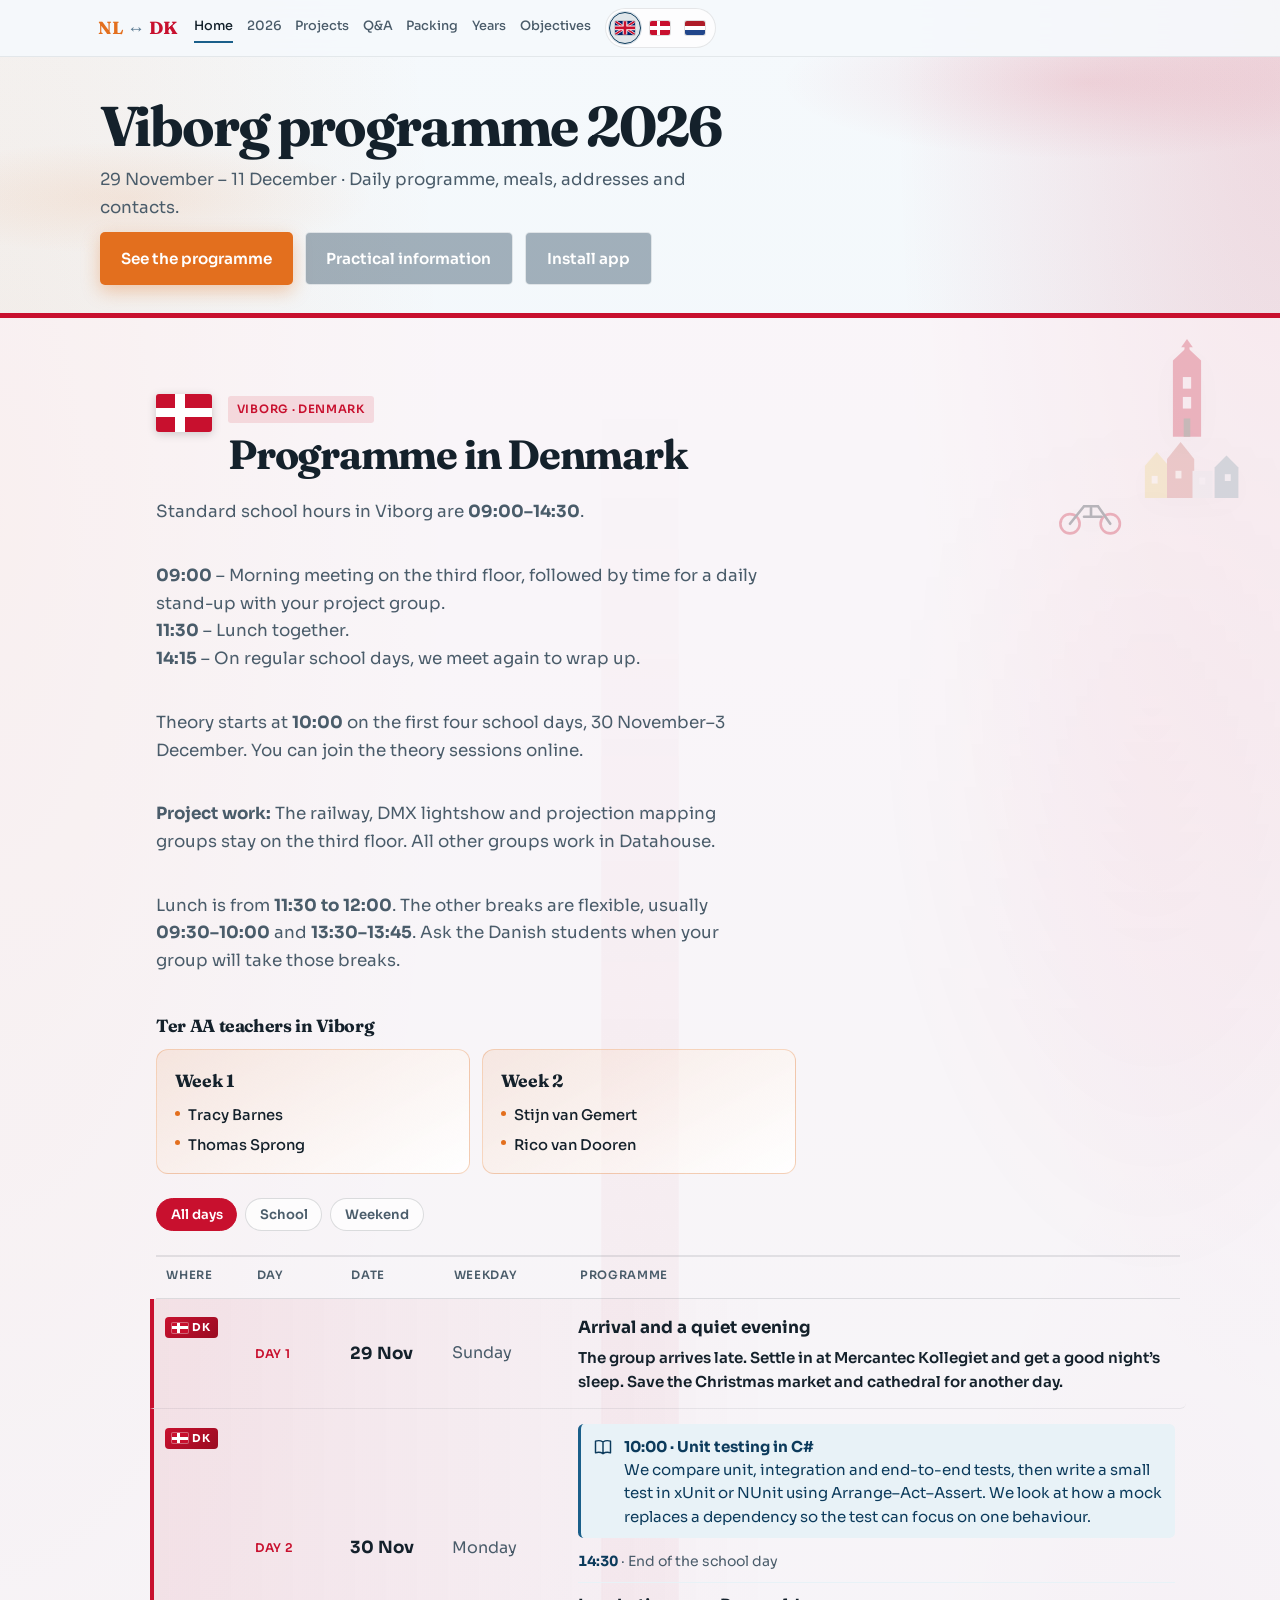
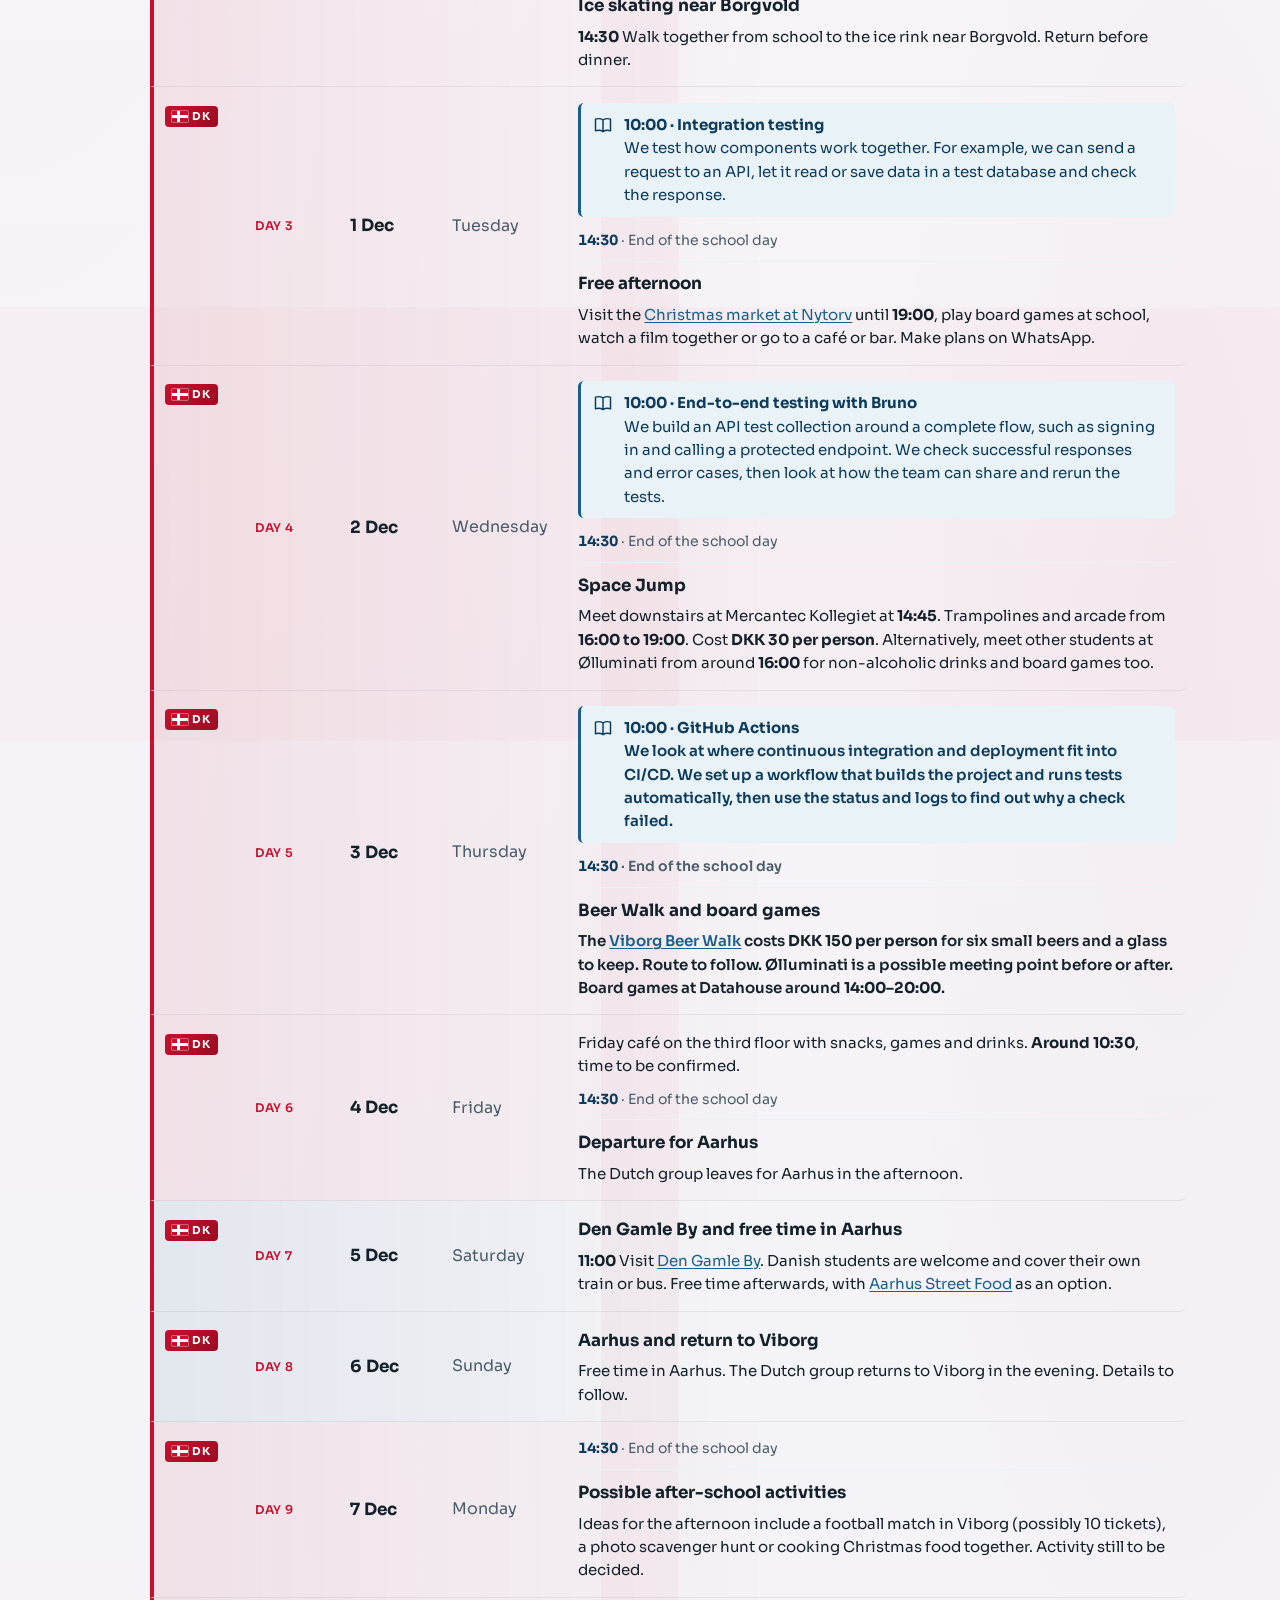
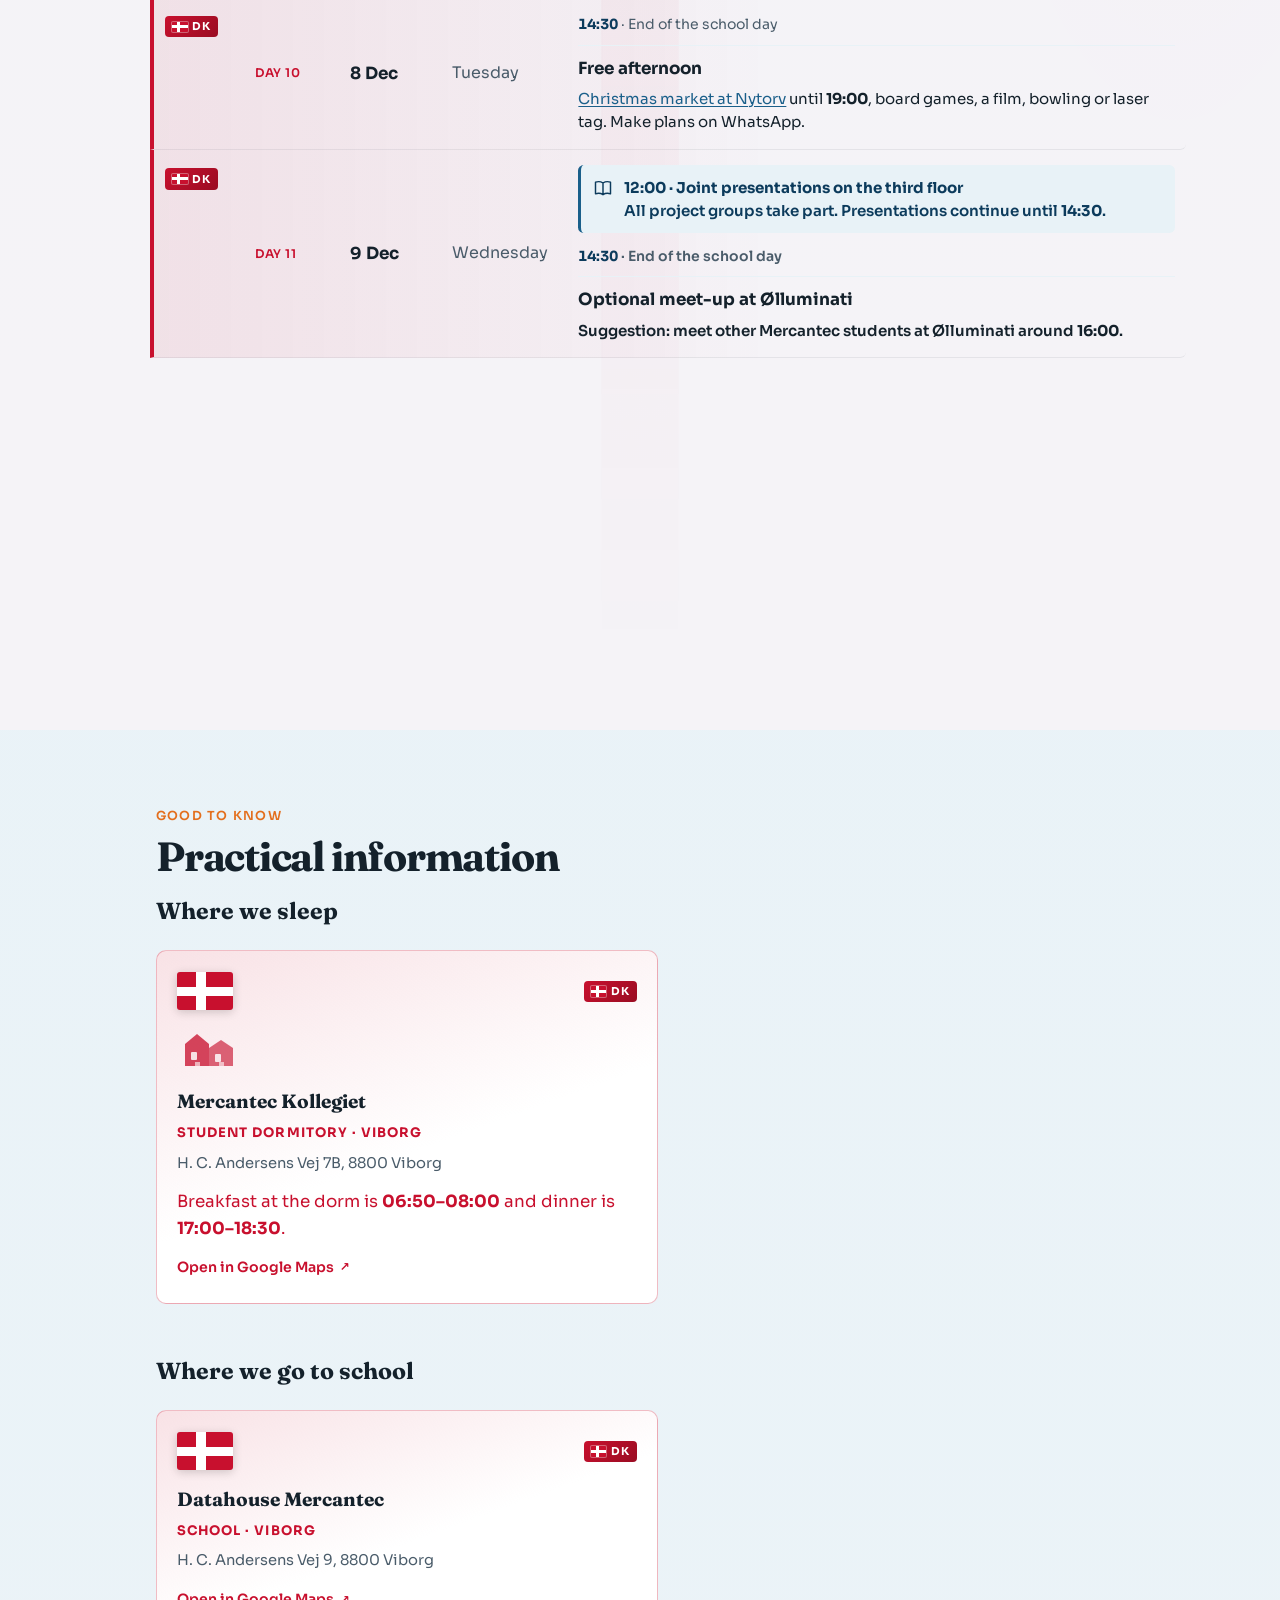
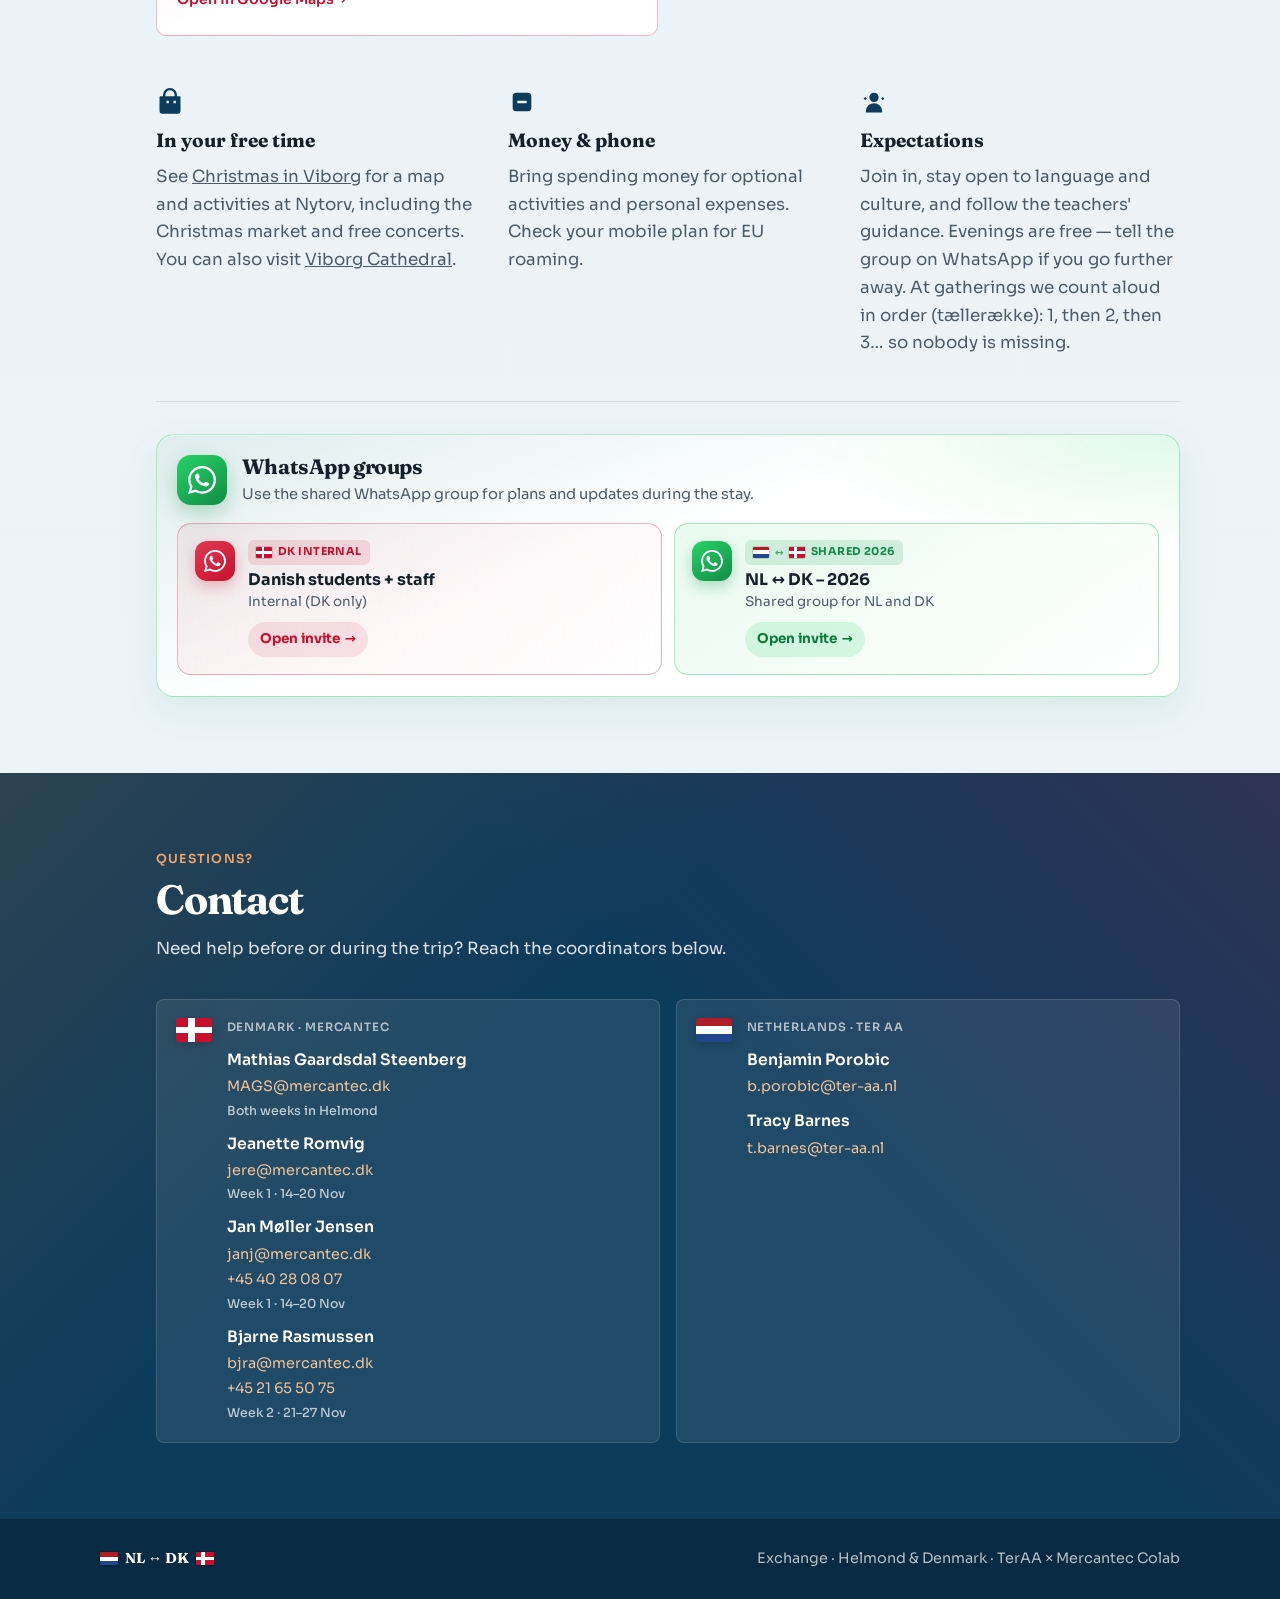
==== index.html @ 576842d3 "Fremhæv undervisningen og flyt fælles fremlæggelser til uge 2" ====
<!DOCTYPE html>
<html lang="en">
<head>
  <meta charset="UTF-8" />
  <meta name="viewport" content="width=device-width, initial-scale=1" />
  <title data-i18n="viborg.title">Viborg programme 2026</title>
  <meta name="description" data-i18n-attr="content:viborg.lead" content="29 November – 11 December · Daily programme, meals, addresses and contacts." />
  <link rel="icon" href="favicon.png" type="image/png" />
  <link rel="icon" href="favicon-32.png" type="image/png" sizes="32x32" />
  <link rel="apple-touch-icon" href="apple-touch-icon.png" />
  <link rel="manifest" href="/manifest.webmanifest" />
  <meta name="theme-color" content="#0c3b5c" />
  <link rel="preconnect" href="https://fonts.googleapis.com" />
  <link rel="preconnect" href="https://fonts.gstatic.com" crossorigin />
  <link href="https://fonts.googleapis.com/css2?family=Fraunces:opsz,wght@9..144,500;9..144,700&family=Sora:wght@400;500;600;700&display=swap" rel="stylesheet" />
  <link rel="stylesheet" href="styles.css?v=20261128c" />
</head>
<body>
  <a class="skip-link" href="#content" data-i18n="shared.skipLink">Skip to content</a>

  <svg width="0" height="0" hidden aria-hidden="true">
    <symbol id="viborg-icon-lesson" viewBox="0 0 24 24">
      <path d="M12 6C9 4 6 4 3 5v14c3-1 6-1 9 1 3-2 6-2 9-1V5c-3-1-6-1-9 1Zm0 0v14" fill="none" stroke="currentColor" stroke-width="1.75" stroke-linecap="round" stroke-linejoin="round"/>
    </symbol>
  </svg>

  <header class="site-header">
    <div class="header-inner">
      <a class="logo" href="#top" data-i18n-attr="aria-label:shared.logo.ariaHome" aria-label="NL DK exchange — home">
        <span class="flag-mark flag-mark-nl" aria-hidden="true"><span></span><span></span><span></span></span>
        <span class="logo-nl">NL</span>
        <span class="logo-arrow" aria-hidden="true">↔</span>
        <span class="logo-dk">DK</span>
        <span class="flag-mark flag-mark-dk" aria-hidden="true"><i></i><i></i></span>
      </a>
      <div class="lang-switch" role="group" aria-label="Language">
        <button type="button" data-set-lang="en" lang="en" title="English" aria-label="English">
          <span class="flag-mark flag-mark-gb" aria-hidden="true"><svg viewBox="0 0 60 40" xmlns="http://www.w3.org/2000/svg"><rect width="60" height="40" fill="#012169"/><path d="M0 0 L60 40 M60 0 L0 40" stroke="#fff" stroke-width="8"/><path d="M0 0 L60 40 M60 0 L0 40" stroke="#C8102E" stroke-width="5"/><path d="M30 0 V40 M0 20 H60" stroke="#fff" stroke-width="14"/><path d="M30 0 V40 M0 20 H60" stroke="#C8102E" stroke-width="8"/></svg></span>
        </button>
        <button type="button" data-set-lang="da" lang="da" title="Dansk" aria-label="Dansk">
          <span class="flag-mark flag-mark-dk" aria-hidden="true"><i></i><i></i></span>
        </button>
        <button type="button" data-set-lang="nl" lang="nl" title="Nederlands" aria-label="Nederlands">
          <span class="flag-mark flag-mark-nl" aria-hidden="true"><span></span><span></span><span></span></span>
        </button>
      </div>
      <nav class="nav" id="main-nav" data-i18n-attr="aria-label:shared.nav.ariaMain" aria-label="Main">
        <a href="index.html" class="is-active" aria-current="page" data-i18n="shared.nav.home">Home</a>
        <a href="2026.html" data-i18n="shared.nav.2026">2026</a>
        <a href="projekter-2026.html" data-i18n="shared.nav.projects">Projects</a>
        <a href="qa.html" data-i18n="shared.nav.qa">Q&amp;A</a>
        <a href="pakkeliste.html" data-i18n="shared.nav.packing">Packing</a>
        <a href="previous-years.html" data-i18n="shared.nav.years">Years</a>
        <a href="learning-objectives.html" data-i18n="shared.nav.objectives">Objectives</a>
      </nav>
      <button class="menu-toggle" type="button" aria-expanded="false" aria-controls="main-nav" data-menu-toggle>
        <span class="menu-bars" aria-hidden="true"></span>
        <span class="visually-hidden" data-i18n="shared.nav.menu">Menu</span>
      </button>
    </div>
  </header>

  <nav class="side-nav" data-i18n-attr="aria-label:shared.sideNav.onThisPage" aria-label="On this page" data-side-nav>
    <a href="#program-dk" class="side-nav-link" data-side-link>
      <span class="side-nav-icon side-nav-flag" aria-hidden="true">
        <span class="flag-mark flag-mark-dk"><i></i><i></i></span>
      </span>
      <span class="side-nav-label" data-i18n="index.sideNav.denmark">Denmark</span>
    </a>
    <a href="#practical" class="side-nav-link" data-side-link>
      <span class="side-nav-icon" aria-hidden="true">
        <svg viewBox="0 0 24 24" fill="none" stroke="currentColor" stroke-width="2" stroke-linecap="round" stroke-linejoin="round"><path d="M12 3l8 4v6c0 5-3.5 8-8 9-4.5-1-8-4-8-9V7l8-4z"/><path d="M9 12l2 2 4-4"/></svg>
      </span>
      <span class="side-nav-label" data-i18n="index.sideNav.practical">Practical</span>
    </a>
    <a href="#contact" class="side-nav-link" data-side-link>
      <span class="side-nav-icon" aria-hidden="true">
        <svg viewBox="0 0 24 24" fill="none" stroke="currentColor" stroke-width="2" stroke-linecap="round" stroke-linejoin="round"><rect x="3" y="5" width="18" height="14" rx="2"/><path d="M3 7l9 7 9-7"/></svg>
      </span>
      <span class="side-nav-label" data-i18n="index.sideNav.contact">Contact</span>
    </a>
  </nav>

  <main id="top">
    <div id="content">
      <header class="y26-hero viborg-hero" aria-labelledby="hero-title">
        <div class="y26-hero-bg" aria-hidden="true"></div>
        <div class="section-inner y26-hero-inner">
          <h1 id="hero-title" data-i18n="viborg.title">Viborg programme 2026</h1>
          <p class="section-lead" data-i18n="viborg.lead">29 November – 11 December · Daily programme, meals, addresses and contacts.</p>
          <div class="hero-cta">
            <a class="btn btn-primary" href="#program-dk" data-i18n="index.hero.cta.programme">See the programme</a>
            <a class="btn btn-ghost" href="#practical" data-i18n="viborg.cta.practical">Practical information</a>
            <button class="btn btn-ghost" type="button" data-pwa-install data-i18n="pwa.install" aria-expanded="false" aria-controls="pwa-instructions" hidden>Install app</button>
          </div>
          <p class="pwa-note" id="pwa-instructions" data-pwa-instructions data-i18n="pwa.instructions" hidden>On iPhone, open the Share menu and choose Add to Home Screen, then Open as Web App. In Chrome or Edge, use Install app in the browser menu.</p>
          <p class="pwa-note" role="status" data-pwa-ready data-i18n="viborg.offline" hidden>The programme is ready offline.</p>
        </div>
      </header>

      <section class="section program-section program-dk" id="program-dk" aria-labelledby="dk-title">
        <div class="section-pattern pattern-dk" aria-hidden="true"></div>
        <div class="program-landmarks program-landmarks-dk" aria-hidden="true">
          <svg class="landmark landmark-tower" viewBox="0 0 70 120" width="58" height="100">
            <path fill="#c8102e" d="M18 120V28l17-16 17 16v92H18z"/>
            <rect x="32" y="8" width="6" height="14" fill="#c8102e"/>
            <polygon points="35,2 28,12 42,12" fill="#c8102e"/>
            <rect x="30" y="48" width="10" height="14" fill="#f7e8ea"/>
            <rect x="30" y="72" width="10" height="14" fill="#f7e8ea"/>
            <rect x="31" y="98" width="8" height="22" fill="#3d2818"/>
          </svg>
          <svg class="landmark landmark-houses-dk" viewBox="0 0 140 80" width="120" height="68">
            <path fill="#e8c84a" d="M4 80V42l14-16 14 16v38H4z"/>
            <path fill="#b83a2e" d="M30 80V34l16-20 16 20v46H30z"/>
            <path fill="#d8e0e6" d="M60 80V48h24v32H60z"/>
            <path fill="#4a7a8a" d="M86 80V44l14-14 14 14v36H86z"/>
            <rect x="12" y="54" width="7" height="9" fill="#fff8e0"/>
            <rect x="40" y="48" width="7" height="9" fill="#f5e6d3"/>
            <rect x="68" y="56" width="7" height="8" fill="#eef4f8"/>
            <rect x="98" y="52" width="7" height="8" fill="#e0eef2"/>
          </svg>
          <svg class="landmark landmark-bike" viewBox="0 0 80 48" width="70" height="42">
            <circle cx="16" cy="34" r="11" fill="none" stroke="#c8102e" stroke-width="3"/>
            <circle cx="62" cy="34" r="11" fill="none" stroke="#c8102e" stroke-width="3"/>
            <path d="M16 34 L32 14 H48 L62 34 M40 14 V26 M32 26 H52" fill="none" stroke="#14212b" stroke-width="3" stroke-linecap="round"/>
          </svg>
        </div>
        <div class="section-inner">
          <div class="program-header">
            <div class="program-title-row">
              <div class="flag flag-dk flag-md" aria-hidden="true"><span class="dk-cross-h"></span><span class="dk-cross-v"></span></div>
              <div>
                <span class="country-tag tag-dk" data-i18n="index.program.dk.countryTag">Viborg · Denmark</span>
                <h2 id="dk-title" data-i18n="index.program.dk.title">Programme in Denmark</h2>
              </div>
            </div>
            <p class="section-lead" data-i18n-html="viborg.school">Standard school hours in Viborg are <strong>09:00–14:30</strong>.</p>
            <p class="section-lead" data-i18n-html="projects.room.routine"><strong>09:00</strong> – Morning meeting on the third floor, followed by time for a daily stand-up with your project group.<br><strong>11:30</strong> – Lunch together.<br><strong>14:15</strong> – On regular school days, we meet again to wrap up.</p>
            <p class="section-lead" data-i18n-html="viborg.theory.online">Theory starts at <strong>10:00</strong> on the first four school days, 30 November–3 December. You can join the theory sessions online.</p>
            <p class="section-lead" data-i18n-html="shared.dk.projectRooms"><strong>Project work:</strong> The railway, DMX lightshow and projection mapping groups stay on the third floor. All other groups work in Datahouse.</p>
            <p class="section-lead" data-i18n-html="shared.dk.schoolBreaks">Lunch is from <strong>11:30 to 12:00</strong>. The other breaks are flexible, usually <strong>09:30–10:00</strong> and <strong>13:30–13:45</strong>. Ask the Danish students when your group will take those breaks.</p>
          </div>

          <h3 class="staff-week-title" id="dk-teachers-title" data-i18n="index.program.dk.staff.title">Ter AA teachers in Viborg</h3>
          <div class="staff-weeks" role="group" aria-labelledby="dk-teachers-title">
            <div class="staff-week">
              <h4 class="staff-week-title" data-i18n="index.program.dk.staff.week1">Week 1</h4>
              <ul class="staff-week-list">
                <li>Tracy Barnes</li>
                <li>Thomas Sprong</li>
              </ul>
            </div>
            <div class="staff-week">
              <h4 class="staff-week-title" data-i18n="index.program.dk.staff.week2">Week 2</h4>
              <ul class="staff-week-list">
                <li>Stijn van Gemert</li>
                <li>Rico van Dooren</li>
              </ul>
            </div>
          </div>

          <div class="filter-chips" role="group" data-i18n-attr="aria-label:shared.schedule.filter.aria" aria-label="Highlight days" data-filter-group="dk">
            <button type="button" class="chip is-active" data-filter="all" data-i18n="shared.schedule.chip.all">All days</button>
            <button type="button" class="chip" data-filter="school" data-i18n="shared.schedule.chip.school">School</button>
            <button type="button" class="chip" data-filter="weekend" data-i18n="shared.schedule.chip.weekend">Weekend</button>
          </div>

          <div class="schedule" role="table" data-i18n-attr="aria-label:index.program.dk.schedule.aria" aria-label="Denmark programme" data-schedule="dk">
            <div class="schedule-head" role="row">
              <span role="columnheader" data-i18n="shared.schedule.col.where">Where</span>
              <span role="columnheader" data-i18n="shared.schedule.col.day">Day</span>
              <span role="columnheader" data-i18n="shared.schedule.col.date">Date</span>
              <span role="columnheader" data-i18n="shared.schedule.col.weekday">Weekday</span>
              <span role="columnheader" data-i18n="shared.schedule.col.programme">Programme</span>
            </div>

            <div class="schedule-row is-dk is-arrive" role="row" data-type="weekend">
              <span class="sch-place" role="cell"><span class="place-badge place-dk"><span class="flag-mark flag-mark-dk" aria-hidden="true"><i></i><i></i></span>DK</span></span>
              <span class="sch-day" role="cell" data-i18n="shared.schedule.day.n" data-i18n-n="1">Day 1</span>
              <span class="sch-date" role="cell"><time datetime="2026-11-29">29 Nov</time></span>
              <span class="sch-weekday" role="cell" data-i18n="shared.weekday.sunday">Sunday</span>
              <div class="sch-what" role="cell">
                <strong data-i18n="viborg.day1.title">Arrival and a quiet evening</strong>
                <p class="viborg-day-detail" data-i18n-html="viborg.day1.body">The group arrives late. Settle in at Mercantec Kollegiet and get a good night’s sleep. Save the Christmas market and cathedral for another day.</p>
              </div>
            </div>
            <div class="schedule-row is-dk" role="row" data-type="school">
              <span class="sch-place" role="cell"><span class="place-badge place-dk"><span class="flag-mark flag-mark-dk" aria-hidden="true"><i></i><i></i></span>DK</span></span>
              <span class="sch-day" role="cell" data-i18n="shared.schedule.day.n" data-i18n-n="2">Day 2</span>
              <span class="sch-date" role="cell"><time datetime="2026-11-30">30 Nov</time></span>
              <span class="sch-weekday" role="cell" data-i18n="shared.weekday.monday">Monday</span>
              <div class="sch-what" role="cell">
                <div class="viborg-lesson">
                  <svg class="viborg-lesson-icon" width="20" height="20" aria-hidden="true"><use href="#viborg-icon-lesson"/></svg>
                  <p data-i18n-html="viborg.day2.theory"><strong>10:00 · Unit testing in C#</strong><br>We compare unit, integration and end-to-end tests, then write a small test in xUnit or NUnit using Arrange–Act–Assert. We look at how a mock replaces a dependency so the test can focus on one behaviour.</p>
                </div>
                <p class="viborg-school-end" data-i18n-html="viborg.school.end"><strong>14:30</strong> · End of the school day</p>
                <strong data-i18n="viborg.day2.title">Ice skating near Borgvold</strong>
                <p class="viborg-day-detail" data-i18n-html="viborg.day2.body"><strong>14:30</strong> Walk together from school to the ice rink near Borgvold. Return before dinner.</p>
              </div>
            </div>
            <div class="schedule-row is-dk" role="row" data-type="school">
              <span class="sch-place" role="cell"><span class="place-badge place-dk"><span class="flag-mark flag-mark-dk" aria-hidden="true"><i></i><i></i></span>DK</span></span>
              <span class="sch-day" role="cell" data-i18n="shared.schedule.day.n" data-i18n-n="3">Day 3</span>
              <span class="sch-date" role="cell"><time datetime="2026-12-01">1 Dec</time></span>
              <span class="sch-weekday" role="cell" data-i18n="shared.weekday.tuesday">Tuesday</span>
              <div class="sch-what" role="cell">
                <div class="viborg-lesson">
                  <svg class="viborg-lesson-icon" width="20" height="20" aria-hidden="true"><use href="#viborg-icon-lesson"/></svg>
                  <p data-i18n-html="viborg.day3.theory"><strong>10:00 · Integration testing</strong><br>We test how components work together. For example, we can send a request to an API, let it read or save data in a test database and check the response.</p>
                </div>
                <p class="viborg-school-end" data-i18n-html="viborg.school.end"><strong>14:30</strong> · End of the school day</p>
                <strong data-i18n="viborg.day3.title">Free afternoon</strong>
                <p class="viborg-day-detail" data-i18n-html="viborg.day3.body">Visit the <a href="https://vierviborg.dk/da/jul-i-viborg">Christmas market at Nytorv</a> until <strong>19:00</strong>, play board games at school, watch a film together or go to a café or bar. Make plans on WhatsApp.</p>
              </div>
            </div>
            <div class="schedule-row is-dk" role="row" data-type="school">
              <span class="sch-place" role="cell"><span class="place-badge place-dk"><span class="flag-mark flag-mark-dk" aria-hidden="true"><i></i><i></i></span>DK</span></span>
              <span class="sch-day" role="cell" data-i18n="shared.schedule.day.n" data-i18n-n="4">Day 4</span>
              <span class="sch-date" role="cell"><time datetime="2026-12-02">2 Dec</time></span>
              <span class="sch-weekday" role="cell" data-i18n="shared.weekday.wednesday">Wednesday</span>
              <div class="sch-what" role="cell">
                <div class="viborg-lesson">
                  <svg class="viborg-lesson-icon" width="20" height="20" aria-hidden="true"><use href="#viborg-icon-lesson"/></svg>
                  <p data-i18n-html="viborg.day4.theory"><strong>10:00 · End-to-end testing with Bruno</strong><br>We build an API test collection around a complete flow, such as signing in and calling a protected endpoint. We check successful responses and error cases, then look at how the team can share and rerun the tests.</p>
                </div>
                <p class="viborg-school-end" data-i18n-html="viborg.school.end"><strong>14:30</strong> · End of the school day</p>
                <strong data-i18n="viborg.day4.title">Space Jump</strong>
                <p class="viborg-day-detail" data-i18n-html="viborg.day4.body">Meet downstairs at Mercantec Kollegiet at <strong>14:45</strong>. Trampolines and arcade from <strong>16:00 to 19:00</strong>. Cost <strong>DKK 30 per person</strong>. Alternatively, meet other students at Ølluminati from around <strong>16:00</strong> for non-alcoholic drinks and board games too.</p>
              </div>
            </div>
            <div class="schedule-row is-dk is-highlight" role="row" data-type="school">
              <span class="sch-place" role="cell"><span class="place-badge place-dk"><span class="flag-mark flag-mark-dk" aria-hidden="true"><i></i><i></i></span>DK</span></span>
              <span class="sch-day" role="cell" data-i18n="shared.schedule.day.n" data-i18n-n="5">Day 5</span>
              <span class="sch-date" role="cell"><time datetime="2026-12-03">3 Dec</time></span>
              <span class="sch-weekday" role="cell" data-i18n="shared.weekday.thursday">Thursday</span>
              <div class="sch-what" role="cell">
                <div class="viborg-lesson">
                  <svg class="viborg-lesson-icon" width="20" height="20" aria-hidden="true"><use href="#viborg-icon-lesson"/></svg>
                  <p data-i18n-html="viborg.day5.theory"><strong>10:00 · GitHub Actions</strong><br>We look at where continuous integration and deployment fit into CI/CD. We set up a workflow that builds the project and runs tests automatically, then use the status and logs to find out why a check failed.</p>
                </div>
                <p class="viborg-school-end" data-i18n-html="viborg.school.end"><strong>14:30</strong> · End of the school day</p>
                <strong data-i18n="viborg.day5.title">Beer Walk and board games</strong>
                <p class="viborg-day-detail" data-i18n-html="viborg.day5.body">The <a href="https://vierviborg.dk/en/attractions/viborg-beer-walk">Viborg Beer Walk</a> costs <strong>DKK 150 per person</strong> for six small beers and a glass to keep. Route to follow. Ølluminati is a possible meeting point before or after. Board games at Datahouse around <strong>14:00–20:00</strong>.</p>
              </div>
            </div>
            <div class="schedule-row is-dk" role="row" data-type="school">
              <span class="sch-place" role="cell"><span class="place-badge place-dk"><span class="flag-mark flag-mark-dk" aria-hidden="true"><i></i><i></i></span>DK</span></span>
              <span class="sch-day" role="cell" data-i18n="shared.schedule.day.n" data-i18n-n="6">Day 6</span>
              <span class="sch-date" role="cell"><time datetime="2026-12-04">4 Dec</time></span>
              <span class="sch-weekday" role="cell" data-i18n="shared.weekday.friday">Friday</span>
              <div class="sch-what" role="cell">
                <p class="viborg-day-detail viborg-daytime-note" data-i18n-html="viborg.day6.cafe">Friday café on the third floor with snacks, games and drinks. <strong>Around 10:30</strong>, time to be confirmed.</p>
                <p class="viborg-school-end" data-i18n-html="viborg.school.end"><strong>14:30</strong> · End of the school day</p>
                <strong data-i18n="viborg.day6.title">Departure for Aarhus</strong>
                <p class="viborg-day-detail" data-i18n-html="viborg.day6.body">The Dutch group leaves for Aarhus in the afternoon.</p>
              </div>
            </div>
            <div class="schedule-row is-dk is-weekend" role="row" data-type="weekend">
              <span class="sch-place" role="cell"><span class="place-badge place-dk"><span class="flag-mark flag-mark-dk" aria-hidden="true"><i></i><i></i></span>DK</span></span>
              <span class="sch-day" role="cell" data-i18n="shared.schedule.day.n" data-i18n-n="7">Day 7</span>
              <span class="sch-date" role="cell"><time datetime="2026-12-05">5 Dec</time></span>
              <span class="sch-weekday" role="cell" data-i18n="shared.weekday.saturday">Saturday</span>
              <div class="sch-what" role="cell">
                <strong data-i18n="viborg.day7.title">Den Gamle By and free time in Aarhus</strong>
                <p class="viborg-day-detail" data-i18n-html="viborg.day7.body"><strong>11:00</strong> Visit <a href="https://www.visitaarhus.com/areas-and-cities/aarhus/culture/the-historical-town-aarhus">Den Gamle By</a>. Danish students are welcome and cover their own train or bus. Free time afterwards, with <a href="https://www.aarhusstreetfood.com/">Aarhus Street Food</a> as an option.</p>
              </div>
            </div>
            <div class="schedule-row is-dk is-weekend" role="row" data-type="weekend">
              <span class="sch-place" role="cell"><span class="place-badge place-dk"><span class="flag-mark flag-mark-dk" aria-hidden="true"><i></i><i></i></span>DK</span></span>
              <span class="sch-day" role="cell" data-i18n="shared.schedule.day.n" data-i18n-n="8">Day 8</span>
              <span class="sch-date" role="cell"><time datetime="2026-12-06">6 Dec</time></span>
              <span class="sch-weekday" role="cell" data-i18n="shared.weekday.sunday">Sunday</span>
              <div class="sch-what" role="cell">
                <strong data-i18n="viborg.day8.title">Aarhus and return to Viborg</strong>
                <p class="viborg-day-detail" data-i18n-html="viborg.day8.body">Free time in Aarhus. The Dutch group returns to Viborg in the evening. Details to follow.</p>
              </div>
            </div>
            <div class="schedule-row is-dk" role="row" data-type="school">
              <span class="sch-place" role="cell"><span class="place-badge place-dk"><span class="flag-mark flag-mark-dk" aria-hidden="true"><i></i><i></i></span>DK</span></span>
              <span class="sch-day" role="cell" data-i18n="shared.schedule.day.n" data-i18n-n="9">Day 9</span>
              <span class="sch-date" role="cell"><time datetime="2026-12-07">7 Dec</time></span>
              <span class="sch-weekday" role="cell" data-i18n="shared.weekday.monday">Monday</span>
              <div class="sch-what" role="cell">
                <p class="viborg-school-end" data-i18n-html="viborg.school.end"><strong>14:30</strong> · End of the school day</p>
                <strong data-i18n="viborg.day9.title">Possible after-school activities</strong>
                <p class="viborg-day-detail" data-i18n-html="viborg.day9.body">Ideas for the afternoon include a football match in Viborg (possibly 10 tickets), a photo scavenger hunt or cooking Christmas food together. Activity still to be decided.</p>
              </div>
            </div>
            <div class="schedule-row is-dk" role="row" data-type="school">
              <span class="sch-place" role="cell"><span class="place-badge place-dk"><span class="flag-mark flag-mark-dk" aria-hidden="true"><i></i><i></i></span>DK</span></span>
              <span class="sch-day" role="cell" data-i18n="shared.schedule.day.n" data-i18n-n="10">Day 10</span>
              <span class="sch-date" role="cell"><time datetime="2026-12-08">8 Dec</time></span>
              <span class="sch-weekday" role="cell" data-i18n="shared.weekday.tuesday">Tuesday</span>
              <div class="sch-what" role="cell">
                <p class="viborg-school-end" data-i18n-html="viborg.school.end"><strong>14:30</strong> · End of the school day</p>
                <strong data-i18n="viborg.day10.title">Free afternoon</strong>
                <p class="viborg-day-detail" data-i18n-html="viborg.day10.body"><a href="https://vierviborg.dk/da/jul-i-viborg">Christmas market at Nytorv</a> until <strong>19:00</strong>, board games, a film, bowling or laser tag. Make plans on WhatsApp.</p>
              </div>
            </div>
            <div class="schedule-row is-dk is-highlight" role="row" data-type="school">
              <span class="sch-place" role="cell"><span class="place-badge place-dk"><span class="flag-mark flag-mark-dk" aria-hidden="true"><i></i><i></i></span>DK</span></span>
              <span class="sch-day" role="cell" data-i18n="shared.schedule.day.n" data-i18n-n="11">Day 11</span>
              <span class="sch-date" role="cell"><time datetime="2026-12-09">9 Dec</time></span>
              <span class="sch-weekday" role="cell" data-i18n="shared.weekday.wednesday">Wednesday</span>
              <div class="sch-what" role="cell">
                <div class="viborg-lesson">
                  <svg class="viborg-lesson-icon" width="20" height="20" aria-hidden="true"><use href="#viborg-icon-lesson"/></svg>
                  <p data-i18n-html="viborg.day11.presentations"><strong>12:00 · Joint presentations on the third floor</strong><br>All project groups take part. Presentations continue until <strong>14:30</strong>.</p>
                </div>
                <p class="viborg-school-end" data-i18n-html="viborg.school.end"><strong>14:30</strong> · End of the school day</p>
                <strong data-i18n="viborg.day11.title">Optional meet-up at Ølluminati</strong>
                <p class="viborg-day-detail" data-i18n-html="viborg.day11.body">Suggestion: meet other Mercantec students at Ølluminati around <strong>16:00</strong>.</p>
              </div>
            </div>
            <div class="schedule-row is-dk is-highlight" role="row" data-type="school">
              <span class="sch-place" role="cell"><span class="place-badge place-dk"><span class="flag-mark flag-mark-dk" aria-hidden="true"><i></i><i></i></span>DK</span></span>
              <span class="sch-day" role="cell" data-i18n="shared.schedule.day.n" data-i18n-n="12">Day 12</span>
              <span class="sch-date" role="cell"><time datetime="2026-12-10">10 Dec</time></span>
              <span class="sch-weekday" role="cell" data-i18n="shared.weekday.thursday">Thursday</span>
              <div class="sch-what" role="cell">
                <div class="viborg-lesson">
                  <svg class="viborg-lesson-icon" width="20" height="20" aria-hidden="true"><use href="#viborg-icon-lesson"/></svg>
                  <p data-i18n-html="viborg.day12.school"><strong>Project presentations during the school day</strong><br>See the <a href="projekter-2026.html">project groups</a>.</p>
                </div>
                <p class="viborg-school-end" data-i18n-html="viborg.school.end"><strong>14:30</strong> · End of the school day</p>
                <strong data-i18n="viborg.day12.title">Jam Night</strong>
                <p class="viborg-day-detail" data-i18n-html="viborg.day12.body"><a href="https://paletten.dk/event/jam-night-26-vol-6/">Jam Night at Paletten</a> starts at <strong>19:00</strong>.</p>
              </div>
            </div>
            <div class="schedule-row is-dk" role="row" data-type="departure">
              <span class="sch-place" role="cell"><span class="place-badge place-dk"><span class="flag-mark flag-mark-dk" aria-hidden="true"><i></i><i></i></span>DK</span></span>
              <span class="sch-day" role="cell" data-i18n="shared.schedule.day.n" data-i18n-n="13">Day 13</span>
              <span class="sch-date" role="cell"><time datetime="2026-12-11">11 Dec</time></span>
              <span class="sch-weekday" role="cell" data-i18n="shared.weekday.friday">Friday</span>
              <div class="sch-what" role="cell">
                <strong data-i18n="viborg.day13.title">Farewell in Viborg</strong>
                <p class="viborg-day-detail" data-i18n-html="viborg.day13.body">The Dutch group heads home. See the <a href="2026.html#transport">travel overview</a> for journey details.</p>
              </div>
            </div>
          </div>
        </div>
      </section>

      <section class="section practical-section" id="practical" aria-labelledby="practical-title">
        <div class="section-inner">
          <p class="eyebrow" data-i18n="index.practical.eyebrow">Good to know</p>
          <h2 id="practical-title" data-i18n="index.practical.title">Practical information</h2>

          <div class="stay-block" aria-labelledby="stay-title">
            <div class="stay-intro">
              <h3 id="stay-title" data-i18n="index.practical.sleep.title">Where we sleep</h3>
            </div>
            <div class="stay-grid">
              <article class="stay-card stay-dk">
                <div class="stay-flag">
                  <div class="flag flag-dk flag-md" aria-hidden="true"><span class="dk-cross-h"></span><span class="dk-cross-v"></span></div>
                  <span class="place-badge place-dk">
                    <span class="flag-mark flag-mark-dk" aria-hidden="true"><i></i><i></i></span>
                    DK
                  </span>
                </div>
                <div class="stay-icon" aria-hidden="true">
                  <svg viewBox="0 0 64 48" width="64" height="48">
                    <path d="M8 40V18l12-10 12 10v22H8z" fill="currentColor" opacity="0.9"/>
                    <path d="M32 40V22l12-8 12 8v18H32z" fill="currentColor" opacity="0.75"/>
                    <rect x="14" y="26" width="6" height="8" rx="1" fill="#fff" opacity="0.85"/>
                    <rect x="38" y="28" width="6" height="8" rx="1" fill="#fff" opacity="0.85"/>
                    <rect x="18" y="36" width="5" height="4" fill="#fff" opacity="0.6"/>
                    <rect x="42" y="36" width="5" height="4" fill="#fff" opacity="0.6"/>
                  </svg>
                </div>
                <h4>Mercantec Kollegiet</h4>
                <p class="stay-type" data-i18n="shared.stayType.dorm">Student dormitory · Viborg</p>
                <p class="stay-address">H. C. Andersens Vej 7B, 8800 Viborg</p>
                <p class="stay-meals" data-i18n-html="viborg.meals">Breakfast at the dorm is <strong>06:50–08:00</strong> and dinner is <strong>17:00–18:30</strong>.</p>
                <a class="map-link" href="https://maps.app.goo.gl/rQypDLh8qF4tXtZXA" target="_blank" rel="noopener noreferrer" data-i18n="shared.map.openGoogleMaps">Open in Google Maps</a>
              </article>
            </div>
          </div>

          <div class="stay-block schools-block" aria-labelledby="schools-title">
            <div class="stay-intro">
              <h3 id="schools-title" data-i18n="index.practical.schools.title">Where we go to school</h3>
            </div>
            <div class="stay-grid">
              <article class="stay-card stay-dk stay-school">
                <div class="stay-flag">
                  <div class="flag flag-dk flag-md" aria-hidden="true"><span class="dk-cross-h"></span><span class="dk-cross-v"></span></div>
                  <span class="place-badge place-dk">
                    <span class="flag-mark flag-mark-dk" aria-hidden="true"><i></i><i></i></span>
                    DK
                  </span>
                </div>
                <h4>Datahouse Mercantec</h4>
                <p class="stay-type" data-i18n="shared.stayType.schoolDk">School · Viborg</p>
                <p class="stay-address">H. C. Andersens Vej 9, 8800 Viborg</p>
                <a class="map-link" href="https://maps.app.goo.gl/RLo7yGLakAiXaxRr7" target="_blank" rel="noopener noreferrer" data-i18n="shared.map.openGoogleMaps">Open in Google Maps</a>
              </article>
            </div>
          </div>

          <div class="practical-grid">
            <div class="practical-item">
              <span class="practical-icon" aria-hidden="true">
                <svg viewBox="0 0 24 24" width="28" height="28"><path fill="currentColor" d="M6 7V6a6 6 0 0112 0v1h2a1 1 0 011 1v12a2 2 0 01-2 2H5a2 2 0 01-2-2V8a1 1 0 011-1h2zm2 0h8V6a4 4 0 00-8 0v1zm1 4v2h2v-2H9zm6 0v2h2v-2h-2z"/></svg>
              </span>
              <h3 data-i18n="viborg.spare.title">In your free time</h3>
              <p data-i18n-html="viborg.spare.body">See <a href="https://vierviborg.dk/da/jul-i-viborg">Christmas in Viborg</a> for a map and activities at Nytorv, including the Christmas market and free concerts. You can also visit <a href="https://www.viborgdomkirke.dk/">Viborg Cathedral</a>.</p>
            </div>
            <div class="practical-item">
              <span class="practical-icon" aria-hidden="true">
                <svg viewBox="0 0 24 24" width="28" height="28"><path fill="currentColor" d="M17 4H7a3 3 0 00-3 3v10a3 3 0 003 3h10a3 3 0 003-3V7a3 3 0 00-3-3zm-1 9H8v-2h8v2z"/></svg>
              </span>
              <h3 data-i18n="index.practical.money.title">Money &amp; phone</h3>
              <p data-i18n="viborg.money">Bring spending money for optional activities and personal expenses. Check your mobile plan for EU roaming.</p>
            </div>
            <div class="practical-item">
              <span class="practical-icon" aria-hidden="true">
                <svg viewBox="0 0 24 24" width="28" height="28"><path fill="currentColor" d="M12 12a4 4 0 100-8 4 4 0 000 8zm-7 8a7 7 0 0114 0v1H5v-1zm14.5-9.5l1.4-1.4-1.4-1.4-1.4 1.4 1.4 1.4zm-15 0L5.9 9.1 4.5 7.7 3.1 9.1l1.4 1.4z"/></svg>
              </span>
              <h3 data-i18n="index.practical.expectations.title">Expectations</h3>
              <p data-i18n="index.practical.expectations.body">Join in, stay open to language and culture, and follow the teachers' guidance. Evenings are free — tell the group on WhatsApp if you go further away. At gatherings we count aloud in order (tællerække): 1, then 2, then 3… so nobody is missing.</p>
            </div>
          </div>

          <div class="wa-block" aria-labelledby="wa-title">
            <div class="wa-panel">
              <div class="wa-panel-head">
                <span class="wa-panel-icon" aria-hidden="true">
                  <svg viewBox="0 0 24 24" width="28" height="28" fill="currentColor"><path d="M17.472 14.382c-.297-.149-1.758-.867-2.03-.967-.273-.099-.471-.148-.67.15-.197.297-.767.966-.94 1.164-.173.199-.347.223-.644.075-.297-.15-1.255-.463-2.39-1.475-.883-.788-1.48-1.761-1.653-2.059-.173-.297-.018-.458.13-.606.134-.133.298-.347.446-.52.149-.174.198-.298.298-.497.099-.198.05-.371-.025-.52-.075-.149-.669-1.612-.916-2.207-.242-.579-.487-.5-.669-.51-.173-.008-.371-.01-.57-.01-.198 0-.52.074-.792.372-.272.297-1.04 1.016-1.04 2.479 0 1.462 1.065 2.875 1.213 3.074.149.198 2.096 3.2 5.077 4.487.709.306 1.262.489 1.694.625.712.227 1.36.195 1.871.118.571-.085 1.758-.719 2.006-1.413.248-.694.248-1.289.173-1.413-.074-.124-.272-.198-.57-.347m-5.421 7.403h-.004a9.87 9.87 0 01-5.031-1.378l-.361-.214-3.741.982.998-3.648-.235-.374a9.86 9.86 0 01-1.51-5.26c.001-5.45 4.436-9.884 9.888-9.884 2.64 0 5.122 1.03 6.988 2.898a9.825 9.825 0 012.893 6.994c-.003 5.45-4.435 9.884-9.885 9.884m8.413-18.297A11.815 11.815 0 0012.05 0C5.495 0 .16 5.335.157 11.892c0 2.096.547 4.142 1.588 5.945L.057 24l6.305-1.654a11.882 11.882 0 005.683 1.448h.005c6.554 0 11.89-5.335 11.893-11.893a11.821 11.821 0 00-3.48-8.413z"/></svg>
                </span>
                <div>

                  <h3 class="wa-panel-title" id="wa-title" data-i18n="shared.wa.title">WhatsApp groups</h3>
                  <p class="wa-panel-lead" data-i18n="viborg.group">Use the shared WhatsApp group for plans and updates during the stay.</p>
                </div>
              </div>
              <div class="wa-groups">
                <a class="wa-card wa-dk" href="https://chat.whatsapp.com/GAnPFL2f2xc3s7g0xnEQ4P" target="_blank" rel="noopener noreferrer">
                  <span class="wa-icon" aria-hidden="true">
                    <svg viewBox="0 0 24 24" width="22" height="22" fill="currentColor"><path d="M17.472 14.382c-.297-.149-1.758-.867-2.03-.967-.273-.099-.471-.148-.67.15-.197.297-.767.966-.94 1.164-.173.199-.347.223-.644.075-.297-.15-1.255-.463-2.39-1.475-.883-.788-1.48-1.761-1.653-2.059-.173-.297-.018-.458.13-.606.134-.133.298-.347.446-.52.149-.174.198-.298.298-.497.099-.198.05-.371-.025-.52-.075-.149-.669-1.612-.916-2.207-.242-.579-.487-.5-.669-.51-.173-.008-.371-.01-.57-.01-.198 0-.52.074-.792.372-.272.297-1.04 1.016-1.04 2.479 0 1.462 1.065 2.875 1.213 3.074.149.198 2.096 3.2 5.077 4.487.709.306 1.262.489 1.694.625.712.227 1.36.195 1.871.118.571-.085 1.758-.719 2.006-1.413.248-.694.248-1.289.173-1.413-.074-.124-.272-.198-.57-.347m-5.421 7.403h-.004a9.87 9.87 0 01-5.031-1.378l-.361-.214-3.741.982.998-3.648-.235-.374a9.86 9.86 0 01-1.51-5.26c.001-5.45 4.436-9.884 9.888-9.884 2.64 0 5.122 1.03 6.988 2.898a9.825 9.825 0 012.893 6.994c-.003 5.45-4.435 9.884-9.885 9.884m8.413-18.297A11.815 11.815 0 0012.05 0C5.495 0 .16 5.335.157 11.892c0 2.096.547 4.142 1.588 5.945L.057 24l6.305-1.654a11.882 11.882 0 005.683 1.448h.005c6.554 0 11.89-5.335 11.893-11.893a11.821 11.821 0 00-3.48-8.413z"/></svg>
                  </span>
                  <span class="wa-body">
                    <span class="wa-badge">
                      <span class="flag-mark flag-mark-dk" aria-hidden="true"><i></i><i></i></span>
                      <span data-i18n="shared.wa.badge.dkInternal">DK internal</span>
                    </span>
                    <strong data-i18n="shared.wa.card.dkTitle">Danish students + staff</strong>
                    <span class="wa-desc" data-i18n="shared.wa.card.dkDesc">Internal (DK only)</span>
                  </span>
                  <span class="wa-join"><span data-i18n="shared.wa.join.openInvite">Open invite</span> <span aria-hidden="true">→</span></span>
                </a>
                <a class="wa-card wa-all" href="https://chat.whatsapp.com/BrpeAFXah7117wUYEoHNgH" target="_blank" rel="noopener noreferrer">
                  <span class="wa-icon" aria-hidden="true">
                    <svg viewBox="0 0 24 24" width="22" height="22" fill="currentColor"><path d="M17.472 14.382c-.297-.149-1.758-.867-2.03-.967-.273-.099-.471-.148-.67.15-.197.297-.767.966-.94 1.164-.173.199-.347.223-.644.075-.297-.15-1.255-.463-2.39-1.475-.883-.788-1.48-1.761-1.653-2.059-.173-.297-.018-.458.13-.606.134-.133.298-.347.446-.52.149-.174.198-.298.298-.497.099-.198.05-.371-.025-.52-.075-.149-.669-1.612-.916-2.207-.242-.579-.487-.5-.669-.51-.173-.008-.371-.01-.57-.01-.198 0-.52.074-.792.372-.272.297-1.04 1.016-1.04 2.479 0 1.462 1.065 2.875 1.213 3.074.149.198 2.096 3.2 5.077 4.487.709.306 1.262.489 1.694.625.712.227 1.36.195 1.871.118.571-.085 1.758-.719 2.006-1.413.248-.694.248-1.289.173-1.413-.074-.124-.272-.198-.57-.347m-5.421 7.403h-.004a9.87 9.87 0 01-5.031-1.378l-.361-.214-3.741.982.998-3.648-.235-.374a9.86 9.86 0 01-1.51-5.26c.001-5.45 4.436-9.884 9.888-9.884 2.64 0 5.122 1.03 6.988 2.898a9.825 9.825 0 012.893 6.994c-.003 5.45-4.435 9.884-9.885 9.884m8.413-18.297A11.815 11.815 0 0012.05 0C5.495 0 .16 5.335.157 11.892c0 2.096.547 4.142 1.588 5.945L.057 24l6.305-1.654a11.882 11.882 0 005.683 1.448h.005c6.554 0 11.89-5.335 11.893-11.893a11.821 11.821 0 00-3.48-8.413z"/></svg>
                  </span>
                  <span class="wa-body">
                    <span class="wa-badge">
                      <span class="flag-mark flag-mark-nl" aria-hidden="true"><span></span><span></span><span></span></span>
                      <span class="wa-badge-swap" aria-hidden="true">↔</span>
                      <span class="flag-mark flag-mark-dk" aria-hidden="true"><i></i><i></i></span>
                      <span data-i18n="shared.wa.badge.shared2026">Shared 2026</span>
                    </span>
                    <strong data-i18n="shared.wa.card.allTitle">NL ↔️ DK – 2026</strong>
                    <span class="wa-desc" data-i18n="shared.wa.card.allDesc">Shared group for NL and DK</span>
                  </span>
                  <span class="wa-join"><span data-i18n="shared.wa.join.openInvite">Open invite</span> <span aria-hidden="true">→</span></span>
                </a>
              </div>
            </div>
          </div>
        </div>
      </section>

      <section class="section contact-section" id="contact" aria-labelledby="contact-title">
        <div class="section-inner contact-inner">
          <p class="eyebrow" data-i18n="index.contact.eyebrow">Questions?</p>
          <h2 id="contact-title" data-i18n="index.contact.title">Contact</h2>
          <p class="section-lead" data-i18n="index.contact.lead">Need help before or during the trip? Reach the coordinators below.</p>
          <div class="contact-rows">
            <div class="contact-card">
              <div class="flag flag-dk flag-sm" aria-hidden="true"><span class="dk-cross-h"></span><span class="dk-cross-v"></span></div>
              <div class="contact-people">
                <span class="contact-label" data-i18n="shared.contact.label.dk">Denmark · Mercantec</span>
                <ul class="contact-list">
                  <li>
                    <strong>Mathias Gaardsdal Steenberg</strong>
                    <a href="mailto:MAGS@mercantec.dk">MAGS@mercantec.dk</a>
                    <span class="contact-meta" data-i18n="shared.contact.weekBothHelmond">Both weeks in Helmond</span>
                  </li>
                  <li>
                    <strong>Jeanette Romvig</strong>
                    <a href="mailto:jere@mercantec.dk">jere@mercantec.dk</a>
                    <span class="contact-meta" data-i18n="shared.contact.week1">Week 1 · 14–20 Nov</span>
                  </li>
                  <li>
                    <strong>Jan Møller Jensen</strong>
                    <a href="mailto:janj@mercantec.dk">janj@mercantec.dk</a>
                    <a href="tel:+4540280807">+45 40 28 08 07</a>
                    <span class="contact-meta" data-i18n="shared.contact.week1">Week 1 · 14–20 Nov</span>
                  </li>
                  <li>
                    <strong>Bjarne Rasmussen</strong>
                    <a href="mailto:bjra@mercantec.dk">bjra@mercantec.dk</a>
                    <a href="tel:+4521655075">+45 21 65 50 75</a>
                    <span class="contact-meta" data-i18n="shared.contact.week2">Week 2 · 21–27 Nov</span>
                  </li>
                </ul>
              </div>
            </div>
            <div class="contact-card">
              <div class="flag flag-nl flag-sm" aria-hidden="true"><span></span><span></span><span></span></div>
              <div class="contact-people">
                <span class="contact-label" data-i18n="shared.contact.label.nl">Netherlands · Ter AA</span>
                <ul class="contact-list">
                  <li>
                    <strong>Benjamin Porobic</strong>
                    <a href="mailto:b.porobic@ter-aa.nl">b.porobic@ter-aa.nl</a>
                  </li>
                  <li>
                    <strong>Tracy Barnes</strong>
                    <a href="mailto:t.barnes@ter-aa.nl">t.barnes@ter-aa.nl</a>
                  </li>
                </ul>
              </div>
            </div>
          </div>
        </div>
      </section>
    </div>
  </main>

  <footer class="site-footer">
    <div class="footer-inner">
      <p class="footer-brand">
        <span class="flag-mark flag-mark-nl" aria-hidden="true"><span></span><span></span><span></span></span>
        NL ↔ DK
        <span class="flag-mark flag-mark-dk" aria-hidden="true"><i></i><i></i></span>
      </p>
      <p data-i18n="shared.footer.line">Exchange · Helmond &amp; Denmark · TerAA × Mercantec Colab</p>
    </div>
  </footer>

  <script src="i18n.js?v=20261128c"></script>
  <script src="/pwa.js?v=20261114b" defer></script>
  <script src="script.js?v=20261128a"></script>
</body>
</html>
---- styles.css ----
:root {
  --dk-red: #c8102e;
  --nl-orange: #e36f1e;
  --nl-red: #ae1c28;
  --nl-blue: #21468b;
  --sea: #0c3b5c;
  --sea-mid: #1a5f8a;
  --foam: #e8f2f7;
  --ink: #14212b;
  --muted: #4a5c6a;
  --white: #ffffff;
  --bus: #2c3d4f;
  --header-h: 3.5rem;
  --font-display: "Fraunces", Georgia, serif;
  --font-body: "Sora", system-ui, sans-serif;
  --ease: cubic-bezier(0.22, 1, 0.36, 1);
  --max: 1120px;
}

/* Protected travel documents */
.travel-tickets-link {
  margin: 0 0 2rem;
}

.travel-tickets-link p {
  margin: 0.6rem 0 0;
  color: var(--muted);
  font-size: 0.9rem;
}

.tickets-hero {
  padding: 4rem 0 2rem;
}

.tickets-hero h1 {
  margin: 0.4rem 0 1rem;
  font-family: var(--font-display);
  font-size: clamp(2.25rem, 6vw, 4rem);
  line-height: 1.12;
}

.page-tickets [hidden],
.return-seats [hidden] {
  display: none !important;
}

.tickets-access {
  max-width: 38rem;
  margin: 0 auto;
  padding: clamp(1.25rem, 4vw, 2rem);
  background: var(--white);
  border: 1px solid rgba(20, 33, 43, 0.12);
  border-radius: 1rem;
  box-shadow: 0 14px 35px rgba(20, 33, 43, 0.06);
}

.tickets-access h2 {
  margin-top: 0;
  font-family: var(--font-display);
}

.tickets-form {
  display: grid;
  gap: 0.85rem;
  margin-top: 1.3rem;
}

.tickets-field {
  display: grid;
  gap: 0.4rem;
  font-weight: 600;
}

.tickets-field input {
  width: 100%;
  min-height: 3.25rem;
  padding: 0.75rem 0.9rem;
  color: var(--ink);
  background: var(--white);
  border: 1px solid #8799a6;
  border-radius: 0.5rem;
  font: inherit;
}

.tickets-field input:focus-visible,
.page-tickets button:focus-visible,
.page-tickets a:focus-visible {
  outline: 3px solid var(--sea-mid);
  outline-offset: 3px;
}

.tickets-form .btn {
  justify-self: start;
}

.tickets-form button:disabled {
  opacity: 0.65;
  cursor: wait;
}

.tickets-status {
  max-width: 48rem;
  margin: 1rem auto;
  padding: 0.8rem 1rem;
  color: var(--ink);
  background: var(--white);
  border-left: 4px solid var(--nl-orange);
  border-radius: 0.35rem;
}

.tickets-status:empty {
  display: none;
}

.tickets-toolbar {
  display: flex;
  align-items: center;
  justify-content: space-between;
  flex-wrap: wrap;
  gap: 1rem;
  margin-bottom: 1.5rem;
}

.tickets-toolbar h2,
.tickets-section h2 {
  font-family: var(--font-display);
}

.tickets-section + .tickets-section {
  margin-top: 2.5rem;
}

.tickets-grid {
  display: grid;
  gap: 1rem;
}

.ticket-card {
  display: flex;
  flex-direction: column;
  gap: 0.85rem;
  padding: 1.4rem;
  background: var(--white);
  border: 1px solid rgba(20, 33, 43, 0.12);
  border-radius: 0.9rem;
  box-shadow: 0 7px 22px rgba(20, 33, 43, 0.04);
}

.ticket-meta {
  display: flex;
  align-items: center;
  flex-wrap: wrap;
  gap: 0.6rem;
  color: var(--muted);
  font-size: 0.8rem;
}

.ticket-kind {
  padding: 0.2rem 0.55rem;
  border-radius: 1rem;
  background: var(--foam);
  color: var(--sea);
  font-weight: 600;
}

.ticket-title {
  margin: 0;
  font-size: 1.1rem;
  line-height: 1.45;
}

.ticket-description {
  margin: 0;
  color: var(--muted);
  font-size: 0.9rem;
}

.tickets-download {
  align-self: start;
  flex-shrink: 0;
}

.ticket-total {
  color: var(--ink);
  font-size: 1.05rem;
}

.ticket-documents {
  display: grid;
  gap: 0;
  padding: 0;
  margin: 0.25rem 0 0;
  list-style: none;
}

.ticket-document {
  display: flex;
  align-items: start;
  gap: 1.25rem;
  padding: 1.1rem 0;
  border-top: 1px solid rgba(20, 33, 43, 0.12);
}

.ticket-document-copy {
  flex: 1;
  min-width: 0;
}

.ticket-document-title {
  margin: 0 0 0.3rem;
  font-size: 0.95rem;
  line-height: 1.5;
}

.ticket-document-description {
  margin: 0;
  color: var(--muted);
  font-size: 0.85rem;
}

.y26-stat.y26-stat-cyber strong {
  color: #6b37a8;
}

.y26-tag.y26-tag-cyber {
  background: #efe6fc;
  color: #542581;
}

@media (max-width: 560px) {
  .ticket-document {
    flex-direction: column;
    gap: 0.75rem;
  }
}

.tickets-empty {
  color: var(--muted);
}

*,
*::before,
*::after {
  box-sizing: border-box;
}

html {
  scroll-behavior: smooth;
}

body {
  margin: 0;
  font-family: var(--font-body);
  font-size: 1.05rem;
  line-height: 1.65;
  color: var(--ink);
  background:
    radial-gradient(ellipse 55% 40% at 100% 0%, rgba(200, 16, 46, 0.14), transparent 55%),
    radial-gradient(ellipse 45% 35% at 92% 35%, rgba(200, 16, 46, 0.06), transparent 50%),
    radial-gradient(ellipse 70% 45% at 0% 8%, rgba(227, 111, 30, 0.09), transparent 50%),
    linear-gradient(180deg, #f5f9fc 0%, var(--foam) 45%, #edf4f8 100%);
  min-height: 100vh;
}

img,
svg {
  display: block;
  max-width: 100%;
}

a {
  color: inherit;
}

.visually-hidden {
  position: absolute;
  width: 1px;
  height: 1px;
  padding: 0;
  margin: -1px;
  overflow: hidden;
  clip: rect(0, 0, 0, 0);
  border: 0;
}

.skip-link {
  position: absolute;
  left: 1rem;
  top: -100px;
  background: var(--ink);
  color: var(--white);
  padding: 0.6rem 1rem;
  z-index: 100;
  border-radius: 4px;
}

.skip-link:focus {
  top: 1rem;
}

/* —— Flags —— */
.flag {
  position: relative;
  overflow: hidden;
  border-radius: 3px;
  box-shadow: 0 2px 10px rgba(0, 0, 0, 0.18);
  flex-shrink: 0;
}

.flag-nl {
  display: flex;
  flex-direction: column;
}

.flag-nl span {
  flex: 1;
}

.flag-nl span:nth-child(1) {
  background: var(--nl-red);
}

.flag-nl span:nth-child(2) {
  background: #fff;
}

.flag-nl span:nth-child(3) {
  background: var(--nl-blue);
}

.flag-dk {
  background: var(--dk-red);
}

.flag-dk .dk-cross-h {
  position: absolute;
  top: 0;
  bottom: 0;
  left: 34%;
  width: 18%;
  background: #fff;
}

.flag-dk .dk-cross-v {
  position: absolute;
  left: 0;
  right: 0;
  top: 38%;
  height: 24%;
  background: #fff;
}

.flag-sm {
  width: 36px;
  height: 24px;
}

.flag-md {
  width: 56px;
  height: 38px;
}

.flag-lg {
  width: 72px;
  height: 48px;
}

.flag-mark {
  display: inline-flex;
  width: 1.15rem;
  height: 0.78rem;
  border-radius: 1px;
  overflow: hidden;
  box-shadow: 0 0 0 1px rgba(0, 0, 0, 0.12);
  flex-shrink: 0;
  vertical-align: middle;
}

.flag-mark-nl {
  flex-direction: column;
}

.flag-mark-nl span {
  flex: 1;
}

.flag-mark-nl span:nth-child(1) {
  background: var(--nl-red);
}

.flag-mark-nl span:nth-child(2) {
  background: #fff;
}

.flag-mark-nl span:nth-child(3) {
  background: var(--nl-blue);
}

.flag-mark-dk {
  position: relative;
  background: var(--dk-red);
}

.flag-mark-dk i:first-child {
  position: absolute;
  top: 0;
  bottom: 0;
  left: 32%;
  width: 18%;
  background: #fff;
}

.flag-mark-dk i:last-child {
  position: absolute;
  left: 0;
  right: 0;
  top: 36%;
  height: 28%;
  background: #fff;
}

.flag-mark-gb {
  background: #012169;
  position: relative;
}

.flag-mark-gb svg {
  width: 100%;
  height: 100%;
  display: block;
}

/* —— Header —— */
.site-header {
  position: sticky;
  top: 0;
  z-index: 50;
  min-height: var(--header-h);
  background: rgba(245, 249, 252, 0.9);
  backdrop-filter: blur(14px);
  border-bottom: 1px solid rgba(20, 33, 43, 0.08);
}

.header-inner {
  max-width: var(--max);
  margin: 0 auto;
  padding: 0.45rem 1.15rem;
  min-height: var(--header-h);
  display: flex;
  align-items: center;
  justify-content: flex-start;
  gap: 0.55rem;
  flex-wrap: wrap;
}

.logo {
  display: inline-flex;
  align-items: center;
  gap: 0.28rem;
  text-decoration: none;
  font-family: var(--font-display);
  font-weight: 700;
  font-size: 1.1rem;
  letter-spacing: -0.02em;
  flex-shrink: 0;
}

.logo .flag-mark {
  display: none;
}

.logo-nl {
  color: var(--nl-orange);
}

.logo-dk {
  color: var(--dk-red);
}

.logo-arrow {
  color: var(--sea);
  opacity: 0.65;
  font-weight: 500;
}

.nav {
  display: none;
  align-items: center;
  flex-wrap: wrap;
  justify-content: flex-end;
  gap: 0.15rem 0.85rem;
}

.nav a {
  display: inline-flex;
  align-items: center;
  text-decoration: none;
  font-size: 0.8rem;
  font-weight: 500;
  color: var(--muted);
  padding: 0.2rem 0;
  border-bottom: 2px solid transparent;
  transition: color 0.2s var(--ease), border-color 0.2s;
  white-space: nowrap;
}

.nav a:hover,
.nav a:focus-visible,
.nav a.is-active {
  color: var(--ink);
  border-bottom-color: var(--sea-mid);
}

.nav-flag {
  display: none;
}

.lang-switch {
  display: inline-flex;
  align-items: center;
  gap: 0.2rem;
  flex-shrink: 0;
  margin-left: auto;
  padding: 0.2rem;
  background: rgba(255, 255, 255, 0.75);
  border: 1.5px solid rgba(20, 33, 43, 0.1);
  border-radius: 999px;
}

.header-inner .lang-switch {
  order: 2;
}

.header-inner .menu-toggle {
  order: 3;
}

@media (min-width: 860px) {
  .header-inner .nav {
    order: 1;
    margin-left: 0.5rem;
  }

  .header-inner .lang-switch {
    order: 2;
    margin-left: 0.35rem;
  }
}

.lang-switch button {
  appearance: none;
  border: 1.5px solid transparent;
  background: transparent;
  cursor: pointer;
  display: inline-flex;
  align-items: center;
  justify-content: center;
  width: 2rem;
  height: 2rem;
  padding: 0;
  border-radius: 999px;
  line-height: 1;
  transition: background 0.2s var(--ease), border-color 0.2s var(--ease), transform 0.15s var(--ease);
}

.lang-switch button .flag-mark {
  width: 1.25rem;
  height: 0.85rem;
  border-radius: 2px;
}

.lang-switch button:hover,
.lang-switch button:focus-visible {
  background: rgba(12, 59, 92, 0.08);
  transform: translateY(-1px);
}

.lang-switch button.is-active {
  background: rgba(12, 59, 92, 0.12);
  border-color: var(--sea);
  box-shadow: 0 0 0 1px rgba(12, 59, 92, 0.15);
}

.menu-toggle {
  display: flex;
  align-items: center;
  justify-content: center;
  width: 2.5rem;
  height: 2.5rem;
  border: 1.5px solid rgba(20, 33, 43, 0.18);
  background: var(--white);
  border-radius: 6px;
  cursor: pointer;
}

.menu-bars,
.menu-bars::before,
.menu-bars::after {
  display: block;
  width: 1.1rem;
  height: 2px;
  background: var(--ink);
  position: relative;
  transition: transform 0.25s var(--ease);
}

.menu-bars::before,
.menu-bars::after {
  content: "";
  position: absolute;
  left: 0;
}

.menu-bars::before {
  top: -5px;
}

.menu-bars::after {
  top: 5px;
}

body.nav-open .menu-bars {
  background: transparent;
}

body.nav-open .menu-bars::before {
  top: 0;
  transform: rotate(45deg);
}

body.nav-open .menu-bars::after {
  top: 0;
  transform: rotate(-45deg);
}

@media (max-width: 859px) {
  body.nav-open .nav {
    display: flex;
    flex-direction: column;
    align-items: stretch;
    position: absolute;
    top: 100%;
    left: 0;
    right: 0;
    background: rgba(245, 249, 252, 0.98);
    backdrop-filter: blur(12px);
    padding: 0.75rem 1.25rem 1.25rem;
    border-bottom: 1px solid rgba(20, 33, 43, 0.1);
    gap: 0.25rem;
    box-shadow: 0 12px 30px rgba(20, 33, 43, 0.08);
  }

  body.nav-open .nav a {
    padding: 0.75rem 0.25rem;
    border-bottom: 1px solid rgba(20, 33, 43, 0.06);
  }
}

@media (min-width: 860px) {
  .menu-toggle {
    display: none;
  }

  .nav {
    display: flex;
  }
}

[id="overview"],
[id="program-nl"],
[id="program-dk"],
[id="practical"],
[id="contact"],
[id="staff"],
[id="students"],
[id="year-2024"],
[id="year-2023"],
[id="lo-purpose"],
[id="lo-activities"],
[id="lo-outcomes"],
[id^="cat-"] {
  scroll-margin-top: calc(var(--header-h) + 0.75rem);
}

@media (max-width: 859px) {
  body:has(.side-nav) {
    padding-bottom: 4.5rem;
  }
}

/* —— Floating side nav (page sections) —— */
.side-nav {
  position: fixed;
  z-index: 40;
  display: flex;
  flex-direction: column;
  gap: 0.35rem;
  padding: 0.45rem;
  background: rgba(245, 249, 252, 0.92);
  backdrop-filter: blur(14px);
  border: 1.5px solid rgba(20, 33, 43, 0.1);
  border-radius: 18px;
  box-shadow: 0 10px 36px rgba(12, 59, 92, 0.12);
  transition: opacity 0.28s var(--ease), visibility 0.28s var(--ease), transform 0.28s var(--ease);
}

.side-nav.is-hero-hidden {
  opacity: 0;
  visibility: hidden;
  pointer-events: none;
}

@media (max-width: 859px) {
  .side-nav {
    left: 50%;
    bottom: max(0.85rem, env(safe-area-inset-bottom));
    transform: translateX(-50%);
    flex-direction: row;
    max-width: calc(100vw - 1.5rem);
    overflow-x: auto;
    -webkit-overflow-scrolling: touch;
    scrollbar-width: none;
  }

  .side-nav.is-hero-hidden {
    transform: translateX(-50%) translateY(0.75rem);
  }

  .side-nav::-webkit-scrollbar {
    display: none;
  }

  .side-nav-label {
    position: absolute;
    width: 1px;
    height: 1px;
    padding: 0;
    margin: -1px;
    overflow: hidden;
    clip: rect(0, 0, 0, 0);
    border: 0;
  }
}

@media (min-width: 860px) {
  .side-nav {
    top: 50%;
    left: 0.2rem;
    right: auto;
    transform: translateY(-50%);
    /* Icon rail by default — labels expand only when there is outer margin */
    width: 3rem;
    overflow: hidden;
  }

  .side-nav.is-hero-hidden {
    transform: translateY(-50%) translateX(-0.35rem);
  }

  /* Keep schedule/content clear of the left rail */
  body:has(.side-nav) .section > .section-inner,
  body:has(.side-nav) .y26-section > .section-inner,
  body:has(.side-nav) .years-section > .section-inner,
  body:has(.side-nav) .lo-section > .section-inner,
  body:has(.side-nav) .pack-section > .section-inner,
  body:has(.side-nav) .qa-section > .section-inner {
    padding-left: max(1.25rem, 4.75rem);
  }
}

@media (min-width: 1400px) {
  .side-nav {
    left: max(0.35rem, calc((100vw - var(--max)) / 2 - 11rem));
    width: auto;
    overflow: visible;
  }

  body:has(.side-nav) .section > .section-inner,
  body:has(.side-nav) .y26-section > .section-inner,
  body:has(.side-nav) .years-section > .section-inner,
  body:has(.side-nav) .lo-section > .section-inner,
  body:has(.side-nav) .pack-section > .section-inner,
  body:has(.side-nav) .qa-section > .section-inner {
    padding-left: 1.25rem;
  }
}

.side-nav-link {
  position: relative;
  display: flex;
  align-items: center;
  gap: 0.55rem;
  padding: 0.45rem 0.55rem;
  border-radius: 12px;
  text-decoration: none;
  color: var(--muted);
  transition: background 0.2s var(--ease), color 0.2s var(--ease), transform 0.2s var(--ease);
}

.side-nav-link:hover,
.side-nav-link:focus-visible {
  color: var(--sea);
  background: rgba(12, 59, 92, 0.07);
}

.side-nav-link.is-active {
  color: var(--sea);
  background: rgba(12, 59, 92, 0.12);
}

.side-nav-link.is-active .side-nav-label {
  color: var(--sea);
  font-weight: 700;
}

.side-nav-link[href="#program-nl"]:hover,
.side-nav-link[href="#program-nl"]:focus-visible,
.side-nav-link[href="#program-nl"].is-active {
  color: var(--nl-orange);
  background: rgba(227, 111, 30, 0.12);
}

.side-nav-link[href="#program-nl"].is-active .side-nav-label {
  color: var(--nl-orange);
}

.side-nav-link[href="#program-dk"]:hover,
.side-nav-link[href="#program-dk"]:focus-visible,
.side-nav-link[href="#program-dk"].is-active {
  color: var(--dk-red);
  background: rgba(200, 16, 46, 0.1);
}

.side-nav-link[href="#program-dk"].is-active .side-nav-label {
  color: var(--dk-red);
}

.side-nav-icon {
  display: inline-flex;
  align-items: center;
  justify-content: center;
  width: 1.7rem;
  height: 1.7rem;
  flex-shrink: 0;
  border-radius: 9px;
  background: rgba(255, 255, 255, 0.9);
  border: 1px solid rgba(20, 33, 43, 0.08);
  color: var(--sea);
}

.side-nav-link.is-active .side-nav-icon {
  background: var(--sea);
  border-color: transparent;
  color: var(--white);
}

.side-nav-link[href="#program-nl"].is-active .side-nav-icon:not(.side-nav-flag) {
  background: var(--nl-orange);
}

.side-nav-link[href="#program-dk"].is-active .side-nav-icon:not(.side-nav-flag) {
  background: var(--dk-red);
}

.side-nav-icon svg {
  width: 1rem;
  height: 1rem;
}

.side-nav-flag {
  background: transparent;
  border: none;
}

.side-nav-flag .flag-mark {
  width: 1.15rem;
  height: 0.78rem;
  border-radius: 2px;
  overflow: hidden;
  box-shadow: 0 0 0 1px rgba(20, 33, 43, 0.12);
}

.side-nav-link.is-active .side-nav-flag {
  background: transparent;
}

.side-nav-label {
  font-size: 0.78rem;
  font-weight: 600;
  letter-spacing: 0.01em;
  white-space: nowrap;
  max-width: 0;
  opacity: 0;
  overflow: hidden;
  transition: max-width 0.25s var(--ease), opacity 0.2s var(--ease), margin 0.2s;
  margin-right: 0;
}

@media (min-width: 1400px) {
  .side-nav:hover .side-nav-label,
  .side-nav:focus-within .side-nav-label,
  .side-nav-link.is-active .side-nav-label {
    max-width: 8rem;
    opacity: 1;
    margin-right: 0.15rem;
  }
}

/* —— Hero —— */
.hero {
  position: relative;
  min-height: calc(100svh - var(--header-h));
  display: grid;
  grid-template-rows: 1fr auto;
  overflow: hidden;
}

.hero-visual {
  position: absolute;
  inset: 0;
  z-index: 0;
}

.hero-sky {
  position: absolute;
  inset: 0 0 28% 0;
  background:
    linear-gradient(180deg, #6eb0dc 0%, #a8d0ea 35%, #d6ebf6 70%, #c5e0ef 100%);
}

.hero-sky::before {
  content: "";
  position: absolute;
  inset: 0;
  background:
    linear-gradient(90deg, rgba(227, 111, 30, 0.1) 0%, transparent 36%),
    linear-gradient(270deg, rgba(200, 16, 46, 0.22) 0%, rgba(200, 16, 46, 0.08) 28%, transparent 52%),
    linear-gradient(180deg, transparent 60%, rgba(200, 16, 46, 0.06) 100%);
}

.hero-clouds {
  position: absolute;
  inset: 0 0 35% 0;
  background:
    radial-gradient(ellipse 120px 40px at 18% 22%, rgba(255, 255, 255, 0.7), transparent),
    radial-gradient(ellipse 160px 48px at 55% 16%, rgba(255, 255, 255, 0.55), transparent),
    radial-gradient(ellipse 100px 36px at 82% 28%, rgba(255, 255, 255, 0.6), transparent);
  animation: drift 20s ease-in-out infinite alternate;
  pointer-events: none;
}

.shore-land {
  position: absolute;
  bottom: 26%;
  height: 14%;
  z-index: 1;
}

.shore-land-nl {
  left: 0;
  width: 46%;
  background: linear-gradient(180deg, #5a9a4a 0%, #3d7a3a 40%, #2f5f32 100%);
  border-radius: 0 40% 0 0 / 0 60% 0 0;
  box-shadow: inset -20px 0 30px rgba(0, 0, 0, 0.08);
}

.shore-land-dk {
  right: 0;
  width: 50%;
  background: linear-gradient(180deg, #6a9a5a 0%, #4a7a45 45%, #355f38 100%);
  border-radius: 40% 0 0 0 / 60% 0 0 0;
  box-shadow:
    inset 20px 0 30px rgba(0, 0, 0, 0.08),
    inset 0 0 0 1px rgba(200, 16, 46, 0.12);
}

.hero-scene {
  position: absolute;
  bottom: 28%;
  z-index: 2;
  pointer-events: none;
}

.hero-scene-nl {
  left: 2%;
  width: min(48vw, 420px);
  height: min(42vw, 280px);
}

.hero-scene-dk {
  right: 1%;
  width: min(52vw, 460px);
  height: min(44vw, 300px);
}

.flag-pole {
  position: absolute;
  z-index: 5;
}

.flag-pole .pole {
  display: block;
  width: 4px;
  height: 110px;
  background: linear-gradient(90deg, #c8b89a, #8a7a5c);
  margin-left: 2px;
  border-radius: 2px;
}

.flag-hero {
  width: 72px;
  height: 48px;
  margin-bottom: 0;
  animation: flag-wave 3s ease-in-out infinite;
  transform-origin: left center;
  box-shadow: 2px 4px 12px rgba(0, 0, 0, 0.25);
}

.flag-pole-nl {
  left: 8%;
  bottom: 8%;
}

.flag-pole-dk {
  right: 6%;
  bottom: 6%;
}

.flag-pole-dk-small {
  right: 28%;
  bottom: 2%;
  z-index: 4;
}

.flag-pole-dk-small .pole {
  height: 70px;
  width: 3px;
}

.flag-hero-sm {
  width: 44px;
  height: 30px;
  margin-bottom: 0;
  animation: flag-wave 2.6s ease-in-out infinite 0.4s;
  transform-origin: left center;
  box-shadow: 2px 3px 10px rgba(0, 0, 0, 0.22);
}

.tulip-bed {
  position: absolute;
  left: 4%;
  bottom: 2%;
  display: flex;
  align-items: flex-end;
  gap: 0.45rem;
  z-index: 4;
}

.tulip {
  width: 14px;
  height: 36px;
  border-radius: 50% 50% 40% 40%;
  background: var(--nl-orange);
  position: relative;
  animation: tulip-sway 3.2s ease-in-out infinite;
}

.tulip::after {
  content: "";
  position: absolute;
  left: 50%;
  bottom: -18px;
  width: 3px;
  height: 18px;
  background: #2f6b3c;
  transform: translateX(-50%);
}

.tulip.t2 {
  height: 44px;
  background: var(--nl-red);
  animation-delay: 0.2s;
}

.tulip.t3 {
  height: 32px;
  background: #f0a020;
  animation-delay: 0.45s;
}

.tulip.t4 {
  height: 40px;
  background: var(--nl-orange);
  animation-delay: 0.1s;
}

.tulip.t5 {
  height: 28px;
  background: var(--nl-red);
  animation-delay: 0.6s;
}

.tulip.t6 {
  height: 38px;
  background: #f4b942;
  animation-delay: 0.35s;
}

.windmill {
  position: absolute;
  left: 28%;
  bottom: 0;
  width: clamp(72px, 14vw, 120px);
  height: auto;
  filter: drop-shadow(0 4px 8px rgba(0, 0, 0, 0.2));
  z-index: 3;
}

.mill-blades {
  transform-origin: 60px 58px;
  animation: spin-slow 10s linear infinite;
}

.canal-houses {
  position: absolute;
  left: 48%;
  bottom: 0;
  width: clamp(120px, 22vw, 220px);
  height: auto;
  filter: drop-shadow(0 4px 10px rgba(0, 0, 0, 0.18));
  z-index: 2;
}

.dk-skyline {
  position: absolute;
  right: 2%;
  bottom: 0;
  width: clamp(160px, 32vw, 320px);
  height: auto;
  filter: drop-shadow(0 4px 10px rgba(0, 0, 0, 0.18));
  z-index: 2;
}

.dk-bike {
  position: absolute;
  right: 48%;
  bottom: 4%;
  width: clamp(48px, 9vw, 80px);
  height: auto;
  z-index: 4;
  opacity: 0.95;
}

.dk-bike-2 {
  right: 62%;
  bottom: 2%;
  width: clamp(36px, 7vw, 56px);
  opacity: 0.85;
}

.mermaid {
  position: absolute;
  right: 36%;
  bottom: -8%;
  width: clamp(50px, 10vw, 90px);
  height: auto;
  z-index: 3;
  opacity: 0.92;
  filter: drop-shadow(0 2px 6px rgba(0, 0, 0, 0.2));
}

.hero-sea {
  position: absolute;
  left: 0;
  right: 0;
  bottom: 0;
  height: 34%;
  background: linear-gradient(180deg, #3a8bb8 0%, var(--sea-mid) 35%, var(--sea) 70%, #082a42 100%);
  z-index: 3;
  overflow: hidden;
}

.waves {
  position: absolute;
  left: 0;
  right: 0;
  top: -48px;
  height: 90px;
  pointer-events: none;
}

.wave-layer {
  position: absolute;
  left: 0;
  bottom: 0;
  width: 200%;
  height: 100%;
  will-change: transform;
}

.wave-back {
  color: #7eb8d6;
  opacity: 0.55;
  height: 100%;
  animation: wave-drift 22s linear infinite;
}

.wave-mid {
  color: #4a9ec4;
  opacity: 0.75;
  height: 88%;
  bottom: -4px;
  animation: wave-drift 16s linear infinite reverse;
}

.wave-front {
  color: #2a7aad;
  opacity: 0.95;
  height: 72%;
  bottom: -8px;
  animation: wave-drift 11s linear infinite;
}

.hero-bus-track {
  position: absolute;
  left: 8%;
  right: 8%;
  top: 28%;
  height: 3px;
  background: linear-gradient(90deg, transparent, rgba(255, 255, 255, 0.35), transparent);
  z-index: 4;
}

.hero-bus {
  position: absolute;
  top: -22px;
  left: 0;
  animation: bus-cross 18s linear infinite;
  filter: drop-shadow(0 6px 10px rgba(0, 0, 0, 0.35));
}

.hero-copy {
  position: relative;
  z-index: 5;
  align-self: end;
  max-width: var(--max);
  width: 100%;
  margin: 0 auto;
  padding: 2rem 1.25rem 2.75rem;
  color: var(--white);
  animation: rise 0.9s var(--ease) both;
}

.brand {
  margin: 0 0 0.45rem;
  font-family: var(--font-display);
  font-size: clamp(1.75rem, 5vw, 2.75rem);
  font-weight: 700;
  letter-spacing: -0.03em;
  line-height: 1.1;
  text-shadow: 0 2px 20px rgba(0, 0, 0, 0.35);
}

.hero h1 {
  margin: 0 0 0.7rem;
  font-family: var(--font-display);
  font-size: clamp(1.25rem, 3vw, 1.75rem);
  font-weight: 500;
  letter-spacing: -0.02em;
  opacity: 0.95;
  text-shadow: 0 2px 12px rgba(0, 0, 0, 0.3);
}

.hero-lead {
  margin: 0 0 1.4rem;
  max-width: 34rem;
  font-size: 1rem;
  line-height: 1.55;
  opacity: 0.92;
  text-shadow: 0 1px 8px rgba(0, 0, 0, 0.25);
}

.hero-cta {
  display: flex;
  flex-wrap: wrap;
  gap: 0.75rem;
}

[data-pwa-install][hidden] {
  display: none;
}

.pwa-note {
  max-width: 34rem;
  margin: 0.75rem 0 0;
  font-size: 0.9rem;
}

.btn {
  display: inline-flex;
  align-items: center;
  justify-content: center;
  padding: 0.8rem 1.3rem;
  font-family: var(--font-body);
  font-size: 0.95rem;
  font-weight: 600;
  text-decoration: none;
  border-radius: 5px;
  transition: transform 0.2s var(--ease), background 0.2s, color 0.2s, box-shadow 0.2s;
}

.btn:hover {
  transform: translateY(-2px);
}

.btn-primary {
  background: var(--nl-orange);
  color: var(--white);
  box-shadow: 0 6px 18px rgba(227, 111, 30, 0.35);
}

.btn-primary:hover {
  background: #d46312;
}

.btn-ghost {
  background: rgba(8, 42, 66, 0.35);
  color: var(--white);
  border: 1.5px solid rgba(255, 255, 255, 0.65);
}

.btn-ghost:hover {
  background: rgba(255, 255, 255, 0.14);
  border-color: var(--white);
}

@media (max-width: 700px) {
  .hero-scene-nl,
  .hero-scene-dk {
    opacity: 0.95;
  }

  .canal-houses,
  .dk-skyline {
    width: clamp(100px, 34vw, 160px);
  }

  .windmill {
    width: clamp(56px, 16vw, 80px);
  }

  .flag-hero {
    width: 48px;
    height: 32px;
  }

  .flag-hero-sm {
    width: 32px;
    height: 22px;
  }

  .flag-pole .pole {
    height: 72px;
  }

  .flag-pole-dk-small .pole {
    height: 48px;
  }

  .mermaid {
    width: clamp(40px, 12vw, 60px);
  }

  .shore-land-nl {
    width: 42%;
  }

  .shore-land-dk {
    width: 48%;
  }
}

/* —— Sections —— */
.section {
  padding: 4.75rem 0;
  position: relative;
}

.section-inner {
  max-width: var(--max);
  margin: 0 auto;
  padding: 0 1.25rem;
  position: relative;
  z-index: 1;
}

.eyebrow {
  margin: 0 0 0.4rem;
  font-size: 0.78rem;
  font-weight: 600;
  letter-spacing: 0.1em;
  text-transform: uppercase;
  color: var(--nl-orange);
}

.program-dk .eyebrow {
  color: var(--dk-red);
}

.section h2 {
  margin: 0 0 0.75rem;
  font-family: var(--font-display);
  font-size: clamp(1.85rem, 4vw, 2.55rem);
  font-weight: 700;
  letter-spacing: -0.03em;
  line-height: 1.15;
  color: var(--ink);
}

.section-lead {
  margin: 0 0 2.25rem;
  max-width: 38rem;
  color: var(--muted);
  font-size: 1.05rem;
}

/* —— Journey overview —— */
.journey {
  display: grid;
  gap: 1rem;
}

@media (min-width: 900px) {
  .journey {
    grid-template-columns: 1fr auto 1fr;
    align-items: stretch;
    gap: 0.75rem;
  }
}

.journey-leg {
  display: grid;
  grid-template-columns: auto 1fr;
  gap: 1rem;
  padding: 1.35rem 1.25rem;
  text-decoration: none;
  border-radius: 8px;
  position: relative;
  overflow: hidden;
  transition: transform 0.25s var(--ease), box-shadow 0.25s;
}

.journey-leg:hover {
  transform: translateY(-3px);
  box-shadow: 0 14px 36px rgba(20, 33, 43, 0.1);
}

.journey-nl {
  background: linear-gradient(145deg, rgba(227, 111, 30, 0.12), rgba(255, 255, 255, 0.7));
  border: 1.5px solid rgba(227, 111, 30, 0.28);
}

.journey-dk {
  background: linear-gradient(145deg, rgba(200, 16, 46, 0.1), rgba(255, 255, 255, 0.7));
  border: 1.5px solid rgba(200, 16, 46, 0.25);
}

.journey-meta {
  display: block;
  font-size: 0.75rem;
  font-weight: 600;
  letter-spacing: 0.06em;
  text-transform: uppercase;
  color: var(--muted);
  margin-bottom: 0.35rem;
}

.journey-body strong {
  display: block;
  font-family: var(--font-display);
  font-size: 1.35rem;
  font-weight: 700;
  margin-bottom: 0.4rem;
}

.journey-body p {
  margin: 0 0 0.85rem;
  color: var(--muted);
  font-size: 0.95rem;
}

.journey-cta {
  font-size: 0.88rem;
  font-weight: 600;
  color: var(--sea);
}

.journey-nl .journey-cta {
  color: #b45812;
}

.journey-dk .journey-cta {
  color: var(--dk-red);
}

.journey-deco {
  position: absolute;
  right: 0.75rem;
  bottom: 0.5rem;
  display: flex;
  align-items: flex-end;
  gap: 0.35rem;
  opacity: 0.38;
  color: var(--ink);
  pointer-events: none;
}

.journey-connector {
  display: flex;
  align-items: center;
  justify-content: center;
  min-height: 2rem;
}

.connector-bus {
  display: inline-flex;
  align-items: center;
  justify-content: center;
  gap: 0.25rem;
  width: auto;
  min-width: 3.4rem;
  height: 2.75rem;
  padding: 0 0.55rem;
  border-radius: 999px;
  background: var(--bus);
  color: var(--white);
  animation: bus-nudge 2.2s ease-in-out infinite;
}

@media (min-width: 900px) {
  .connector-bus {
    transform: rotate(0deg);
  }

  .journey-connector {
    flex-direction: column;
  }
}

.legend {
  display: flex;
  flex-wrap: wrap;
  gap: 1rem 1.75rem;
  margin-top: 2.25rem;
  padding-top: 1.5rem;
  border-top: 1px solid rgba(20, 33, 43, 0.1);
}

.legend-item {
  display: inline-flex;
  align-items: center;
  gap: 0.55rem;
  font-size: 0.9rem;
  color: var(--muted);
}

.place-badge {
  display: inline-flex;
  align-items: center;
  justify-content: center;
  gap: 0.3rem;
  min-width: 3.1rem;
  padding: 0.32rem 0.48rem;
  font-size: 0.68rem;
  font-weight: 700;
  letter-spacing: 0.05em;
  line-height: 1;
  border-radius: 4px;
  color: var(--white);
}

.place-badge .flag-mark {
  width: 0.95rem;
  height: 0.65rem;
  box-shadow: 0 0 0 1px rgba(255, 255, 255, 0.35);
}

.place-bus {
  background: var(--bus);
  animation: bus-nudge 2.4s ease-in-out infinite;
}

.place-nl {
  background: linear-gradient(135deg, #e36f1e 0%, #c44f0a 100%);
}

.place-dk {
  background: linear-gradient(135deg, #c8102e 0%, #9a0c22 100%);
}

/* —— Programme sections —— */
.program-section {
  position: relative;
  overflow: hidden;
}

.program-nl {
  background: rgba(255, 248, 240, 0.65);
  border-top: 5px solid var(--nl-orange);
}

.program-dk {
  background: rgba(255, 245, 247, 0.55);
  border-top: 5px solid var(--dk-red);
}

.section-pattern {
  position: absolute;
  inset: 0;
  pointer-events: none;
  opacity: 0.45;
}

.pattern-nl {
  background:
    radial-gradient(circle at 8% 20%, rgba(227, 111, 30, 0.12) 0 2.5%, transparent 3%),
    radial-gradient(circle at 12% 28%, rgba(174, 28, 40, 0.1) 0 1.8%, transparent 2.2%),
    radial-gradient(circle at 92% 70%, rgba(33, 70, 139, 0.08) 0 3%, transparent 3.5%);
}

.pattern-dk {
  background:
    linear-gradient(90deg, transparent 47%, rgba(200, 16, 46, 0.07) 47%, rgba(200, 16, 46, 0.07) 53%, transparent 53%),
    linear-gradient(0deg, transparent 44%, rgba(200, 16, 46, 0.055) 44%, rgba(200, 16, 46, 0.055) 56%, transparent 56%),
    radial-gradient(ellipse 40% 30% at 90% 10%, rgba(200, 16, 46, 0.1), transparent 60%);
  mask-image: linear-gradient(180deg, transparent, #000 20%, #000 80%, transparent);
}

.program-title-row {
  display: flex;
  align-items: flex-start;
  gap: 1rem;
  margin-bottom: 0.5rem;
}

.country-tag {
  display: inline-block;
  font-size: 0.72rem;
  font-weight: 600;
  letter-spacing: 0.06em;
  text-transform: uppercase;
  padding: 0.25rem 0.55rem;
  margin-bottom: 0.55rem;
  border-radius: 3px;
}

.tag-nl {
  background: rgba(227, 111, 30, 0.16);
  color: #b45812;
}

.tag-dk {
  background: rgba(200, 16, 46, 0.12);
  color: var(--dk-red);
}

/* Filter chips */
.filter-chips {
  display: flex;
  flex-wrap: wrap;
  gap: 0.5rem;
  margin-bottom: 1.5rem;
}

.chip {
  border: 1.5px solid rgba(20, 33, 43, 0.15);
  background: rgba(255, 255, 255, 0.7);
  color: var(--muted);
  font-family: var(--font-body);
  font-size: 0.82rem;
  font-weight: 600;
  padding: 0.45rem 0.85rem;
  border-radius: 999px;
  cursor: pointer;
  transition: background 0.2s, color 0.2s, border-color 0.2s, transform 0.15s;
}

.chip:hover {
  border-color: var(--sea);
  color: var(--ink);
}

.chip.is-active {
  background: var(--ink);
  border-color: var(--ink);
  color: var(--white);
}

.program-nl .chip.is-active {
  background: var(--nl-orange);
  border-color: var(--nl-orange);
}

.program-dk .chip.is-active {
  background: var(--dk-red);
  border-color: var(--dk-red);
}

.chip:active {
  transform: scale(0.97);
}

/* Schedule */
.schedule {
  display: flex;
  flex-direction: column;
  border-top: 2px solid rgba(20, 33, 43, 0.1);
}

.schedule-head {
  display: none;
}

.schedule-row {
  display: grid;
  grid-template-columns: 4rem 4rem 1fr;
  gap: 0.2rem 0.55rem;
  padding: 0.95rem 0.65rem;
  margin: 0 -0.35rem;
  border-bottom: 1px solid rgba(20, 33, 43, 0.07);
  border-left: 4px solid transparent;
  border-radius: 0 6px 6px 0;
  opacity: 0;
  transform: translateY(10px);
  transition:
    opacity 0.45s var(--ease),
    transform 0.45s var(--ease),
    background 0.2s,
    filter 0.25s,
    opacity 0.25s;
}

.schedule-row.is-visible {
  opacity: 1;
  transform: none;
}

.schedule-row.is-dimmed {
  opacity: 0.22;
  filter: grayscale(0.4);
}

.schedule-row.is-visible.is-dimmed {
  opacity: 0.22;
}

.sch-place {
  grid-row: 1 / 3;
  align-self: start;
  padding-top: 0.05rem;
}

.sch-day {
  font-size: 0.75rem;
  font-weight: 600;
  letter-spacing: 0.04em;
  text-transform: uppercase;
  color: var(--muted);
  padding-top: 0.2rem;
}

.sch-date {
  font-weight: 700;
  color: var(--ink);
}

.sch-weekday {
  grid-column: 3;
  font-size: 0.9rem;
  color: var(--muted);
}

.sch-what {
  grid-column: 2 / 4;
  color: var(--ink);
  margin-top: 0.2rem;
  display: flex;
  flex-wrap: wrap;
  align-items: center;
  gap: 0.4rem 0.55rem;
}

.type-pill {
  display: inline-flex;
  align-items: center;
  font-size: 0.68rem;
  font-weight: 700;
  letter-spacing: 0.04em;
  text-transform: uppercase;
  padding: 0.22rem 0.45rem;
  border-radius: 3px;
  background: rgba(20, 33, 43, 0.08);
  color: var(--muted);
}

.type-bus {
  background: rgba(44, 61, 79, 0.15);
  color: var(--bus);
}

.type-school {
  background: rgba(26, 95, 138, 0.12);
  color: var(--sea);
}

.type-weekend {
  background: rgba(61, 122, 74, 0.14);
  color: #2f6b3c;
}

.type-arrive {
  background: rgba(227, 111, 30, 0.15);
  color: #b45812;
}

.program-dk .type-arrive {
  background: rgba(200, 16, 46, 0.12);
  color: var(--dk-red);
}

.schedule-row.is-nl {
  border-left-color: var(--nl-orange);
  background: linear-gradient(90deg, rgba(227, 111, 30, 0.08), transparent 60%);
}

.schedule-row.is-nl .sch-day {
  color: #b45812;
}

.schedule-row.is-dk {
  border-left-color: var(--dk-red);
  background: linear-gradient(90deg, rgba(200, 16, 46, 0.08), transparent 60%);
}

.schedule-row.is-dk .sch-day {
  color: var(--dk-red);
}

.schedule-row.is-bus {
  border-left-color: var(--bus);
  background:
    repeating-linear-gradient(
      -45deg,
      rgba(44, 61, 79, 0.05),
      rgba(44, 61, 79, 0.05) 6px,
      rgba(44, 61, 79, 0.1) 6px,
      rgba(44, 61, 79, 0.1) 12px
    );
}

.schedule-row.is-bus .sch-day {
  color: var(--bus);
}

.schedule-row.is-bus .sch-what {
  font-weight: 600;
}

.schedule-row.is-travel-day {
  position: relative;
  padding-top: 0.85rem;
  padding-bottom: 0.85rem;
  border-left-width: 5px;
  box-shadow: inset 0 0 0 1px rgba(44, 61, 79, 0.08);
}

.schedule-row.is-travel-day::after {
  content: "";
  position: absolute;
  right: 0.75rem;
  top: 0.55rem;
  width: 3.5rem;
  height: 3.5rem;
  border-radius: 50%;
  pointer-events: none;
  opacity: 0.12;
  background:
    radial-gradient(circle at 30% 30%, #fff 0 18%, transparent 19%),
    radial-gradient(circle at 70% 45%, #fff 0 12%, transparent 13%),
    radial-gradient(circle at 45% 70%, #fff 0 10%, transparent 11%),
    linear-gradient(160deg, #1a2a3a, #2c3d4f);
}

.schedule-row.is-travel-out {
  background:
    linear-gradient(90deg, rgba(227, 111, 30, 0.12), transparent 42%),
    repeating-linear-gradient(
      -45deg,
      rgba(44, 61, 79, 0.04),
      rgba(44, 61, 79, 0.04) 6px,
      rgba(44, 61, 79, 0.09) 6px,
      rgba(44, 61, 79, 0.09) 12px
    );
  border-left-color: #e36f1e;
}

.schedule-row.is-travel-home {
  background:
    linear-gradient(90deg, rgba(200, 16, 46, 0.1), transparent 42%),
    repeating-linear-gradient(
      -45deg,
      rgba(44, 61, 79, 0.04),
      rgba(44, 61, 79, 0.04) 6px,
      rgba(44, 61, 79, 0.09) 6px,
      rgba(44, 61, 79, 0.09) 12px
    );
  border-left-color: var(--dk-red);
}

.schedule-row.is-travel-day .sch-what {
  flex-direction: column;
  align-items: flex-start;
  gap: 0.45rem;
}

.travel-day-rail {
  display: inline-flex;
  align-items: center;
  gap: 0.2rem;
  padding: 0.28rem 0.45rem;
  border-radius: 999px;
  background: rgba(255, 255, 255, 0.72);
  border: 1px solid rgba(20, 33, 43, 0.1);
  box-shadow: 0 4px 12px rgba(20, 33, 43, 0.06);
}

.travel-day-mode {
  display: inline-flex;
  align-items: center;
  justify-content: center;
  width: 1.55rem;
  height: 1.55rem;
  border-radius: 50%;
  color: var(--bus);
  background: rgba(44, 61, 79, 0.1);
}

.travel-day-mode.is-pin {
  color: var(--nl-orange);
  background: rgba(227, 111, 30, 0.14);
}

.travel-day-mode.is-train {
  color: var(--sea-mid);
  background: rgba(26, 95, 138, 0.12);
}

.travel-day-mode.is-bus {
  color: var(--bus);
  background: rgba(44, 61, 79, 0.12);
  animation: bus-nudge 2.4s ease-in-out infinite;
}

.travel-day-mode.is-home {
  background: rgba(255, 255, 255, 0.9);
}

.travel-day-mode .flag-mark {
  width: 0.95rem;
  height: 0.65rem;
}

.travel-day-track {
  width: 1.1rem;
  height: 2px;
  background: repeating-linear-gradient(
    90deg,
    rgba(44, 61, 79, 0.45) 0 3px,
    transparent 3px 6px
  );
}

.sch-what-text {
  display: flex;
  flex-wrap: wrap;
  align-items: center;
  gap: 0.4rem 0.55rem;
}

.schedule-row.is-nl.is-weekend,
.schedule-row.is-dk.is-weekend {
  background: linear-gradient(90deg, rgba(26, 95, 138, 0.08), transparent 55%);
}

.schedule-row.is-highlight .sch-what,
.schedule-row.is-arrive .sch-what {
  font-weight: 600;
}

.schedule-row:hover:not(.is-dimmed) {
  filter: brightness(0.985);
}

.schedule-note {
  margin: 1.25rem 0 0;
  font-size: 0.9rem;
  color: var(--muted);
  font-style: italic;
}

@media (min-width: 860px) {
  .schedule-head {
    display: grid;
    grid-template-columns: 4.75rem 5rem 5.5rem 7rem 1fr;
    gap: 0.75rem 0.9rem;
    padding: 0.55rem 0.65rem 0.8rem;
    font-size: 0.72rem;
    font-weight: 600;
    letter-spacing: 0.06em;
    text-transform: uppercase;
    color: var(--muted);
    border-bottom: 1px solid rgba(20, 33, 43, 0.12);
  }

  .schedule-row {
    grid-template-columns: 4.75rem 5rem 5.5rem 7rem 1fr;
    gap: 0.75rem 0.9rem;
    align-items: center;
  }

  .sch-place,
  .sch-day {
    grid-row: auto;
    padding-top: 0;
  }

  .sch-weekday {
    grid-column: auto;
    font-size: 1rem;
  }

  .sch-what {
    grid-column: auto;
    margin-top: 0;
  }
}

.program-nl .section-lead {
  margin-bottom: 1.25rem;
}

.program-landmarks {
  position: absolute;
  inset: 0;
  pointer-events: none;
  overflow: hidden;
  z-index: 0;
}

.program-section > .section-inner {
  position: relative;
  z-index: 1;
}

.landmark {
  position: absolute;
  opacity: 0.22;
  filter: drop-shadow(0 8px 16px rgba(20, 33, 43, 0.08));
}

.program-landmarks-nl .landmark-mill {
  right: 6%;
  top: 1.5rem;
  opacity: 0.28;
}

.program-landmarks-nl .landmark-blades {
  transform-origin: 40px 40px;
  animation: mill-spin 14s linear infinite;
}

.program-landmarks-nl .landmark-canal {
  right: 2%;
  top: 7.5rem;
  opacity: 0.2;
}

.landmark-tulips {
  position: absolute;
  right: 14%;
  top: 9.5rem;
  display: flex;
  gap: 0.55rem;
  align-items: flex-end;
  height: 2.4rem;
}

.lm-tulip {
  width: 0.7rem;
  height: 1.6rem;
  border-radius: 999px 999px 2px 2px;
  background: #e36f1e;
  position: relative;
  animation: tulip-sway 3.2s ease-in-out infinite;
}

.lm-tulip::after {
  content: "";
  position: absolute;
  left: 50%;
  bottom: -0.7rem;
  width: 2px;
  height: 0.75rem;
  background: #3d7a4a;
  transform: translateX(-50%);
}

.lm-t2 {
  height: 2rem;
  background: #ae1c28;
  animation-delay: 0.4s;
}

.lm-t3 {
  height: 1.45rem;
  background: #21468b;
  animation-delay: 0.8s;
}

.program-landmarks-dk .landmark-tower {
  right: 5%;
  top: 1.2rem;
  opacity: 0.26;
}

.program-landmarks-dk .landmark-houses-dk {
  right: 1.5%;
  top: 7rem;
  opacity: 0.2;
}

.program-landmarks-dk .landmark-bike {
  right: 12%;
  top: 11rem;
  opacity: 0.28;
  animation: bike-roll 5.5s ease-in-out infinite;
}

@media (max-width: 899px) {
  .program-landmarks {
    opacity: 0.7;
  }

  .program-landmarks-nl .landmark-canal,
  .program-landmarks-dk .landmark-houses-dk {
    display: none;
  }
}

/* —— Travel itinerary cards (outbound / return) —— */
.travel-routes {
  display: grid;
  gap: 1.15rem;
  margin: 0 0 1.85rem;
}

.travel-route {
  position: relative;
  display: flex;
  flex-direction: column;
  border-radius: 16px;
  overflow: hidden;
  background:
    linear-gradient(165deg, rgba(255, 255, 255, 0.96), rgba(248, 251, 253, 0.9));
  border: 1px solid rgba(20, 33, 43, 0.1);
  box-shadow:
    0 18px 40px rgba(20, 33, 43, 0.08),
    0 2px 0 rgba(255, 255, 255, 0.7) inset;
}

.travel-route-out {
  background:
    radial-gradient(ellipse 70% 45% at 100% 0%, rgba(227, 111, 30, 0.16), transparent 55%),
    linear-gradient(165deg, rgba(255, 255, 255, 0.97), rgba(255, 248, 240, 0.92));
}

.travel-route-home {
  background:
    radial-gradient(ellipse 70% 45% at 100% 0%, rgba(200, 16, 46, 0.14), transparent 55%),
    linear-gradient(165deg, rgba(255, 255, 255, 0.97), rgba(255, 246, 248, 0.92));
}

.return-seats {
  width: 100%;
  min-width: 0;
  margin-top: 0.4rem;
  padding-top: 0.85rem;
  border-top: 1px solid rgba(20, 33, 43, 0.12);
  scroll-margin-top: calc(var(--header-h) + 1rem);
}

.return-seats h4 {
  margin: 0;
  font: 700 1.2rem/1.25 var(--font-display);
}

@media (max-width: 540px) {
  .schedule-row:has(.return-seats):has(details[open]) .sch-what {
    grid-column: 1 / -1;
  }
}

.return-seats-content {
  display: grid;
  grid-template-columns: repeat(auto-fit, minmax(min(100%, 12rem), 1fr));
  gap: 1rem;
  align-items: start;
  margin-top: 1rem;
}

.return-seats-content.has-multiple-tickets {
  grid-template-columns: minmax(0, 1fr);
}

.return-ticket-codes {
  display: grid;
  grid-template-columns: repeat(auto-fit, minmax(min(100%, 13rem), 1fr));
  gap: 1rem;
}

.return-ticket-codes figure {
  margin: 0;
  min-width: 0;
}

.return-ticket-codes figcaption {
  margin-bottom: 0.4rem;
  color: var(--muted);
  font-size: 0.85rem;
}

.return-ticket-codes figcaption strong {
  display: block;
  color: var(--ink);
  font-size: 0.95rem;
}

.return-seats-content img {
  display: block;
  width: min(100%, 16rem);
  height: auto;
  padding: 0.5rem;
  background: var(--white);
  border: 1px solid rgba(20, 33, 43, 0.12);
  border-radius: 0.5rem;
  image-rendering: pixelated;
}

.return-seats table {
  width: 100%;
  border-collapse: collapse;
  font-size: 0.9rem;
  text-align: left;
}

.return-seats caption {
  padding-bottom: 0.45rem;
  text-align: left;
  font-weight: 700;
}

.return-seats th, .return-seats td {
  padding: 0.45rem 0.4rem;
  border-bottom: 1px solid rgba(20, 33, 43, 0.12);
  overflow-wrap: anywhere;
}

.return-seats th { color: var(--muted); }
.return-seats tr > :first-child { width: 1%; padding-inline-end: 1.5rem; white-space: nowrap; }
.return-seats td:first-child { font-weight: 700; font-variant-numeric: tabular-nums; }
.return-seats-status { color: var(--ink); font-size: 0.9rem; }
.return-seats-status:empty { margin: 0; }

.travel-route-head {
  display: flex;
  align-items: center;
  gap: 0.75rem;
  padding: 1rem 1.1rem;
  border-bottom: 1px solid rgba(20, 33, 43, 0.08);
}

.travel-route-out .travel-route-head {
  background: linear-gradient(90deg, rgba(227, 111, 30, 0.12), transparent 70%);
}

.travel-route-home .travel-route-head {
  background: linear-gradient(90deg, rgba(200, 16, 46, 0.1), transparent 70%);
}

.travel-route-flags {
  display: inline-flex;
  align-items: center;
  gap: 0.35rem;
  padding: 0.4rem 0.55rem;
  border-radius: 999px;
  background: rgba(255, 255, 255, 0.85);
  border: 1px solid rgba(20, 33, 43, 0.08);
  box-shadow: 0 4px 12px rgba(20, 33, 43, 0.06);
  flex-shrink: 0;
}

.travel-route-flags .flag-mark {
  width: 1.15rem;
  height: 0.78rem;
  box-shadow: 0 0 0 1px rgba(20, 33, 43, 0.12);
}

.travel-route-arrow {
  font-size: 0.85rem;
  font-weight: 700;
  color: var(--muted);
  line-height: 1;
}

.travel-route-head-text {
  flex: 1;
  min-width: 0;
}

.travel-route-badge {
  display: inline-flex;
  align-items: center;
  justify-content: center;
  gap: 0.3rem;
  min-width: 3rem;
  height: 2.35rem;
  padding: 0 0.55rem;
  border-radius: 999px;
  color: var(--white);
  flex-shrink: 0;
  box-shadow: 0 6px 16px rgba(20, 33, 43, 0.18);
}

.travel-route-out .travel-route-badge {
  background: linear-gradient(135deg, #e36f1e, #2c3d4f);
}

.travel-route-home .travel-route-badge {
  background: linear-gradient(135deg, #2c3d4f, #c8102e);
}

.travel-route-kicker {
  margin: 0;
  font-size: 0.68rem;
  font-weight: 700;
  letter-spacing: 0.1em;
  text-transform: uppercase;
  color: var(--muted);
}

.travel-route-out .travel-route-kicker {
  color: #b45812;
}

.travel-route-home .travel-route-kicker {
  color: var(--dk-red);
}

.travel-route-title {
  margin: 0.12rem 0 0;
  font-family: var(--font-display);
  font-size: clamp(1.2rem, 2.4vw, 1.45rem);
  font-weight: 700;
  line-height: 1.15;
  letter-spacing: -0.02em;
  color: var(--ink);
}

.itinerary {
  list-style: none;
  margin: 0;
  padding: 1rem 1.05rem 1.15rem;
  display: flex;
  flex-direction: column;
}

.itinerary-stop {
  display: grid;
  grid-template-columns: 2rem 1fr;
  gap: 0.7rem;
  align-items: start;
}

.itinerary-dot {
  display: inline-flex;
  align-items: center;
  justify-content: center;
  width: 2rem;
  height: 2rem;
  border-radius: 50%;
  background: rgba(44, 61, 79, 0.1);
  color: var(--bus);
  box-shadow: 0 0 0 4px rgba(255, 255, 255, 0.75);
  z-index: 1;
}

.itinerary-dot-pin {
  color: var(--nl-orange);
  background: rgba(227, 111, 30, 0.16);
}

.itinerary-dot-train {
  color: var(--sea-mid);
  background: rgba(26, 95, 138, 0.14);
}

.itinerary-dot-bus {
  color: var(--bus);
  background: rgba(44, 61, 79, 0.14);
}

.itinerary-dot-nl,
.itinerary-dot-dk {
  background: rgba(255, 255, 255, 0.95);
  border: 1px solid rgba(20, 33, 43, 0.1);
}

.itinerary-dot .flag-mark {
  width: 1rem;
  height: 0.68rem;
}

.itinerary-body {
  min-width: 0;
  padding: 0.15rem 0 0.15rem;
}

.itinerary-row {
  display: flex;
  flex-wrap: wrap;
  align-items: flex-start;
  justify-content: space-between;
  gap: 0.45rem 0.85rem;
}

.itinerary-place {
  font-family: var(--font-display);
  font-size: 1.05rem;
  font-weight: 700;
  letter-spacing: -0.015em;
  line-height: 1.25;
  color: var(--ink);
  text-decoration: none;
  padding-top: 0.15rem;
}

a.itinerary-place:hover {
  color: var(--nl-orange);
  text-decoration: underline;
}

.itinerary-clock {
  display: inline-flex;
  flex-wrap: wrap;
  justify-content: flex-end;
  gap: 0.4rem;
}

.itinerary-clock-item {
  display: inline-flex;
  flex-direction: column;
  align-items: flex-end;
  gap: 0.08rem;
  min-width: 3.6rem;
  padding: 0.28rem 0.5rem;
  border-radius: 8px;
  background: rgba(20, 33, 43, 0.05);
  border: 1px solid rgba(20, 33, 43, 0.06);
}

.itinerary-clock-label {
  font-size: 0.62rem;
  font-weight: 700;
  letter-spacing: 0.08em;
  text-transform: uppercase;
  color: var(--muted);
  line-height: 1;
}

.itinerary-clock-item time {
  font-family: var(--font-body);
  font-size: 1rem;
  font-weight: 700;
  font-variant-numeric: tabular-nums;
  letter-spacing: 0.01em;
  color: var(--ink);
  line-height: 1.15;
}

.itinerary-clock-item.is-arrive {
  background: rgba(26, 95, 138, 0.08);
  border-color: rgba(26, 95, 138, 0.12);
}

.itinerary-clock-item.is-arrive .itinerary-clock-label {
  color: var(--sea-mid);
}

.itinerary-clock-item.is-depart {
  background: rgba(227, 111, 30, 0.12);
  border-color: rgba(227, 111, 30, 0.2);
  box-shadow: 0 0 0 1px rgba(227, 111, 30, 0.08);
}

.itinerary-clock-item.is-depart .itinerary-clock-label {
  color: #b45812;
}

.itinerary-clock-item.is-depart time {
  color: #9a4a0f;
  font-size: 1.08rem;
}

.travel-route-home .itinerary-clock-item.is-depart {
  background: rgba(200, 16, 46, 0.1);
  border-color: rgba(200, 16, 46, 0.18);
  box-shadow: none;
}

.travel-route-home .itinerary-clock-item.is-depart .itinerary-clock-label,
.travel-route-home .itinerary-clock-item.is-depart time {
  color: var(--dk-red);
}

.travel-route-home .itinerary-clock-item.is-arrive {
  background: rgba(200, 16, 46, 0.07);
  border-color: rgba(200, 16, 46, 0.12);
}

.travel-route-home .itinerary-clock-item.is-arrive .itinerary-clock-label {
  color: var(--dk-red);
}

.itinerary-tba {
  display: inline-flex;
  align-items: center;
  padding: 0.18rem 0.5rem;
  border-radius: 999px;
  border: 1.5px dashed rgba(200, 16, 46, 0.35);
  background: rgba(200, 16, 46, 0.06);
  font-size: 0.72rem;
  font-weight: 700;
  letter-spacing: 0.04em;
  text-transform: uppercase;
  color: var(--dk-red);
}

.itinerary-meta {
  margin: 0.2rem 0 0;
  font-size: 0.78rem;
  line-height: 1.4;
  color: var(--muted);
}

.itinerary-leg {
  display: grid;
  grid-template-columns: 2rem 1fr;
  gap: 0.7rem;
  min-height: 2.1rem;
  align-items: center;
  margin: 0.1rem 0;
}

.itinerary-leg-line {
  justify-self: center;
  width: 3px;
  height: 100%;
  min-height: 1.6rem;
  border-radius: 999px;
  background: repeating-linear-gradient(
    180deg,
    rgba(44, 61, 79, 0.35) 0 5px,
    transparent 5px 9px
  );
}

.itinerary-leg-train .itinerary-leg-line {
  background: repeating-linear-gradient(
    180deg,
    rgba(26, 95, 138, 0.4) 0 5px,
    transparent 5px 9px
  );
}

.itinerary-leg-walk .itinerary-leg-line {
  background: repeating-linear-gradient(
    180deg,
    rgba(61, 122, 74, 0.4) 0 4px,
    transparent 4px 8px
  );
}

.itinerary-leg-walk .itinerary-leg-chip {
  color: #2f6b3c;
  background: rgba(61, 122, 74, 0.12);
  border-color: rgba(61, 122, 74, 0.18);
}

.itinerary-leg-bus .itinerary-leg-line {
  background: repeating-linear-gradient(
    180deg,
    rgba(44, 61, 79, 0.45) 0 5px,
    transparent 5px 9px
  );
}

.itinerary-leg-night .itinerary-leg-line {
  background: linear-gradient(
    180deg,
    rgba(44, 61, 79, 0.25),
    rgba(26, 42, 58, 0.55),
    rgba(44, 61, 79, 0.25)
  );
}

.itinerary-leg-chip {
  display: inline-flex;
  align-items: center;
  gap: 0.35rem;
  width: fit-content;
  padding: 0.28rem 0.65rem;
  border-radius: 999px;
  font-size: 0.7rem;
  font-weight: 700;
  letter-spacing: 0.04em;
  text-transform: uppercase;
  color: var(--sea-mid);
  background: rgba(26, 95, 138, 0.1);
  border: 1px solid rgba(26, 95, 138, 0.14);
}

.itinerary-leg-bus .itinerary-leg-chip {
  color: #f4f7fa;
  background: linear-gradient(135deg, #2c3d4f, #1a2a3a);
  border-color: transparent;
  box-shadow: 0 6px 14px rgba(20, 33, 43, 0.18);
}

.itinerary-leg-night .itinerary-leg-chip {
  position: relative;
}

.itinerary-leg-night .itinerary-leg-chip::after {
  content: "";
  width: 0.45rem;
  height: 0.45rem;
  border-radius: 50%;
  margin-left: 0.15rem;
  background: radial-gradient(circle at 30% 30%, #fff8d6, #f0c14a 55%, transparent 70%);
  box-shadow: 0 0 6px rgba(240, 193, 74, 0.55);
}

.itinerary-stop-end .itinerary-body {
  padding: 0.55rem 0.7rem;
  border-radius: 12px;
  background: rgba(227, 111, 30, 0.1);
  border: 1px solid rgba(227, 111, 30, 0.16);
}

.travel-route-home .itinerary-stop-end .itinerary-body {
  background: rgba(200, 16, 46, 0.08);
  border-color: rgba(200, 16, 46, 0.14);
}

.itinerary-stop-tba .itinerary-body {
  background:
    repeating-linear-gradient(
      -45deg,
      rgba(200, 16, 46, 0.03),
      rgba(200, 16, 46, 0.03) 6px,
      rgba(200, 16, 46, 0.07) 6px,
      rgba(200, 16, 46, 0.07) 12px
    );
  border-style: dashed;
}

.place-travel {
  gap: 0.2rem;
  min-width: 2.6rem;
  padding-inline: 0.35rem;
}

.place-travel svg {
  flex-shrink: 0;
}

@media (min-width: 900px) {
  .travel-routes {
    grid-template-columns: 1fr 1fr;
    gap: 1.25rem;
    align-items: stretch;
  }
}

.staff-weeks {
  display: grid;
  gap: 0.75rem;
  margin: 0 0 1.5rem;
  max-width: 40rem;
}

@media (min-width: 640px) {
  .staff-weeks {
    grid-template-columns: 1fr 1fr;
  }
}

.staff-week {
  padding: 1rem 1.1rem;
  border-radius: 12px;
  border: 1.5px solid rgba(227, 111, 30, 0.28);
  background: linear-gradient(150deg, rgba(227, 111, 30, 0.1), rgba(255, 255, 255, 0.92));
}

.staff-week-kicker {
  margin: 0 0 0.2rem;
  font-size: 0.7rem;
  font-weight: 700;
  letter-spacing: 0.07em;
  text-transform: uppercase;
  color: #b45812;
}

.staff-week-title {
  margin: 0 0 0.55rem;
  font-family: var(--font-display);
  font-size: 1.1rem;
  font-weight: 700;
  letter-spacing: -0.02em;
  color: var(--ink);
}

.staff-week-list {
  list-style: none;
  margin: 0;
  padding: 0;
  display: grid;
  gap: 0.3rem;
}

.staff-week-list li {
  font-size: 0.92rem;
  font-weight: 500;
  color: var(--ink);
  padding-left: 0.85rem;
  position: relative;
}

.staff-week-list li::before {
  content: "";
  position: absolute;
  left: 0;
  top: 0.5em;
  width: 0.35rem;
  height: 0.35rem;
  border-radius: 50%;
  background: var(--nl-orange);
}

/* —— Practical —— */
.stay-block {
  margin-bottom: 3rem;
}

.stay-intro {
  margin-bottom: 1.25rem;
}

.stay-intro h3 {
  margin: 0 0 0.35rem;
  font-family: var(--font-display);
  font-size: 1.45rem;
  font-weight: 700;
}

.stay-intro p {
  margin: 0;
  color: var(--muted);
  max-width: 36rem;
}

.stay-grid {
  display: grid;
  gap: 1rem;
}

@media (min-width: 700px) {
  .stay-grid {
    grid-template-columns: 1fr 1fr;
    gap: 1.25rem;
  }
}

.stay-card {
  position: relative;
  padding: 1.35rem 1.25rem 1.4rem;
  border-radius: 10px;
  overflow: hidden;
  border: 1.5px solid transparent;
}

.stay-nl {
  background:
    linear-gradient(160deg, rgba(227, 111, 30, 0.14), rgba(255, 255, 255, 0.85) 55%),
    #fff;
  border-color: rgba(227, 111, 30, 0.3);
  color: var(--nl-orange);
}

.stay-dk {
  background:
    linear-gradient(160deg, rgba(200, 16, 46, 0.12), rgba(255, 255, 255, 0.85) 55%),
    #fff;
  border-color: rgba(200, 16, 46, 0.28);
  color: var(--dk-red);
}

.stay-flag {
  display: flex;
  align-items: center;
  justify-content: space-between;
  gap: 0.75rem;
  margin-bottom: 1rem;
}

.stay-icon {
  margin-bottom: 0.75rem;
  opacity: 0.85;
}

.stay-card h4 {
  margin: 0 0 0.25rem;
  font-family: var(--font-display);
  font-size: 1.2rem;
  font-weight: 700;
  color: var(--ink);
}

.stay-type {
  margin: 0 0 0.55rem;
  font-size: 0.82rem;
  font-weight: 700;
  letter-spacing: 0.08em;
  text-transform: uppercase;
}

.stay-nl .stay-type {
  color: #b45812;
}

.stay-dk .stay-type {
  color: var(--dk-red);
}

.stay-card > p:last-child {
  margin: 0;
  color: var(--muted);
  font-size: 0.95rem;
  line-height: 1.55;
}

.stay-address {
  margin: 0 0 0.85rem !important;
  color: var(--muted);
  font-size: 0.92rem;
  line-height: 1.45;
}

.map-link {
  display: inline-flex;
  align-items: center;
  gap: 0.35rem;
  font-size: 0.88rem;
  font-weight: 600;
  text-decoration: none;
  color: var(--sea);
  border-bottom: 1.5px solid transparent;
  transition: border-color 0.2s, color 0.2s;
}

.map-link::after {
  content: "↗";
  font-size: 0.85em;
}

.stay-nl .map-link {
  color: #b45812;
}

.stay-dk .map-link {
  color: var(--dk-red);
}

.map-link:hover,
.map-link:focus-visible {
  border-bottom-color: currentColor;
}

.schools-block {
  margin-top: 2.5rem;
}

.stay-school .stay-flag {
  margin-bottom: 0.85rem;
}

.practical-grid {
  display: grid;
  gap: 1.75rem 2rem;
}

@media (min-width: 640px) {
  .practical-grid {
    grid-template-columns: 1fr 1fr 1fr;
  }
}

.practical-item {
  padding-top: 0.25rem;
}

.practical-icon {
  display: inline-flex;
  color: var(--sea);
  margin-bottom: 0.5rem;
}

.practical-item h3 {
  margin: 0 0 0.4rem;
  font-family: var(--font-display);
  font-size: 1.2rem;
  font-weight: 700;
}

.practical-item p {
  margin: 0;
  color: var(--muted);
}

/* —— Q&A page —— */
.page-qa {
  background:
    radial-gradient(ellipse 55% 35% at 100% 0%, rgba(200, 16, 46, 0.12), transparent 55%),
    radial-gradient(ellipse 45% 30% at 0% 15%, rgba(227, 111, 30, 0.08), transparent 50%),
    linear-gradient(180deg, #f7fafc 0%, #eef4f8 100%);
}

.qa-hero {
  position: relative;
  padding: 3.25rem 0 2rem;
  overflow: hidden;
}

.qa-hero-bg {
  position: absolute;
  inset: 0;
  pointer-events: none;
}

.qa-hero-blob {
  position: absolute;
  border-radius: 50%;
  filter: blur(40px);
  opacity: 0.55;
}

.qa-blob-dk {
  width: min(420px, 55vw);
  height: min(420px, 55vw);
  right: -8%;
  top: -20%;
  background: rgba(200, 16, 46, 0.22);
}

.qa-blob-nl {
  width: min(320px, 45vw);
  height: min(320px, 45vw);
  left: -6%;
  bottom: -30%;
  background: rgba(227, 111, 30, 0.18);
}

.qa-hero-cross {
  position: absolute;
  right: 12%;
  top: 18%;
  width: 120px;
  height: 120px;
  opacity: 0.08;
  background:
    linear-gradient(var(--dk-red), var(--dk-red)) center / 18% 100% no-repeat,
    linear-gradient(var(--dk-red), var(--dk-red)) center / 100% 18% no-repeat;
}

.qa-hero-inner {
  position: relative;
  z-index: 1;
}

.qa-hero-top {
  display: flex;
  flex-wrap: wrap;
  align-items: center;
  justify-content: space-between;
  gap: 1rem;
  margin-bottom: 1.25rem;
}

.qa-hero-flags {
  display: flex;
  align-items: center;
  gap: 0.75rem;
}

.qa-hero-swap {
  font-family: var(--font-display);
  font-size: 1.4rem;
  color: var(--sea);
  opacity: 0.7;
}

.qa-count {
  margin: 0;
  font-size: 0.82rem;
  font-weight: 600;
  letter-spacing: 0.04em;
  text-transform: uppercase;
  color: var(--muted);
  padding: 0.4rem 0.75rem;
  background: rgba(255, 255, 255, 0.7);
  border: 1px solid rgba(20, 33, 43, 0.1);
  border-radius: 999px;
}

.qa-hero h1 {
  margin: 0 0 0.75rem;
  font-family: var(--font-display);
  font-size: clamp(2.2rem, 5.5vw, 3.25rem);
  font-weight: 700;
  letter-spacing: -0.03em;
  animation: rise 0.7s var(--ease) both;
}

.qa-lead {
  margin-bottom: 1.5rem;
  max-width: 36rem;
  animation: rise 0.7s var(--ease) 0.08s both;
}

.qa-search {
  display: flex;
  align-items: center;
  gap: 0.65rem;
  max-width: 28rem;
  padding: 0.75rem 1rem;
  background: rgba(255, 255, 255, 0.9);
  border: 1.5px solid rgba(20, 33, 43, 0.12);
  border-radius: 10px;
  box-shadow: 0 8px 28px rgba(20, 33, 43, 0.06);
  transition: border-color 0.2s, box-shadow 0.2s;
  animation: rise 0.7s var(--ease) 0.14s both;
}

.qa-search:focus-within {
  border-color: var(--dk-red);
  box-shadow: 0 8px 28px rgba(200, 16, 46, 0.12);
}

.qa-search-icon {
  color: var(--muted);
  flex-shrink: 0;
}

.qa-search input {
  flex: 1;
  border: 0;
  outline: 0;
  background: transparent;
  font-family: var(--font-body);
  font-size: 1rem;
  color: var(--ink);
  min-width: 0;
}

.qa-search input::placeholder {
  color: #8a9aa8;
}

.qa-section {
  padding-top: 0.5rem;
  padding-bottom: 4rem;
}

.qa-filters {
  display: flex;
  flex-wrap: wrap;
  gap: 0.5rem;
  margin-bottom: 1.5rem;
  position: sticky;
  top: calc(var(--header-h) + 0.5rem);
  z-index: 20;
  padding: 0.5rem 0;
  background: linear-gradient(180deg, rgba(247, 250, 252, 0.95) 60%, transparent);
}

.qa-chip {
  display: inline-flex;
  align-items: center;
  gap: 0.4rem;
  border: 1.5px solid rgba(20, 33, 43, 0.14);
  background: rgba(255, 255, 255, 0.85);
  color: var(--muted);
  font-family: var(--font-body);
  font-size: 0.84rem;
  font-weight: 600;
  padding: 0.5rem 0.9rem;
  border-radius: 999px;
  cursor: pointer;
  transition: background 0.2s, color 0.2s, border-color 0.2s, transform 0.15s;
}

.qa-chip:hover {
  border-color: var(--dk-red);
  color: var(--ink);
}

.qa-chip.is-active {
  background: var(--dk-red);
  border-color: var(--dk-red);
  color: var(--white);
}

.qa-chip-dot {
  width: 0.45rem;
  height: 0.45rem;
  border-radius: 50%;
}

.chip-bus { background: var(--bus); }
.chip-stay { background: var(--nl-orange); }
.chip-school { background: var(--sea); }
.chip-money { background: #2f6b3c; }
.chip-pack { background: var(--dk-red); }

.qa-chip.is-active .qa-chip-dot {
  background: rgba(255, 255, 255, 0.9);
}

.qa-list {
  display: flex;
  flex-direction: column;
  gap: 0.75rem;
  max-width: 48rem;
}

.qa-item {
  border: 1.5px solid rgba(20, 33, 43, 0.1);
  border-radius: 12px;
  background: rgba(255, 255, 255, 0.82);
  overflow: hidden;
  transition: border-color 0.25s, box-shadow 0.25s, transform 0.25s, opacity 0.25s;
}

.qa-item:hover {
  border-color: rgba(20, 33, 43, 0.2);
}

.qa-item[open] {
  border-color: rgba(200, 16, 46, 0.35);
  box-shadow: 0 12px 36px rgba(20, 33, 43, 0.08);
}

.qa-item.is-hidden {
  display: none;
}

.qa-item-money[open] {
  border-color: rgba(47, 107, 60, 0.4);
  background: linear-gradient(160deg, rgba(47, 107, 60, 0.06), rgba(255, 255, 255, 0.95));
}

.qa-item summary {
  cursor: pointer;
  list-style: none;
  padding: 1.05rem 1.15rem;
  display: grid;
  grid-template-columns: auto 1fr auto;
  align-items: center;
  gap: 0.75rem 0.9rem;
  color: var(--ink);
  position: relative;
  padding-right: 3.25rem;
}

.qa-item summary::-webkit-details-marker {
  display: none;
}

.qa-num {
  font-size: 0.75rem;
  font-weight: 700;
  letter-spacing: 0.06em;
  color: var(--dk-red);
  opacity: 0.7;
}

.qa-q {
  font-weight: 600;
  font-size: 1.02rem;
  line-height: 1.35;
}

.qa-tag {
  justify-self: end;
  font-size: 0.68rem;
  font-weight: 700;
  letter-spacing: 0.05em;
  text-transform: uppercase;
  padding: 0.25rem 0.5rem;
  border-radius: 4px;
}

.tag-rejse { background: rgba(44, 61, 79, 0.12); color: var(--bus); }
.tag-bolig { background: rgba(227, 111, 30, 0.14); color: #b45812; }
.tag-skole { background: rgba(26, 95, 138, 0.12); color: var(--sea); }
.tag-okonomi { background: rgba(47, 107, 60, 0.14); color: #2f6b3c; }
.tag-praktisk { background: rgba(200, 16, 46, 0.1); color: var(--dk-red); }

.qa-item summary::after {
  content: "+";
  position: absolute;
  right: 1.1rem;
  top: 50%;
  transform: translateY(-50%);
  width: 1.75rem;
  height: 1.75rem;
  display: grid;
  place-items: center;
  border-radius: 50%;
  background: rgba(200, 16, 46, 0.1);
  color: var(--dk-red);
  font-size: 1.15rem;
  font-weight: 700;
  line-height: 1;
  transition: transform 0.25s var(--ease), background 0.2s, color 0.2s;
}

.qa-item[open] summary::after {
  content: "–";
  background: var(--dk-red);
  color: var(--white);
  transform: translateY(-50%) rotate(180deg);
}

.qa-answer {
  padding: 0 1.15rem 1.25rem 1.15rem;
  color: var(--muted);
  border-top: 1px solid rgba(20, 33, 43, 0.06);
  padding-top: 1rem;
  margin-left: 0;
  animation: rise 0.35s var(--ease) both;
}

.qa-answer p {
  margin: 0 0 0.65rem;
  line-height: 1.6;
}

.qa-answer p:last-child {
  margin-bottom: 0;
}

.qa-answer ul {
  margin: 0.35rem 0 0.75rem;
  padding-left: 1.15rem;
}

.qa-answer a {
  color: var(--dk-red);
  font-weight: 600;
  text-decoration: none;
}

.qa-answer a:hover,
.qa-answer a:focus-visible {
  text-decoration: underline;
}

.qa-place,
.qa-contact {
  display: flex;
  gap: 0.85rem;
  align-items: flex-start;
}

.qa-place p,
.qa-contact p {
  margin: 0.2rem 0 0.55rem;
}

.qa-place .map-link {
  color: inherit;
}

.qa-place .place-nl ~ div .map-link,
.qa-place:has(.place-nl) .map-link {
  color: #b45812;
}

.qa-money {
  display: grid;
  gap: 1rem;
}

@media (min-width: 640px) {
  .qa-money {
    grid-template-columns: 1fr 1fr;
    gap: 1.25rem;
  }
}

.qa-money-col {
  padding: 1rem 1.1rem;
  border-radius: 8px;
}

.qa-money-col h3 {
  margin: 0 0 0.65rem;
  font-family: var(--font-display);
  font-size: 1.05rem;
  font-weight: 700;
}

.qa-money-col ul {
  margin: 0;
  padding-left: 1.1rem;
}

.qa-money-col li {
  margin-bottom: 0.35rem;
}

.qa-money-col.covered {
  background: rgba(47, 107, 60, 0.1);
  border: 1px solid rgba(47, 107, 60, 0.2);
  color: #1f4a28;
}

.qa-money-col.own {
  background: rgba(200, 16, 46, 0.07);
  border: 1px solid rgba(200, 16, 46, 0.18);
  color: #7a1020;
}

.qa-contacts {
  display: grid;
  gap: 1.25rem;
}

.qa-contacts ul {
  margin: 0.4rem 0 0;
  padding-left: 0;
  list-style: none;
}

.qa-contacts li {
  margin-bottom: 0.35rem;
  font-size: 0.95rem;
}

.buddy-chain {
  display: flex;
  flex-wrap: wrap;
  align-items: center;
  gap: 0.45rem 0.35rem;
  margin: 1.1rem 0 1.25rem;
  padding: 1rem 0.9rem;
  background: linear-gradient(135deg, rgba(200, 16, 46, 0.06), rgba(227, 111, 30, 0.07));
  border: 1.5px solid rgba(200, 16, 46, 0.18);
  border-radius: 12px;
}

.buddy-node {
  display: flex;
  flex-direction: column;
  align-items: center;
  gap: 0.3rem;
  min-width: 3.4rem;
}

.buddy-num {
  display: grid;
  place-items: center;
  width: 2.5rem;
  height: 2.5rem;
  border-radius: 50%;
  background: var(--ink);
  color: var(--white);
  font-weight: 700;
  font-size: 1rem;
  box-shadow: 0 4px 12px rgba(20, 33, 43, 0.18);
}

.buddy-node.is-speak .buddy-num {
  background: var(--dk-red);
  box-shadow: 0 4px 14px rgba(200, 16, 46, 0.3);
}

.buddy-node.is-speak:nth-child(1) .buddy-num {
  animation: buddy-say 2.8s ease-in-out infinite;
}

.buddy-node.is-speak:nth-child(3) .buddy-num {
  animation: buddy-say 2.8s ease-in-out 0.35s infinite;
}

.buddy-node.is-speak:nth-child(5) .buddy-num {
  animation: buddy-say 2.8s ease-in-out 0.7s infinite;
}

.buddy-node.is-speak:nth-child(7) .buddy-num {
  animation: buddy-say 2.8s ease-in-out 1.05s infinite;
}

.buddy-node.buddy-end .buddy-num {
  background: var(--nl-orange);
}

.buddy-label {
  font-size: 0.68rem;
  font-weight: 600;
  letter-spacing: 0.04em;
  text-transform: uppercase;
  color: var(--muted);
  text-align: center;
}

.buddy-arrow {
  color: var(--dk-red);
  font-weight: 700;
  font-size: 1.15rem;
  opacity: 0.75;
  margin: 0 0.1rem 1.1rem;
}

.buddy-rules {
  margin: 0 0 0.85rem;
  padding-left: 1.15rem;
  color: var(--ink);
}

.buddy-rules li {
  margin-bottom: 0.4rem;
  line-height: 1.45;
}

@keyframes buddy-say {
  0%,
  100% {
    transform: scale(1);
  }
  40% {
    transform: scale(1.08);
  }
  55% {
    transform: scale(1);
  }
}

@media (prefers-reduced-motion: reduce) {
  .buddy-node.is-speak .buddy-num {
    animation: none;
  }
}

.qa-empty {
  margin: 2rem 0;
  padding: 1.25rem;
  background: rgba(255, 255, 255, 0.7);
  border-radius: 8px;
  color: var(--muted);
  max-width: 28rem;
}

.qa-footer-nav {
  display: flex;
  flex-wrap: wrap;
  gap: 0.75rem;
  margin-top: 2.75rem;
  padding-top: 1.75rem;
  border-top: 1px solid rgba(20, 33, 43, 0.1);
}

.btn-ghost-dark {
  background: transparent;
  color: var(--ink);
  border: 1.5px solid rgba(20, 33, 43, 0.2);
}

.btn-ghost-dark:hover {
  background: rgba(20, 33, 43, 0.05);
  border-color: var(--ink);
}

.qa-back {
  margin: 2.5rem 0 0;
}

.qa-back a {
  font-weight: 600;
  color: var(--sea);
  text-decoration: none;
}

.qa-back a:hover {
  text-decoration: underline;
}

/* —— Packing checklist —— */
.page-pack {
  background:
    radial-gradient(ellipse 55% 40% at 0% 0%, rgba(227, 111, 30, 0.12), transparent 55%),
    radial-gradient(ellipse 45% 32% at 100% 5%, rgba(200, 16, 46, 0.11), transparent 52%),
    linear-gradient(180deg, #f6fafc 0%, #eef4f8 55%, #e8f0f5 100%);
}

.pack-hero {
  position: relative;
  padding: 2.75rem 0 2.25rem;
  overflow: hidden;
}

.pack-hero-bg {
  position: absolute;
  inset: 0;
  pointer-events: none;
  overflow: hidden;
}

.pack-blob {
  position: absolute;
  border-radius: 50%;
  filter: blur(48px);
  opacity: 0.55;
  animation: pack-float 12s var(--ease) infinite alternate;
}

.pack-blob-a {
  width: min(42vw, 380px);
  height: min(42vw, 380px);
  top: -12%;
  right: -4%;
  background: rgba(200, 16, 46, 0.28);
}

.pack-blob-b {
  width: min(36vw, 300px);
  height: min(36vw, 300px);
  bottom: -18%;
  left: -6%;
  background: rgba(227, 111, 30, 0.32);
  animation-delay: -4s;
}

@keyframes pack-float {
  from { transform: translate(0, 0) scale(1); }
  to { transform: translate(-3%, 4%) scale(1.08); }
}

.pack-hero-grid {
  position: relative;
  z-index: 1;
  display: grid;
  gap: 1.5rem;
  align-items: center;
  max-width: 40rem;
}

.pack-hero-copy .eyebrow {
  margin-bottom: 0.65rem;
}

.pack-hero h1 {
  margin: 0 0 0.7rem;
  font-family: var(--font-display);
  font-size: clamp(2.35rem, 5.8vw, 3.5rem);
  font-weight: 700;
  letter-spacing: -0.035em;
  line-height: 1.08;
  animation: pack-rise 0.7s var(--ease) both;
}

.pack-hero-copy .section-lead {
  max-width: 34rem;
  margin-bottom: 1.35rem;
  animation: pack-rise 0.7s var(--ease) 0.08s both;
}

.pack-hero-actions {
  display: flex;
  flex-wrap: wrap;
  gap: 0.65rem;
  animation: pack-rise 0.7s var(--ease) 0.14s both;
}

@keyframes pack-rise {
  from {
    opacity: 0;
    transform: translateY(12px);
  }
  to {
    opacity: 1;
    transform: translateY(0);
  }
}

.pack-sticky-bar {
  position: sticky;
  top: calc(var(--header-h) + 0.35rem);
  z-index: 30;
  display: flex;
  flex-wrap: nowrap;
  align-items: center;
  gap: 0.65rem;
  margin-bottom: 1.15rem;
  max-width: 44rem;
  padding: 0.4rem 0.45rem 0.4rem 0.5rem;
  background: rgba(255, 255, 255, 0.94);
  border: 1.5px solid rgba(20, 33, 43, 0.08);
  border-radius: 999px;
  box-shadow:
    0 1px 0 rgba(255, 255, 255, 0.85) inset,
    0 10px 24px rgba(12, 59, 92, 0.09);
  backdrop-filter: blur(14px);
  -webkit-backdrop-filter: blur(14px);
}

.pack-bar-status {
  display: flex;
  align-items: center;
  gap: 0.55rem;
  flex: 0 1 auto;
  min-width: 0;
  max-width: 13.5rem;
}

.pack-ring {
  --pct: 0;
  position: relative;
  width: 2.55rem;
  height: 2.55rem;
  flex-shrink: 0;
}

.pack-ring svg {
  width: 100%;
  height: 100%;
  transform: rotate(-90deg);
}

.pack-ring-track {
  fill: none;
  stroke: rgba(20, 33, 43, 0.1);
  stroke-width: 12;
}

.pack-ring-value {
  fill: none;
  stroke: url(#pack-ring-grad);
  stroke-width: 12;
  stroke-linecap: round;
  stroke-dasharray: 327;
  stroke-dashoffset: calc(327 - (327 * var(--pct) / 100));
  transition: stroke-dashoffset 0.55s var(--ease), stroke 0.35s;
}

.pack-ring.is-complete .pack-ring-value {
  stroke: #1a9a4a;
}

.pack-ring-label {
  position: absolute;
  inset: 0;
  display: grid;
  place-content: center;
  text-align: center;
  line-height: 1;
}

.pack-ring-label strong {
  font-family: var(--font-display);
  font-size: 0.72rem;
  font-weight: 700;
  letter-spacing: -0.03em;
  color: var(--ink);
}

.pack-status-meta {
  flex: 1;
  min-width: 0;
}

.pack-status-count {
  margin: 0;
  font-family: var(--font-display);
  font-size: 0.98rem;
  font-weight: 700;
  letter-spacing: -0.02em;
  line-height: 1.1;
}

.pack-status-hint {
  margin: 0.05rem 0 0;
  font-size: 0.68rem;
  color: var(--muted);
  line-height: 1.2;
  white-space: nowrap;
  overflow: hidden;
  text-overflow: ellipsis;
}

.pack-section {
  padding-top: 0.25rem;
  padding-bottom: 3.5rem;
}

.pack-jump {
  display: flex;
  flex-wrap: nowrap;
  align-items: center;
  gap: 0.15rem;
  padding: 0.15rem;
  background: rgba(20, 33, 43, 0.045);
  border-radius: 999px;
  margin-left: auto;
  min-width: 0;
  overflow-x: auto;
  -webkit-overflow-scrolling: touch;
  scrollbar-width: none;
}

.pack-jump::-webkit-scrollbar {
  display: none;
}

.pack-jump a {
  display: inline-flex;
  align-items: center;
  flex-shrink: 0;
  padding: 0.35rem 0.6rem;
  font-size: 0.72rem;
  font-weight: 600;
  text-decoration: none;
  color: var(--muted);
  border-radius: 999px;
  transition: background 0.2s, color 0.2s;
  white-space: nowrap;
}

.pack-jump a:hover,
.pack-jump a:focus-visible {
  background: rgba(255, 255, 255, 0.95);
  color: var(--ink);
  box-shadow: 0 1px 4px rgba(12, 59, 92, 0.08);
}

.pack-note {
  display: flex;
  gap: 1.1rem;
  align-items: flex-start;
  padding: 1.25rem 1.35rem;
  margin-bottom: 1.5rem;
  max-width: 44rem;
  background:
    linear-gradient(135deg, rgba(227, 111, 30, 0.12), rgba(255, 255, 255, 0.92) 55%);
  border: 1.5px solid rgba(227, 111, 30, 0.28);
  border-radius: 16px;
  box-shadow: 0 10px 28px rgba(227, 111, 30, 0.06);
}

.pack-note-icon {
  flex-shrink: 0;
  width: 3rem;
  height: 3rem;
  color: var(--nl-orange);
}

.pack-note-kicker {
  margin: 0 0 0.2rem;
  font-size: 0.72rem;
  font-weight: 700;
  letter-spacing: 0.08em;
  text-transform: uppercase;
  color: #b45812;
}

.pack-note h2 {
  margin: 0 0 0.35rem;
  font-family: var(--font-display);
  font-size: 1.25rem;
  font-weight: 700;
  letter-spacing: -0.02em;
}

.pack-note p {
  margin: 0;
  color: var(--muted);
  line-height: 1.55;
  font-size: 0.95rem;
}

.pack-done-banner {
  display: flex;
  flex-wrap: wrap;
  align-items: baseline;
  gap: 0.5rem 1rem;
  padding: 1rem 1.25rem;
  margin-bottom: 1.35rem;
  max-width: 44rem;
  background: linear-gradient(135deg, rgba(26, 154, 74, 0.12), rgba(255, 255, 255, 0.9));
  border: 1.5px solid rgba(26, 154, 74, 0.35);
  border-radius: 14px;
  animation: pack-rise 0.45s var(--ease) both;
}

.pack-done-banner[hidden] {
  display: none;
}

.pack-done-banner strong {
  font-family: var(--font-display);
  font-size: 1.15rem;
  color: #147a3a;
}

.pack-done-banner span {
  color: var(--muted);
  font-size: 0.95rem;
}

.pack-form {
  display: grid;
  gap: 1.15rem;
  max-width: 44rem;
}

.pack-group {
  margin: 0;
  padding: 0;
  border: 1.5px solid rgba(20, 33, 43, 0.08);
  border-radius: 18px;
  background: rgba(255, 255, 255, 0.88);
  box-shadow: 0 8px 24px rgba(12, 59, 92, 0.04);
  overflow: hidden;
  scroll-margin-top: calc(var(--header-h) + 4.25rem);
  transition: border-color 0.25s, box-shadow 0.25s;
}

.pack-group:focus-within {
  border-color: rgba(227, 111, 30, 0.35);
  box-shadow: 0 10px 28px rgba(227, 111, 30, 0.08);
}

.pack-group legend {
  display: flex;
  align-items: center;
  gap: 0.85rem;
  width: 100%;
  max-width: 100%;
  float: left;
  padding: 1.1rem 1.25rem 0.85rem;
  font-family: var(--font-display);
  font-size: 1.2rem;
  font-weight: 700;
  color: var(--ink);
  letter-spacing: -0.02em;
}

.pack-group-icon {
  flex-shrink: 0;
  width: 2.4rem;
  height: 2.4rem;
  border-radius: 10px;
  background: rgba(20, 33, 43, 0.05);
  position: relative;
}

.pack-group-icon::before,
.pack-group-icon::after {
  content: "";
  position: absolute;
  inset: 0;
  margin: auto;
}

.pack-ico-docs {
  background: rgba(200, 16, 46, 0.1);
}
.pack-ico-docs::before {
  width: 0.95rem;
  height: 1.2rem;
  border: 2px solid var(--dk-red);
  border-radius: 2px;
  box-shadow: inset 0 0.35rem 0 -0.2rem var(--dk-red);
}

.pack-ico-clothes {
  background: rgba(227, 111, 30, 0.12);
}
.pack-ico-clothes::before {
  width: 1.15rem;
  height: 0.85rem;
  border: 2px solid var(--nl-orange);
  border-radius: 2px 2px 6px 6px;
  top: 0.15rem;
}
.pack-ico-clothes::after {
  width: 0.55rem;
  height: 0.35rem;
  border: 2px solid var(--nl-orange);
  border-bottom: none;
  border-radius: 4px 4px 0 0;
  top: -0.55rem;
}

.pack-ico-toilet {
  background: rgba(33, 70, 139, 0.1);
}
.pack-ico-toilet::before {
  width: 0.55rem;
  height: 1.15rem;
  border-radius: 999px;
  background: var(--nl-blue);
  opacity: 0.85;
}

.pack-ico-hotel {
  background: rgba(227, 111, 30, 0.1);
}
.pack-ico-hotel::before {
  width: 1.2rem;
  height: 0.85rem;
  border: 2px solid #b45812;
  border-radius: 2px 2px 0 0;
  top: 0.2rem;
}
.pack-ico-hotel::after {
  width: 0.35rem;
  height: 0.35rem;
  background: #b45812;
  border-radius: 1px;
  top: 0.15rem;
}

.pack-ico-extra {
  background: rgba(26, 154, 74, 0.1);
}
.pack-ico-extra::before {
  width: 0.95rem;
  height: 0.95rem;
  border: 2px solid #1a9a4a;
  border-radius: 50%;
}
.pack-ico-extra::after {
  width: 0.35rem;
  height: 0.55rem;
  border-right: 2px solid #1a9a4a;
  border-bottom: 2px solid #1a9a4a;
  transform: rotate(45deg);
  top: -0.05rem;
  left: 0.05rem;
}

.pack-group-text {
  display: flex;
  flex-direction: column;
  gap: 0.15rem;
  min-width: 0;
}

.pack-group-title {
  display: block;
  line-height: 1.2;
}

.pack-group-count {
  font-family: var(--font-body);
  font-size: 0.78rem;
  font-weight: 600;
  letter-spacing: 0.02em;
  color: var(--muted);
}

.pack-group.is-group-done .pack-group-count {
  color: #1a9a4a;
}

.pack-group.is-group-done .pack-group-icon {
  box-shadow: 0 0 0 2px rgba(26, 154, 74, 0.25);
}

.pack-items {
  clear: both;
  display: grid;
  gap: 0.35rem;
  padding: 0 0.85rem 1rem;
}

.pack-item {
  display: flex;
  align-items: flex-start;
  gap: 0.85rem;
  padding: 0.85rem 0.9rem;
  border-radius: 12px;
  cursor: pointer;
  border: 1.5px solid transparent;
  background: transparent;
  transition: background 0.2s, border-color 0.2s, transform 0.2s;
}

.pack-item:hover {
  background: rgba(20, 33, 43, 0.035);
}

.pack-item:focus-within {
  border-color: rgba(227, 111, 30, 0.4);
  background: rgba(227, 111, 30, 0.04);
}

.pack-item input {
  position: absolute;
  opacity: 0;
  width: 1px;
  height: 1px;
  pointer-events: none;
}

.pack-check {
  flex-shrink: 0;
  width: 1.35rem;
  height: 1.35rem;
  margin-top: 0.1rem;
  border: 2px solid rgba(20, 33, 43, 0.22);
  border-radius: 7px;
  background: #fff;
  position: relative;
  transition: border-color 0.2s, background 0.2s, transform 0.2s;
}

.pack-check::after {
  content: "";
  position: absolute;
  left: 0.28rem;
  top: 0.08rem;
  width: 0.35rem;
  height: 0.65rem;
  border: solid #fff;
  border-width: 0 2.5px 2.5px 0;
  transform: rotate(45deg) scale(0);
  transition: transform 0.2s var(--ease);
}

.pack-item.is-checked .pack-check {
  background: var(--dk-red);
  border-color: var(--dk-red);
  transform: scale(1.05);
}

.pack-item.is-checked .pack-check::after {
  transform: rotate(45deg) scale(1);
}

.pack-label {
  display: flex;
  flex-direction: column;
  gap: 0.15rem;
  min-width: 0;
  font-size: 1rem;
  line-height: 1.35;
  color: var(--ink);
  transition: color 0.2s;
}

.pack-label strong {
  font-weight: 600;
  font-size: 0.98rem;
}

.pack-label small {
  font-size: 0.82rem;
  font-weight: 500;
  color: var(--muted);
  line-height: 1.35;
}

.pack-item.is-checked .pack-label strong {
  color: var(--muted);
  text-decoration: line-through;
  text-decoration-thickness: 1.5px;
}

.pack-item.is-checked .pack-label small {
  opacity: 0.75;
}

.pack-group-skip {
  background:
    linear-gradient(160deg, rgba(227, 111, 30, 0.07), rgba(255, 255, 255, 0.9));
  border-style: dashed;
  border-color: rgba(227, 111, 30, 0.35);
}

.pack-group-skip:focus-within {
  border-color: rgba(227, 111, 30, 0.45);
  box-shadow: none;
}

.pack-item-skip {
  cursor: default;
  background: rgba(255, 255, 255, 0.55);
  border-color: rgba(227, 111, 30, 0.12);
}

.pack-item-skip:hover {
  background: rgba(255, 255, 255, 0.55);
  transform: none;
}

.pack-skip-x {
  flex-shrink: 0;
  width: 1.35rem;
  height: 1.35rem;
  margin-top: 0.1rem;
  display: grid;
  place-content: center;
  border-radius: 7px;
  background: rgba(180, 88, 18, 0.12);
  color: #b45812;
  font-size: 1.1rem;
  font-weight: 700;
  line-height: 1;
}

.pack-item-skip .pack-label strong {
  color: var(--muted);
}

.pack-actions {
  display: flex;
  flex-wrap: wrap;
  gap: 0.75rem;
  margin-top: 0.65rem;
  padding-top: 0.25rem;
}

/* WhatsApp groups */
.wa-block {
  margin-top: 2.75rem;
  padding-top: 2rem;
  border-top: 1px solid rgba(20, 33, 43, 0.1);
}

.wa-intro {
  margin: 0 0 1.15rem;
  color: var(--muted);
}

.wa-panel {
  padding: 1.25rem 1.25rem 1.35rem;
  border-radius: 18px;
  border: 1.5px solid rgba(37, 211, 102, 0.35);
  background:
    radial-gradient(ellipse 70% 80% at 100% 0%, rgba(37, 211, 102, 0.14), transparent 55%),
    linear-gradient(160deg, rgba(18, 140, 70, 0.06), rgba(255, 255, 255, 0.96) 45%);
  box-shadow:
    0 1px 0 rgba(255, 255, 255, 0.7) inset,
    0 14px 36px rgba(18, 140, 70, 0.08);
}

.pack-wa {
  clear: both;
  margin: 0.85rem 0.85rem 1.15rem;
  padding: 1.15rem 1.1rem 1.2rem;
}

.wa-panel-head {
  display: flex;
  align-items: flex-start;
  gap: 0.95rem;
  margin-bottom: 1.1rem;
}

.wa-panel-icon {
  flex-shrink: 0;
  width: 3.1rem;
  height: 3.1rem;
  display: grid;
  place-content: center;
  border-radius: 14px;
  color: #fff;
  background: linear-gradient(145deg, #25d366, #128c46);
  box-shadow: 0 8px 20px rgba(18, 140, 70, 0.28);
}

.wa-panel-kicker {
  margin: 0 0 0.15rem;
  font-size: 0.72rem;
  font-weight: 700;
  letter-spacing: 0.08em;
  text-transform: uppercase;
  color: #128c46;
}

.wa-panel-title {
  margin: 0 0 0.25rem;
  font-family: var(--font-display);
  font-size: 1.3rem;
  font-weight: 700;
  letter-spacing: -0.02em;
  color: var(--ink);
  line-height: 1.2;
}

.wa-panel-lead {
  margin: 0;
  font-size: 0.92rem;
  color: var(--muted);
  line-height: 1.45;
}

.wa-groups {
  display: grid;
  gap: 0.75rem;
}

@media (min-width: 560px) {
  .wa-groups {
    grid-template-columns: 1fr 1fr;
  }
}

.wa-card {
  display: grid;
  grid-template-columns: auto 1fr;
  grid-template-rows: auto auto;
  gap: 0.35rem 0.85rem;
  align-items: start;
  padding: 1rem 1.05rem 1.05rem;
  text-decoration: none;
  color: inherit;
  border-radius: 14px;
  border: 1.5px solid rgba(20, 33, 43, 0.1);
  background: rgba(255, 255, 255, 0.95);
  transition: transform 0.22s var(--ease), box-shadow 0.22s, border-color 0.22s;
}

.wa-card:hover {
  transform: translateY(-3px);
  box-shadow: 0 14px 32px rgba(20, 33, 43, 0.1);
}

.wa-card:focus-visible {
  outline: 2px solid #25d366;
  outline-offset: 2px;
}

.wa-icon {
  grid-row: 1 / span 2;
  width: 2.5rem;
  height: 2.5rem;
  display: grid;
  place-content: center;
  border-radius: 12px;
  margin-top: 0.1rem;
}

.wa-card.wa-dk {
  border-color: rgba(200, 16, 46, 0.3);
  background: linear-gradient(145deg, rgba(200, 16, 46, 0.07), rgba(255, 255, 255, 0.98));
}

.wa-card.wa-dk:hover {
  border-color: rgba(200, 16, 46, 0.5);
  box-shadow: 0 14px 32px rgba(200, 16, 46, 0.12);
}

.wa-dk .wa-icon {
  color: #fff;
  background: linear-gradient(145deg, #e03a52, var(--dk-red));
  box-shadow: 0 6px 14px rgba(200, 16, 46, 0.25);
}

.wa-card.wa-all {
  border-color: rgba(37, 211, 102, 0.4);
  background: linear-gradient(145deg, rgba(37, 211, 102, 0.1), rgba(255, 255, 255, 0.98));
}

.wa-card.wa-all:hover {
  border-color: rgba(18, 140, 70, 0.55);
  box-shadow: 0 14px 32px rgba(18, 140, 70, 0.14);
}

.wa-all .wa-icon {
  color: #fff;
  background: linear-gradient(145deg, #25d366, #128c46);
  box-shadow: 0 6px 14px rgba(18, 140, 70, 0.28);
}

.wa-body {
  display: grid;
  gap: 0.2rem;
  min-width: 0;
}

.wa-badge {
  display: inline-flex;
  align-items: center;
  align-self: start;
  gap: 0.35rem;
  width: fit-content;
  max-width: 100%;
  font-size: 0.68rem;
  font-weight: 700;
  letter-spacing: 0.04em;
  text-transform: uppercase;
  padding: 0.22rem 0.5rem;
  border-radius: 6px;
  margin-bottom: 0.1rem;
}

.wa-badge .flag-mark {
  width: 1rem;
  height: 0.7rem;
  border-radius: 1px;
  flex-shrink: 0;
}

.wa-badge-swap {
  font-size: 0.65rem;
  opacity: 0.7;
  letter-spacing: 0;
}

.wa-dk .wa-badge {
  background: rgba(200, 16, 46, 0.12);
  color: var(--dk-red);
}

.wa-all .wa-badge {
  background: rgba(18, 140, 70, 0.14);
  color: #128c46;
}

.wa-card strong {
  font-size: 1rem;
  font-weight: 700;
  color: var(--ink);
  line-height: 1.25;
}

.wa-desc {
  font-size: 0.84rem;
  color: var(--muted);
  line-height: 1.35;
}

.wa-join {
  grid-column: 2;
  display: inline-flex;
  align-items: center;
  gap: 0.25rem;
  margin-top: 0.35rem;
  padding: 0.4rem 0.75rem;
  width: fit-content;
  font-size: 0.84rem;
  font-weight: 700;
  border-radius: 999px;
  transition: background 0.2s, color 0.2s, transform 0.2s;
}

.wa-dk .wa-join {
  color: var(--dk-red);
  background: rgba(200, 16, 46, 0.1);
}

.wa-all .wa-join {
  color: #0f7a3c;
  background: rgba(37, 211, 102, 0.16);
}

.wa-card:hover .wa-join {
  transform: translateX(2px);
}

.wa-dk:hover .wa-join {
  background: rgba(200, 16, 46, 0.16);
}

.wa-all:hover .wa-join {
  background: rgba(37, 211, 102, 0.28);
}

@media (max-width: 640px) {
  .pack-sticky-bar {
    border-radius: 14px;
    padding: 0.45rem 0.5rem;
    flex-wrap: wrap;
    gap: 0.4rem;
  }

  .pack-bar-status {
    max-width: none;
    flex: 1 1 auto;
  }

  .pack-status-hint {
    max-width: 11rem;
  }

  .pack-jump {
    margin-left: 0;
    width: 100%;
    order: 2;
  }

  .wa-card {
    grid-template-columns: auto 1fr;
  }

  .qa-item summary {
    grid-template-columns: auto 1fr;
  }

  .qa-tag {
    grid-column: 2;
    justify-self: start;
  }

  .qa-q {
    font-size: 0.98rem;
  }
}

/* —— Previous years / gallery —— */
.page-years {
  background:
    radial-gradient(ellipse 50% 35% at 100% 0%, rgba(200, 16, 46, 0.1), transparent 55%),
    radial-gradient(ellipse 45% 30% at 0% 8%, rgba(227, 111, 30, 0.1), transparent 50%),
    linear-gradient(180deg, #f6fafc 0%, #eef4f8 100%);
}

.years-hero {
  position: relative;
  padding: 2rem 0 1.25rem;
  overflow: hidden;
}

.years-hero-bg {
  position: absolute;
  inset: 0;
  pointer-events: none;
  background:
    radial-gradient(ellipse 40% 50% at 85% 10%, rgba(200, 16, 46, 0.12), transparent 60%),
    radial-gradient(ellipse 35% 40% at 10% 60%, rgba(227, 111, 30, 0.1), transparent 55%);
}

.years-hero-inner {
  position: relative;
  z-index: 1;
  max-width: 40rem;
}

.years-hero h1 {
  margin: 0 0 0.7rem;
  font-family: var(--font-display);
  font-size: clamp(2.35rem, 5.8vw, 3.4rem);
  font-weight: 700;
  letter-spacing: -0.035em;
  line-height: 1.08;
}

.years-hero .section-lead {
  margin-bottom: 1.25rem;
}

.years-jump {
  display: flex;
  flex-wrap: wrap;
  gap: 0.45rem;
}

.years-jump a {
  display: inline-flex;
  align-items: center;
  padding: 0.5rem 1.1rem;
  font-size: 0.9rem;
  font-weight: 700;
  text-decoration: none;
  color: var(--ink);
  background: rgba(255, 255, 255, 0.85);
  border: 1.5px solid rgba(20, 33, 43, 0.1);
  border-radius: 999px;
  transition: transform 0.2s var(--ease), border-color 0.2s, box-shadow 0.2s;
}

.years-jump a:hover,
.years-jump a:focus-visible {
  transform: translateY(-1px);
  border-color: rgba(227, 111, 30, 0.45);
  box-shadow: 0 8px 20px rgba(12, 59, 92, 0.08);
}

.years-section {
  padding-top: 1rem;
  padding-bottom: 1.75rem;
}

.years-section-alt {
  background:
    linear-gradient(180deg, rgba(200, 16, 46, 0.03), transparent 40%);
}

.years-year-head {
  margin-bottom: 1rem;
  max-width: 36rem;
  scroll-margin-top: calc(var(--header-h) + 1rem);
}

.years-year-label {
  margin: 0 0 0.15rem;
  font-size: 0.72rem;
  font-weight: 700;
  letter-spacing: 0.1em;
  text-transform: uppercase;
  color: var(--nl-orange);
}

.years-section-alt .years-year-label {
  color: var(--dk-red);
}

.years-year-head h2 {
  margin: 0 0 0.3rem;
  font-family: var(--font-display);
  font-size: clamp(2rem, 4vw, 2.75rem);
  font-weight: 700;
  letter-spacing: -0.03em;
  line-height: 1.1;
}

.years-year-lead {
  margin: 0;
  color: var(--muted);
  font-size: 0.98rem;
}

.years-gallery {
  columns: 1;
  column-gap: 0.65rem;
}

@media (min-width: 640px) {
  .years-gallery {
    columns: 2;
  }
}

@media (min-width: 960px) {
  .years-gallery {
    columns: 3;
  }
}

.years-item {
  margin: 0 0 0.65rem;
  display: flex;
  flex-direction: column;
  gap: 0.35rem;
  min-width: 0;
  width: 100%;
  break-inside: avoid;
  page-break-inside: avoid;
  animation: pack-rise 0.45s var(--ease) both;
}

.years-item:nth-child(2) { animation-delay: 0.03s; }
.years-item:nth-child(3) { animation-delay: 0.06s; }
.years-item:nth-child(4) { animation-delay: 0.09s; }
.years-item:nth-child(5) { animation-delay: 0.12s; }
.years-item:nth-child(6) { animation-delay: 0.15s; }

.years-item figcaption {
  font-size: 0.78rem;
  color: var(--muted);
  line-height: 1.3;
  padding: 0 0.1rem;
}

.years-item figcaption code {
  font-size: 0.78em;
  padding: 0.05rem 0.3rem;
  border-radius: 4px;
  background: rgba(20, 33, 43, 0.06);
}

.years-media {
  display: block;
  width: 100%;
  padding: 0;
  border: none;
  border-radius: 10px;
  overflow: hidden;
  cursor: zoom-in;
  background: rgba(20, 33, 43, 0.08);
  aspect-ratio: 4 / 3;
  position: relative;
  transition: transform 0.25s var(--ease), box-shadow 0.25s;
}

.years-media:hover,
.years-media:focus-visible {
  transform: translateY(-2px);
  box-shadow: 0 12px 28px rgba(12, 59, 92, 0.14);
}

.years-media img {
  display: block;
  width: 100%;
  height: 100%;
  object-fit: cover;
}

.years-item-featured .years-media,
.years-item-wide .years-media {
  aspect-ratio: 4 / 3;
}

.years-item-tall .years-media {
  aspect-ratio: 3 / 4;
}

.years-item-video {
  position: relative;
}

.years-video-frame {
  --ar: 16 / 9;
  position: relative;
  width: 100%;
  aspect-ratio: var(--ar);
  border-radius: 10px;
  overflow: hidden;
  background: #0a1a24;
}

.years-video-frame video {
  position: absolute;
  inset: 0;
  display: block;
  width: 100%;
  height: 100%;
  margin: 0;
  border: none;
  border-radius: 0;
  object-fit: contain;
  object-position: center;
  background: #0a1a24;
}

.years-item-video-native {
  max-width: none;
}

.years-video-frame::after {
  content: "Video";
  position: absolute;
  top: 0.5rem;
  left: 0.5rem;
  z-index: 2;
  pointer-events: none;
  font-size: 0.62rem;
  font-weight: 700;
  letter-spacing: 0.06em;
  text-transform: uppercase;
  padding: 0.2rem 0.45rem;
  border-radius: 5px;
  color: #fff;
  background: rgba(18, 140, 70, 0.88);
}

.years-placeholder .years-placeholder-inner {
  display: grid;
  place-content: center;
  gap: 0.65rem;
  text-align: center;
  min-height: 11rem;
  padding: 1.5rem 1rem;
  border-radius: 14px;
  border: 1.5px dashed rgba(20, 33, 43, 0.18);
  background:
    linear-gradient(145deg, rgba(255, 255, 255, 0.7), rgba(232, 242, 247, 0.9));
}

.years-item-wide.years-placeholder .years-placeholder-inner {
  min-height: 13rem;
}

.years-placeholder-icon {
  width: 2.5rem;
  height: 2.5rem;
  margin: 0 auto;
  border-radius: 10px;
  background: rgba(227, 111, 30, 0.12);
  position: relative;
}

.years-placeholder-icon::before {
  content: "";
  position: absolute;
  inset: 0;
  margin: auto;
  width: 1.15rem;
  height: 0.9rem;
  border: 2px solid var(--nl-orange);
  border-radius: 3px;
  box-shadow: 0.35rem -0.3rem 0 -0.15rem rgba(227, 111, 30, 0.45);
}

.years-placeholder-video {
  background: rgba(200, 16, 46, 0.1);
}

.years-placeholder-video::before {
  width: 0;
  height: 0;
  border: none;
  box-shadow: none;
  border-style: solid;
  border-width: 0.4rem 0 0.4rem 0.7rem;
  border-color: transparent transparent transparent var(--dk-red);
  border-radius: 0;
  left: 0.15rem;
}

.years-placeholder figcaption {
  margin: 0;
  padding: 0;
  font-size: 0.8rem;
}

.years-note-section {
  padding-top: 0.25rem;
  padding-bottom: 2rem;
}

.years-upload-note {
  max-width: 40rem;
  padding: 1.25rem 1.35rem;
  margin-bottom: 1.5rem;
  border-radius: 16px;
  border: 1.5px solid rgba(227, 111, 30, 0.28);
  background: linear-gradient(135deg, rgba(227, 111, 30, 0.1), rgba(255, 255, 255, 0.92));
}

.years-upload-note h2 {
  margin: 0 0 0.4rem;
  font-family: var(--font-display);
  font-size: 1.25rem;
  font-weight: 700;
}

.years-upload-note p {
  margin: 0 0 0.55rem;
  color: var(--muted);
  font-size: 0.95rem;
  line-height: 1.55;
}

.years-upload-note p:last-child {
  margin-bottom: 0;
}

.years-upload-note code {
  font-size: 0.88em;
  padding: 0.1rem 0.35rem;
  border-radius: 4px;
  background: rgba(20, 33, 43, 0.06);
  color: var(--ink);
}

.years-upload-tip {
  font-size: 0.88rem !important;
}

.years-lightbox {
  border: none;
  padding: 0;
  max-width: min(96vw, 1100px);
  max-height: 92vh;
  background: transparent;
}

.years-lightbox::backdrop {
  background: rgba(8, 20, 30, 0.78);
  backdrop-filter: blur(4px);
}

.years-lightbox img {
  display: block;
  max-width: 96vw;
  max-height: 88vh;
  width: auto;
  height: auto;
  margin: 0 auto;
  border-radius: 10px;
  box-shadow: 0 20px 50px rgba(0, 0, 0, 0.35);
}

.years-lightbox-close {
  position: fixed;
  top: 1rem;
  right: 1rem;
  z-index: 2;
  width: 2.5rem;
  height: 2.5rem;
  border: none;
  border-radius: 999px;
  background: rgba(255, 255, 255, 0.92);
  color: var(--ink);
  font-size: 1.5rem;
  line-height: 1;
  cursor: pointer;
  box-shadow: 0 6px 16px rgba(0, 0, 0, 0.2);
}

.years-lightbox-close:hover {
  background: #fff;
}

/* —— Learning objectives —— */
.page-lo {
  background:
    radial-gradient(ellipse 50% 35% at 0% 0%, rgba(227, 111, 30, 0.1), transparent 55%),
    radial-gradient(ellipse 45% 30% at 100% 5%, rgba(200, 16, 46, 0.09), transparent 50%),
    linear-gradient(180deg, #f6fafc 0%, #eef4f8 100%);
}

.lo-hero {
  position: relative;
  padding: 2.5rem 0 1.75rem;
  overflow: hidden;
}

.lo-hero-bg {
  position: absolute;
  inset: 0;
  pointer-events: none;
  background:
    radial-gradient(ellipse 40% 50% at 90% 0%, rgba(200, 16, 46, 0.1), transparent 60%),
    radial-gradient(ellipse 35% 40% at 8% 50%, rgba(227, 111, 30, 0.09), transparent 55%);
}

.lo-hero-inner {
  position: relative;
  z-index: 1;
  max-width: 40rem;
}

.lo-hero-top {
  display: flex;
  flex-wrap: wrap;
  align-items: center;
  justify-content: space-between;
  gap: 0.85rem;
  margin-bottom: 1rem;
}

.lo-hero h1 {
  margin: 0 0 0.65rem;
  font-family: var(--font-display);
  font-size: clamp(2.2rem, 5.5vw, 3.25rem);
  font-weight: 700;
  letter-spacing: -0.03em;
  line-height: 1.08;
}

.lo-section {
  padding-top: 0.75rem;
  padding-bottom: 2rem;
}

.lo-section-alt {
  background: linear-gradient(180deg, rgba(227, 111, 30, 0.04), transparent 55%);
}

.lo-block-head {
  margin-bottom: 1.15rem;
  max-width: 36rem;
}

.lo-kicker {
  margin: 0 0 0.2rem;
  font-size: 0.72rem;
  font-weight: 700;
  letter-spacing: 0.1em;
  text-transform: uppercase;
  color: var(--nl-orange);
}

.lo-section-alt .lo-kicker {
  color: var(--dk-red);
}

.lo-block-head h2 {
  margin: 0;
  font-family: var(--font-display);
  font-size: clamp(1.45rem, 3vw, 1.85rem);
  font-weight: 700;
  letter-spacing: -0.02em;
  line-height: 1.2;
}

.lo-list {
  list-style: none;
  margin: 0;
  padding: 0;
  display: grid;
  gap: 0.75rem;
  max-width: 44rem;
}

.lo-list li {
  position: relative;
  padding: 1rem 1.15rem 1rem 2.75rem;
  border-radius: 14px;
  background: rgba(255, 255, 255, 0.88);
  border: 1.5px solid rgba(20, 33, 43, 0.08);
  font-size: 1.02rem;
  line-height: 1.55;
  color: var(--ink);
  box-shadow: 0 6px 18px rgba(12, 59, 92, 0.04);
}

.lo-list li::before {
  content: "";
  position: absolute;
  left: 1rem;
  top: 1.15rem;
  width: 0.85rem;
  height: 0.85rem;
  border-radius: 4px;
  background: linear-gradient(145deg, var(--nl-orange), var(--dk-red));
}

.lo-note {
  margin: 1.75rem 0 0;
  max-width: 44rem;
  padding: 1.15rem 1.25rem;
  border-radius: 14px;
  border: 1.5px solid rgba(227, 111, 30, 0.28);
  background: linear-gradient(135deg, rgba(227, 111, 30, 0.1), rgba(255, 255, 255, 0.92));
}

.lo-note p {
  margin: 0;
  color: var(--muted);
  line-height: 1.55;
  font-size: 0.98rem;
}

.lo-note strong {
  color: var(--ink);
}

/* —— Year 2026 page —— */
.page-y26 {
  background:
    radial-gradient(ellipse 50% 35% at 100% 0%, rgba(200, 16, 46, 0.1), transparent 55%),
    radial-gradient(ellipse 45% 30% at 0% 8%, rgba(227, 111, 30, 0.1), transparent 50%),
    linear-gradient(180deg, #f6fafc 0%, #eef4f8 100%);
}

.y26-hero {
  position: relative;
  padding: 2.5rem 0 1.75rem;
  overflow: hidden;
}

.y26-hero-bg {
  position: absolute;
  inset: 0;
  pointer-events: none;
  background:
    radial-gradient(ellipse 40% 50% at 85% 10%, rgba(200, 16, 46, 0.11), transparent 60%),
    radial-gradient(ellipse 35% 40% at 10% 55%, rgba(227, 111, 30, 0.1), transparent 55%);
}

.y26-hero-inner {
  position: relative;
  z-index: 1;
  max-width: 40rem;
}

.y26-hero h1 {
  margin: 0 0 0.65rem;
  font-family: var(--font-display);
  font-size: clamp(2.4rem, 6vw, 3.5rem);
  font-weight: 700;
  letter-spacing: -0.035em;
  line-height: 1.05;
}

.y26-hero .section-lead {
  margin-bottom: 0.65rem;
}

.y26-plan-note {
  margin: 0;
  font-size: 0.88rem;
  font-weight: 600;
  color: #b45812;
}

.y26-section {
  padding-top: 0.5rem;
  padding-bottom: 3rem;
}

.y26-block-head {
  margin-bottom: 1.35rem;
  max-width: 36rem;
}

.y26-kicker {
  margin: 0 0 0.2rem;
  font-size: 0.72rem;
  font-weight: 700;
  letter-spacing: 0.1em;
  text-transform: uppercase;
  color: var(--dk-red);
}

.y26-block-head h2 {
  margin: 0 0 0.35rem;
  font-family: var(--font-display);
  font-size: clamp(1.6rem, 3.5vw, 2.1rem);
  font-weight: 700;
  letter-spacing: -0.02em;
}

.y26-lead {
  margin: 0 0 0.5rem;
  color: var(--muted);
}

.y26-count {
  margin: 0;
  font-size: 0.82rem;
  font-weight: 700;
  letter-spacing: 0.04em;
  text-transform: uppercase;
  color: var(--muted);
}

.y26-student-count {
  display: flex;
  flex-wrap: wrap;
  align-items: baseline;
  gap: 0.35rem 0.45rem;
  margin: 0 0 0.85rem;
  font-size: 0.9rem;
  color: var(--muted);
  line-height: 1.4;
}

.y26-student-count strong {
  font-weight: 700;
  color: var(--ink);
}

.y26-stat-sep {
  color: rgba(20, 33, 43, 0.28);
}

.y26-stat-biz strong {
  color: #8a1028;
}

.y26-stat-infra strong {
  color: #8a4500;
}

.y26-stat-prog strong {
  color: #0c3b5c;
}

.y26-table-wrap {
  overflow-x: auto;
  margin: 0.35rem 0 0;
  border-radius: 12px;
  border: 1.5px solid rgba(20, 33, 43, 0.08);
  background: rgba(255, 255, 255, 0.88);
  box-shadow: 0 4px 14px rgba(12, 59, 92, 0.04);
}

.y26-table {
  width: 100%;
  min-width: 36rem;
  border-collapse: collapse;
  margin: 0;
}

.y26-table th,
.y26-table td {
  padding: 0.75rem 1rem;
  text-align: left;
  border-bottom: 1px solid rgba(20, 33, 43, 0.07);
  vertical-align: top;
}

.y26-table th {
  font-family: var(--font-body);
  font-size: 0.75rem;
  font-weight: 600;
  letter-spacing: 0.06em;
  text-transform: uppercase;
  color: var(--muted);
  background: rgba(12, 59, 92, 0.04);
  white-space: nowrap;
}

.y26-table td {
  font-family: var(--font-body);
  font-size: 0.95rem;
  font-weight: 500;
  color: var(--ink);
}

.y26-table td:nth-child(2) {
  font-family: var(--font-display);
  font-size: 1.05rem;
  font-weight: 700;
  letter-spacing: -0.02em;
}

.y26-count-note {
  margin: 0 0 1.25rem;
  padding: 0.75rem 1rem;
  font-size: 0.9rem;
  color: var(--muted);
  line-height: 1.45;
  background: rgba(12, 59, 92, 0.05);
  border-left: 3px solid var(--sea-mid);
  border-radius: 0 10px 10px 0;
}

.y26-count-note strong {
  color: var(--ink);
}

.y26-num {
  display: inline-flex;
  align-items: center;
  justify-content: center;
  min-width: 1.65rem;
  height: 1.65rem;
  padding: 0 0.3rem;
  font-family: var(--font-display);
  font-size: 0.95rem;
  font-weight: 700;
  letter-spacing: -0.02em;
  color: var(--white);
  background: var(--sea);
  border-radius: 8px;
  line-height: 1;
}

.y26-members .y26-num {
  flex-shrink: 0;
}

.y26-handover {
  display: block;
  margin-top: 0.2rem;
  font-family: var(--font-body);
  font-size: 0.82rem;
  font-weight: 600;
  color: var(--nl-orange);
}

.y26-handover-mail {
  display: block;
  margin-top: 0.25rem;
  font-size: 0.82rem;
  font-weight: 500;
  color: var(--muted);
}

.y26-handover-mail a {
  font-weight: 600;
}

.y26-table a {
  color: var(--nl-orange);
  text-decoration: none;
  font-weight: 600;
  word-break: break-all;
}

.y26-table a:hover,
.y26-table a:focus-visible {
  text-decoration: underline;
}

.y26-table tbody tr:last-child td {
  border-bottom: none;
}

.y26-tracks {
  display: grid;
  grid-template-columns: minmax(0, 1fr);
  gap: 1.75rem;
  margin-bottom: 2rem;
}

.y26-track h3 {
  margin: 0 0 0.55rem;
  font-family: var(--font-display);
  font-size: 1.25rem;
  font-weight: 700;
  letter-spacing: -0.02em;
}

.y26-members {
  list-style: none;
  margin: 0;
  padding: 0;
  display: grid;
  gap: 0.5rem;
  grid-template-columns: repeat(2, 1fr);
}

@media (min-width: 560px) {
  .y26-members {
    grid-template-columns: repeat(3, 1fr);
  }
}

@media (min-width: 860px) {
  .y26-members {
    grid-template-columns: repeat(4, 1fr);
  }
}

.y26-members li {
  margin: 0;
  padding: 0.75rem 0.9rem;
  display: flex;
  flex-wrap: wrap;
  align-items: baseline;
  gap: 0.35rem 0.5rem;
  background: rgba(255, 255, 255, 0.88);
  border: 1.5px solid rgba(20, 33, 43, 0.08);
  border-radius: 12px;
  box-shadow: 0 4px 14px rgba(12, 59, 92, 0.04);
}

.y26-name {
  font-family: var(--font-display);
  font-size: 1.1rem;
  font-weight: 700;
  letter-spacing: -0.02em;
  color: var(--ink);
}

.y26-tag {
  font-family: var(--font-body);
  font-size: 0.68rem;
  font-weight: 600;
  letter-spacing: 0.04em;
  text-transform: uppercase;
  padding: 0.2rem 0.45rem;
  border-radius: 6px;
  line-height: 1.2;
}

.y26-tag-prog {
  color: #0c3b5c;
  background: rgba(12, 59, 92, 0.1);
}

.y26-tag-infra {
  color: #8a4500;
  background: rgba(227, 111, 30, 0.14);
}

.y26-tag-biz {
  color: #8a1028;
  background: rgba(200, 16, 46, 0.12);
}

.y26-tag-note {
  flex-basis: 100%;
  font-size: 0.78rem;
  color: var(--muted);
  line-height: 1.3;
  font-weight: 500;
}

/* —— Contact —— */
.contact-section {
  background:
    linear-gradient(135deg, rgba(227, 111, 30, 0.15), transparent 40%),
    linear-gradient(225deg, rgba(200, 16, 46, 0.18), transparent 42%),
    var(--sea);
  color: var(--white);
}

.contact-section .eyebrow {
  color: #f0a56a;
}

.contact-section h2,
.contact-section .section-lead {
  color: var(--white);
}

.contact-section .section-lead {
  opacity: 0.85;
}

.contact-rows {
  display: grid;
  gap: 1rem;
}

@media (min-width: 640px) {
  .contact-rows {
    grid-template-columns: 1fr 1fr;
  }
}

.contact-card {
  display: flex;
  align-items: flex-start;
  gap: 0.9rem;
  padding: 1.15rem 1.2rem;
  background: rgba(255, 255, 255, 0.08);
  border: 1px solid rgba(255, 255, 255, 0.14);
  border-radius: 8px;
}

.contact-label {
  display: block;
  font-size: 0.72rem;
  font-weight: 600;
  letter-spacing: 0.08em;
  text-transform: uppercase;
  opacity: 0.65;
  margin-bottom: 0.65rem;
}

.contact-list {
  list-style: none;
  margin: 0;
  padding: 0;
  display: grid;
  gap: 0.65rem;
}

.contact-list li {
  display: flex;
  flex-direction: column;
  gap: 0.1rem;
  font-size: 0.98rem;
}

.contact-meta {
  font-size: 0.78rem;
  opacity: 0.7;
  font-weight: 500;
}

.contact-list strong {
  font-weight: 600;
}

.contact-list a {
  color: #f0c49a;
  text-decoration: none;
  font-size: 0.9rem;
  word-break: break-all;
}

.contact-list a:hover,
.contact-list a:focus-visible {
  text-decoration: underline;
  color: #fff;
}

/* —— Footer —— */
.site-footer {
  background: #082a42;
  color: rgba(255, 255, 255, 0.7);
  padding: 1.75rem 0;
}

.footer-inner {
  max-width: var(--max);
  margin: 0 auto;
  padding: 0 1.25rem;
  display: flex;
  flex-wrap: wrap;
  align-items: center;
  justify-content: space-between;
  gap: 0.5rem;
}

.footer-brand {
  margin: 0;
  font-family: var(--font-display);
  font-weight: 700;
  color: var(--white);
  display: inline-flex;
  align-items: center;
  gap: 0.4rem;
}

.site-footer p {
  margin: 0;
  font-size: 0.9rem;
}

/* —— Motion —— */
@keyframes wave-drift {
  from {
    transform: translate3d(0, 0, 0);
  }
  to {
    transform: translate3d(-50%, 0, 0);
  }
}

@keyframes spin-slow {
  from {
    transform: rotate(0deg);
  }
  to {
    transform: rotate(360deg);
  }
}

@keyframes drift {
  from {
    transform: translateX(0);
  }
  to {
    transform: translateX(2%);
  }
}

@keyframes rise {
  from {
    opacity: 0;
    transform: translateY(24px);
  }
  to {
    opacity: 1;
    transform: none;
  }
}

@keyframes bus-nudge {
  0%,
  100% {
    transform: translateX(0);
  }
  50% {
    transform: translateX(3px);
  }
}

@keyframes bus-cross {
  0% {
    left: 0;
    transform: scaleX(1);
  }
  45% {
    left: calc(100% - 48px);
    transform: scaleX(1);
  }
  50% {
    left: calc(100% - 48px);
    transform: scaleX(-1);
  }
  95% {
    left: 0;
    transform: scaleX(-1);
  }
  100% {
    left: 0;
    transform: scaleX(1);
  }
}

@keyframes tulip-sway {
  0%,
  100% {
    transform: rotate(-4deg);
  }
  50% {
    transform: rotate(5deg);
  }
}

@keyframes mill-spin {
  from {
    transform: rotate(0deg);
  }
  to {
    transform: rotate(360deg);
  }
}

@keyframes bike-roll {
  0%,
  100% {
    transform: translateX(0) rotate(0deg);
  }
  50% {
    transform: translateX(10px) rotate(-4deg);
  }
}

@keyframes flag-wave {
  0%,
  100% {
    transform: skewY(0deg) scaleX(1);
  }
  50% {
    transform: skewY(-3deg) scaleX(0.97);
  }
}

@media (prefers-reduced-motion: reduce) {
  html {
    scroll-behavior: auto;
  }

  .wave-back,
  .wave-mid,
  .wave-front,
  .mill-blades,
  .landmark-blades,
  .hero-clouds,
  .hero-copy,
  .place-bus,
  .connector-bus,
  .hero-bus,
  .tulip,
  .lm-tulip,
  .flag-hero,
  .travel-day-mode.is-bus,
  .program-landmarks-dk .landmark-bike {
    animation: none;
  }

  .mermaid,
  .dk-bike-2 {
    animation: none;
  }

  .schedule-row {
    opacity: 1;
    transform: none;
  }
}

/* Expandable days in the Helmond schedule */
.helmond-week,
.helmond-day,
.helmond-activity {
  scroll-margin-top: calc(var(--header-h) + 1rem);
}

.helmond-week {
  margin-block: 2rem 1.25rem;
}

.helmond-week h3 {
  margin: 0 0 0.65rem;
  color: var(--ink);
  font-family: var(--font-display);
  font-size: clamp(1.35rem, 3vw, 1.7rem);
  line-height: 1.2;
}

.helmond-week-link,
.helmond-status a,
.helmond-map {
  color: var(--sea);
  font-weight: 600;
  text-decoration: underline;
  text-underline-offset: 0.17em;
}

.helmond-week-link {
  display: inline-block;
  margin-block: 0.5rem;
}

.helmond-status {
  display: grid;
  grid-template-columns: repeat(2, minmax(0, 1fr));
  gap: 0.55rem;
}

.helmond-status > * {
  min-width: 0;
  padding: 0.7rem 0.8rem;
  border-inline-start: 4px solid var(--nl-orange);
  border-radius: 0 6px 6px 0;
  background: linear-gradient(90deg, rgba(227, 111, 30, 0.08), transparent 75%);
  font-size: 0.9rem;
}

.helmond-status h4 {
  margin: 0;
  color: var(--ink);
  font-size: 0.95rem;
}

.helmond-status p,
.helmond-status a {
  margin: 0.25rem 0 0;
}

.helmond-status a {
  display: block;
}

.helmond-toggle.chip {
  display: inline-flex;
  min-height: 2rem;
  flex: 0 0 auto;
  align-items: center;
  gap: 0.5rem;
  padding: 0.3rem 0.65rem;
  color: var(--ink);
}

.schedule-disclosure {
  width: 100%;
  min-width: 0;
}

.schedule-disclosure > summary {
  width: fit-content;
  max-width: 100%;
  padding: 0.35rem 0;
  cursor: pointer;
  color: var(--ink);
  font-weight: 600;
}

.schedule-disclosure > summary::marker {
  color: var(--sea-mid);
}

.schedule-disclosure > summary:focus-visible {
  outline: 2px solid var(--sea);
  outline-offset: 3px;
}

.schedule-disclosure-body {
  display: grid;
  justify-items: start;
  gap: 0.55rem;
  margin-top: 0.4rem;
  padding: 0.7rem 0.9rem;
  border-inline-start: 2px solid var(--sea-mid);
  background: var(--white);
  font-weight: 400;
  overflow-wrap: anywhere;
}

.schedule-day-plan {
  margin: 0;
  padding-inline-start: 1.25rem;
}

.schedule-day-plan li + li {
  margin-block-start: 0.4rem;
}

.helmond-toggle.chip[aria-expanded="true"] {
  border-color: var(--nl-orange);
  background: rgba(227, 111, 30, 0.13);
}

.helmond-toggle::after {
  width: 0.42rem;
  height: 0.42rem;
  margin-top: -0.22rem;
  border: solid currentColor;
  border-width: 0 2px 2px 0;
  content: "";
  transform: rotate(45deg);
}

.helmond-toggle[aria-expanded="true"]::after {
  margin-top: 0.22rem;
  transform: rotate(-135deg);
}

.helmond-toggle[hidden],
.helmond-day[hidden] {
  display: none;
}

.helmond-breaks {
  margin-top: 0.65rem;
  color: var(--muted);
  font-size: 0.88rem;
}

.helmond-breaks summary {
  width: fit-content;
  max-width: 100%;
  padding: 0.35rem 0;
  color: var(--ink);
  font-weight: 600;
  cursor: pointer;
}

.helmond-breaks ul {
  display: flex;
  flex-wrap: wrap;
  gap: 0.25rem 1.2rem;
  margin: 0.25rem 0 0;
  padding-inline-start: 1.15rem;
}

.helmond-toggle:focus-visible,
.helmond-breaks summary:focus-visible,
.helmond-status a:focus-visible,
.helmond-map:focus-visible,
.helmond-week-link:focus-visible {
  outline: 2px solid var(--sea);
  outline-offset: 3px;
}

.helmond-day {
  margin-inline: -0.35rem;
  border-bottom: 1px solid rgba(20, 33, 43, 0.07);
  border-inline-start: 4px solid var(--nl-orange);
  border-radius: 0 0 6px 0;
  background: rgba(255, 255, 255, 0.65);
}

.helmond-day-content {
  padding: 0.2rem 0.65rem 0.3rem;
}

.helmond-day-note {
  margin: 0;
  padding: 0.6rem 0.75rem;
  color: var(--muted);
  font-size: 0.9rem;
}

.helmond-activities {
  margin: 0;
  padding: 0;
  list-style: none;
}

.helmond-activity {
  display: grid;
  grid-template-columns: 8.5rem minmax(0, 1fr);
  align-items: start;
  gap: 0.25rem 0.9rem;
  padding: 0.65rem 0.75rem;
  border-top: 1px solid rgba(20, 33, 43, 0.07);
  border-inline-start: 3px solid transparent;
}

.helmond-activity.is-next {
  border-inline-start-color: var(--nl-orange);
  background: rgba(227, 111, 30, 0.08);
}

.helmond-activity[aria-current="true"] {
  border-inline-start-color: var(--sea-mid);
  background: var(--foam);
}

.helmond-clock {
  display: grid;
  align-content: start;
  justify-items: start;
  gap: 0.15rem;
  border-inline-end: 1px solid rgba(20, 33, 43, 0.14);
  align-self: stretch;
  padding-inline-end: 0.45rem;
  font-variant-numeric: tabular-nums;
}

.helmond-clock-note {
  color: var(--muted);
  font-size: 0.85rem;
  line-height: 1.35;
  overflow-wrap: anywhere;
}

.helmond-marker:not(:empty) {
  margin-top: 0.25rem;
  font-size: 0.78rem;
  font-weight: 700;
  color: var(--ink);
}

.helmond-time {
  color: var(--sea);
  font-size: 1.25rem;
  line-height: 1.15;
  font-weight: 700;
  font-variant-numeric: tabular-nums;
}

.helmond-info {
  min-width: 0;
  overflow-wrap: anywhere;
}

.helmond-info > strong {
  display: block;
  color: var(--ink);
}

.helmond-tags {
  display: flex;
  flex-wrap: wrap;
  gap: 0.35rem;
  margin-top: 0.35rem;
}

.helmond-tag {
  display: inline-flex;
  padding: 0.18rem 0.4rem;
  border-radius: 3px;
  background: rgba(20, 33, 43, 0.08);
  color: var(--muted);
  font-size: 0.68rem;
  font-weight: 700;
  letter-spacing: 0.04em;
  text-transform: uppercase;
}

.helmond-tag.is-school,
.helmond-tag.is-project {
  background: rgba(26, 95, 138, 0.12);
  color: var(--sea);
}

.helmond-tag.is-travel {
  background: rgba(44, 61, 79, 0.15);
  color: var(--bus);
}

.helmond-tag.is-social,
.helmond-tag.is-unconfirmed {
  background: rgba(227, 111, 30, 0.15);
  color: #78451d;
}

.helmond-tag.is-free,
.helmond-tag.is-optional {
  background: rgba(61, 122, 74, 0.14);
  color: #285d35;
}

.helmond-detail {
  margin: 0.35rem 0 0;
  color: var(--muted);
  font-size: 0.9rem;
}

.helmond-map {
  display: inline-block;
  max-width: 100%;
  margin-top: 0.35rem;
  font-size: 0.85rem;
  overflow-wrap: anywhere;
}

@media (min-width: 860px) {
  .helmond-day-content {
    padding-inline-start: 6.3rem;
  }
}

@media (max-width: 600px) {
  .helmond-status {
    grid-template-columns: minmax(0, 1fr);
  }

  .helmond-activity {
    grid-template-columns: 5.6rem minmax(0, 1fr);
    column-gap: 0.6rem;
  }

  .helmond-activity,
  .helmond-day-note {
    padding-inline: 0.5rem;
  }
}

.projects-main {
  padding-block: clamp(2.5rem, 6vw, 5rem) 3rem;
}

.projects-heading {
  margin-bottom: 1.5rem;
}

.projects-heading h1 {
  margin: 0 0 0.5rem;
  color: var(--sea);
  font: 700 clamp(2.5rem, 6vw, 4rem)/1.08 var(--font-display);
  letter-spacing: -0.035em;
}

.projects-heading .section-lead {
  max-width: 38rem;
  margin: 0;
}

.projects-portrait {
  position: relative;
  margin: 0 0 clamp(1.5rem, 4vw, 3rem);
}

.projects-portrait img {
  display: block;
  width: 100%;
  height: auto;
  border-radius: 1rem;
}

.projects-portrait figcaption {
  display: flex;
  flex-wrap: wrap;
  align-items: baseline;
  justify-content: space-between;
  gap: 0.25rem 1rem;
  padding-top: 0.5rem;
  font-size: 0.86rem;
  color: var(--muted);
}

.projects-portrait a {
  padding-block: 0.3rem;
  color: var(--sea-mid);
  font-weight: 600;
  text-underline-offset: 0.18em;
}

.projects-portrait a::after {
  content: "";
  position: absolute;
  inset: 0;
  cursor: zoom-in;
}

.projects-tools {
  display: grid;
  grid-template-columns: minmax(0, 1fr) minmax(0, 18rem);
  align-items: end;
  gap: 1.25rem 2rem;
  margin-bottom: 1.5rem;
}

.projects-tools .y26-count-note { margin: 0; }

.project-search {
  display: grid;
  gap: 0.4rem;
  width: min(100%, 18rem);
  font-size: 0.86rem;
  font-weight: 600;
}

.project-search input {
  width: 100%;
  min-height: 2.75rem;
  border: 1px solid var(--muted);
  border-radius: 0.45rem;
  padding: 0.5rem 0.7rem;
  font: inherit;
  font-size: 1rem;
  background: var(--white);
  color: var(--ink);
}

.page-projects :is(a, button, input):focus-visible {
  outline: 3px solid var(--sea-mid);
  outline-offset: 3px;
}

.project-register {
  display: grid;
  grid-template-columns: repeat(2, minmax(0, 1fr));
  gap: clamp(1.25rem, 3vw, 2rem);
}

.project-entry {
  display: flex;
  flex-direction: column;
  min-width: 0;
  background: var(--white);
  border: 1px solid color-mix(in srgb, var(--sea) 17%, var(--white));
  border-radius: 1rem;
  box-shadow: 0 5px 18px color-mix(in srgb, var(--sea) 6%, transparent);
  scroll-margin-top: 5rem;
}

.page-projects [hidden] { display: none !important; }

.project-cover {
  width: 100%;
  height: auto;
  aspect-ratio: 16 / 9;
  object-fit: cover;
  border-radius: calc(1rem - 1px) calc(1rem - 1px) 0 0;
  background: var(--foam);
}

.project-body {
  display: flex;
  flex: 1;
  flex-direction: column;
  padding: clamp(1rem, 2.3vw, 1.5rem);
}

.project-room {
  margin: 0.6rem 0 0;
  color: var(--muted);
  font-size: 0.9rem;
}
.project-room strong { color: var(--sea); }
.project-body h2 {
  margin: 0;
  color: var(--ink);
  font: 700 clamp(1.35rem, 2.4vw, 1.75rem)/1.16 var(--font-display);
  overflow-wrap: break-word;
}

.project-team {
  display: flex;
  flex-wrap: wrap;
  gap: 0.45rem 0.95rem;
  margin: 1rem 0 1.2rem;
  padding: 0;
  list-style: none;
}

.project-member { display: inline-flex; align-items: center; gap: 0.4rem; }
.project-links {
  display: flex;
  flex-wrap: wrap;
  align-items: center;
  gap: 0.25rem 0.65rem;
  margin-top: auto;
  padding-top: 0.75rem;
  border-top: 1px solid var(--foam);
  font-size: 0.86rem;
}
.project-pending { color: var(--muted); }
.project-links a {
  padding-block: 0.25rem;
  color: var(--sea-mid);
  font-weight: 600;
  text-underline-offset: 0.18em;
}
.project-github {
  display: inline-flex;
  align-items: center;
  gap: 0.45rem;
  max-width: 100%;
  overflow-wrap: anywhere;
}
.project-github::before {
  content: "";
  flex: none;
  width: 1.2rem;
  aspect-ratio: 98 / 96;
  background: url("github-invertocat.svg") center / contain no-repeat;
}

@media (max-width: 740px) {
  .projects-tools,
  .project-register { grid-template-columns: minmax(0, 1fr); }
  .project-search { width: 100%; }
}

.viborg-hero .y26-hero-inner {
  max-width: var(--max);
}

.viborg-hero .pwa-note {
  color: var(--muted);
}

.program-dk .sch-what {
  display: block;
  min-width: 0;
  overflow-wrap: anywhere;
}

.viborg-day-detail {
  margin: 0.3rem 0 0;
  font-size: 0.94rem;
  line-height: 1.55;
}

.viborg-day-detail a {
  color: var(--sea-mid);
  text-underline-offset: 0.16em;
}

.viborg-daytime-note {
  margin-block: 0 0.65rem;
}

.viborg-lesson {
  display: grid;
  grid-template-columns: auto minmax(0, 1fr);
  align-items: start;
  gap: 0.65rem;
  margin-bottom: 0.75rem;
  padding: 0.65rem 0.75rem;
  border-inline-start: 3px solid var(--sea-mid);
  border-radius: 0.35rem;
  background: var(--foam);
  color: var(--sea);
  font-size: 0.94rem;
  line-height: 1.55;
}

.viborg-lesson p {
  margin: 0;
}

.viborg-lesson-icon {
  margin-top: 0.13rem;
}

.viborg-school-end {
  margin: 0 0 0.55rem;
  padding-bottom: 0.55rem;
  border-bottom: 1px solid var(--foam);
  color: var(--muted);
  font-size: 0.875rem;
}

.viborg-school-end strong {
  color: var(--sea);
  font-variant-numeric: tabular-nums;
}

.stay-meals {
  margin: 0 0 0.6rem;
}
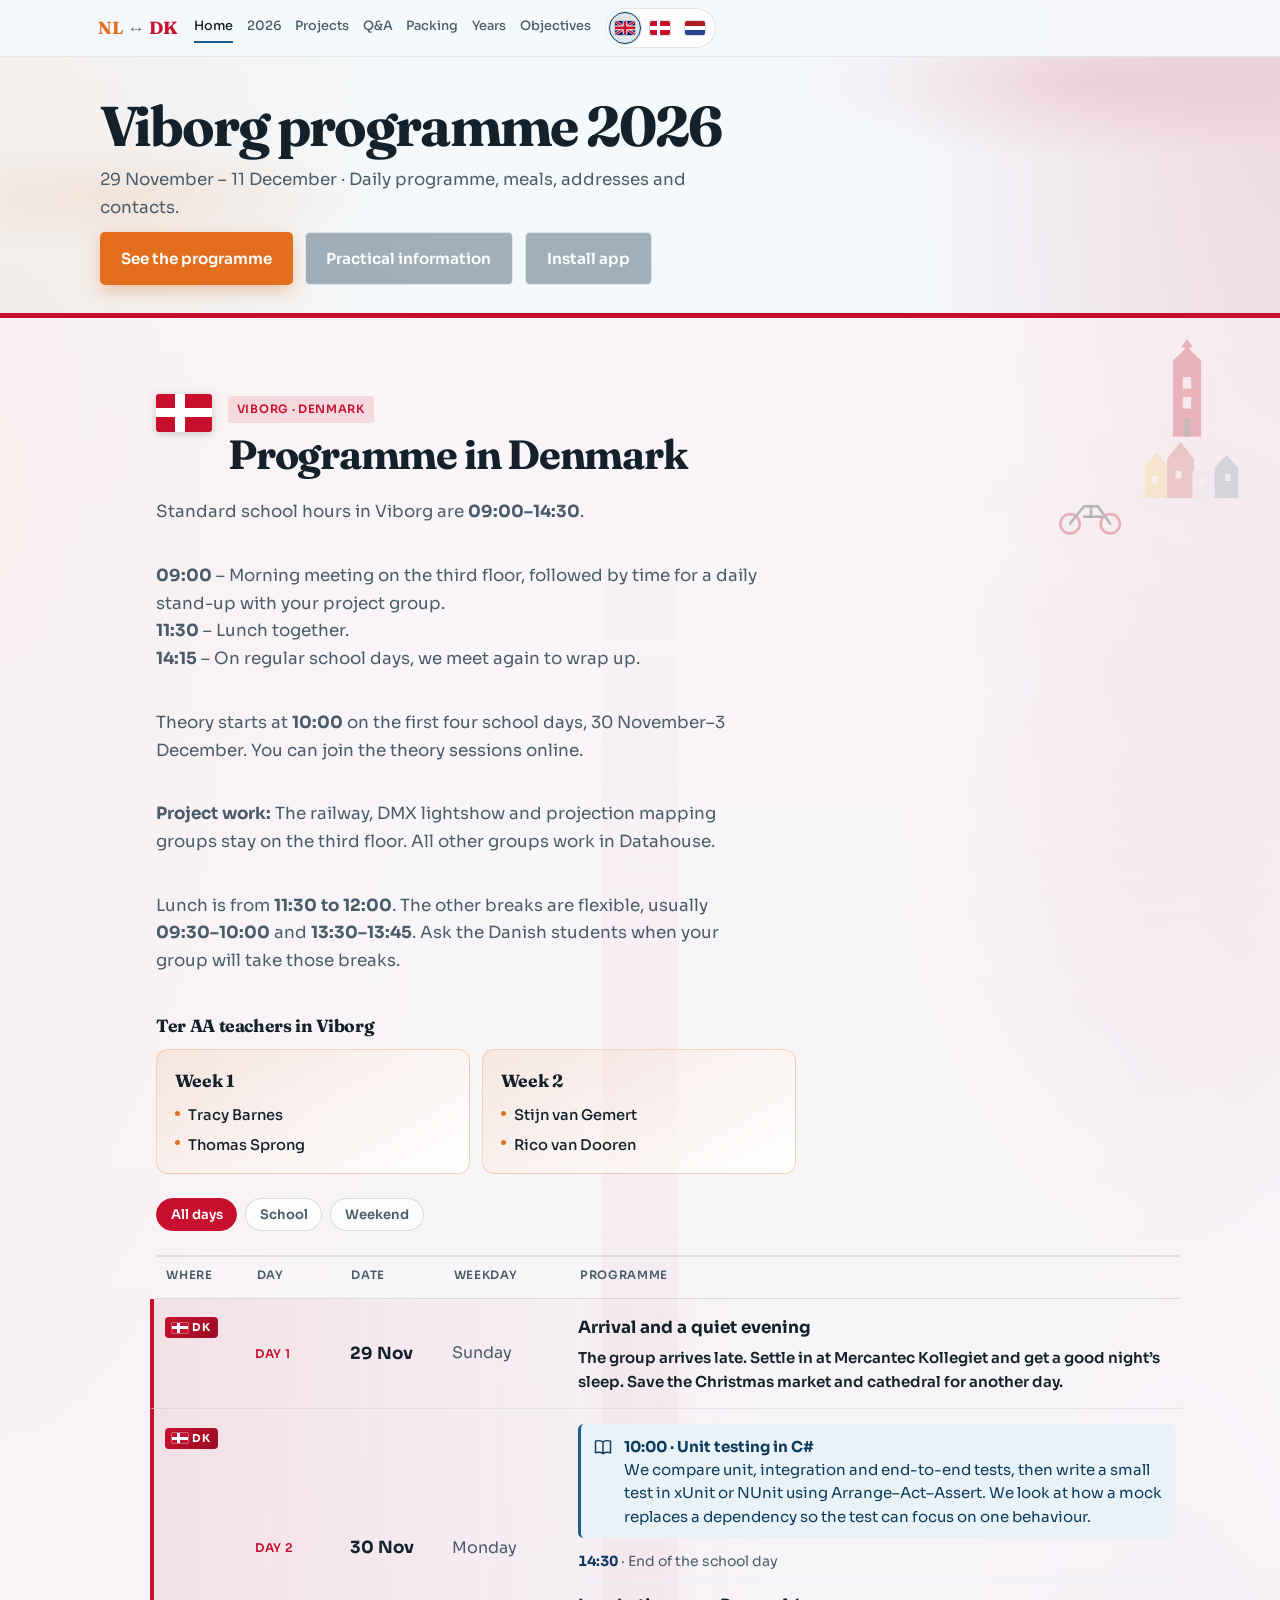
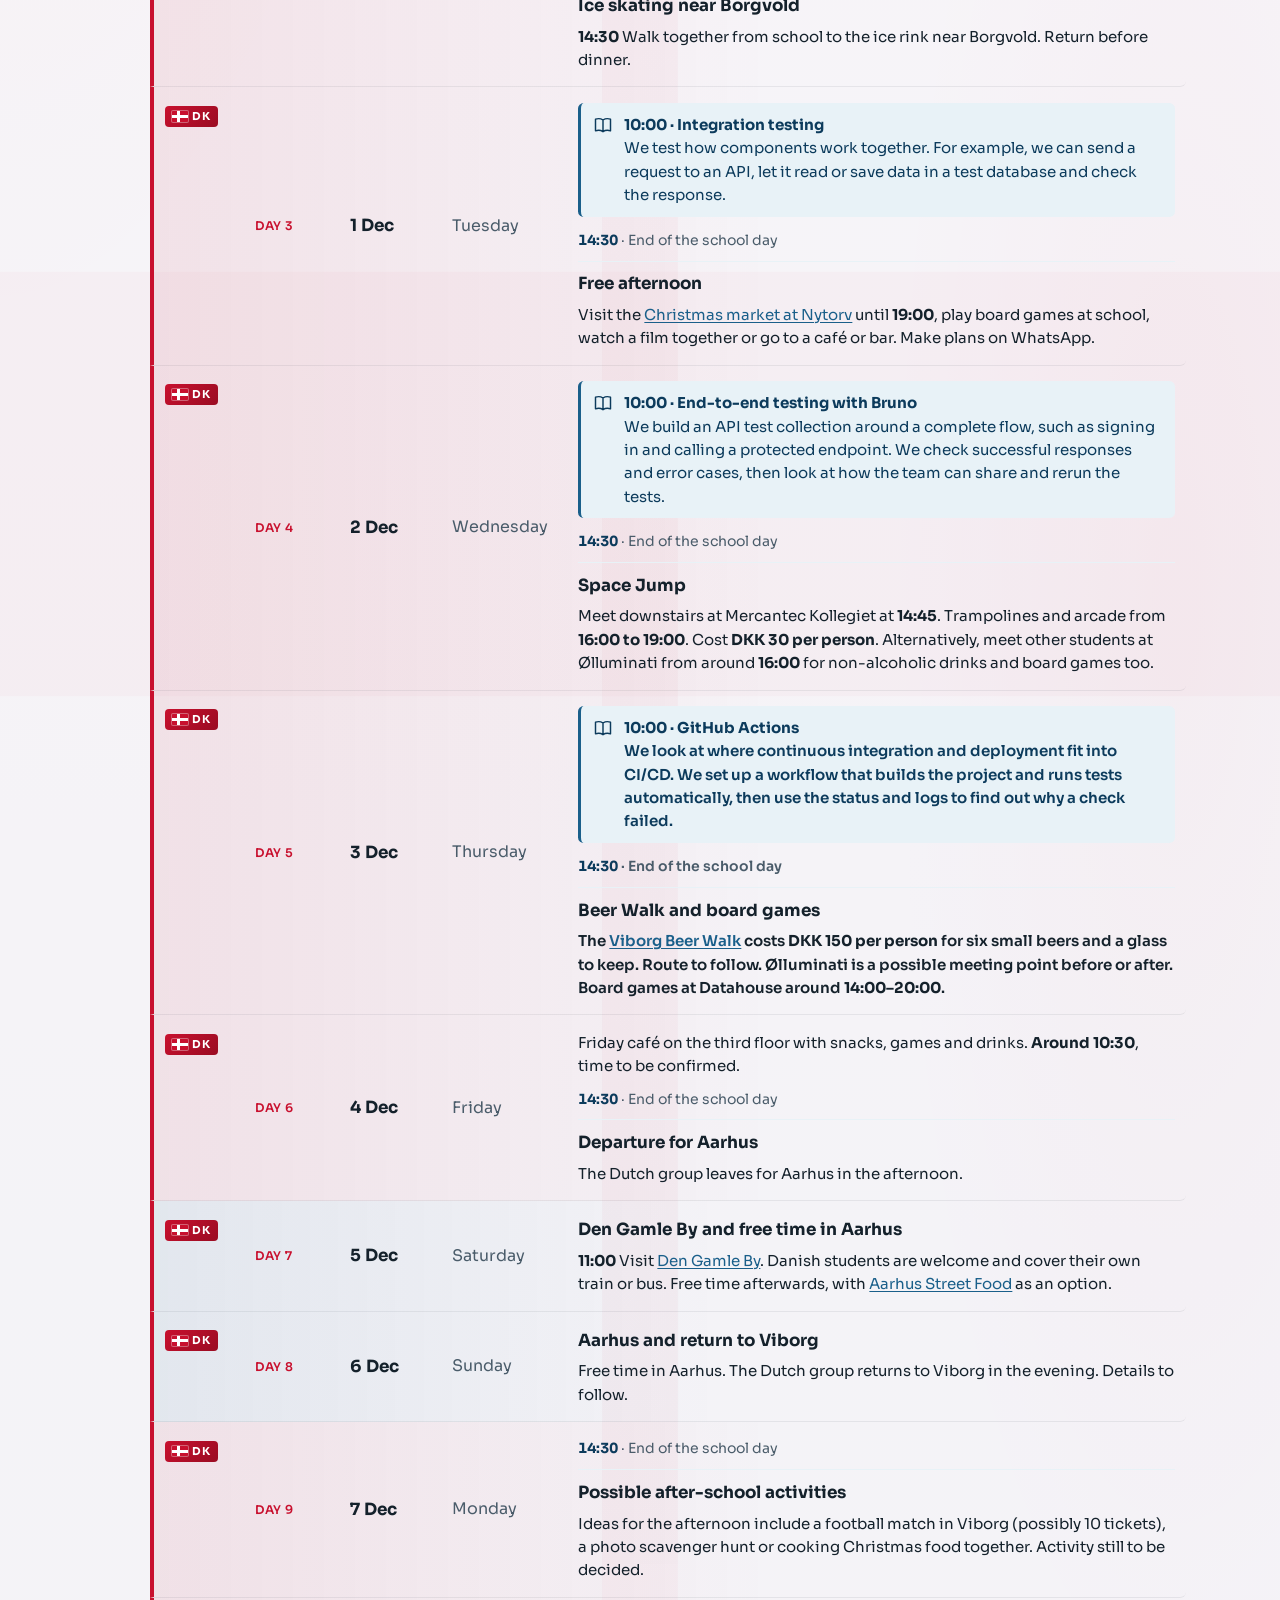
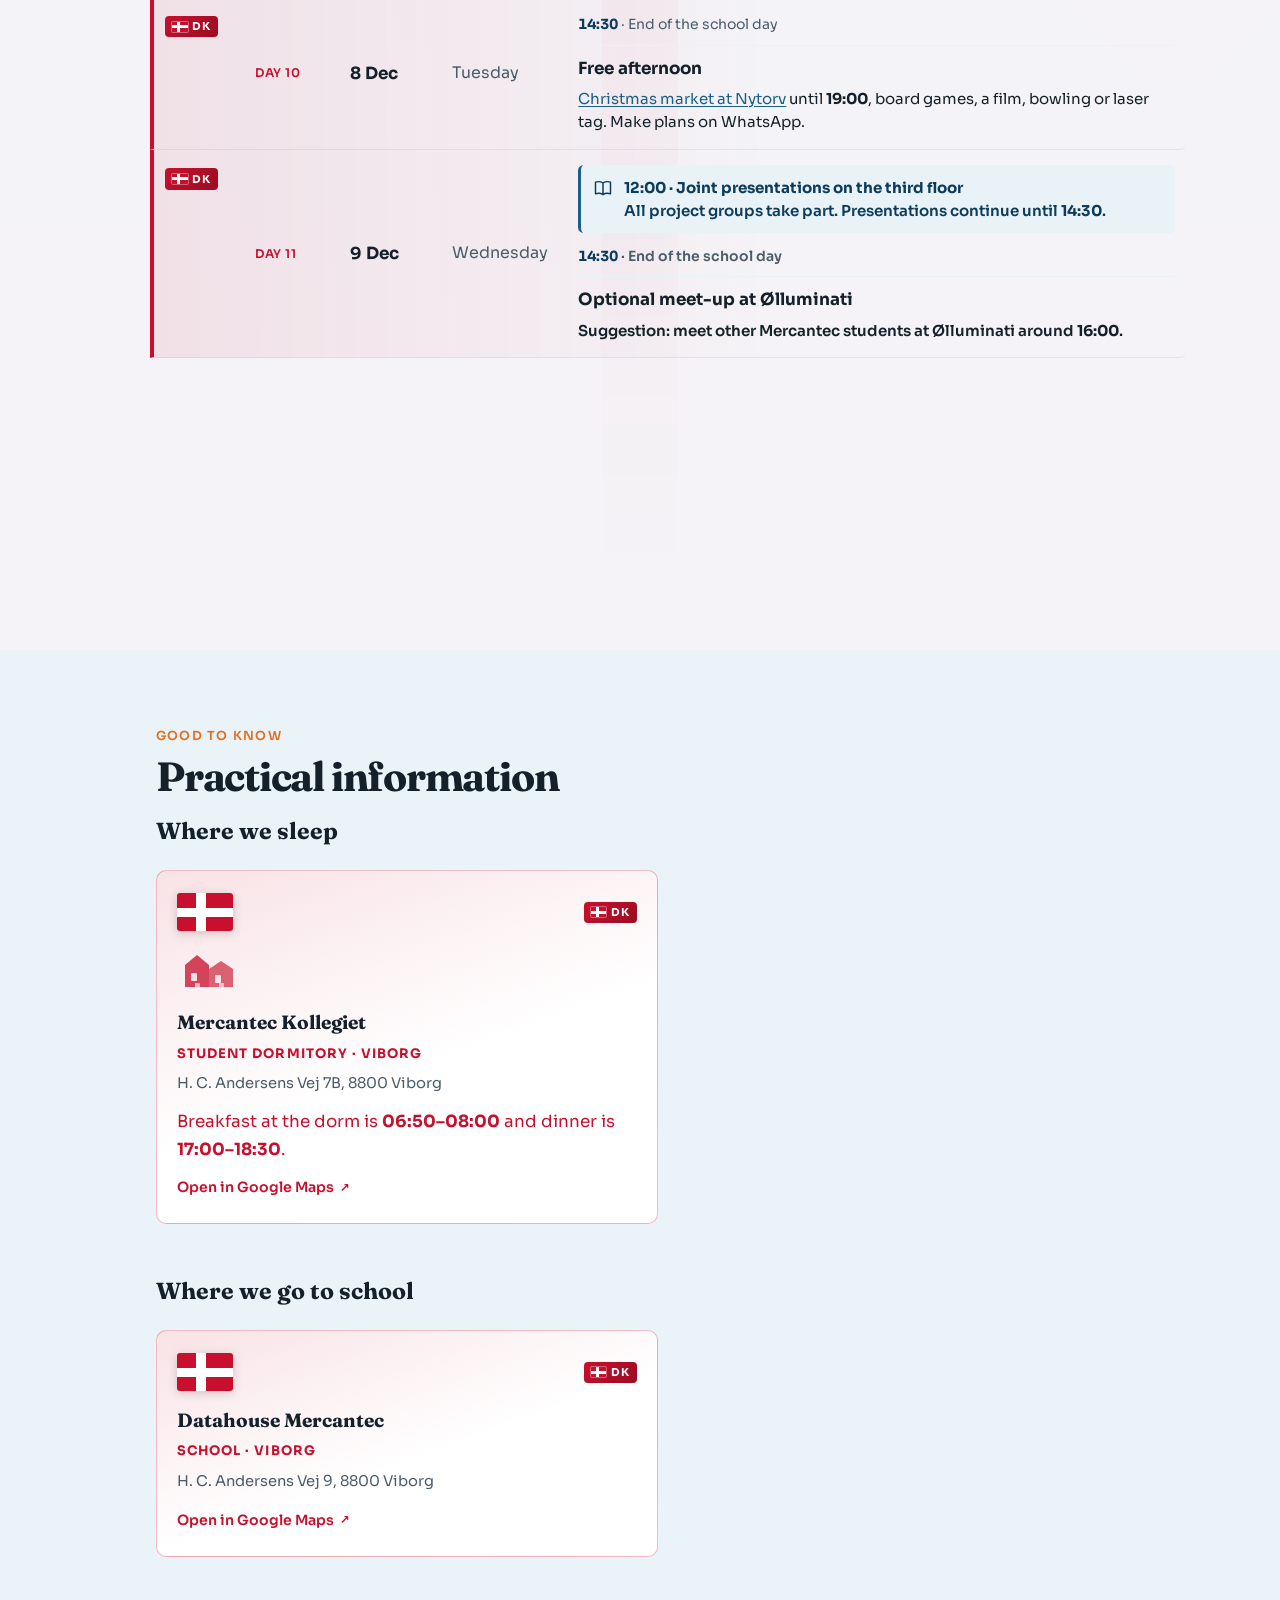
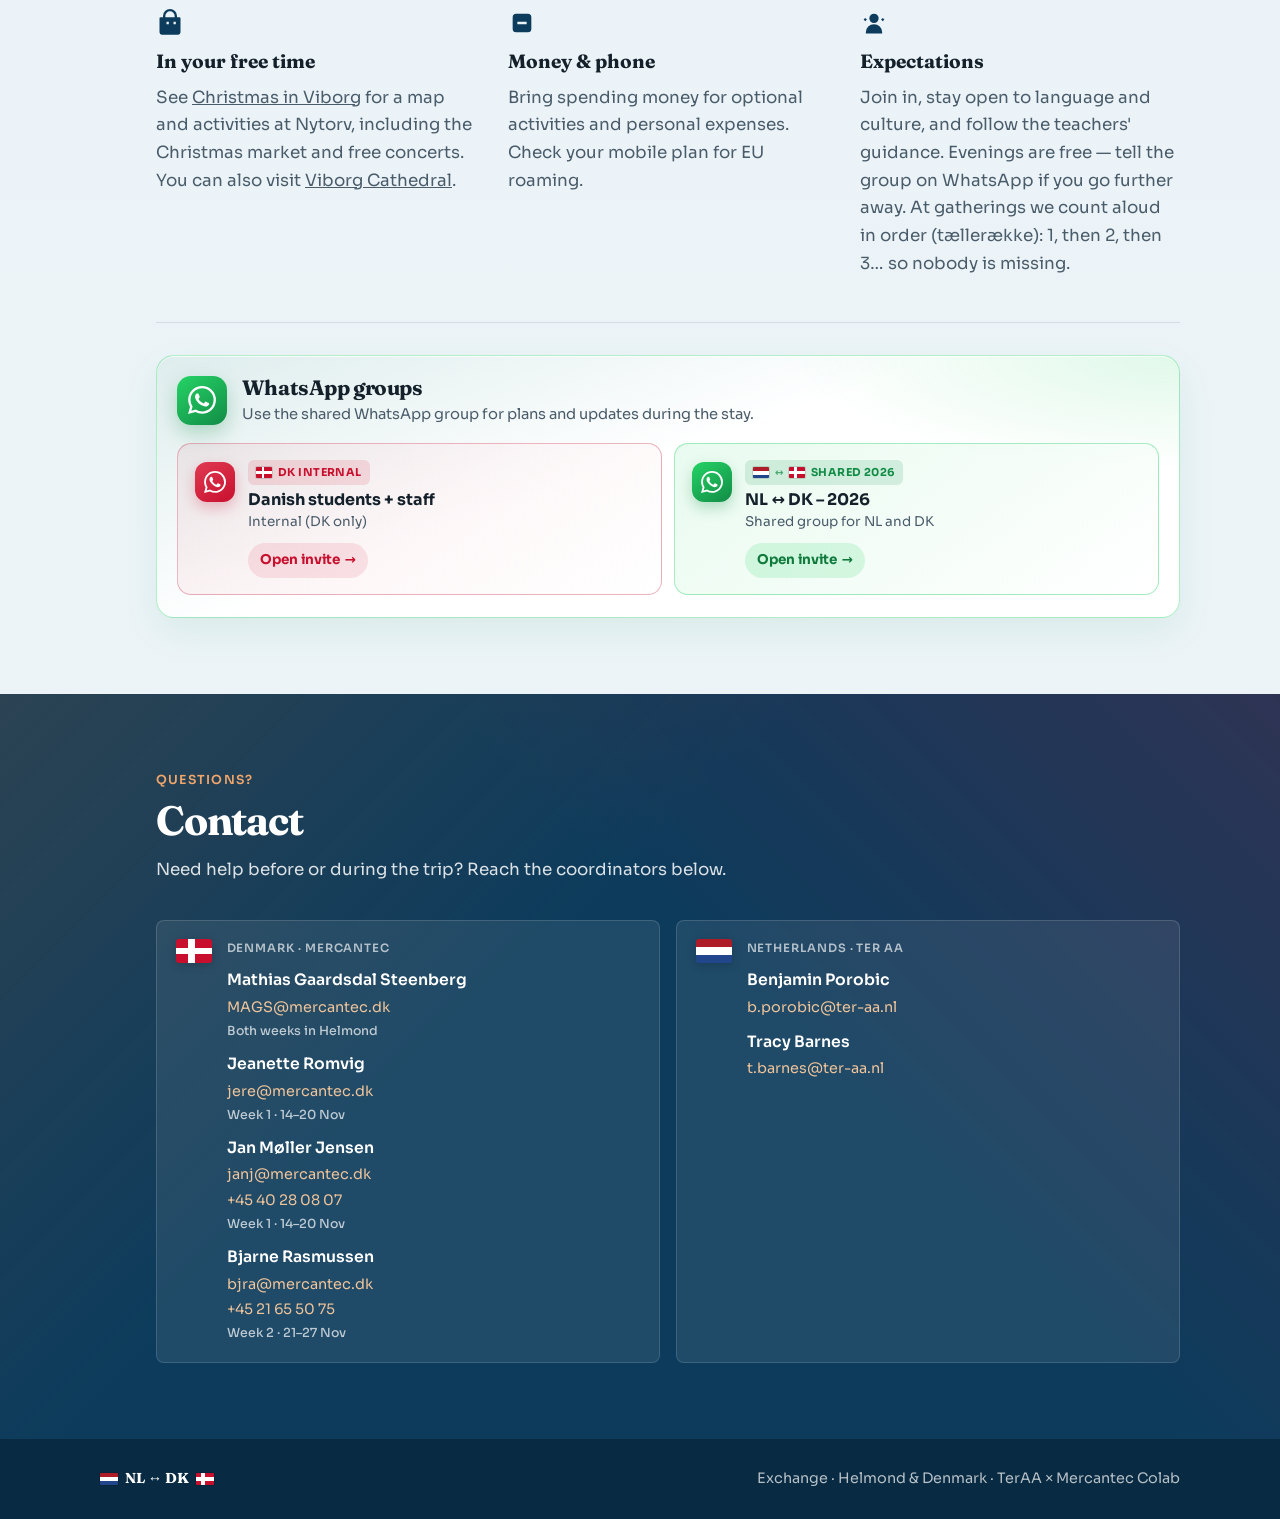
==== commit 87d3585c: "Fjern de flyttede fremlæggelser fra torsdagens program" ====
--- a/index.html
+++ b/index.html
@@ -319,10 +319,6 @@
               <span class="sch-date" role="cell"><time datetime="2026-12-10">10 Dec</time></span>
               <span class="sch-weekday" role="cell" data-i18n="shared.weekday.thursday">Thursday</span>
               <div class="sch-what" role="cell">
-                <div class="viborg-lesson">
-                  <svg class="viborg-lesson-icon" width="20" height="20" aria-hidden="true"><use href="#viborg-icon-lesson"/></svg>
-                  <p data-i18n-html="viborg.day12.school"><strong>Project presentations during the school day</strong><br>See the <a href="projekter-2026.html">project groups</a>.</p>
-                </div>
                 <p class="viborg-school-end" data-i18n-html="viborg.school.end"><strong>14:30</strong> · End of the school day</p>
                 <strong data-i18n="viborg.day12.title">Jam Night</strong>
                 <p class="viborg-day-detail" data-i18n-html="viborg.day12.body"><a href="https://paletten.dk/event/jam-night-26-vol-6/">Jam Night at Paletten</a> starts at <strong>19:00</strong>.</p>
@@ -542,7 +538,7 @@
     </div>
   </footer>
 
-  <script src="i18n.js?v=20261128c"></script>
+  <script src="i18n.js?v=20261128d"></script>
   <script src="/pwa.js?v=20261114b" defer></script>
   <script src="script.js?v=20261128a"></script>
 </body>
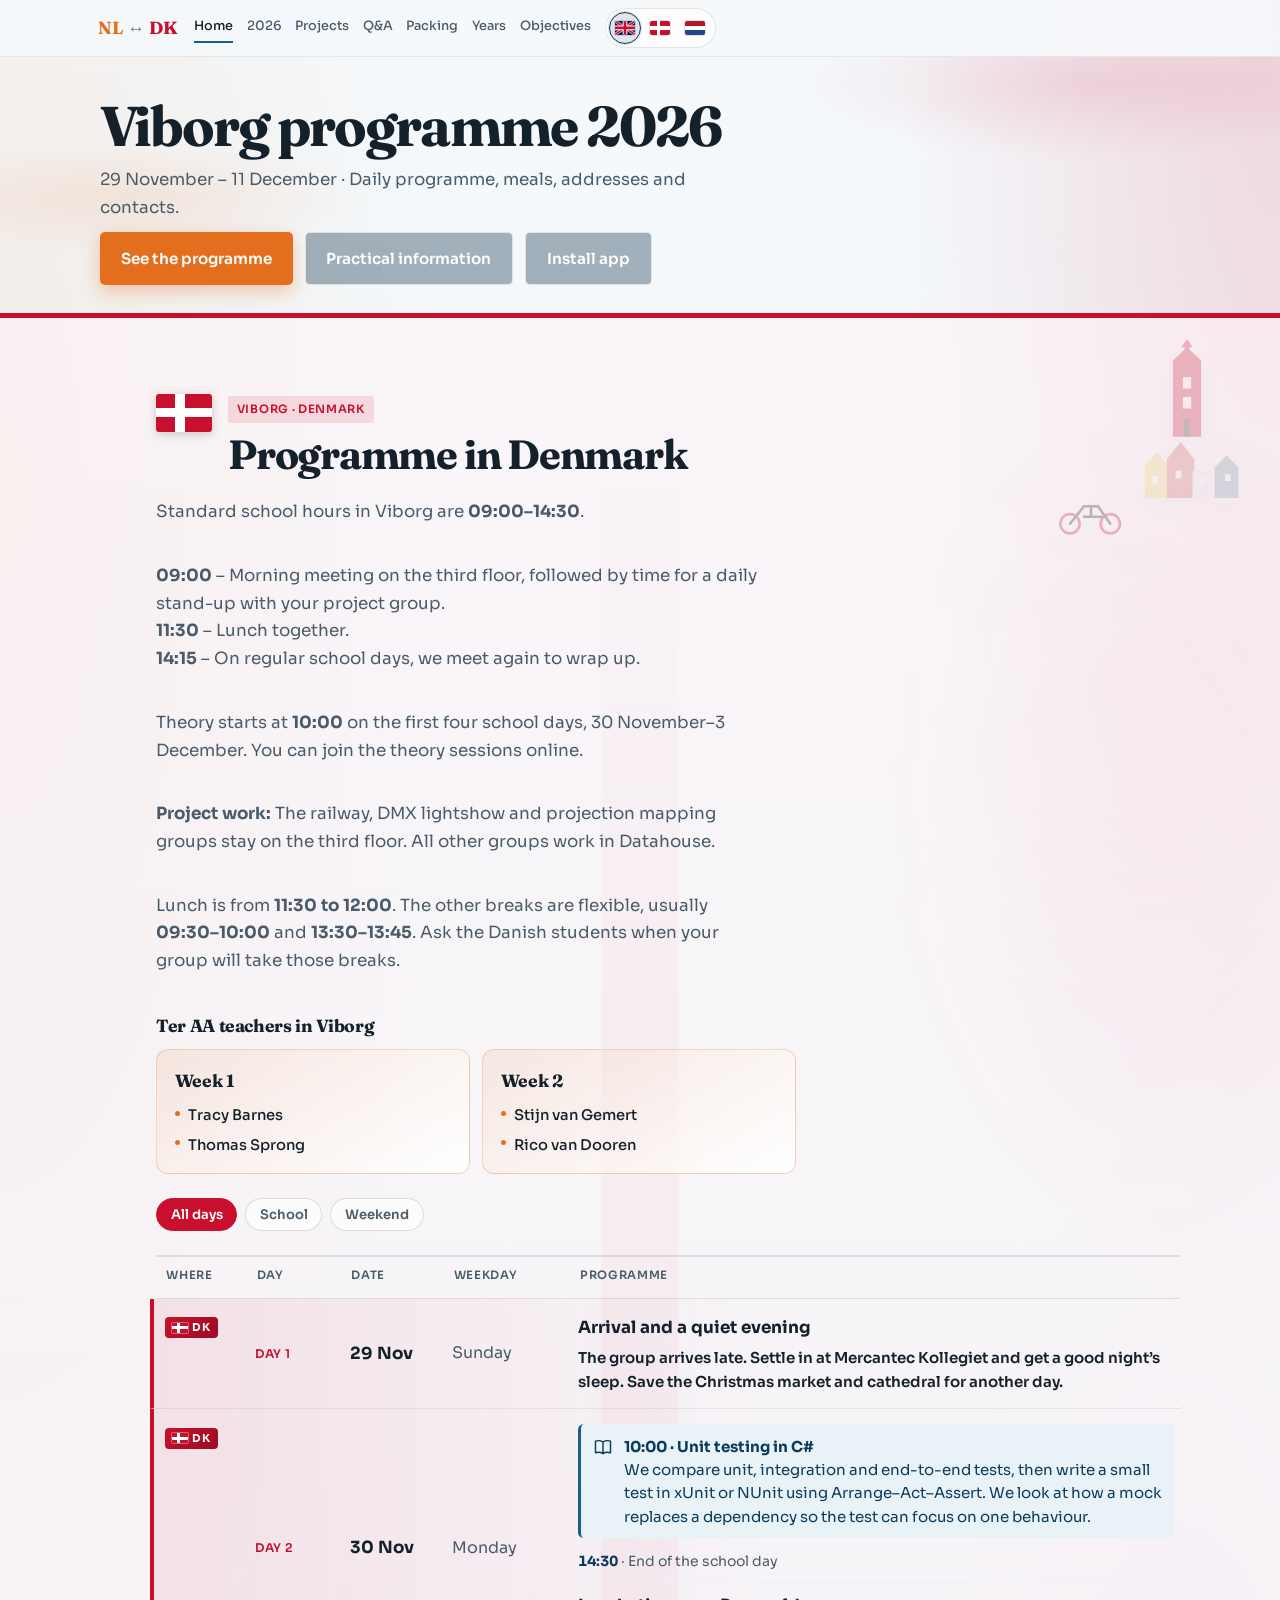
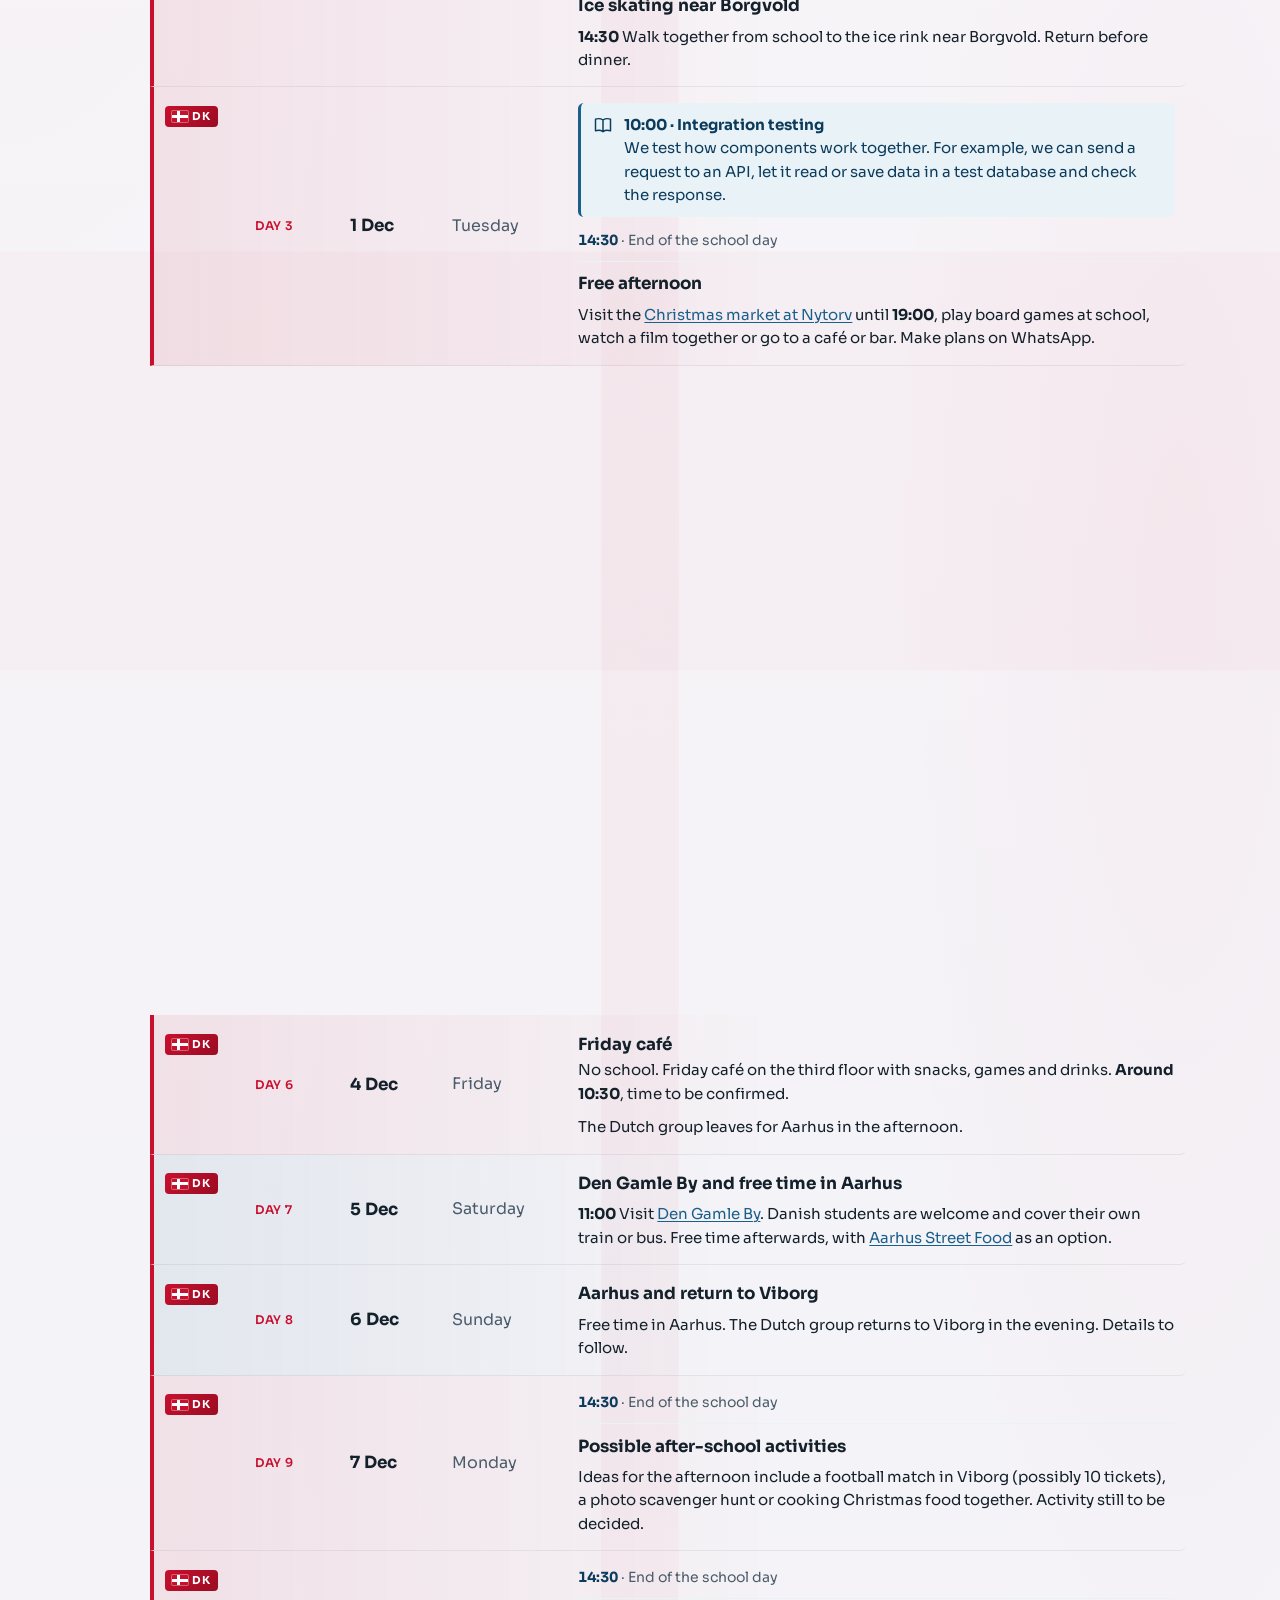
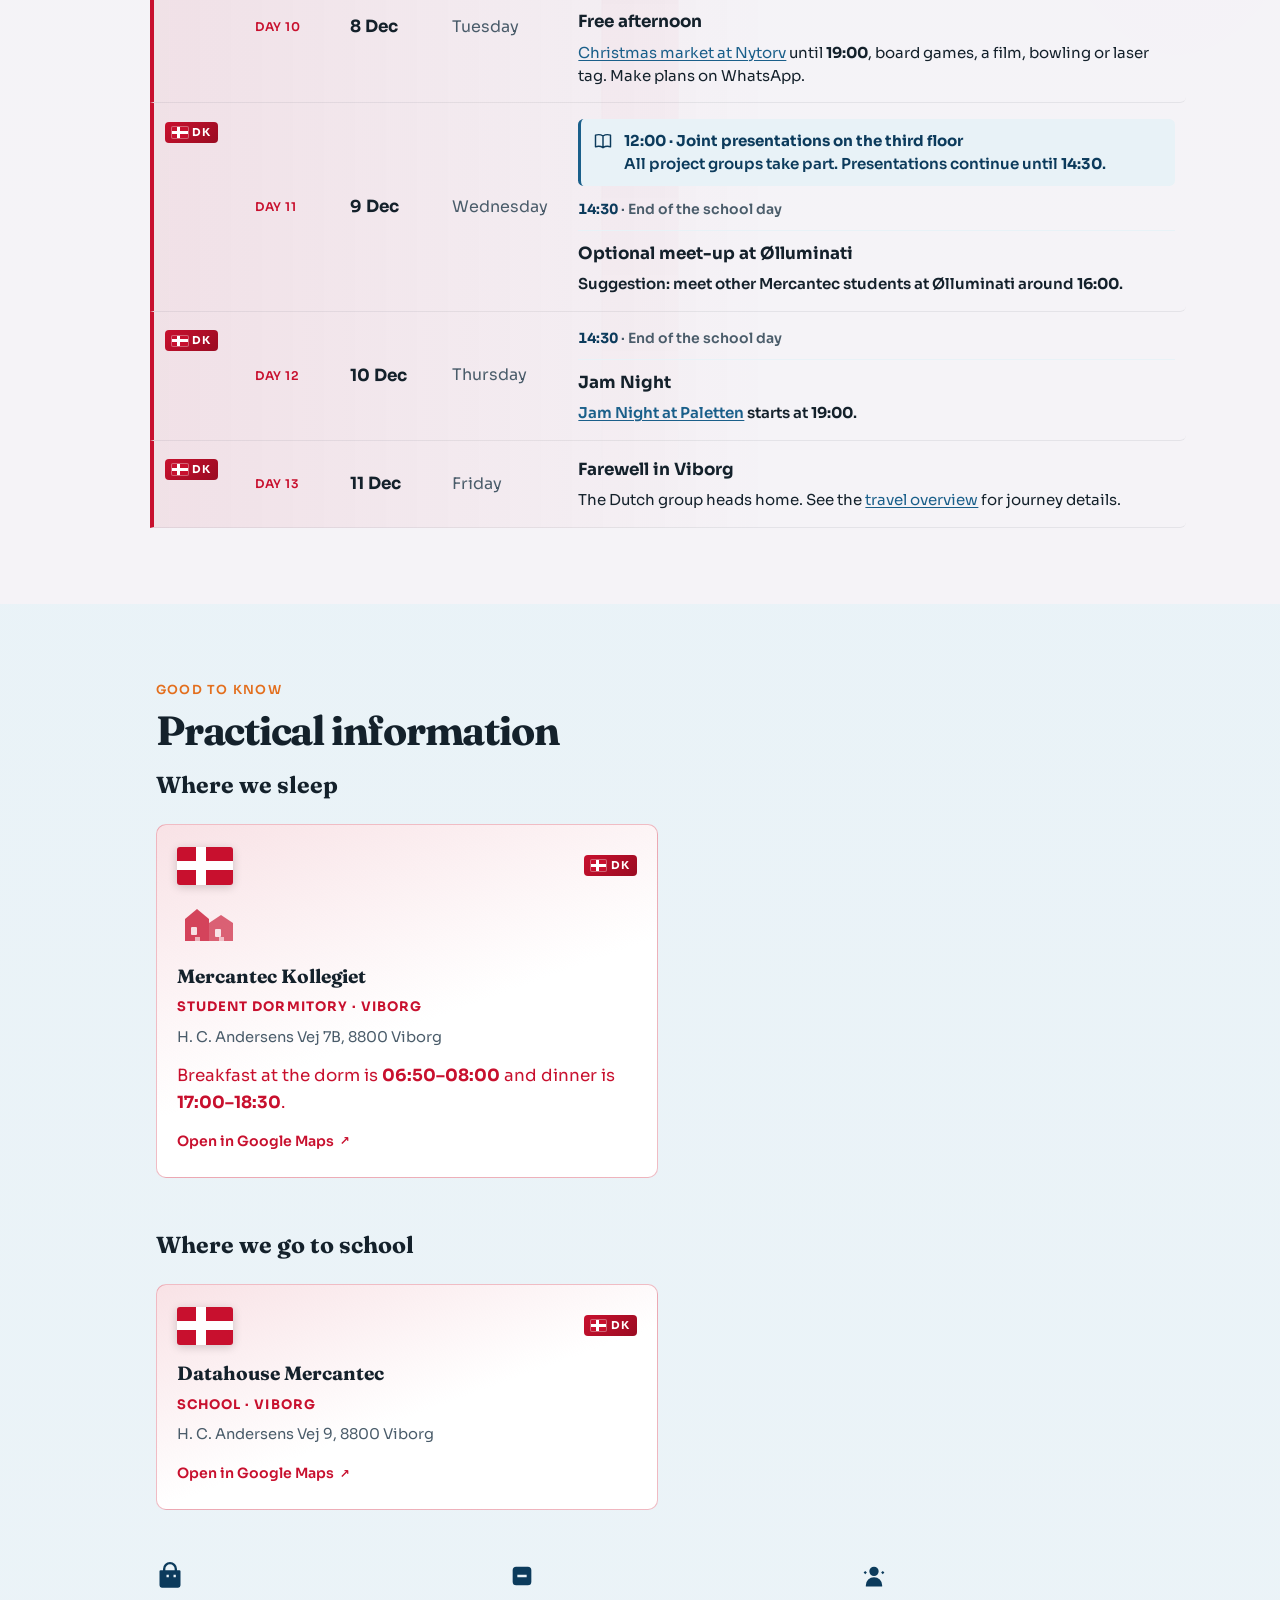
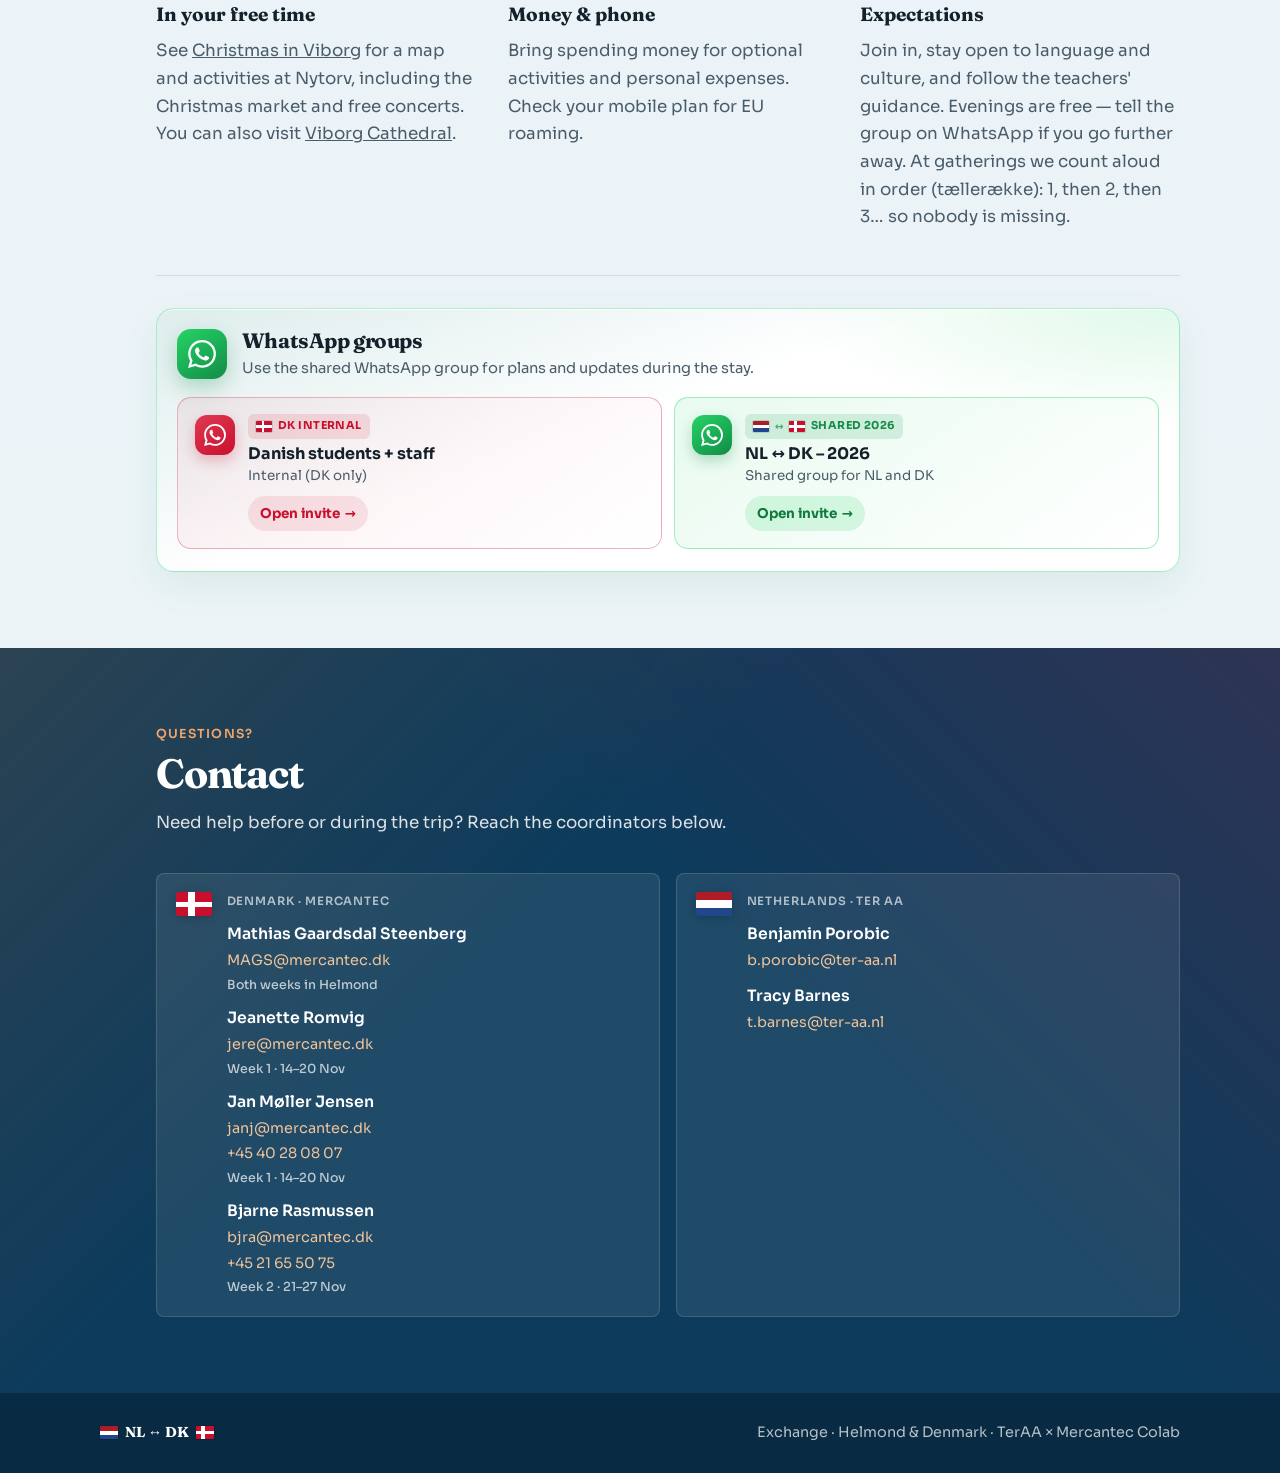
==== commit 8b7a5ec7: "Vis fredag den 4. december som hyggecafé uden skole" ====
--- a/index.html
+++ b/index.html
@@ -244,15 +244,14 @@
                 <p class="viborg-day-detail" data-i18n-html="viborg.day5.body">The <a href="https://vierviborg.dk/en/attractions/viborg-beer-walk">Viborg Beer Walk</a> costs <strong>DKK 150 per person</strong> for six small beers and a glass to keep. Route to follow. Ølluminati is a possible meeting point before or after. Board games at Datahouse around <strong>14:00–20:00</strong>.</p>
               </div>
             </div>
-            <div class="schedule-row is-dk" role="row" data-type="school">
+            <div class="schedule-row is-dk" role="row" data-type="free">
               <span class="sch-place" role="cell"><span class="place-badge place-dk"><span class="flag-mark flag-mark-dk" aria-hidden="true"><i></i><i></i></span>DK</span></span>
               <span class="sch-day" role="cell" data-i18n="shared.schedule.day.n" data-i18n-n="6">Day 6</span>
               <span class="sch-date" role="cell"><time datetime="2026-12-04">4 Dec</time></span>
               <span class="sch-weekday" role="cell" data-i18n="shared.weekday.friday">Friday</span>
               <div class="sch-what" role="cell">
-                <p class="viborg-day-detail viborg-daytime-note" data-i18n-html="viborg.day6.cafe">Friday café on the third floor with snacks, games and drinks. <strong>Around 10:30</strong>, time to be confirmed.</p>
-                <p class="viborg-school-end" data-i18n-html="viborg.school.end"><strong>14:30</strong> · End of the school day</p>
-                <strong data-i18n="viborg.day6.title">Departure for Aarhus</strong>
+                <strong data-i18n="viborg.day6.title">Friday café</strong>
+                <p class="viborg-day-detail viborg-daytime-note" data-i18n-html="viborg.day6.cafe">No school. Friday café on the third floor with snacks, games and drinks. <strong>Around 10:30</strong>, time to be confirmed.</p>
                 <p class="viborg-day-detail" data-i18n-html="viborg.day6.body">The Dutch group leaves for Aarhus in the afternoon.</p>
               </div>
             </div>
@@ -538,7 +537,7 @@
     </div>
   </footer>
 
-  <script src="i18n.js?v=20261128d"></script>
+  <script src="i18n.js?v=20261128e"></script>
   <script src="/pwa.js?v=20261114b" defer></script>
   <script src="script.js?v=20261128a"></script>
 </body>
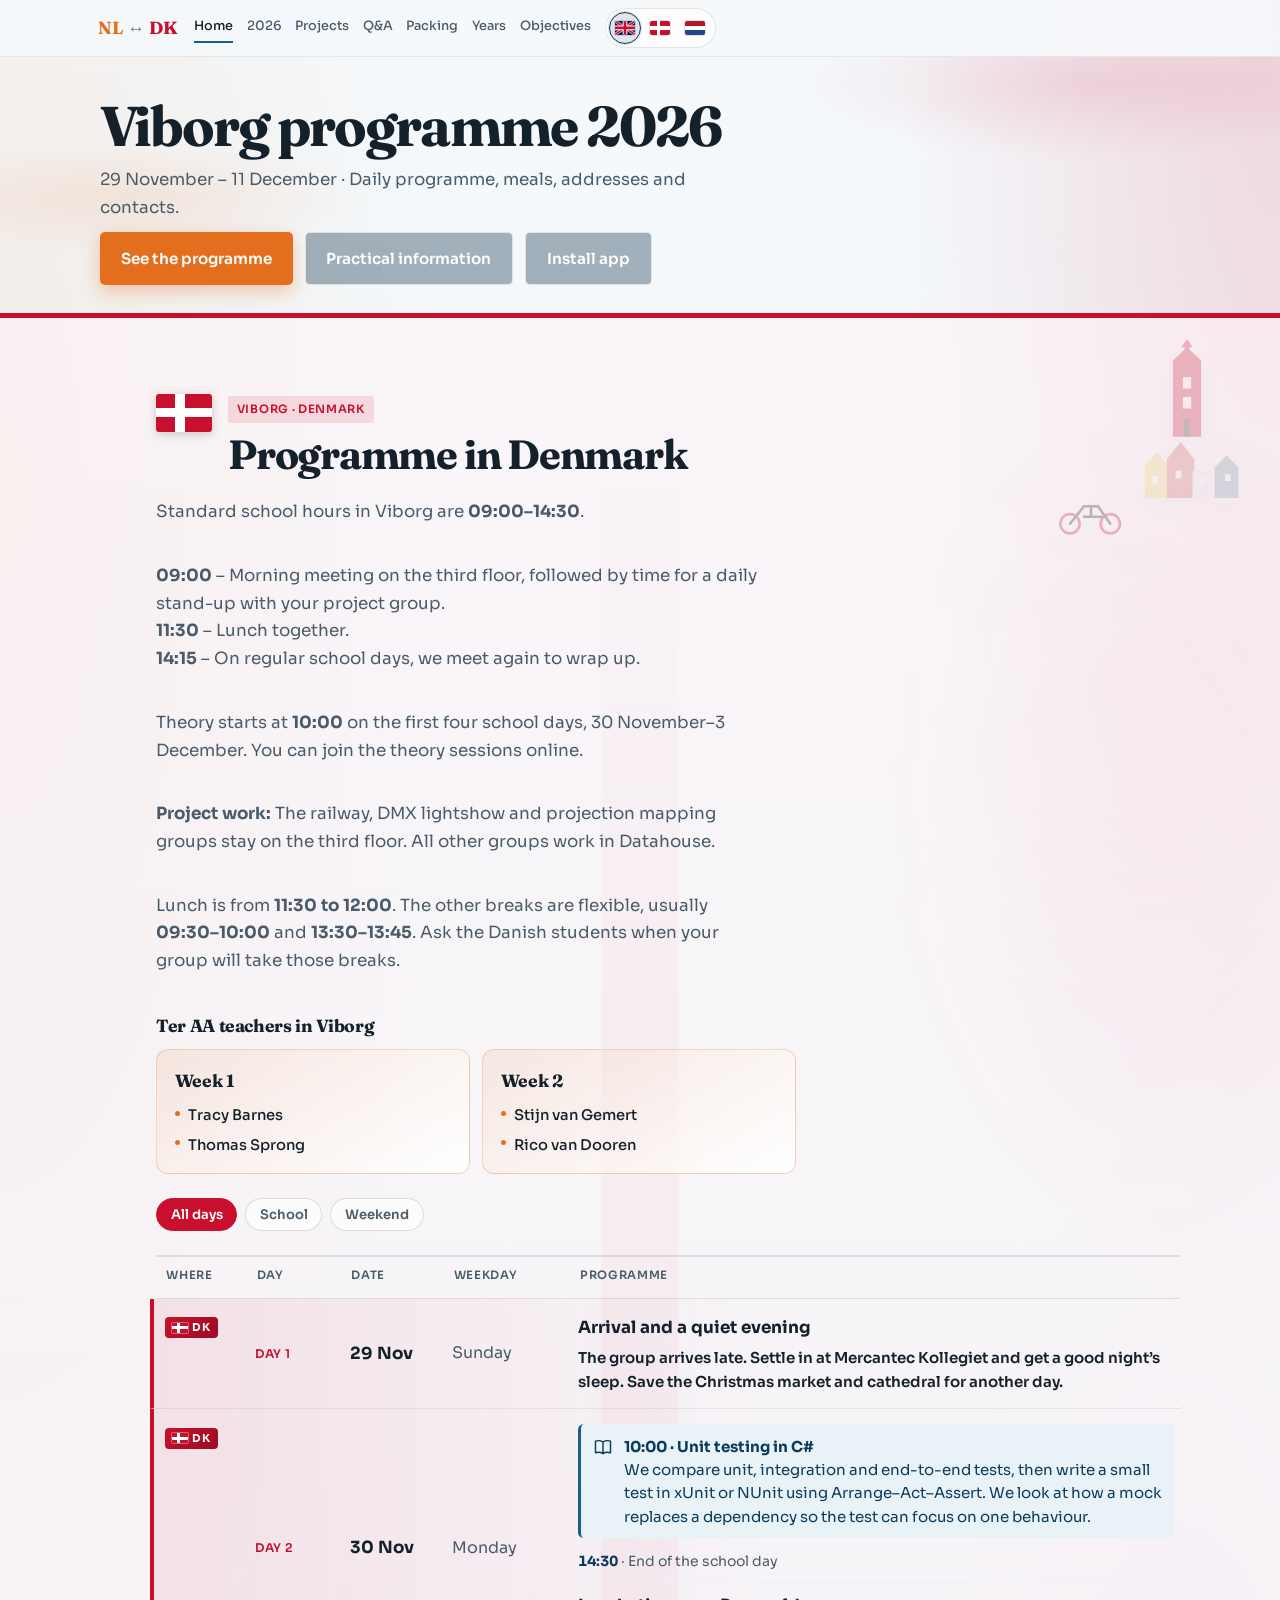
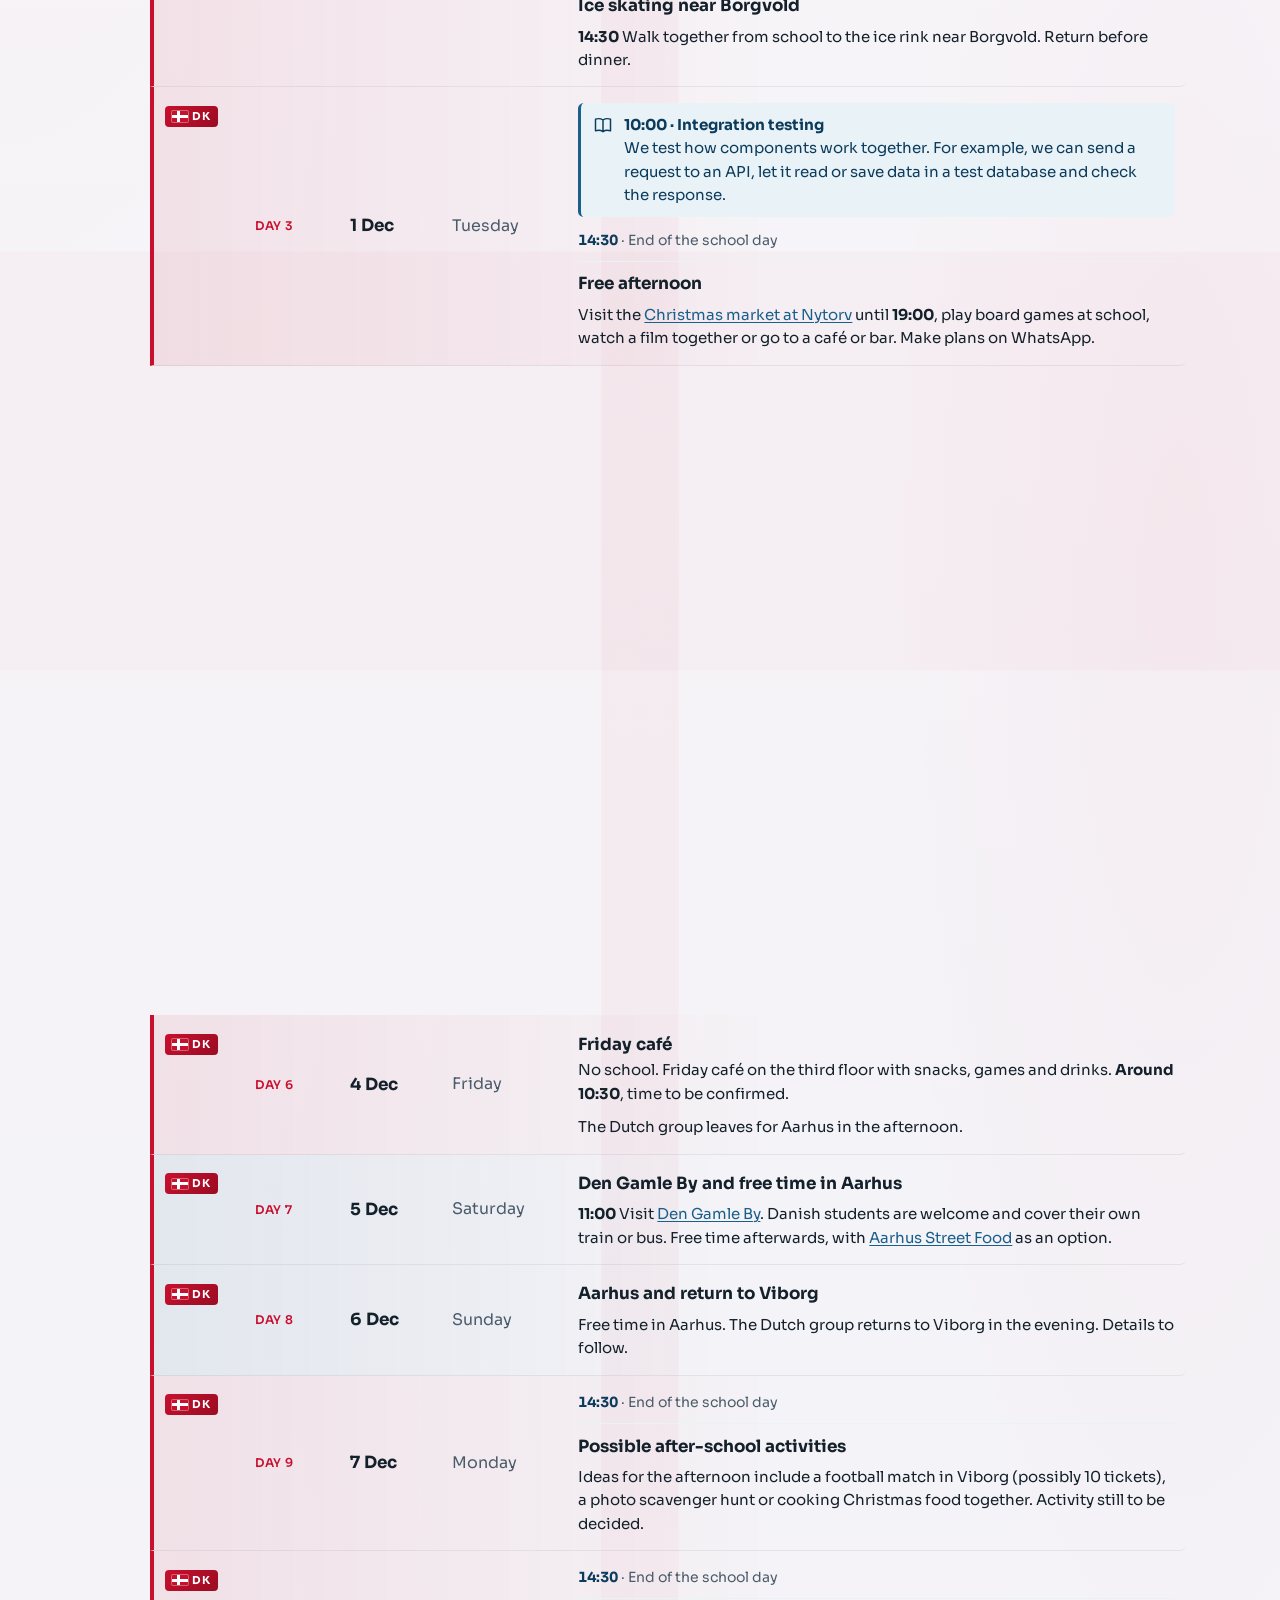
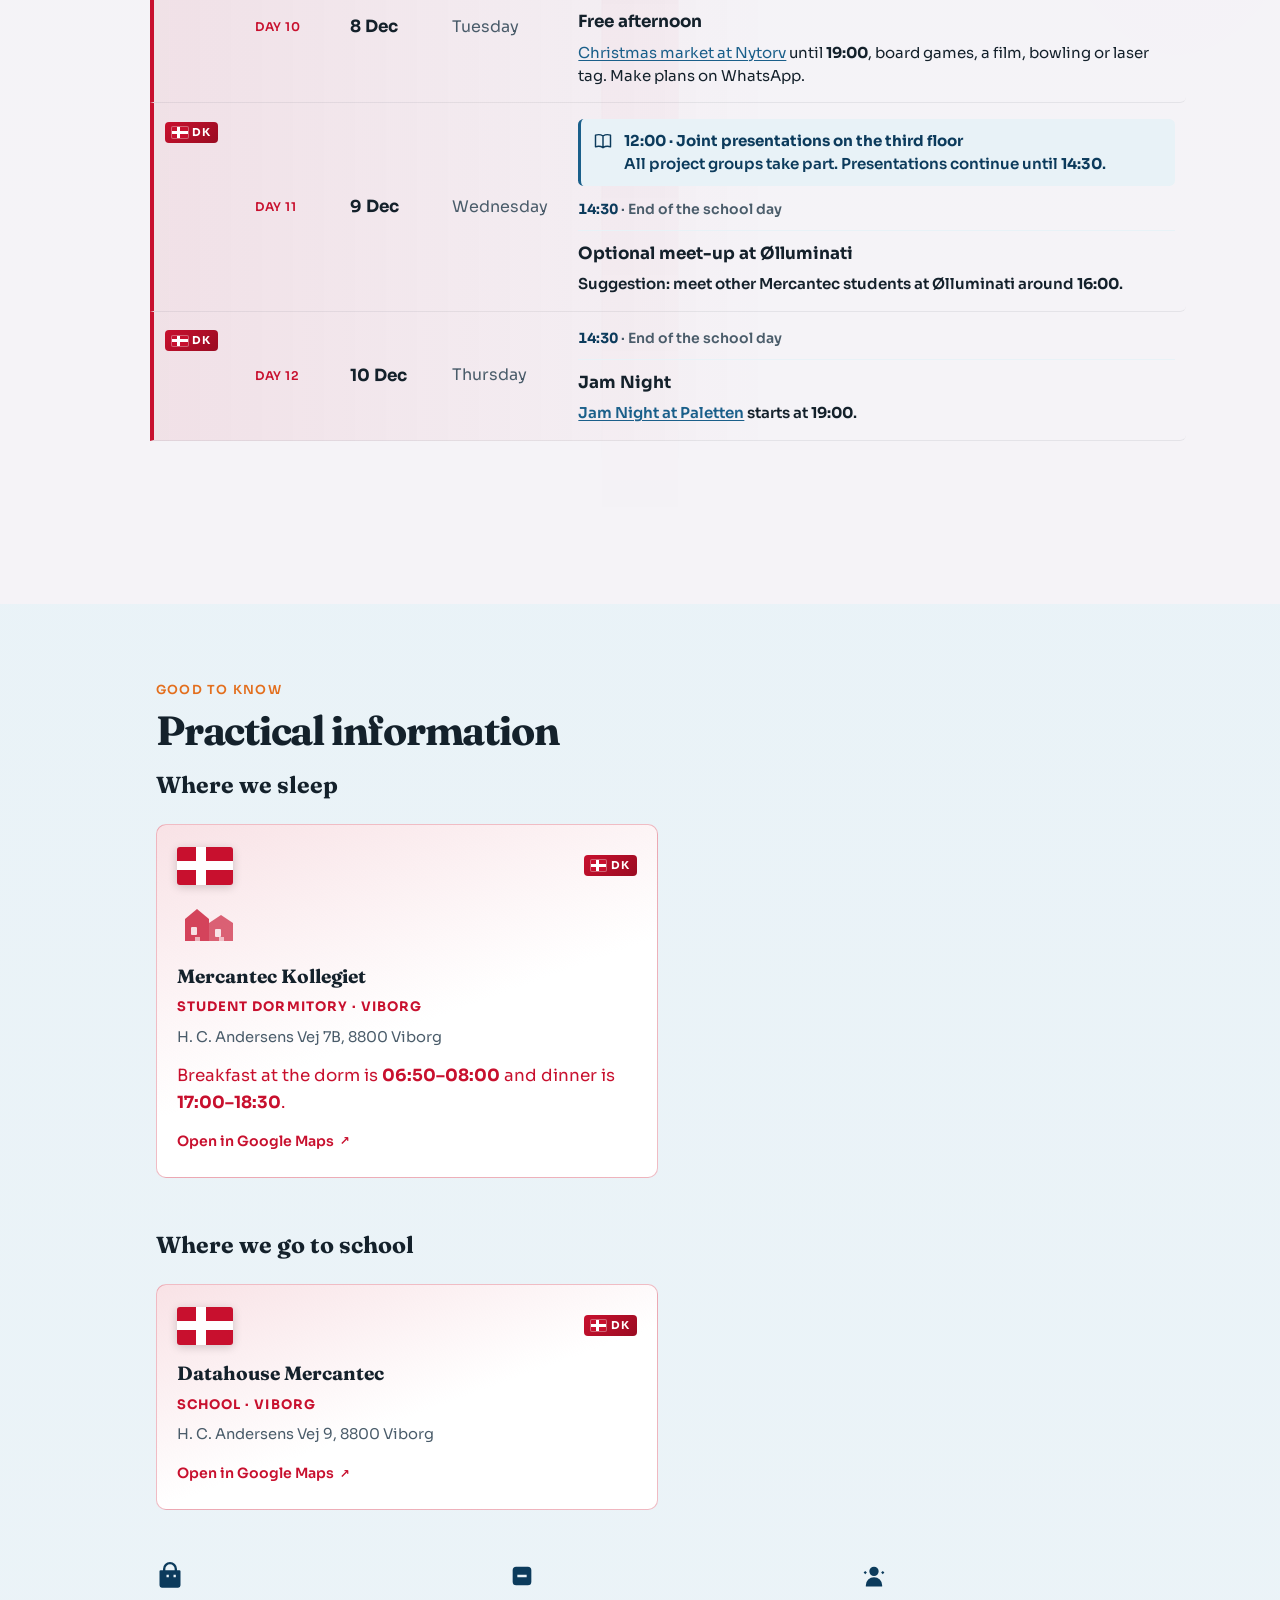
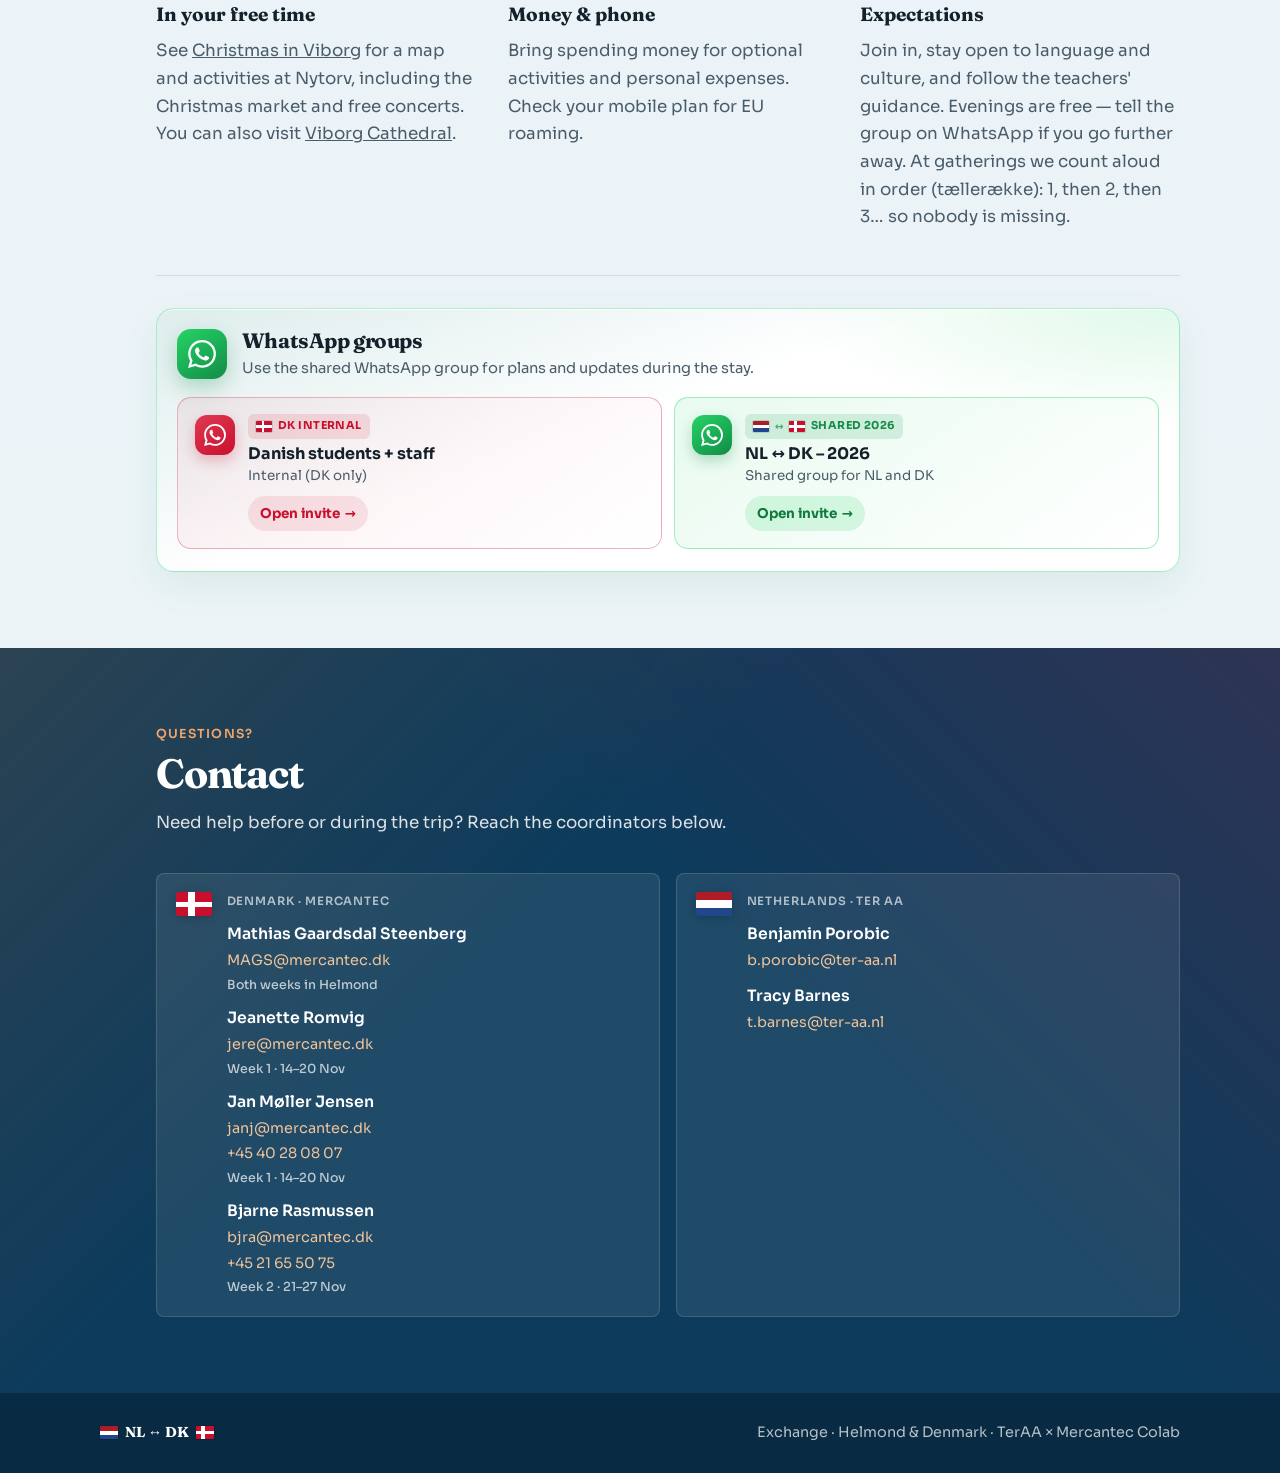
==== commit 05396477: "Brug hollandske konsekvent i de danske tekster" ====
--- a/index.html
+++ b/index.html
@@ -537,7 +537,7 @@
     </div>
   </footer>
 
-  <script src="i18n.js?v=20261128e"></script>
+  <script src="i18n.js?v=20261128f"></script>
   <script src="/pwa.js?v=20261114b" defer></script>
   <script src="script.js?v=20261128a"></script>
 </body>
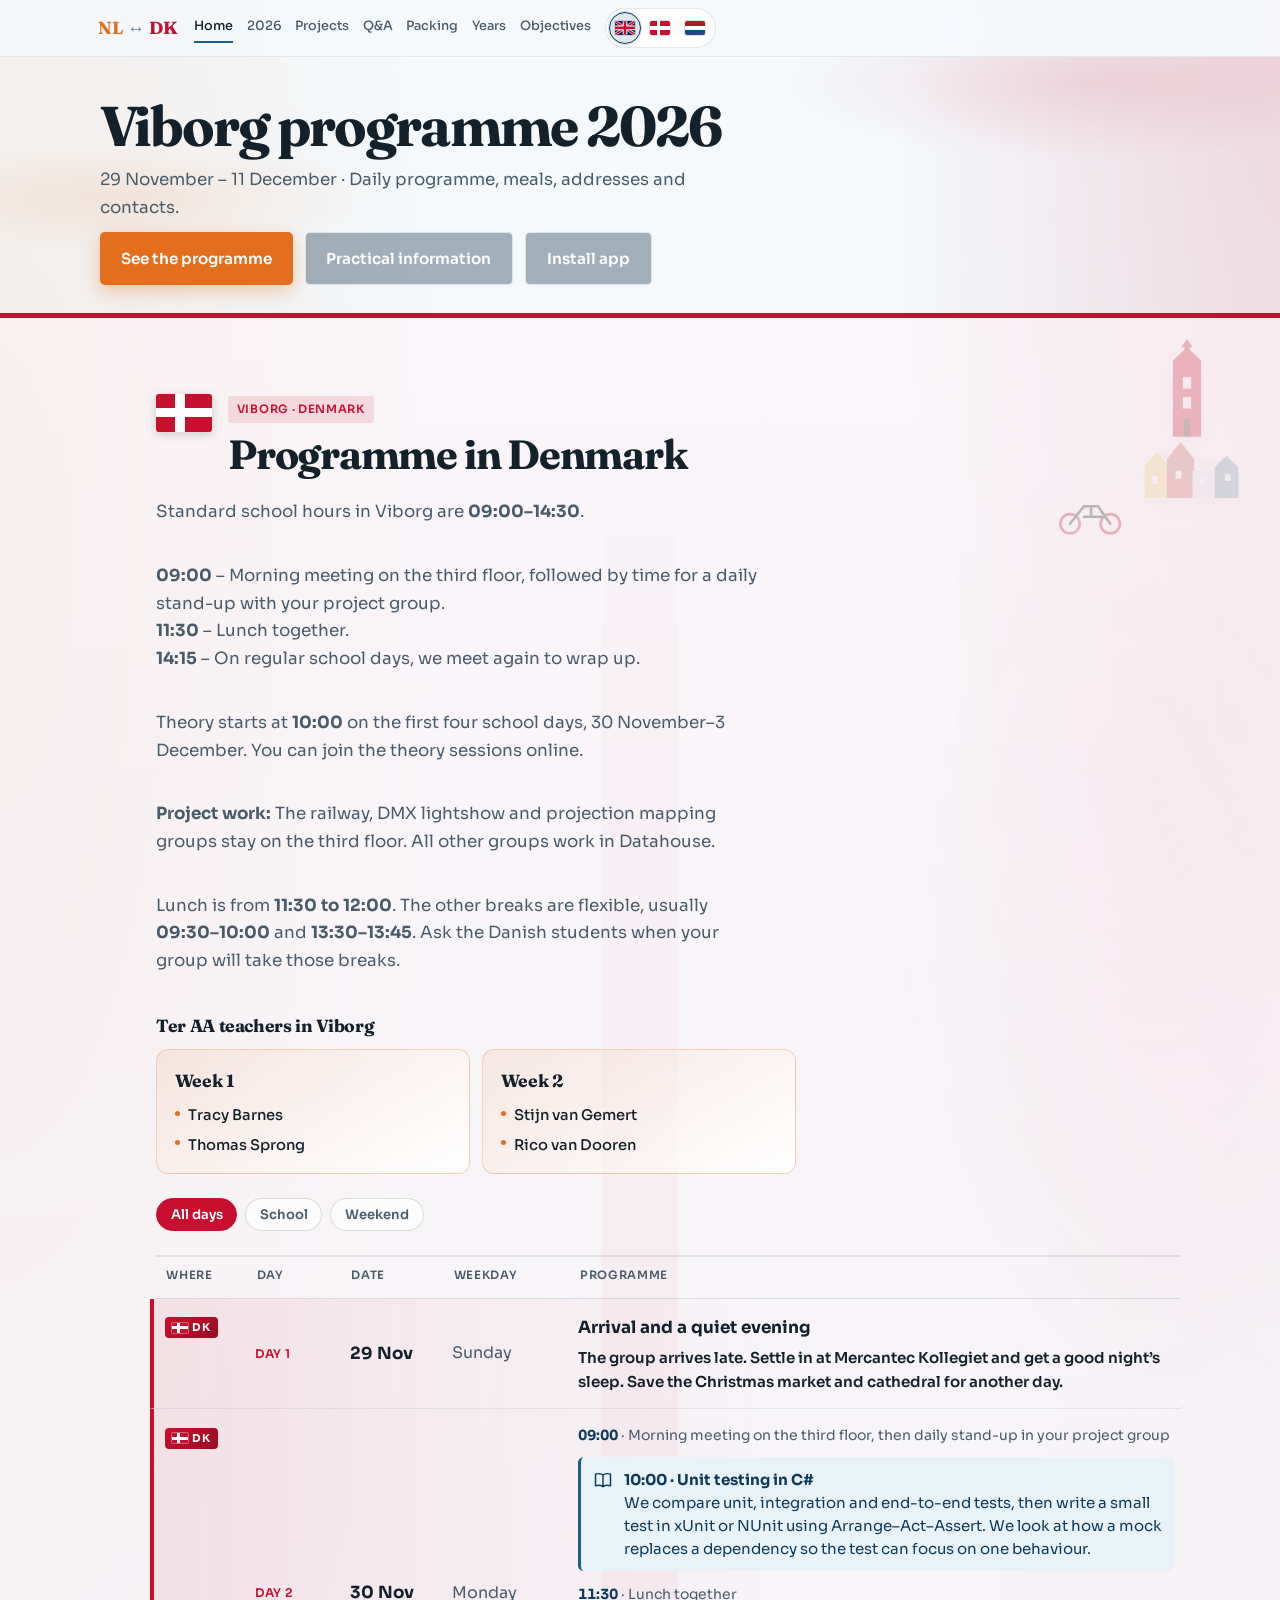
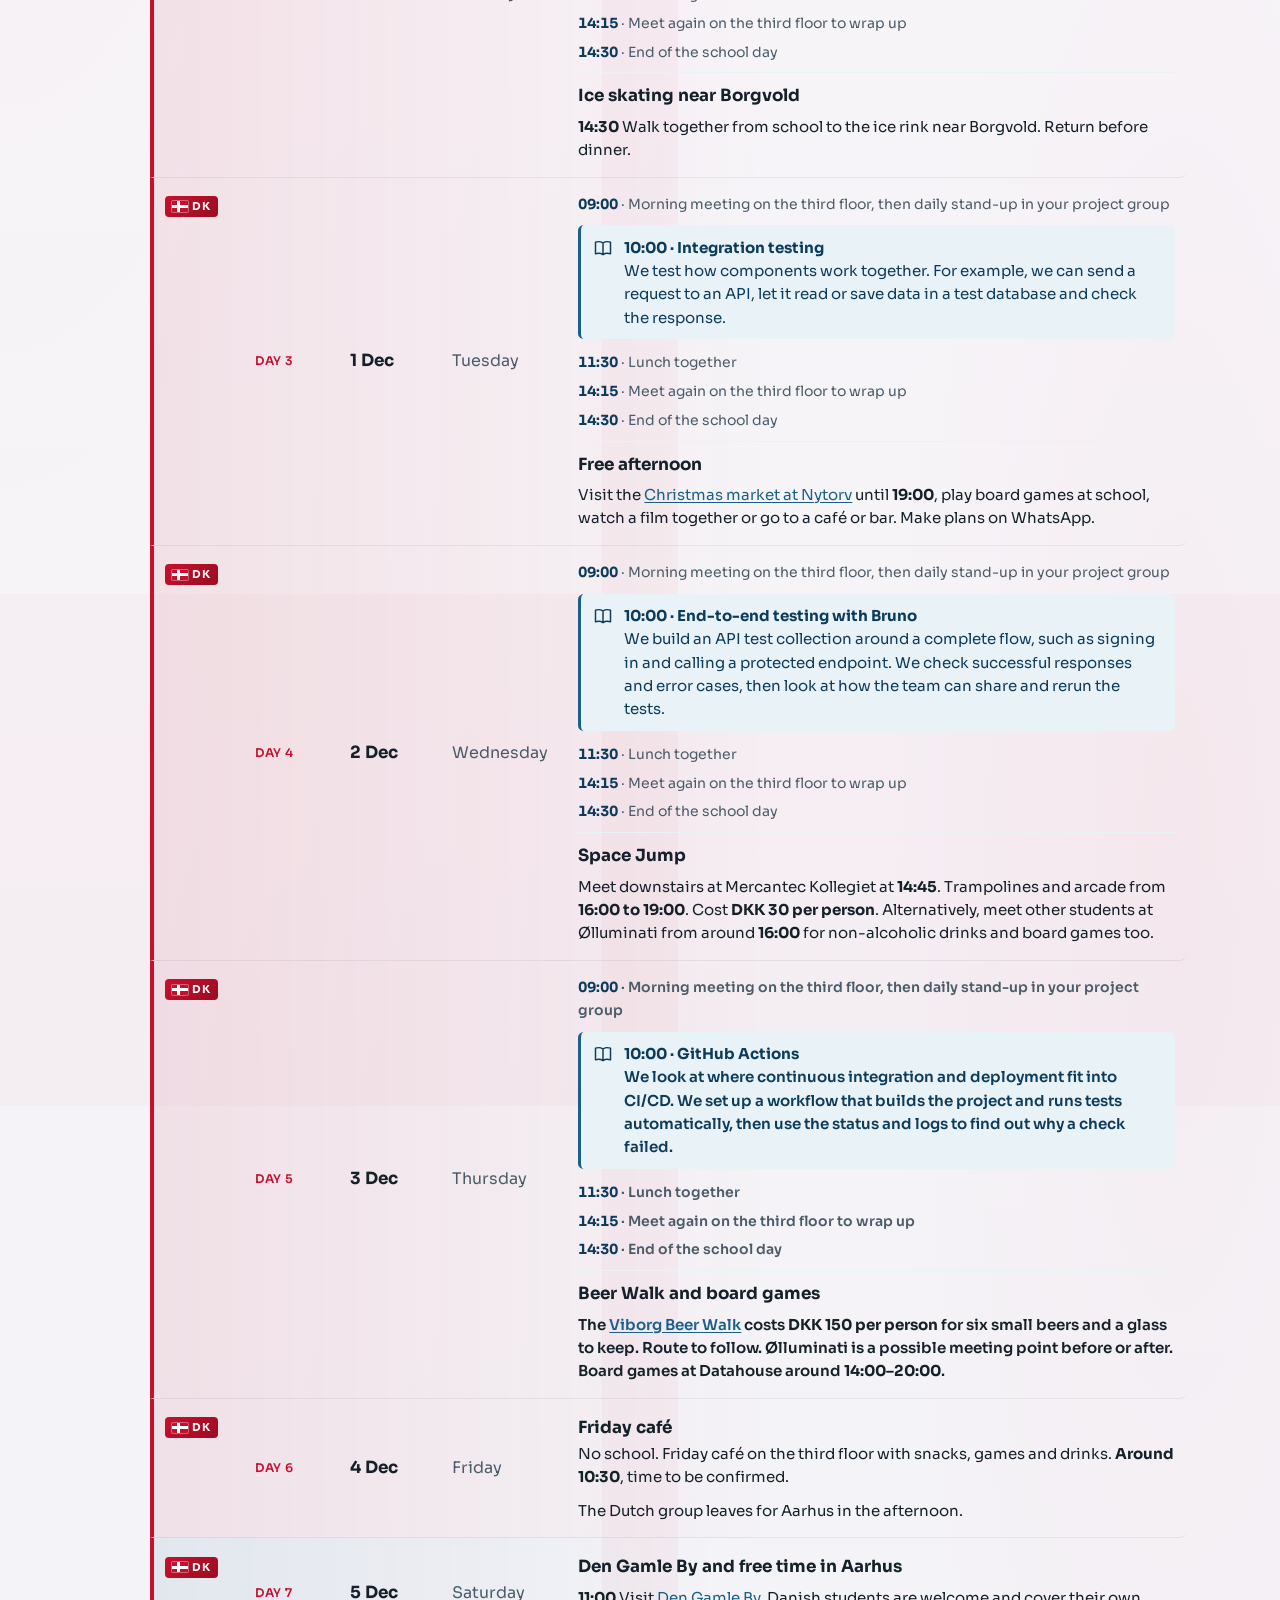
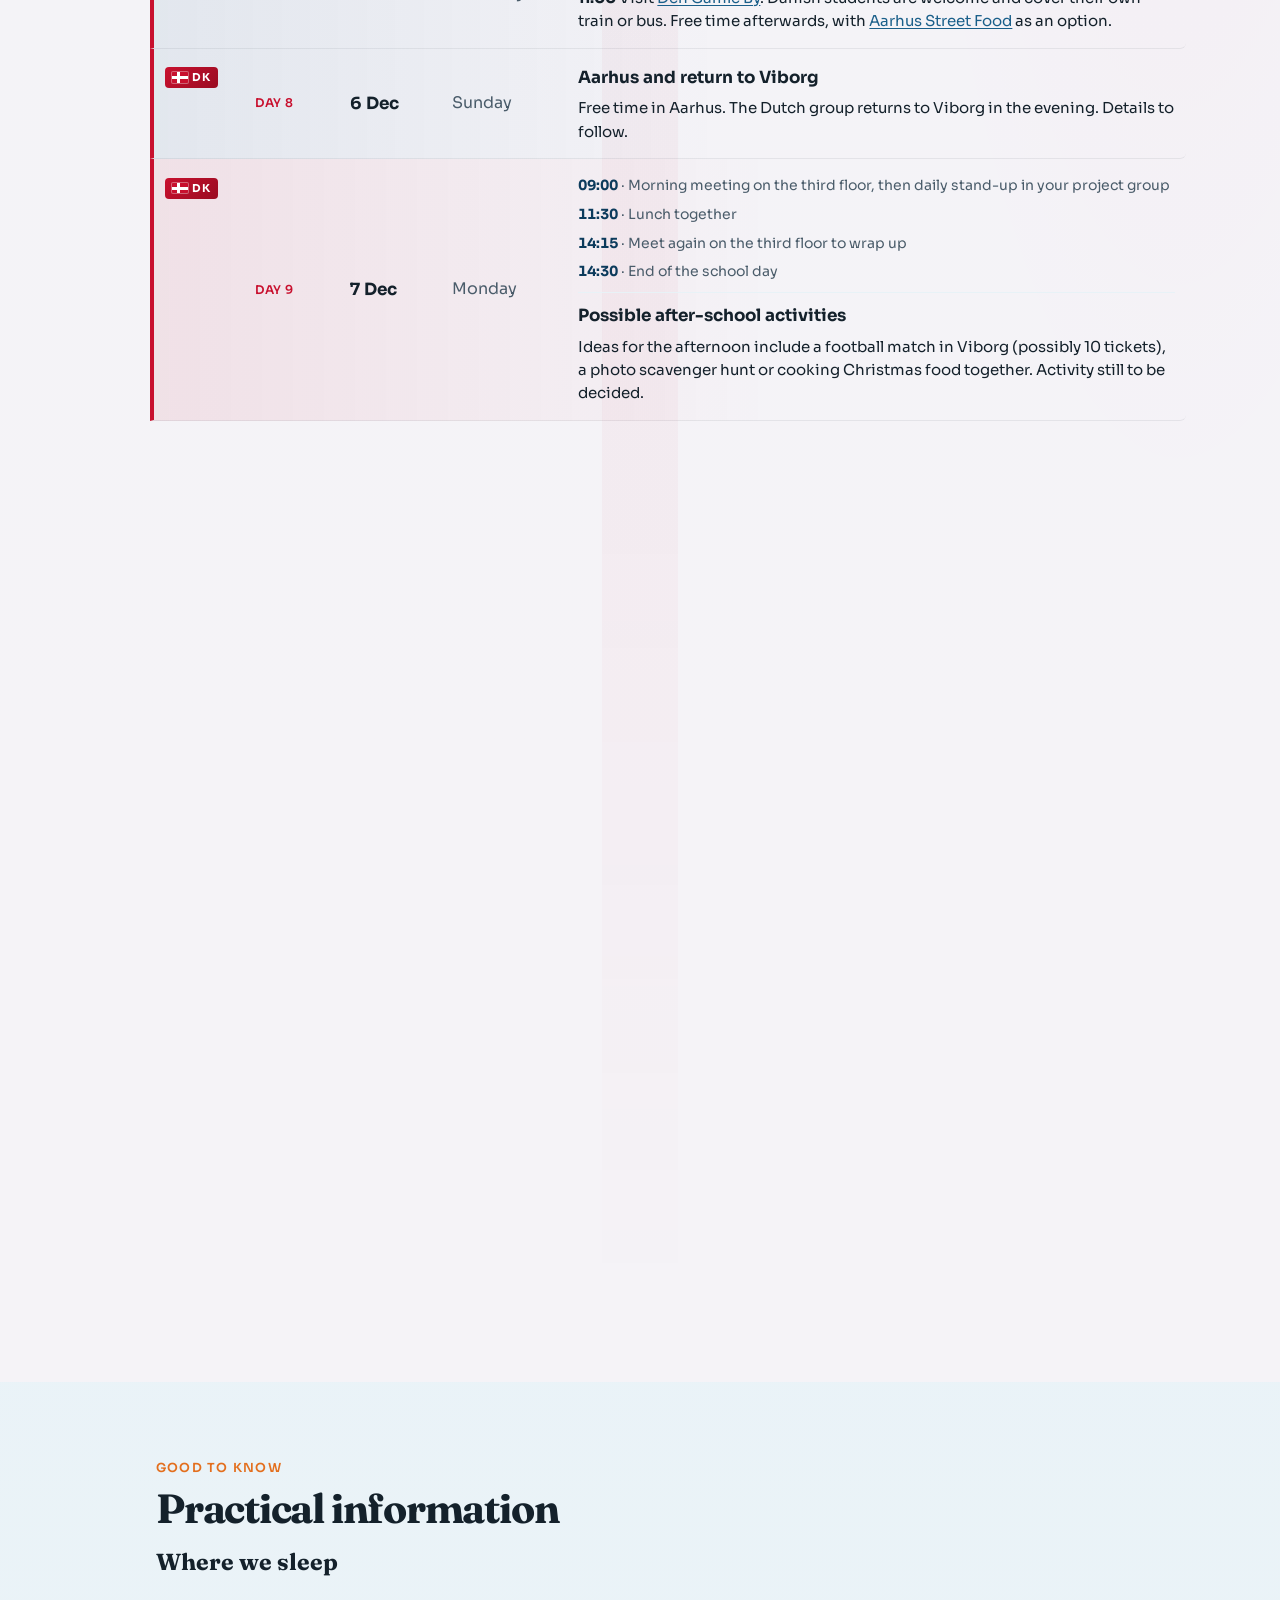
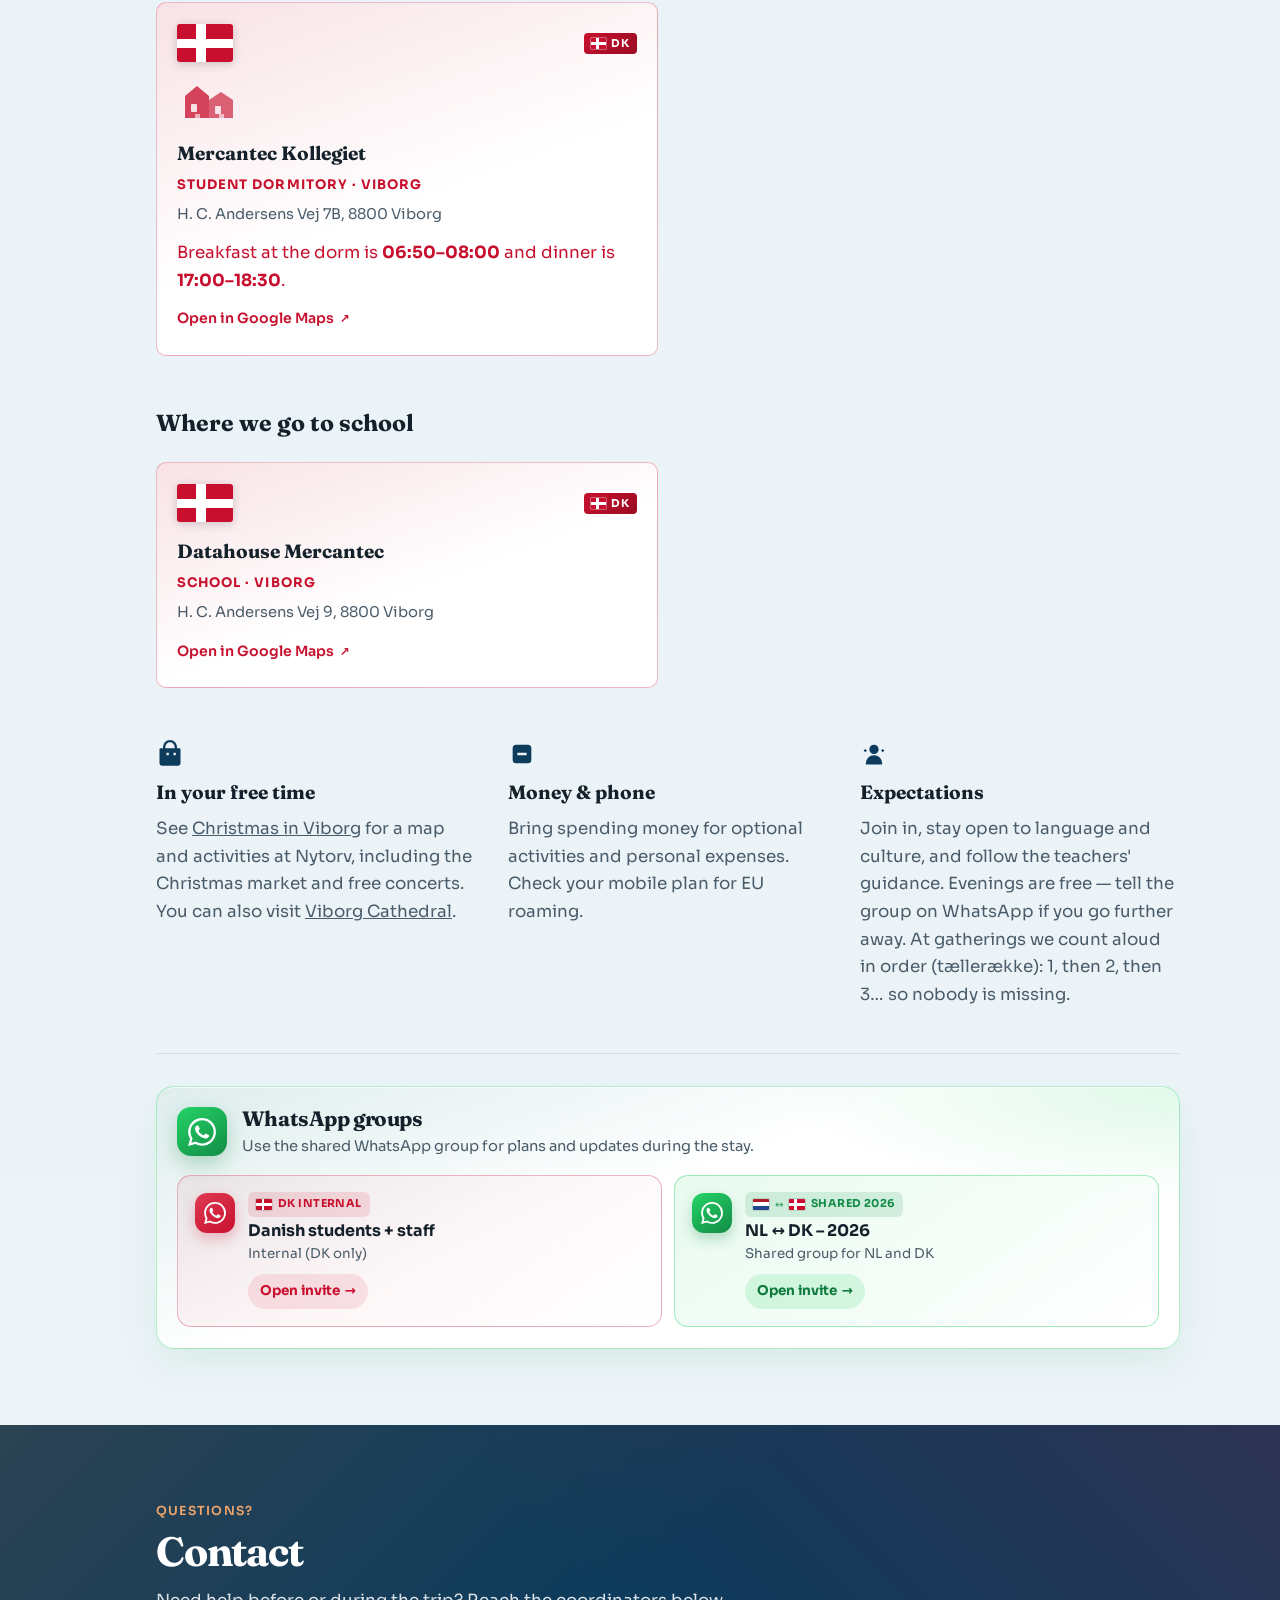
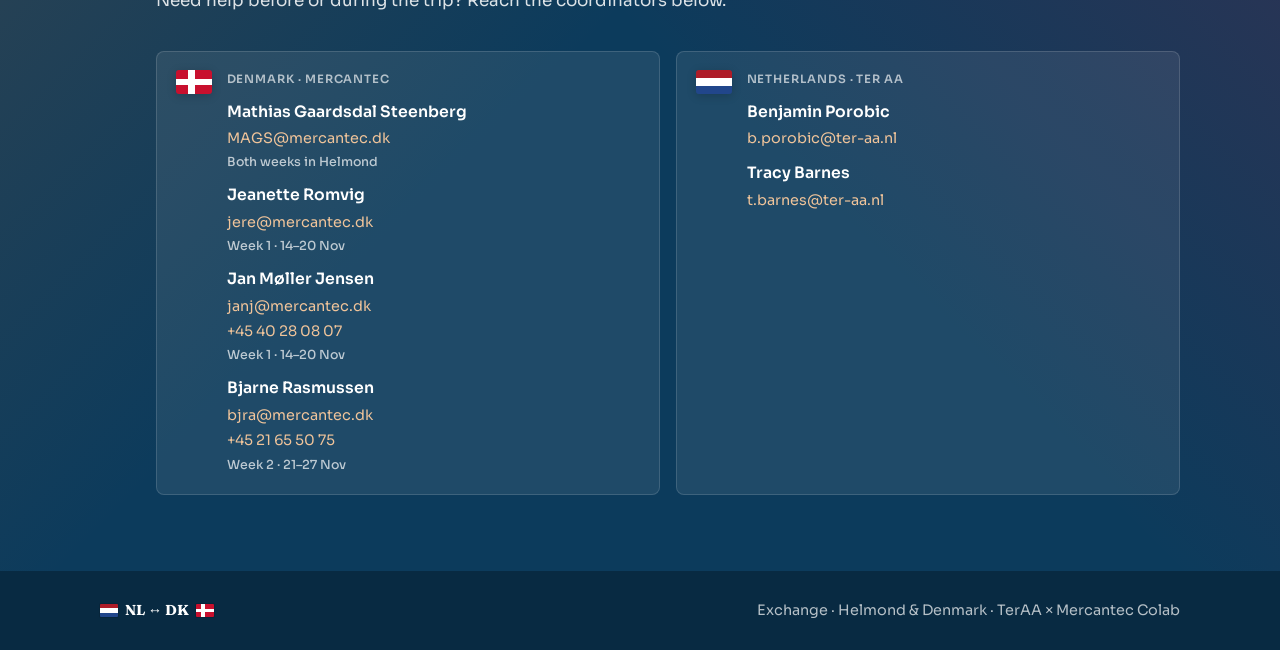
==== commit 80c588f9: "Vis morgenmøde, frokost og afslutning på hver skoledag" ====
--- a/index.html
+++ b/index.html
@@ -13,7 +13,7 @@
   <link rel="preconnect" href="https://fonts.googleapis.com" />
   <link rel="preconnect" href="https://fonts.gstatic.com" crossorigin />
   <link href="https://fonts.googleapis.com/css2?family=Fraunces:opsz,wght@9..144,500;9..144,700&family=Sora:wght@400;500;600;700&display=swap" rel="stylesheet" />
-  <link rel="stylesheet" href="styles.css?v=20261128c" />
+  <link rel="stylesheet" href="styles.css?v=20261128g" />
 </head>
 <body>
   <a class="skip-link" href="#content" data-i18n="shared.skipLink">Skip to content</a>
@@ -190,10 +190,13 @@
               <span class="sch-date" role="cell"><time datetime="2026-11-30">30 Nov</time></span>
               <span class="sch-weekday" role="cell" data-i18n="shared.weekday.monday">Monday</span>
               <div class="sch-what" role="cell">
+                <p class="viborg-school-time" data-i18n-html="viborg.school.morning"><strong>09:00</strong> · Morning meeting on the third floor, then daily stand-up in your project group</p>
                 <div class="viborg-lesson">
                   <svg class="viborg-lesson-icon" width="20" height="20" aria-hidden="true"><use href="#viborg-icon-lesson"/></svg>
                   <p data-i18n-html="viborg.day2.theory"><strong>10:00 · Unit testing in C#</strong><br>We compare unit, integration and end-to-end tests, then write a small test in xUnit or NUnit using Arrange–Act–Assert. We look at how a mock replaces a dependency so the test can focus on one behaviour.</p>
                 </div>
+                <p class="viborg-school-time" data-i18n-html="viborg.school.lunch"><strong>11:30</strong> · Lunch together</p>
+                <p class="viborg-school-time" data-i18n-html="viborg.school.wrap"><strong>14:15</strong> · Meet again on the third floor to wrap up</p>
                 <p class="viborg-school-end" data-i18n-html="viborg.school.end"><strong>14:30</strong> · End of the school day</p>
                 <strong data-i18n="viborg.day2.title">Ice skating near Borgvold</strong>
                 <p class="viborg-day-detail" data-i18n-html="viborg.day2.body"><strong>14:30</strong> Walk together from school to the ice rink near Borgvold. Return before dinner.</p>
@@ -205,10 +208,13 @@
               <span class="sch-date" role="cell"><time datetime="2026-12-01">1 Dec</time></span>
               <span class="sch-weekday" role="cell" data-i18n="shared.weekday.tuesday">Tuesday</span>
               <div class="sch-what" role="cell">
+                <p class="viborg-school-time" data-i18n-html="viborg.school.morning"><strong>09:00</strong> · Morning meeting on the third floor, then daily stand-up in your project group</p>
                 <div class="viborg-lesson">
                   <svg class="viborg-lesson-icon" width="20" height="20" aria-hidden="true"><use href="#viborg-icon-lesson"/></svg>
                   <p data-i18n-html="viborg.day3.theory"><strong>10:00 · Integration testing</strong><br>We test how components work together. For example, we can send a request to an API, let it read or save data in a test database and check the response.</p>
                 </div>
+                <p class="viborg-school-time" data-i18n-html="viborg.school.lunch"><strong>11:30</strong> · Lunch together</p>
+                <p class="viborg-school-time" data-i18n-html="viborg.school.wrap"><strong>14:15</strong> · Meet again on the third floor to wrap up</p>
                 <p class="viborg-school-end" data-i18n-html="viborg.school.end"><strong>14:30</strong> · End of the school day</p>
                 <strong data-i18n="viborg.day3.title">Free afternoon</strong>
                 <p class="viborg-day-detail" data-i18n-html="viborg.day3.body">Visit the <a href="https://vierviborg.dk/da/jul-i-viborg">Christmas market at Nytorv</a> until <strong>19:00</strong>, play board games at school, watch a film together or go to a café or bar. Make plans on WhatsApp.</p>
@@ -220,10 +226,13 @@
               <span class="sch-date" role="cell"><time datetime="2026-12-02">2 Dec</time></span>
               <span class="sch-weekday" role="cell" data-i18n="shared.weekday.wednesday">Wednesday</span>
               <div class="sch-what" role="cell">
+                <p class="viborg-school-time" data-i18n-html="viborg.school.morning"><strong>09:00</strong> · Morning meeting on the third floor, then daily stand-up in your project group</p>
                 <div class="viborg-lesson">
                   <svg class="viborg-lesson-icon" width="20" height="20" aria-hidden="true"><use href="#viborg-icon-lesson"/></svg>
                   <p data-i18n-html="viborg.day4.theory"><strong>10:00 · End-to-end testing with Bruno</strong><br>We build an API test collection around a complete flow, such as signing in and calling a protected endpoint. We check successful responses and error cases, then look at how the team can share and rerun the tests.</p>
                 </div>
+                <p class="viborg-school-time" data-i18n-html="viborg.school.lunch"><strong>11:30</strong> · Lunch together</p>
+                <p class="viborg-school-time" data-i18n-html="viborg.school.wrap"><strong>14:15</strong> · Meet again on the third floor to wrap up</p>
                 <p class="viborg-school-end" data-i18n-html="viborg.school.end"><strong>14:30</strong> · End of the school day</p>
                 <strong data-i18n="viborg.day4.title">Space Jump</strong>
                 <p class="viborg-day-detail" data-i18n-html="viborg.day4.body">Meet downstairs at Mercantec Kollegiet at <strong>14:45</strong>. Trampolines and arcade from <strong>16:00 to 19:00</strong>. Cost <strong>DKK 30 per person</strong>. Alternatively, meet other students at Ølluminati from around <strong>16:00</strong> for non-alcoholic drinks and board games too.</p>
@@ -235,10 +244,13 @@
               <span class="sch-date" role="cell"><time datetime="2026-12-03">3 Dec</time></span>
               <span class="sch-weekday" role="cell" data-i18n="shared.weekday.thursday">Thursday</span>
               <div class="sch-what" role="cell">
+                <p class="viborg-school-time" data-i18n-html="viborg.school.morning"><strong>09:00</strong> · Morning meeting on the third floor, then daily stand-up in your project group</p>
                 <div class="viborg-lesson">
                   <svg class="viborg-lesson-icon" width="20" height="20" aria-hidden="true"><use href="#viborg-icon-lesson"/></svg>
                   <p data-i18n-html="viborg.day5.theory"><strong>10:00 · GitHub Actions</strong><br>We look at where continuous integration and deployment fit into CI/CD. We set up a workflow that builds the project and runs tests automatically, then use the status and logs to find out why a check failed.</p>
                 </div>
+                <p class="viborg-school-time" data-i18n-html="viborg.school.lunch"><strong>11:30</strong> · Lunch together</p>
+                <p class="viborg-school-time" data-i18n-html="viborg.school.wrap"><strong>14:15</strong> · Meet again on the third floor to wrap up</p>
                 <p class="viborg-school-end" data-i18n-html="viborg.school.end"><strong>14:30</strong> · End of the school day</p>
                 <strong data-i18n="viborg.day5.title">Beer Walk and board games</strong>
                 <p class="viborg-day-detail" data-i18n-html="viborg.day5.body">The <a href="https://vierviborg.dk/en/attractions/viborg-beer-walk">Viborg Beer Walk</a> costs <strong>DKK 150 per person</strong> for six small beers and a glass to keep. Route to follow. Ølluminati is a possible meeting point before or after. Board games at Datahouse around <strong>14:00–20:00</strong>.</p>
@@ -281,6 +293,9 @@
               <span class="sch-date" role="cell"><time datetime="2026-12-07">7 Dec</time></span>
               <span class="sch-weekday" role="cell" data-i18n="shared.weekday.monday">Monday</span>
               <div class="sch-what" role="cell">
+                <p class="viborg-school-time" data-i18n-html="viborg.school.morning"><strong>09:00</strong> · Morning meeting on the third floor, then daily stand-up in your project group</p>
+                <p class="viborg-school-time" data-i18n-html="viborg.school.lunch"><strong>11:30</strong> · Lunch together</p>
+                <p class="viborg-school-time" data-i18n-html="viborg.school.wrap"><strong>14:15</strong> · Meet again on the third floor to wrap up</p>
                 <p class="viborg-school-end" data-i18n-html="viborg.school.end"><strong>14:30</strong> · End of the school day</p>
                 <strong data-i18n="viborg.day9.title">Possible after-school activities</strong>
                 <p class="viborg-day-detail" data-i18n-html="viborg.day9.body">Ideas for the afternoon include a football match in Viborg (possibly 10 tickets), a photo scavenger hunt or cooking Christmas food together. Activity still to be decided.</p>
@@ -292,6 +307,9 @@
               <span class="sch-date" role="cell"><time datetime="2026-12-08">8 Dec</time></span>
               <span class="sch-weekday" role="cell" data-i18n="shared.weekday.tuesday">Tuesday</span>
               <div class="sch-what" role="cell">
+                <p class="viborg-school-time" data-i18n-html="viborg.school.morning"><strong>09:00</strong> · Morning meeting on the third floor, then daily stand-up in your project group</p>
+                <p class="viborg-school-time" data-i18n-html="viborg.school.lunch"><strong>11:30</strong> · Lunch together</p>
+                <p class="viborg-school-time" data-i18n-html="viborg.school.wrap"><strong>14:15</strong> · Meet again on the third floor to wrap up</p>
                 <p class="viborg-school-end" data-i18n-html="viborg.school.end"><strong>14:30</strong> · End of the school day</p>
                 <strong data-i18n="viborg.day10.title">Free afternoon</strong>
                 <p class="viborg-day-detail" data-i18n-html="viborg.day10.body"><a href="https://vierviborg.dk/da/jul-i-viborg">Christmas market at Nytorv</a> until <strong>19:00</strong>, board games, a film, bowling or laser tag. Make plans on WhatsApp.</p>
@@ -303,10 +321,13 @@
               <span class="sch-date" role="cell"><time datetime="2026-12-09">9 Dec</time></span>
               <span class="sch-weekday" role="cell" data-i18n="shared.weekday.wednesday">Wednesday</span>
               <div class="sch-what" role="cell">
+                <p class="viborg-school-time" data-i18n-html="viborg.school.morning"><strong>09:00</strong> · Morning meeting on the third floor, then daily stand-up in your project group</p>
+                <p class="viborg-school-time" data-i18n-html="viborg.school.lunch"><strong>11:30</strong> · Lunch together</p>
                 <div class="viborg-lesson">
                   <svg class="viborg-lesson-icon" width="20" height="20" aria-hidden="true"><use href="#viborg-icon-lesson"/></svg>
                   <p data-i18n-html="viborg.day11.presentations"><strong>12:00 · Joint presentations on the third floor</strong><br>All project groups take part. Presentations continue until <strong>14:30</strong>.</p>
                 </div>
+                <p class="viborg-school-time" data-i18n-html="viborg.school.presentationsContinue"><strong>14:15</strong> · Presentations continue on the third floor</p>
                 <p class="viborg-school-end" data-i18n-html="viborg.school.end"><strong>14:30</strong> · End of the school day</p>
                 <strong data-i18n="viborg.day11.title">Optional meet-up at Ølluminati</strong>
                 <p class="viborg-day-detail" data-i18n-html="viborg.day11.body">Suggestion: meet other Mercantec students at Ølluminati around <strong>16:00</strong>.</p>
@@ -318,6 +339,9 @@
               <span class="sch-date" role="cell"><time datetime="2026-12-10">10 Dec</time></span>
               <span class="sch-weekday" role="cell" data-i18n="shared.weekday.thursday">Thursday</span>
               <div class="sch-what" role="cell">
+                <p class="viborg-school-time" data-i18n-html="viborg.school.morning"><strong>09:00</strong> · Morning meeting on the third floor, then daily stand-up in your project group</p>
+                <p class="viborg-school-time" data-i18n-html="viborg.school.lunch"><strong>11:30</strong> · Lunch together</p>
+                <p class="viborg-school-time" data-i18n-html="viborg.school.wrap"><strong>14:15</strong> · Meet again on the third floor to wrap up</p>
                 <p class="viborg-school-end" data-i18n-html="viborg.school.end"><strong>14:30</strong> · End of the school day</p>
                 <strong data-i18n="viborg.day12.title">Jam Night</strong>
                 <p class="viborg-day-detail" data-i18n-html="viborg.day12.body"><a href="https://paletten.dk/event/jam-night-26-vol-6/">Jam Night at Paletten</a> starts at <strong>19:00</strong>.</p>
@@ -537,7 +561,7 @@
     </div>
   </footer>
 
-  <script src="i18n.js?v=20261128f"></script>
+  <script src="i18n.js?v=20261128g"></script>
   <script src="/pwa.js?v=20261114b" defer></script>
   <script src="script.js?v=20261128a"></script>
 </body>
--- a/styles.css
+++ b/styles.css
@@ -6166,14 +6166,27 @@
   margin-top: 0.13rem;
 }
 
+.viborg-school-time,
+.viborg-school-end {
+  color: var(--muted);
+  font-size: 0.875rem;
+}
+
+.viborg-school-time {
+  margin: 0 0 0.35rem;
+}
+
+.viborg-school-time + .viborg-lesson {
+  margin-top: 0.6rem;
+}
+
 .viborg-school-end {
   margin: 0 0 0.55rem;
   padding-bottom: 0.55rem;
   border-bottom: 1px solid var(--foam);
-  color: var(--muted);
-  font-size: 0.875rem;
-}
-
+}
+
+.viborg-school-time strong,
 .viborg-school-end strong {
   color: var(--sea);
   font-variant-numeric: tabular-nums;
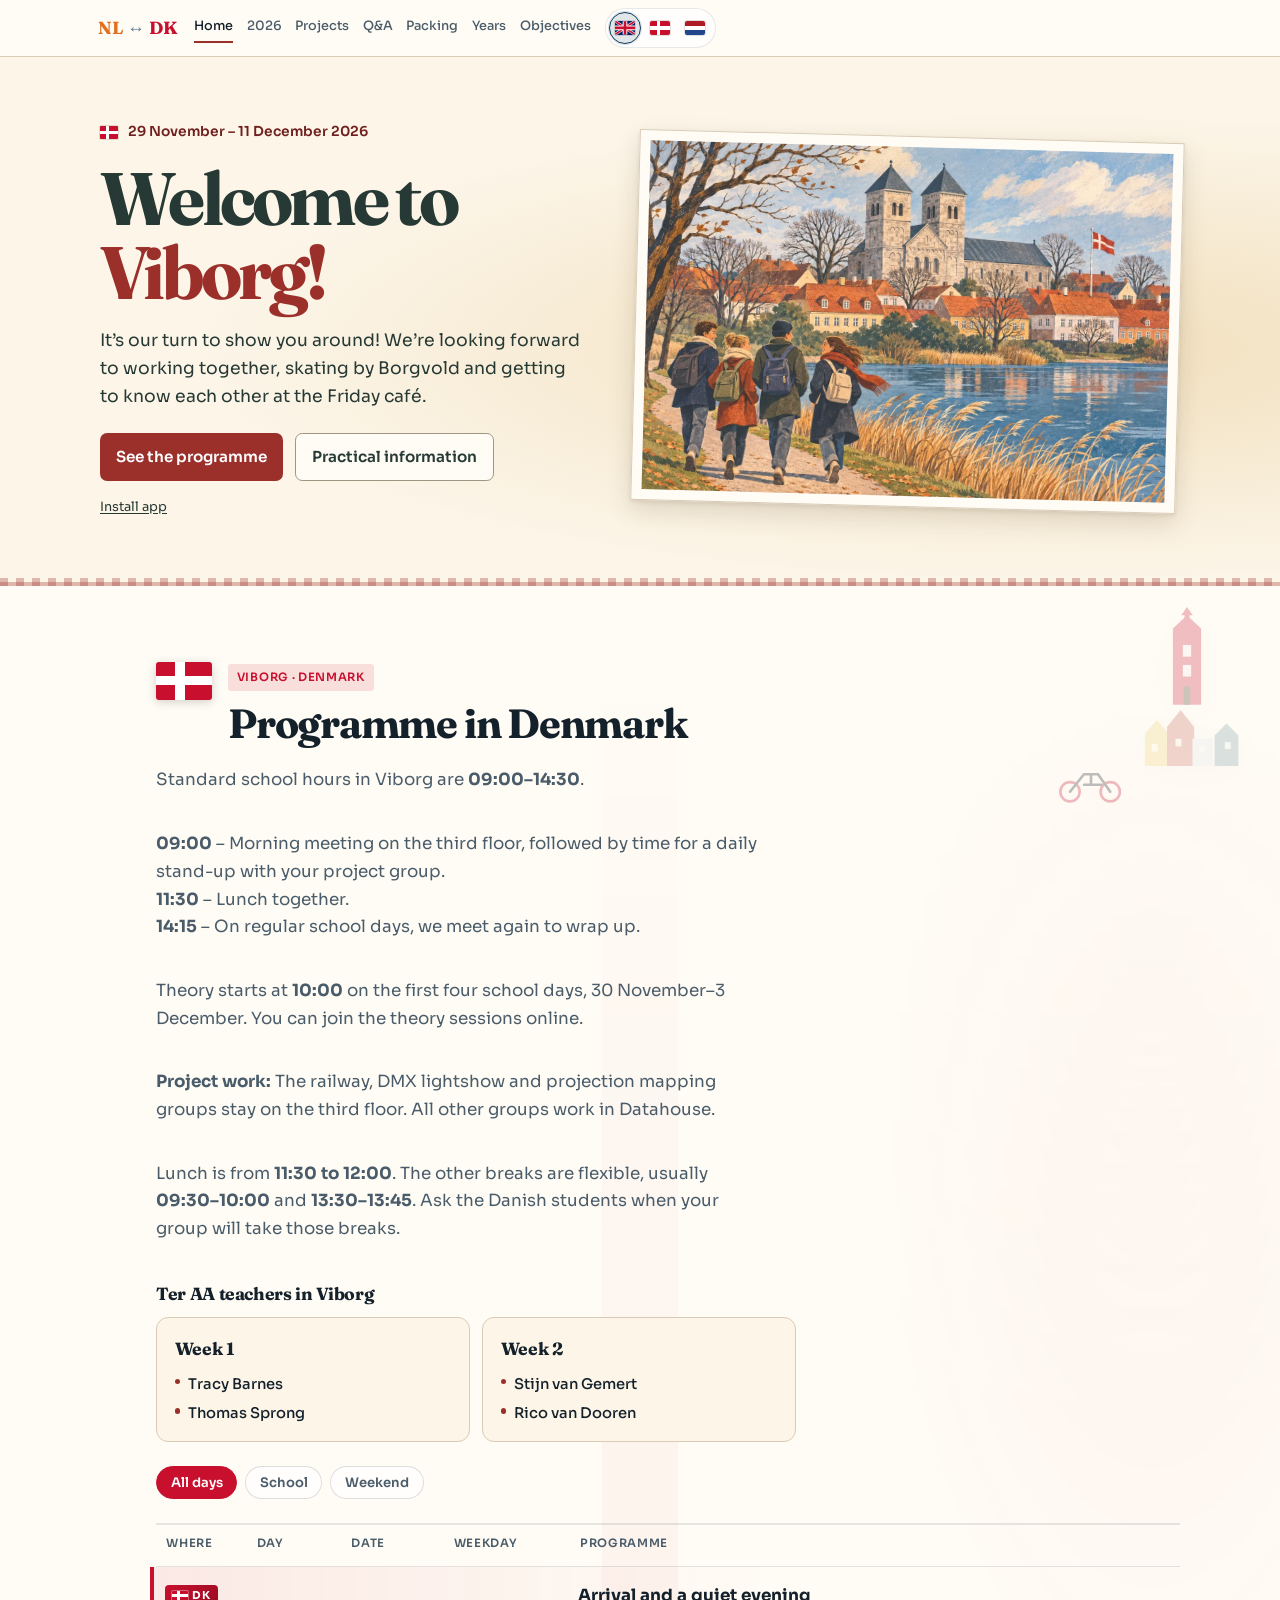
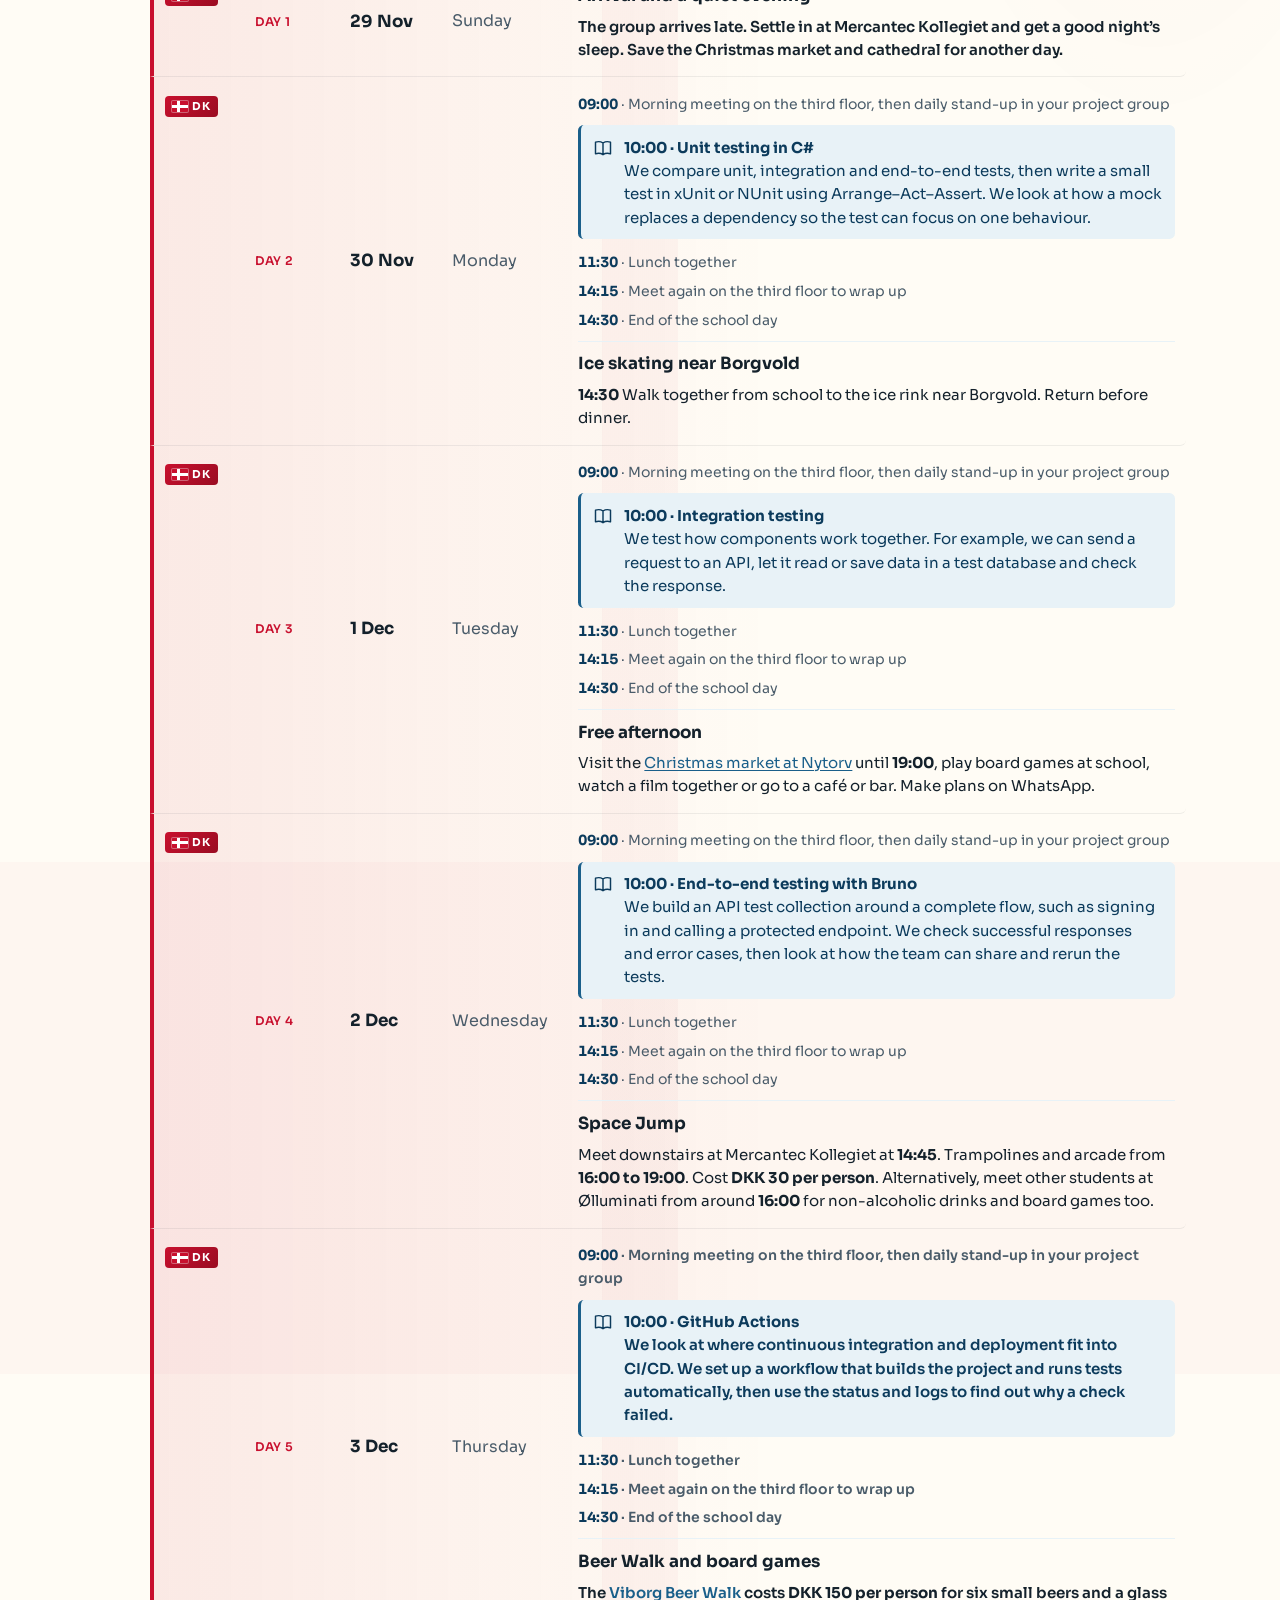
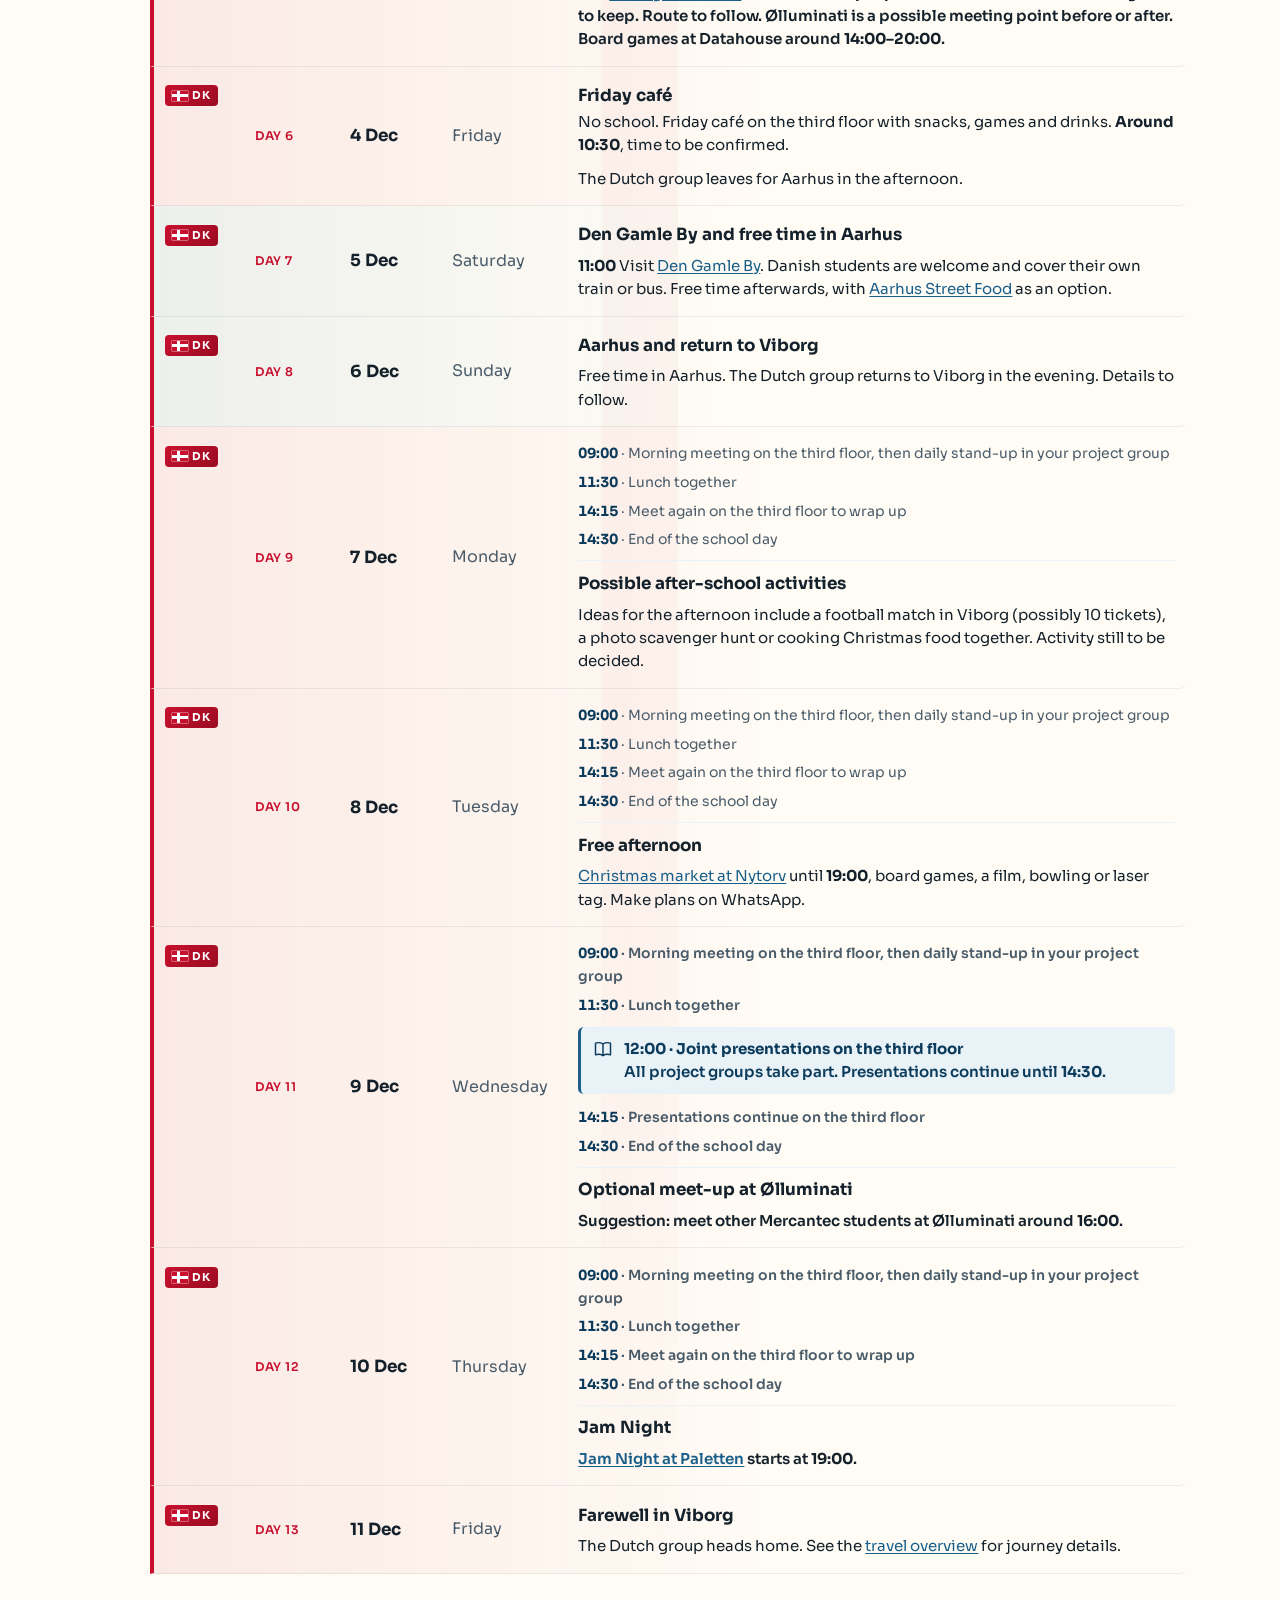
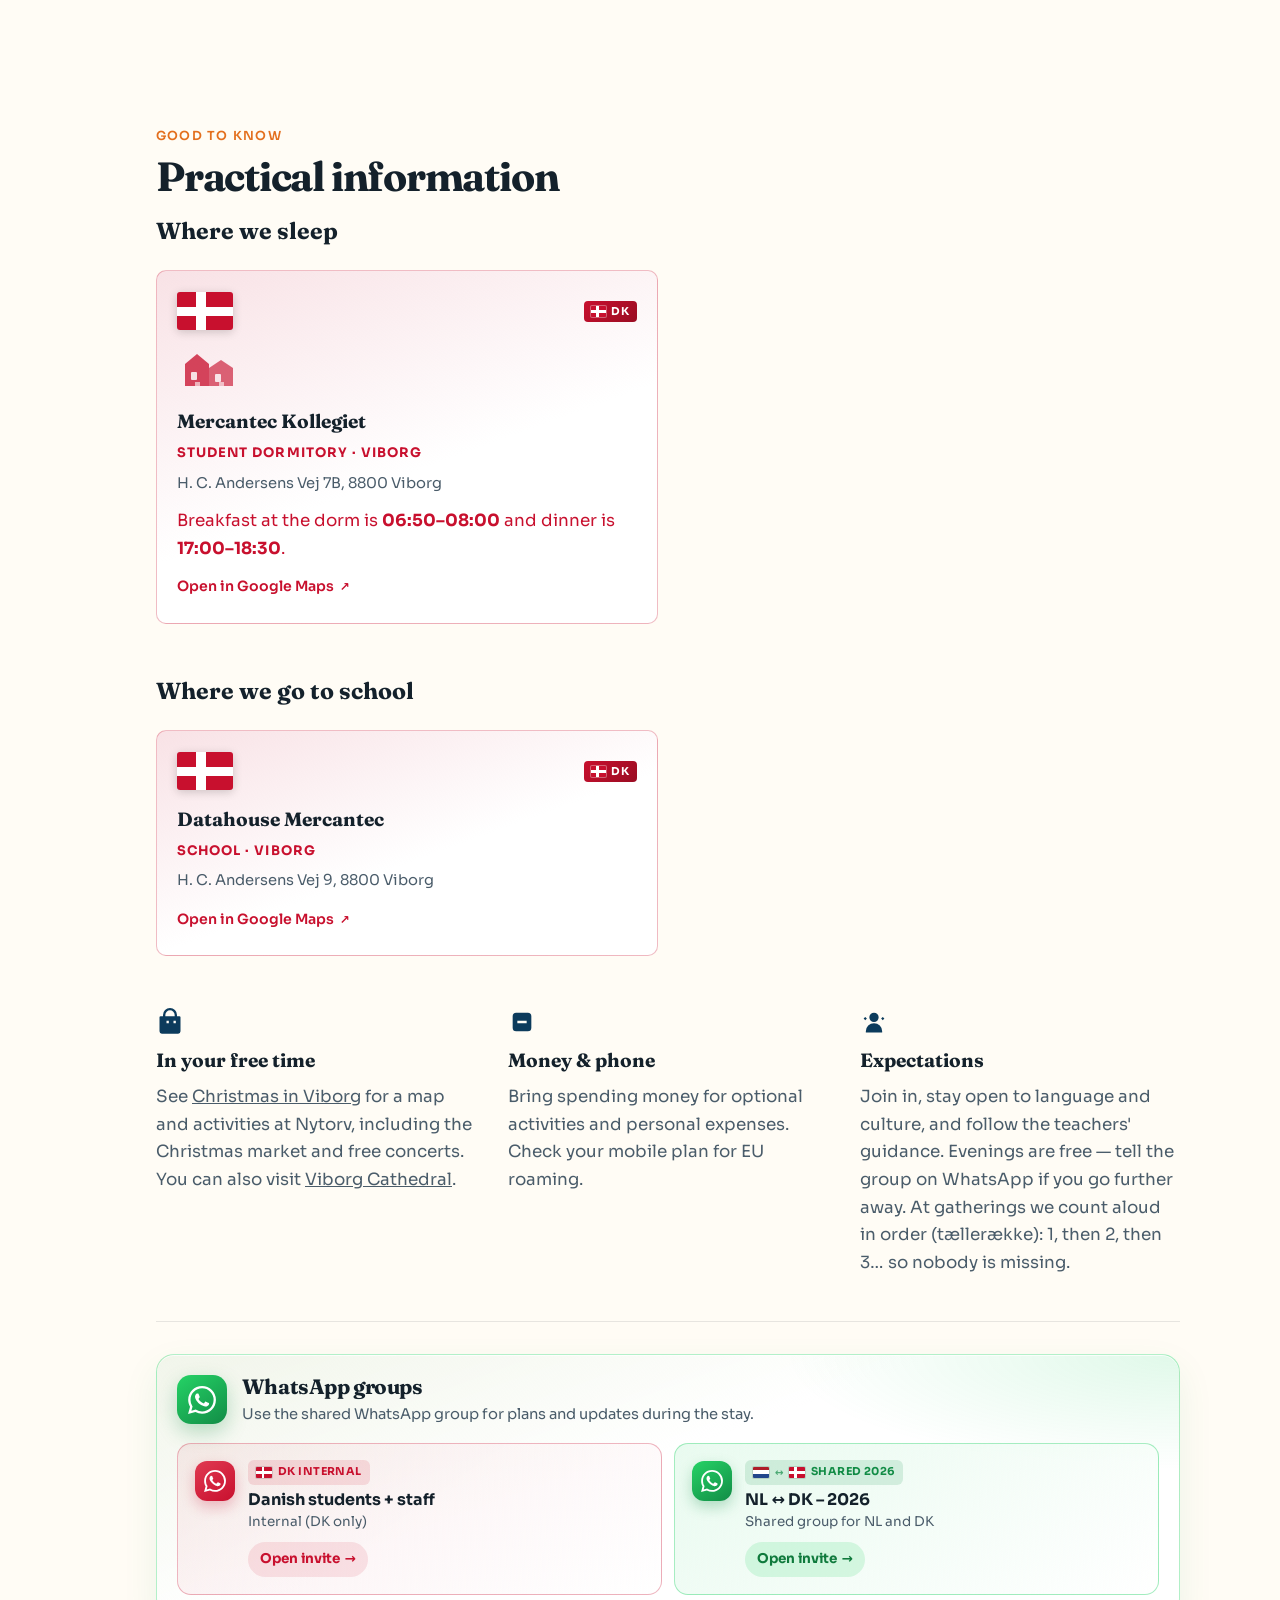
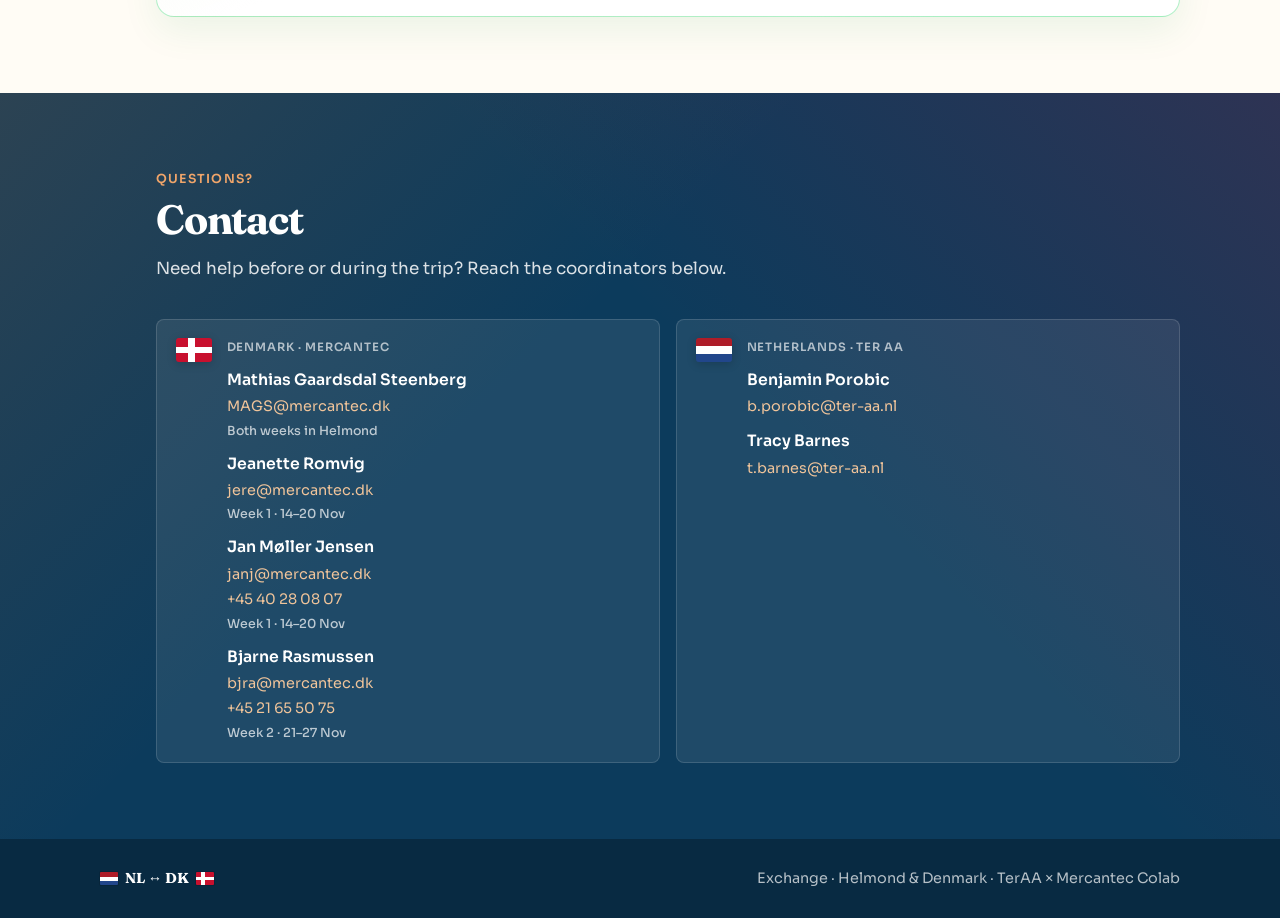
==== commit fdfcd5e2: "Byd eleverne velkommen med et dansk postkort fra Viborg" ====
--- a/index.html
+++ b/index.html
@@ -9,13 +9,13 @@
   <link rel="icon" href="favicon-32.png" type="image/png" sizes="32x32" />
   <link rel="apple-touch-icon" href="apple-touch-icon.png" />
   <link rel="manifest" href="/manifest.webmanifest" />
-  <meta name="theme-color" content="#0c3b5c" />
+  <meta name="theme-color" content="#fcf5e8" />
   <link rel="preconnect" href="https://fonts.googleapis.com" />
   <link rel="preconnect" href="https://fonts.gstatic.com" crossorigin />
   <link href="https://fonts.googleapis.com/css2?family=Fraunces:opsz,wght@9..144,500;9..144,700&family=Sora:wght@400;500;600;700&display=swap" rel="stylesheet" />
-  <link rel="stylesheet" href="styles.css?v=20261128g" />
+  <link rel="stylesheet" href="styles.css?v=20261128h" />
 </head>
-<body>
+<body class="page-viborg">
   <a class="skip-link" href="#content" data-i18n="shared.skipLink">Skip to content</a>
 
   <svg width="0" height="0" hidden aria-hidden="true">
@@ -84,17 +84,28 @@
   <main id="top">
     <div id="content">
       <header class="y26-hero viborg-hero" aria-labelledby="hero-title">
-        <div class="y26-hero-bg" aria-hidden="true"></div>
-        <div class="section-inner y26-hero-inner">
-          <h1 id="hero-title" data-i18n="viborg.title">Viborg programme 2026</h1>
-          <p class="section-lead" data-i18n="viborg.lead">29 November – 11 December · Daily programme, meals, addresses and contacts.</p>
-          <div class="hero-cta">
-            <a class="btn btn-primary" href="#program-dk" data-i18n="index.hero.cta.programme">See the programme</a>
-            <a class="btn btn-ghost" href="#practical" data-i18n="viborg.cta.practical">Practical information</a>
-            <button class="btn btn-ghost" type="button" data-pwa-install data-i18n="pwa.install" aria-expanded="false" aria-controls="pwa-instructions" hidden>Install app</button>
-          </div>
-          <p class="pwa-note" id="pwa-instructions" data-pwa-instructions data-i18n="pwa.instructions" hidden>On iPhone, open the Share menu and choose Add to Home Screen, then Open as Web App. In Chrome or Edge, use Install app in the browser menu.</p>
-          <p class="pwa-note" role="status" data-pwa-ready data-i18n="viborg.offline" hidden>The programme is ready offline.</p>
+        <div class="section-inner viborg-welcome">
+          <div class="viborg-welcome-copy">
+            <p class="viborg-welcome-date">
+              <span class="flag-mark flag-mark-dk" aria-hidden="true"><i></i><i></i></span>
+              <span data-i18n="viborg.welcome.dates">29 November – 11 December 2026</span>
+            </p>
+            <h1 id="hero-title" data-i18n-html="viborg.welcome.title">Welcome to <span>Viborg!</span></h1>
+            <p class="viborg-welcome-message" data-i18n="viborg.welcome.message">It’s our turn to show you around! We’re looking forward to working together, skating by Borgvold and getting to know each other at the Friday café.</p>
+            <div class="hero-cta">
+              <a class="btn btn-primary" href="#program-dk" data-i18n="index.hero.cta.programme">See the programme</a>
+              <a class="btn btn-ghost" href="#practical" data-i18n="viborg.cta.practical">Practical information</a>
+            </div>
+            <div class="viborg-app-tools">
+              <button type="button" data-pwa-install data-i18n="pwa.install" aria-expanded="false" aria-controls="pwa-instructions" hidden>Install app</button>
+              <span class="pwa-note" role="status" data-pwa-ready data-i18n="viborg.offline" hidden>The programme is ready offline.</span>
+            </div>
+            <p class="pwa-note" id="pwa-instructions" data-pwa-instructions data-i18n="pwa.instructions" hidden>On iPhone, open the Share menu and choose Add to Home Screen, then Open as Web App. In Chrome or Edge, use Install app in the browser menu.</p>
+          </div>
+          <div class="viborg-postcard">
+            <img src="media/2026/viborg-velkomst.webp" width="1200" height="800" fetchpriority="high"
+                 alt="Four students walk along the lake with Viborg Cathedral, red rooftops and a Danish flag across the water." data-i18n-attr="alt:viborg.welcome.image" />
+          </div>
         </div>
       </header>
 
@@ -561,7 +572,7 @@
     </div>
   </footer>
 
-  <script src="i18n.js?v=20261128g"></script>
+  <script src="i18n.js?v=20261128h"></script>
   <script src="/pwa.js?v=20261114b" defer></script>
   <script src="script.js?v=20261128a"></script>
 </body>
--- a/styles.css
+++ b/styles.css
@@ -6114,12 +6114,177 @@
   .project-search { width: 100%; }
 }
 
-.viborg-hero .y26-hero-inner {
-  max-width: var(--max);
+.page-viborg {
+  --paper: #fcf5e8;
+  --paper-light: #fffcf5;
+  --paper-edge: #d9cbb6;
+  --postcard-red: #9b302b;
+  --postcard-red-dark: #70201e;
+  --print-ink: #263934;
+  --print-muted: #535b50;
+  background: var(--paper-light);
+}
+
+.page-viborg .site-header {
+  background: var(--paper-light);
+  border-bottom-color: var(--paper-edge);
+}
+
+.page-viborg .nav a.is-active {
+  border-bottom-color: var(--postcard-red);
+}
+
+.viborg-hero {
+  padding: clamp(2.25rem, 5vw, 4.5rem) 0;
+  background: radial-gradient(ellipse at 82% 55%, #f1dfbc, transparent 57%), var(--paper);
+  color: var(--print-ink);
+}
+
+.viborg-hero::after {
+  content: "";
+  position: absolute;
+  inset: auto 0 0;
+  height: 8px;
+  background: repeating-linear-gradient(90deg, #9b302b50 0 8px, transparent 8px 16px),
+              repeating-linear-gradient(0deg, #9b302b50 0 4px, transparent 4px 8px);
+}
+
+.viborg-welcome {
+  display: grid;
+  grid-template-columns: minmax(0, .94fr) minmax(0, 1.06fr);
+  align-items: center;
+  gap: clamp(1.5rem, 4vw, 4rem);
+}
+
+.viborg-welcome-date {
+  display: flex;
+  align-items: center;
+  gap: .6rem;
+  margin: 0 0 1.15rem;
+  font-size: .86rem;
+  font-weight: 600;
+  color: var(--postcard-red-dark);
+}
+
+.viborg-hero h1 {
+  margin: 0;
+  font-size: clamp(3.35rem, 5.8vw, 5.1rem);
+  line-height: .99;
+  letter-spacing: -.05em;
+  color: var(--print-ink);
+}
+
+.viborg-hero h1 span {
+  display: block;
+  color: var(--postcard-red);
+}
+
+.viborg-welcome-message {
+  margin: 1.15rem 0 1.4rem;
+  max-width: 44ch;
+  font-size: clamp(1rem, 1.35vw, 1.13rem);
+  line-height: 1.6;
+}
+
+.viborg-hero .btn {
+  min-height: 44px;
+  padding: .65rem 1rem;
+  border-radius: .45rem;
+  box-shadow: none;
+}
+
+.viborg-hero .btn-primary {
+  background: var(--postcard-red);
+}
+
+.viborg-hero .btn-primary:hover {
+  background: var(--postcard-red-dark);
+}
+
+.viborg-hero .btn-ghost {
+  color: var(--print-ink);
+  border: 1px solid #a09483;
+  background: var(--paper-light);
+}
+
+.viborg-hero .btn-ghost:hover {
+  border-color: var(--postcard-red);
+  color: var(--postcard-red-dark);
+}
+
+.viborg-app-tools {
+  display: flex;
+  align-items: baseline;
+  flex-wrap: wrap;
+  gap: .2rem .85rem;
+  margin-top: .75rem;
+}
+
+.viborg-app-tools button {
+  border: 0;
+  padding: .25rem 0;
+  background: transparent;
+  color: var(--print-ink);
+  font: inherit;
+  font-size: .8rem;
+  text-decoration: underline;
+  text-underline-offset: .18em;
+  cursor: pointer;
 }
 
 .viborg-hero .pwa-note {
-  color: var(--muted);
+  color: var(--print-muted);
+}
+
+.viborg-app-tools .pwa-note {
+  margin: 0;
+  font-size: .8rem;
+}
+
+.viborg-hero :is(a, button):focus-visible {
+  outline: 3px solid var(--print-ink);
+  outline-offset: 3px;
+}
+
+.viborg-postcard {
+  padding: clamp(.4rem, .8vw, .65rem);
+  background: var(--paper-light);
+  border: 1px solid var(--paper-edge);
+  box-shadow: 0 10px 24px #45331e26, 0 2px 4px #45331e19;
+  transform: rotate(1.5deg);
+}
+
+.viborg-postcard img {
+  display: block;
+  width: 100%;
+  height: auto;
+}
+
+.page-viborg .program-dk {
+  border-top: 0;
+  background: var(--paper-light);
+}
+
+.page-viborg .staff-week {
+  border-color: var(--paper-edge);
+  background: var(--paper);
+}
+
+.page-viborg .staff-week-list li::before {
+  background: var(--postcard-red);
+}
+
+@media (max-width: 740px) {
+  .viborg-welcome {
+    grid-template-columns: minmax(0, 1fr);
+    gap: 1.6rem;
+  }
+
+  .viborg-welcome-date { margin-bottom: .75rem; }
+  .viborg-hero h1 { font-size: clamp(2.7rem, 9vw, 3.8rem); }
+  .viborg-hero h1 span { display: inline; }
+  .viborg-welcome-message { margin: .75rem 0 1rem; }
+  .viborg-postcard { width: min(100%, 31rem); justify-self: center; }
 }
 
 .program-dk .sch-what {
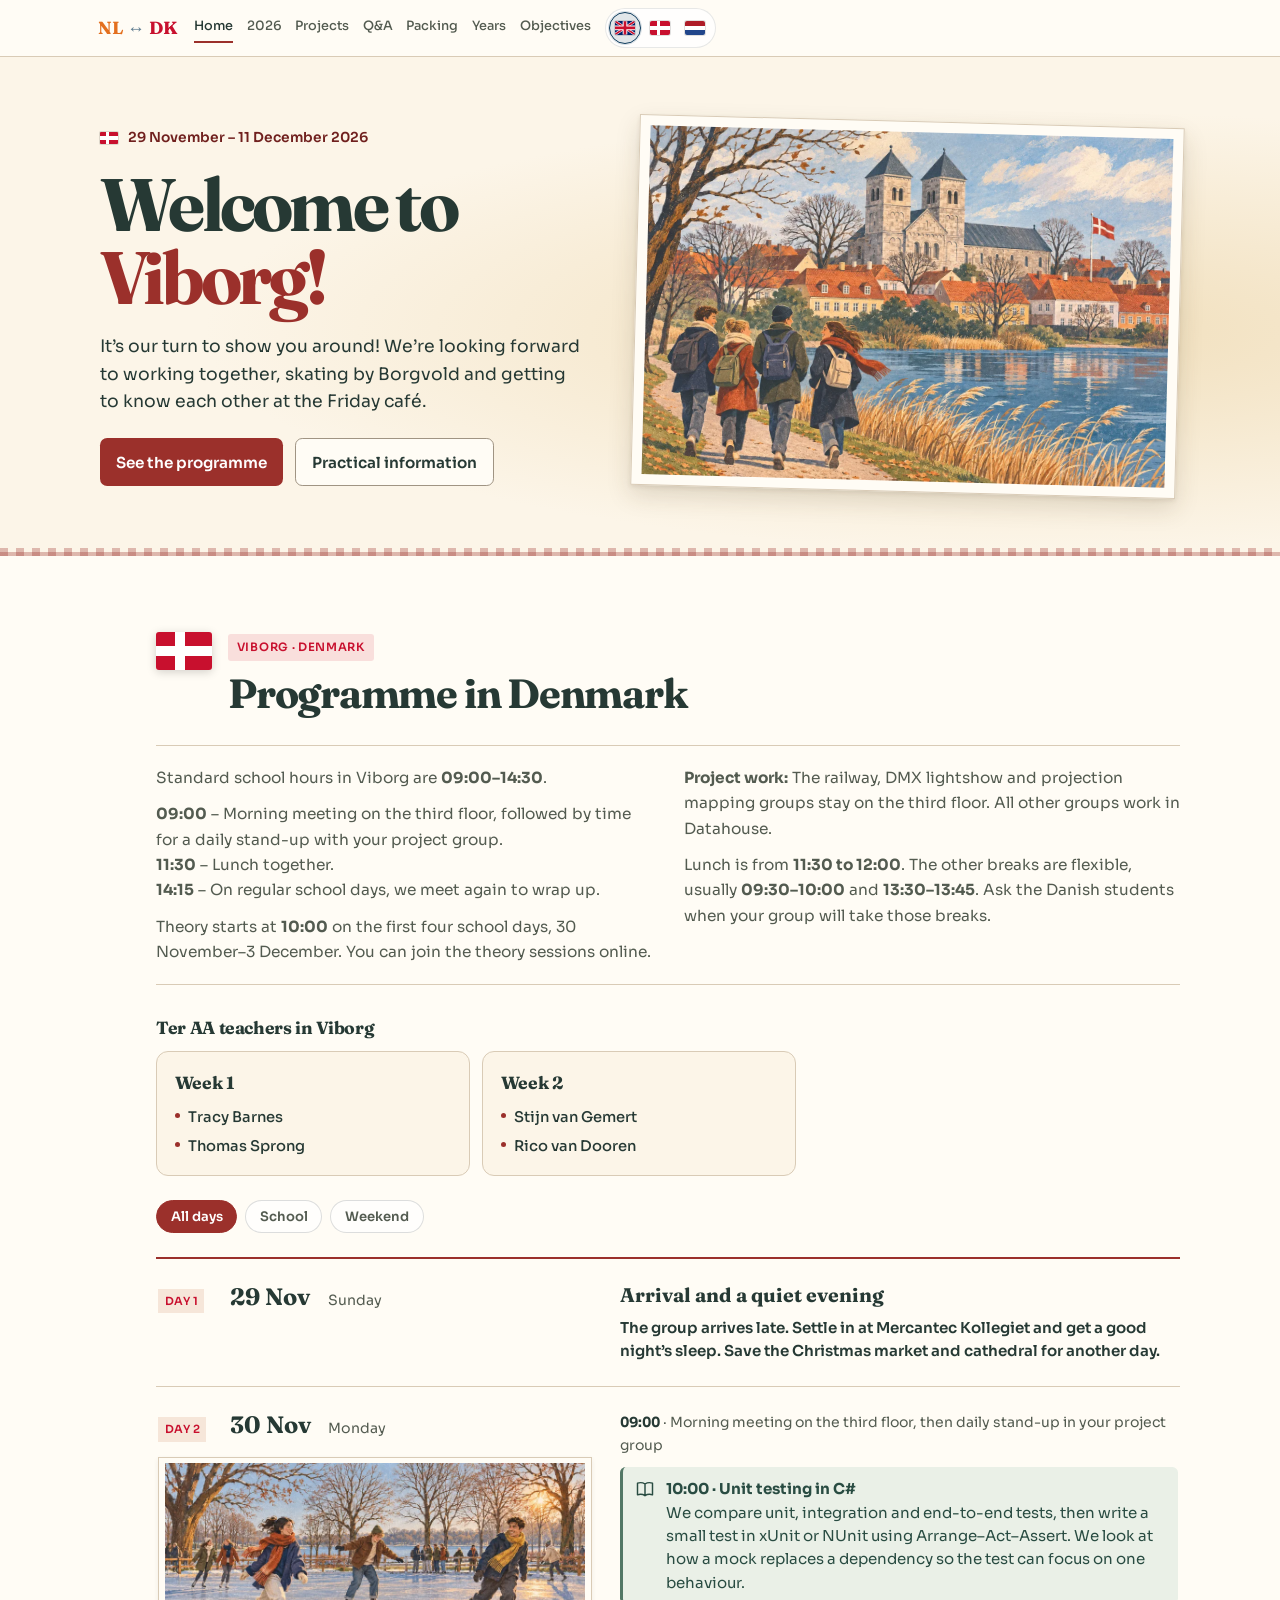
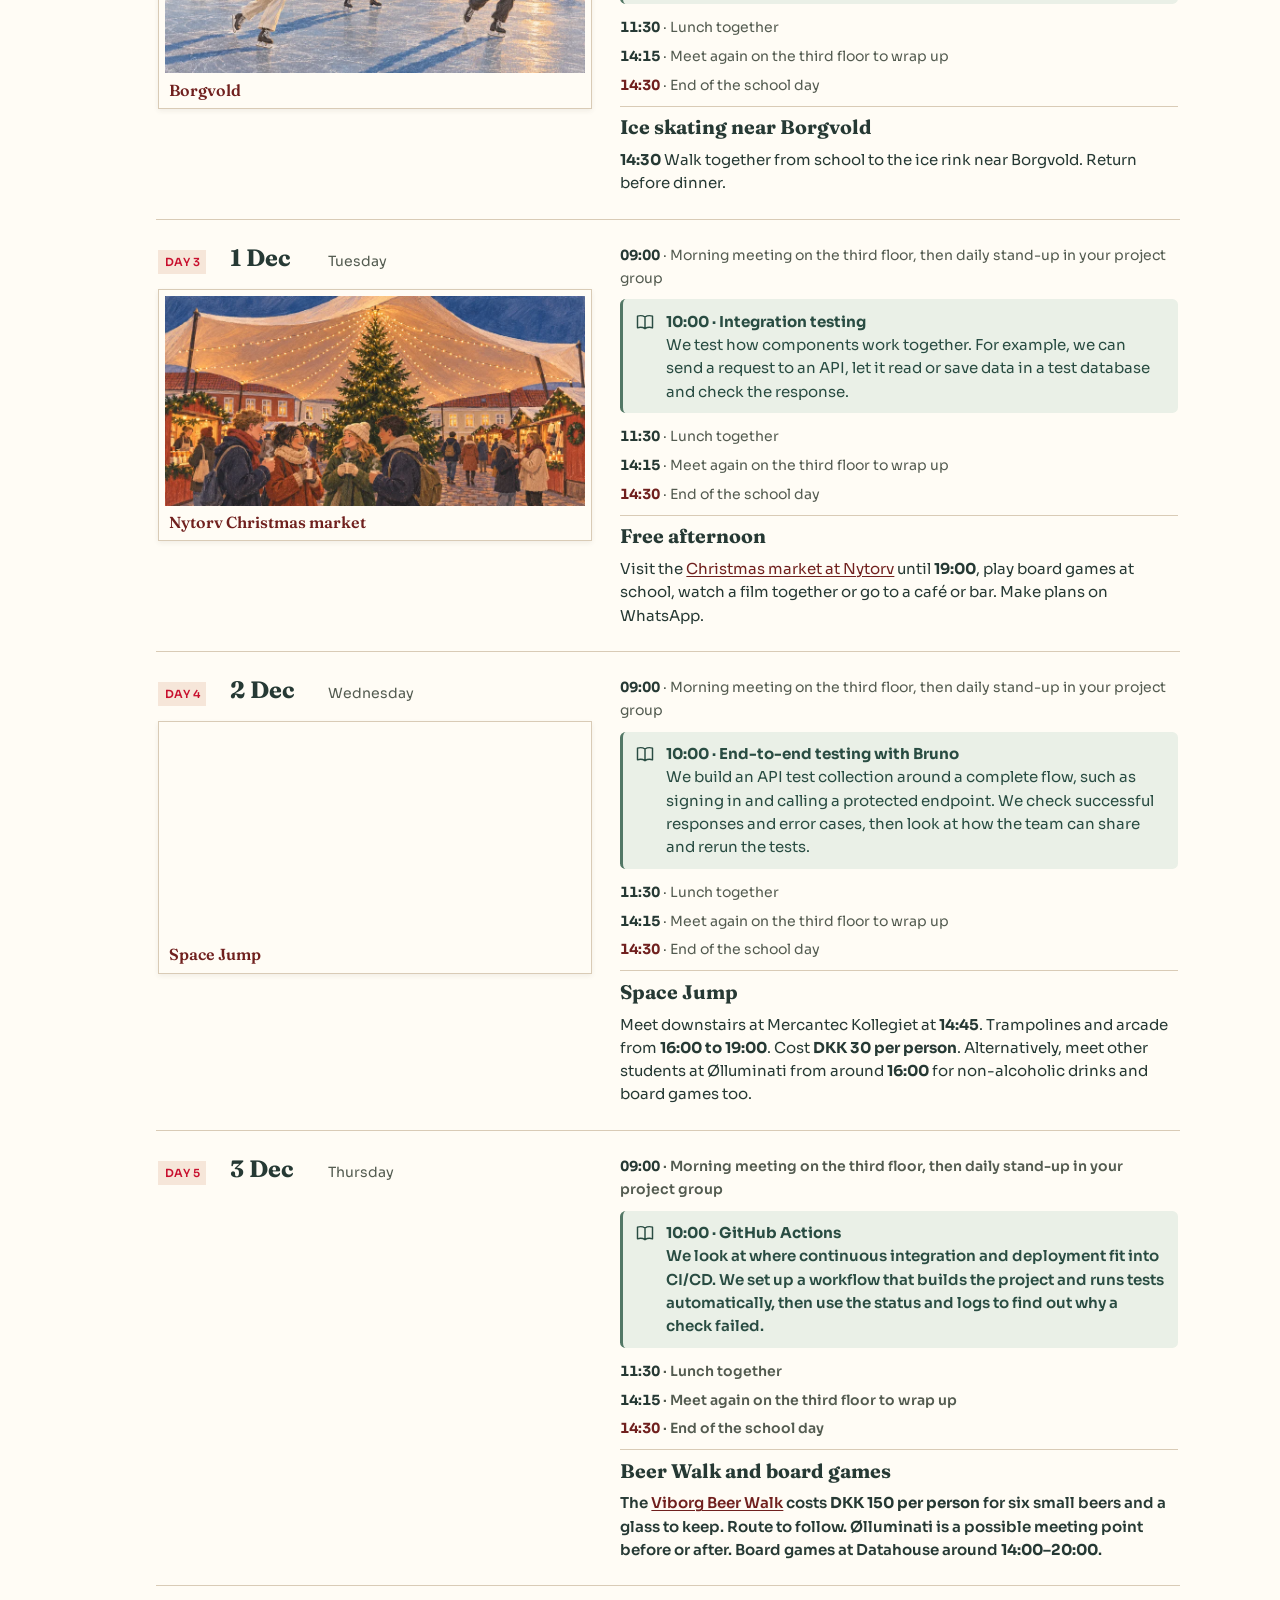
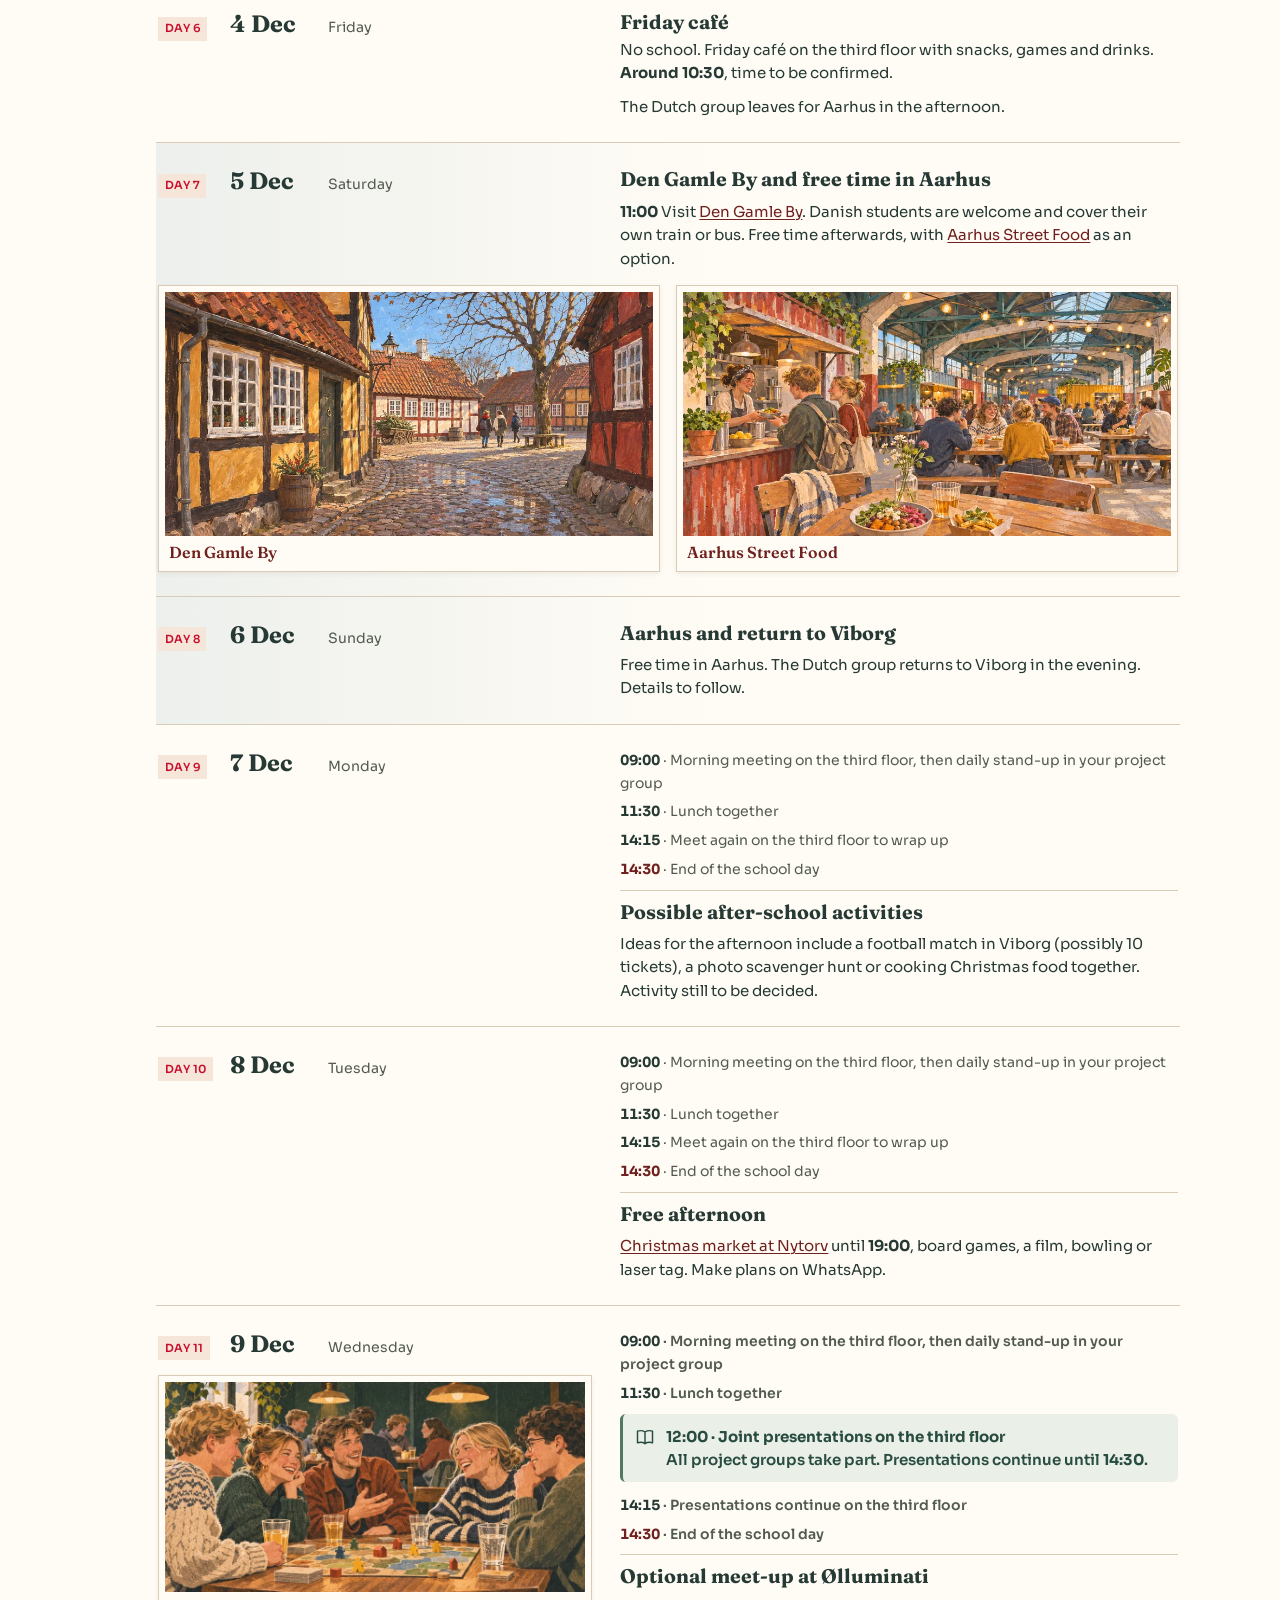
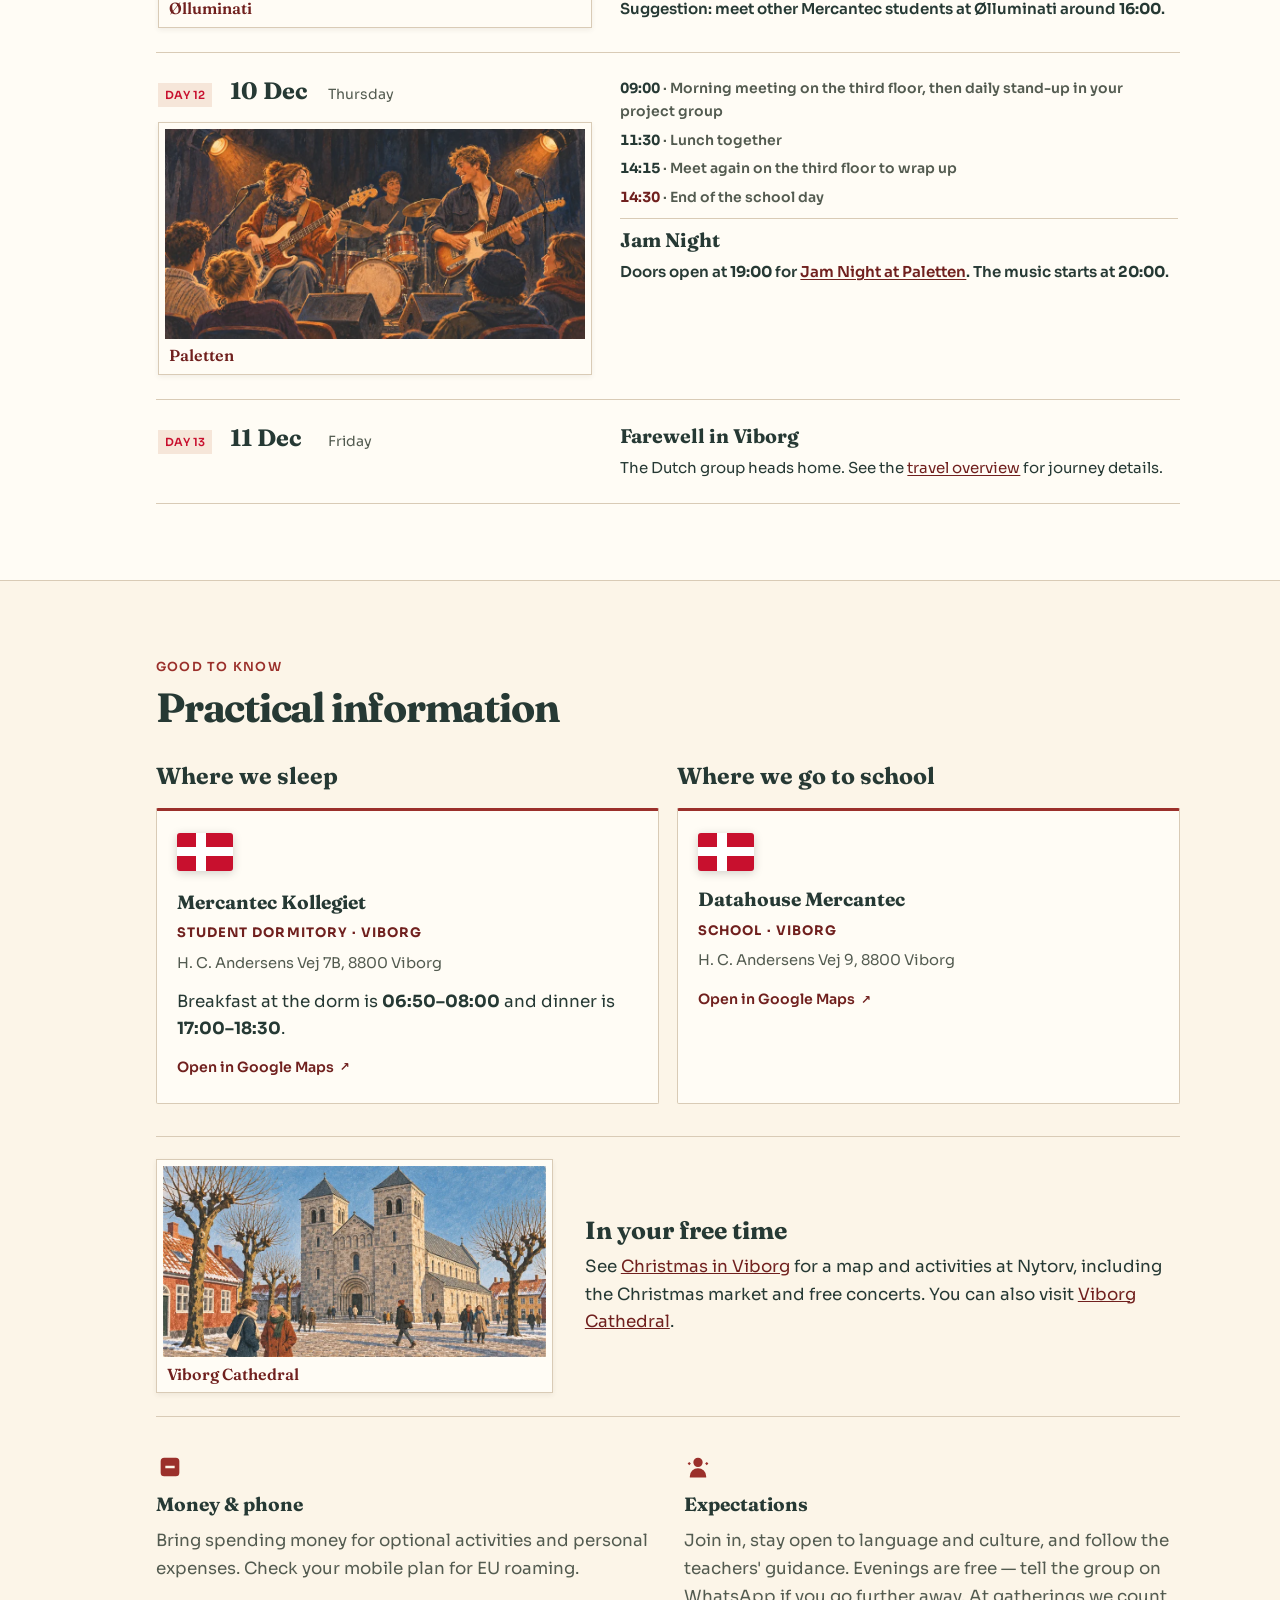
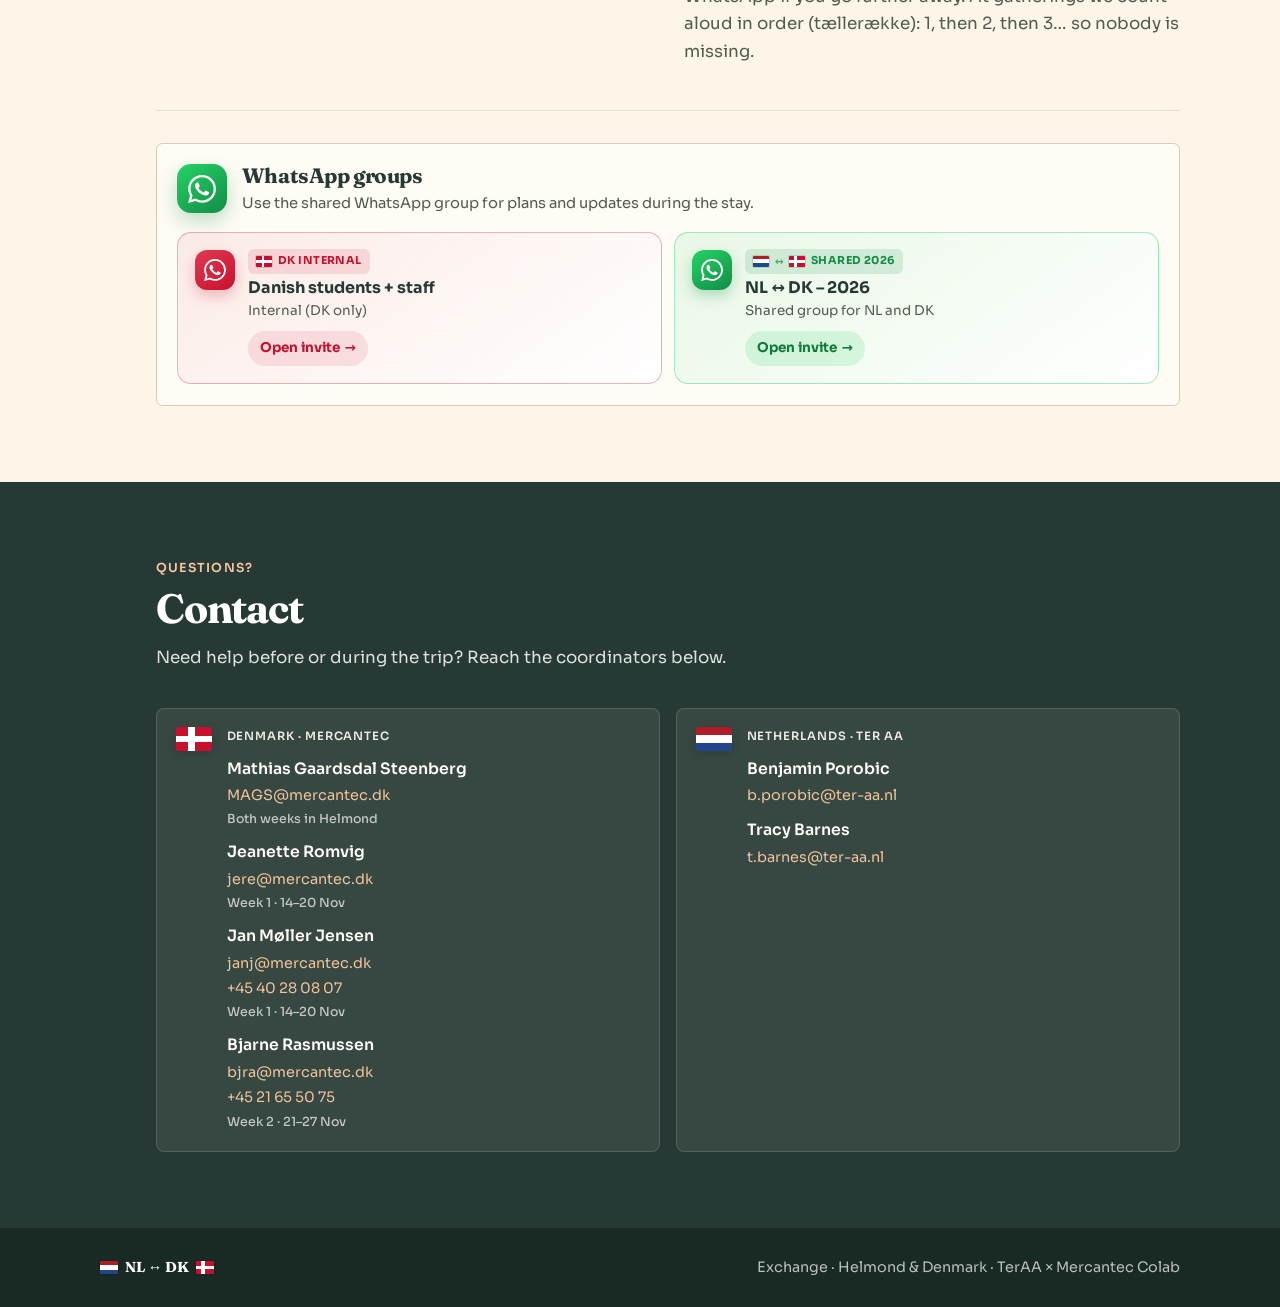
==== commit 143ab7ec: "Vis udflugterne som postkort gennem Viborg-programmet" ====
--- a/index.html
+++ b/index.html
@@ -13,7 +13,7 @@
   <link rel="preconnect" href="https://fonts.googleapis.com" />
   <link rel="preconnect" href="https://fonts.gstatic.com" crossorigin />
   <link href="https://fonts.googleapis.com/css2?family=Fraunces:opsz,wght@9..144,500;9..144,700&family=Sora:wght@400;500;600;700&display=swap" rel="stylesheet" />
-  <link rel="stylesheet" href="styles.css?v=20261128h" />
+  <link rel="stylesheet" href="styles.css?v=20261128i" />
 </head>
 <body class="page-viborg">
   <a class="skip-link" href="#content" data-i18n="shared.skipLink">Skip to content</a>
@@ -96,11 +96,6 @@
               <a class="btn btn-primary" href="#program-dk" data-i18n="index.hero.cta.programme">See the programme</a>
               <a class="btn btn-ghost" href="#practical" data-i18n="viborg.cta.practical">Practical information</a>
             </div>
-            <div class="viborg-app-tools">
-              <button type="button" data-pwa-install data-i18n="pwa.install" aria-expanded="false" aria-controls="pwa-instructions" hidden>Install app</button>
-              <span class="pwa-note" role="status" data-pwa-ready data-i18n="viborg.offline" hidden>The programme is ready offline.</span>
-            </div>
-            <p class="pwa-note" id="pwa-instructions" data-pwa-instructions data-i18n="pwa.instructions" hidden>On iPhone, open the Share menu and choose Add to Home Screen, then Open as Web App. In Chrome or Edge, use Install app in the browser menu.</p>
           </div>
           <div class="viborg-postcard">
             <img src="media/2026/viborg-velkomst.webp" width="1200" height="800" fetchpriority="high"
@@ -110,32 +105,6 @@
       </header>
 
       <section class="section program-section program-dk" id="program-dk" aria-labelledby="dk-title">
-        <div class="section-pattern pattern-dk" aria-hidden="true"></div>
-        <div class="program-landmarks program-landmarks-dk" aria-hidden="true">
-          <svg class="landmark landmark-tower" viewBox="0 0 70 120" width="58" height="100">
-            <path fill="#c8102e" d="M18 120V28l17-16 17 16v92H18z"/>
-            <rect x="32" y="8" width="6" height="14" fill="#c8102e"/>
-            <polygon points="35,2 28,12 42,12" fill="#c8102e"/>
-            <rect x="30" y="48" width="10" height="14" fill="#f7e8ea"/>
-            <rect x="30" y="72" width="10" height="14" fill="#f7e8ea"/>
-            <rect x="31" y="98" width="8" height="22" fill="#3d2818"/>
-          </svg>
-          <svg class="landmark landmark-houses-dk" viewBox="0 0 140 80" width="120" height="68">
-            <path fill="#e8c84a" d="M4 80V42l14-16 14 16v38H4z"/>
-            <path fill="#b83a2e" d="M30 80V34l16-20 16 20v46H30z"/>
-            <path fill="#d8e0e6" d="M60 80V48h24v32H60z"/>
-            <path fill="#4a7a8a" d="M86 80V44l14-14 14 14v36H86z"/>
-            <rect x="12" y="54" width="7" height="9" fill="#fff8e0"/>
-            <rect x="40" y="48" width="7" height="9" fill="#f5e6d3"/>
-            <rect x="68" y="56" width="7" height="8" fill="#eef4f8"/>
-            <rect x="98" y="52" width="7" height="8" fill="#e0eef2"/>
-          </svg>
-          <svg class="landmark landmark-bike" viewBox="0 0 80 48" width="70" height="42">
-            <circle cx="16" cy="34" r="11" fill="none" stroke="#c8102e" stroke-width="3"/>
-            <circle cx="62" cy="34" r="11" fill="none" stroke="#c8102e" stroke-width="3"/>
-            <path d="M16 34 L32 14 H48 L62 34 M40 14 V26 M32 26 H52" fill="none" stroke="#14212b" stroke-width="3" stroke-linecap="round"/>
-          </svg>
-        </div>
         <div class="section-inner">
           <div class="program-header">
             <div class="program-title-row">
@@ -145,11 +114,17 @@
                 <h2 id="dk-title" data-i18n="index.program.dk.title">Programme in Denmark</h2>
               </div>
             </div>
-            <p class="section-lead" data-i18n-html="viborg.school">Standard school hours in Viborg are <strong>09:00–14:30</strong>.</p>
-            <p class="section-lead" data-i18n-html="projects.room.routine"><strong>09:00</strong> – Morning meeting on the third floor, followed by time for a daily stand-up with your project group.<br><strong>11:30</strong> – Lunch together.<br><strong>14:15</strong> – On regular school days, we meet again to wrap up.</p>
-            <p class="section-lead" data-i18n-html="viborg.theory.online">Theory starts at <strong>10:00</strong> on the first four school days, 30 November–3 December. You can join the theory sessions online.</p>
-            <p class="section-lead" data-i18n-html="shared.dk.projectRooms"><strong>Project work:</strong> The railway, DMX lightshow and projection mapping groups stay on the third floor. All other groups work in Datahouse.</p>
-            <p class="section-lead" data-i18n-html="shared.dk.schoolBreaks">Lunch is from <strong>11:30 to 12:00</strong>. The other breaks are flexible, usually <strong>09:30–10:00</strong> and <strong>13:30–13:45</strong>. Ask the Danish students when your group will take those breaks.</p>
+            <div class="viborg-school-guide">
+              <div>
+                <p class="section-lead" data-i18n-html="viborg.school">Standard school hours in Viborg are <strong>09:00–14:30</strong>.</p>
+                <p class="section-lead" data-i18n-html="projects.room.routine"><strong>09:00</strong> – Morning meeting on the third floor, followed by time for a daily stand-up with your project group.<br><strong>11:30</strong> – Lunch together.<br><strong>14:15</strong> – On regular school days, we meet again to wrap up.</p>
+                <p class="section-lead" data-i18n-html="viborg.theory.online">Theory starts at <strong>10:00</strong> on the first four school days, 30 November–3 December. You can join the theory sessions online.</p>
+              </div>
+              <div>
+                <p class="section-lead" data-i18n-html="shared.dk.projectRooms"><strong>Project work:</strong> The railway, DMX lightshow and projection mapping groups stay on the third floor. All other groups work in Datahouse.</p>
+                <p class="section-lead" data-i18n-html="shared.dk.schoolBreaks">Lunch is from <strong>11:30 to 12:00</strong>. The other breaks are flexible, usually <strong>09:30–10:00</strong> and <strong>13:30–13:45</strong>. Ask the Danish students when your group will take those breaks.</p>
+              </div>
+            </div>
           </div>
 
           <h3 class="staff-week-title" id="dk-teachers-title" data-i18n="index.program.dk.staff.title">Ter AA teachers in Viborg</h3>
@@ -177,7 +152,7 @@
           </div>
 
           <div class="schedule" role="table" data-i18n-attr="aria-label:index.program.dk.schedule.aria" aria-label="Denmark programme" data-schedule="dk">
-            <div class="schedule-head" role="row">
+            <div class="schedule-head visually-hidden" role="row">
               <span role="columnheader" data-i18n="shared.schedule.col.where">Where</span>
               <span role="columnheader" data-i18n="shared.schedule.col.day">Day</span>
               <span role="columnheader" data-i18n="shared.schedule.col.date">Date</span>
@@ -186,7 +161,7 @@
             </div>
 
             <div class="schedule-row is-dk is-arrive" role="row" data-type="weekend">
-              <span class="sch-place" role="cell"><span class="place-badge place-dk"><span class="flag-mark flag-mark-dk" aria-hidden="true"><i></i><i></i></span>DK</span></span>
+              <span class="sch-place visually-hidden" role="cell">DK</span>
               <span class="sch-day" role="cell" data-i18n="shared.schedule.day.n" data-i18n-n="1">Day 1</span>
               <span class="sch-date" role="cell"><time datetime="2026-11-29">29 Nov</time></span>
               <span class="sch-weekday" role="cell" data-i18n="shared.weekday.sunday">Sunday</span>
@@ -196,7 +171,14 @@
               </div>
             </div>
             <div class="schedule-row is-dk" role="row" data-type="school">
-              <span class="sch-place" role="cell"><span class="place-badge place-dk"><span class="flag-mark flag-mark-dk" aria-hidden="true"><i></i><i></i></span>DK</span></span>
+              <div class="sch-place" role="cell">
+                <span class="visually-hidden">DK</span>
+                <figure class="viborg-place-card">
+                  <img src="media/2026/borgvold.webp" width="900" height="450" loading="lazy" decoding="async"
+                       alt="Skaters glide across the outdoor rink at Borgvold with the lake behind them." data-i18n-attr="alt:viborg.place.borgvold" />
+                  <figcaption>Borgvold</figcaption>
+                </figure>
+              </div>
               <span class="sch-day" role="cell" data-i18n="shared.schedule.day.n" data-i18n-n="2">Day 2</span>
               <span class="sch-date" role="cell"><time datetime="2026-11-30">30 Nov</time></span>
               <span class="sch-weekday" role="cell" data-i18n="shared.weekday.monday">Monday</span>
@@ -214,7 +196,14 @@
               </div>
             </div>
             <div class="schedule-row is-dk" role="row" data-type="school">
-              <span class="sch-place" role="cell"><span class="place-badge place-dk"><span class="flag-mark flag-mark-dk" aria-hidden="true"><i></i><i></i></span>DK</span></span>
+              <div class="sch-place" role="cell">
+                <span class="visually-hidden">DK</span>
+                <figure class="viborg-place-card">
+                  <img src="media/2026/nytorv.webp" width="900" height="450" loading="lazy" decoding="async"
+                       alt="Visitors gather around the Christmas tree beneath the lights of the market canopy on Nytorv." data-i18n-attr="alt:viborg.place.nytorv" />
+                  <figcaption data-i18n="viborg.place.nytorvName">Nytorv Christmas market</figcaption>
+                </figure>
+              </div>
               <span class="sch-day" role="cell" data-i18n="shared.schedule.day.n" data-i18n-n="3">Day 3</span>
               <span class="sch-date" role="cell"><time datetime="2026-12-01">1 Dec</time></span>
               <span class="sch-weekday" role="cell" data-i18n="shared.weekday.tuesday">Tuesday</span>
@@ -232,7 +221,14 @@
               </div>
             </div>
             <div class="schedule-row is-dk" role="row" data-type="school">
-              <span class="sch-place" role="cell"><span class="place-badge place-dk"><span class="flag-mark flag-mark-dk" aria-hidden="true"><i></i><i></i></span>DK</span></span>
+              <div class="sch-place" role="cell">
+                <span class="visually-hidden">DK</span>
+                <figure class="viborg-place-card">
+                  <img src="media/2026/space-jump.webp" width="900" height="450" loading="lazy" decoding="async"
+                       alt="One student jumps while another rests beside the colourful trampolines at Space Jump." data-i18n-attr="alt:viborg.place.space-jump" />
+                  <figcaption>Space Jump</figcaption>
+                </figure>
+              </div>
               <span class="sch-day" role="cell" data-i18n="shared.schedule.day.n" data-i18n-n="4">Day 4</span>
               <span class="sch-date" role="cell"><time datetime="2026-12-02">2 Dec</time></span>
               <span class="sch-weekday" role="cell" data-i18n="shared.weekday.wednesday">Wednesday</span>
@@ -250,7 +246,7 @@
               </div>
             </div>
             <div class="schedule-row is-dk is-highlight" role="row" data-type="school">
-              <span class="sch-place" role="cell"><span class="place-badge place-dk"><span class="flag-mark flag-mark-dk" aria-hidden="true"><i></i><i></i></span>DK</span></span>
+              <span class="sch-place visually-hidden" role="cell">DK</span>
               <span class="sch-day" role="cell" data-i18n="shared.schedule.day.n" data-i18n-n="5">Day 5</span>
               <span class="sch-date" role="cell"><time datetime="2026-12-03">3 Dec</time></span>
               <span class="sch-weekday" role="cell" data-i18n="shared.weekday.thursday">Thursday</span>
@@ -268,7 +264,7 @@
               </div>
             </div>
             <div class="schedule-row is-dk" role="row" data-type="free">
-              <span class="sch-place" role="cell"><span class="place-badge place-dk"><span class="flag-mark flag-mark-dk" aria-hidden="true"><i></i><i></i></span>DK</span></span>
+              <span class="sch-place visually-hidden" role="cell">DK</span>
               <span class="sch-day" role="cell" data-i18n="shared.schedule.day.n" data-i18n-n="6">Day 6</span>
               <span class="sch-date" role="cell"><time datetime="2026-12-04">4 Dec</time></span>
               <span class="sch-weekday" role="cell" data-i18n="shared.weekday.friday">Friday</span>
@@ -278,8 +274,20 @@
                 <p class="viborg-day-detail" data-i18n-html="viborg.day6.body">The Dutch group leaves for Aarhus in the afternoon.</p>
               </div>
             </div>
-            <div class="schedule-row is-dk is-weekend" role="row" data-type="weekend">
-              <span class="sch-place" role="cell"><span class="place-badge place-dk"><span class="flag-mark flag-mark-dk" aria-hidden="true"><i></i><i></i></span>DK</span></span>
+            <div class="schedule-row viborg-aarhus-day is-dk is-weekend" role="row" data-type="weekend">
+              <div class="sch-place viborg-place-pair" role="cell">
+                <span class="visually-hidden">DK</span>
+                <figure class="viborg-place-card">
+                  <img src="media/2026/den-gamle-by.webp" width="900" height="450" loading="lazy" decoding="async"
+                       alt="Three visitors cross a cobbled square lined with half-timbered houses in Den Gamle By." data-i18n-attr="alt:viborg.place.den-gamle-by" />
+                  <figcaption>Den Gamle By</figcaption>
+                </figure>
+                <figure class="viborg-place-card">
+                  <img src="media/2026/aarhus-street-food.webp" width="900" height="450" loading="lazy" decoding="async"
+                       alt="Diners share long tables under strings of lights beside the stalls at Aarhus Street Food." data-i18n-attr="alt:viborg.place.aarhus-street-food" />
+                  <figcaption>Aarhus Street Food</figcaption>
+                </figure>
+              </div>
               <span class="sch-day" role="cell" data-i18n="shared.schedule.day.n" data-i18n-n="7">Day 7</span>
               <span class="sch-date" role="cell"><time datetime="2026-12-05">5 Dec</time></span>
               <span class="sch-weekday" role="cell" data-i18n="shared.weekday.saturday">Saturday</span>
@@ -289,7 +297,7 @@
               </div>
             </div>
             <div class="schedule-row is-dk is-weekend" role="row" data-type="weekend">
-              <span class="sch-place" role="cell"><span class="place-badge place-dk"><span class="flag-mark flag-mark-dk" aria-hidden="true"><i></i><i></i></span>DK</span></span>
+              <span class="sch-place visually-hidden" role="cell">DK</span>
               <span class="sch-day" role="cell" data-i18n="shared.schedule.day.n" data-i18n-n="8">Day 8</span>
               <span class="sch-date" role="cell"><time datetime="2026-12-06">6 Dec</time></span>
               <span class="sch-weekday" role="cell" data-i18n="shared.weekday.sunday">Sunday</span>
@@ -299,7 +307,7 @@
               </div>
             </div>
             <div class="schedule-row is-dk" role="row" data-type="school">
-              <span class="sch-place" role="cell"><span class="place-badge place-dk"><span class="flag-mark flag-mark-dk" aria-hidden="true"><i></i><i></i></span>DK</span></span>
+              <span class="sch-place visually-hidden" role="cell">DK</span>
               <span class="sch-day" role="cell" data-i18n="shared.schedule.day.n" data-i18n-n="9">Day 9</span>
               <span class="sch-date" role="cell"><time datetime="2026-12-07">7 Dec</time></span>
               <span class="sch-weekday" role="cell" data-i18n="shared.weekday.monday">Monday</span>
@@ -313,7 +321,7 @@
               </div>
             </div>
             <div class="schedule-row is-dk" role="row" data-type="school">
-              <span class="sch-place" role="cell"><span class="place-badge place-dk"><span class="flag-mark flag-mark-dk" aria-hidden="true"><i></i><i></i></span>DK</span></span>
+              <span class="sch-place visually-hidden" role="cell">DK</span>
               <span class="sch-day" role="cell" data-i18n="shared.schedule.day.n" data-i18n-n="10">Day 10</span>
               <span class="sch-date" role="cell"><time datetime="2026-12-08">8 Dec</time></span>
               <span class="sch-weekday" role="cell" data-i18n="shared.weekday.tuesday">Tuesday</span>
@@ -327,7 +335,14 @@
               </div>
             </div>
             <div class="schedule-row is-dk is-highlight" role="row" data-type="school">
-              <span class="sch-place" role="cell"><span class="place-badge place-dk"><span class="flag-mark flag-mark-dk" aria-hidden="true"><i></i><i></i></span>DK</span></span>
+              <div class="sch-place" role="cell">
+                <span class="visually-hidden">DK</span>
+                <figure class="viborg-place-card">
+                  <img src="media/2026/oelluminati.webp" width="900" height="450" loading="lazy" decoding="async"
+                       alt="Young adults play a board game over soft drinks at a wooden table at Ølluminati." data-i18n-attr="alt:viborg.place.oelluminati" />
+                  <figcaption>Ølluminati</figcaption>
+                </figure>
+              </div>
               <span class="sch-day" role="cell" data-i18n="shared.schedule.day.n" data-i18n-n="11">Day 11</span>
               <span class="sch-date" role="cell"><time datetime="2026-12-09">9 Dec</time></span>
               <span class="sch-weekday" role="cell" data-i18n="shared.weekday.wednesday">Wednesday</span>
@@ -345,7 +360,14 @@
               </div>
             </div>
             <div class="schedule-row is-dk is-highlight" role="row" data-type="school">
-              <span class="sch-place" role="cell"><span class="place-badge place-dk"><span class="flag-mark flag-mark-dk" aria-hidden="true"><i></i><i></i></span>DK</span></span>
+              <div class="sch-place" role="cell">
+                <span class="visually-hidden">DK</span>
+                <figure class="viborg-place-card">
+                  <img src="media/2026/paletten.webp" width="900" height="450" loading="lazy" decoding="async"
+                       alt="A bassist, drummer and guitarist play for a small audience at Paletten." data-i18n-attr="alt:viborg.place.paletten" />
+                  <figcaption>Paletten</figcaption>
+                </figure>
+              </div>
               <span class="sch-day" role="cell" data-i18n="shared.schedule.day.n" data-i18n-n="12">Day 12</span>
               <span class="sch-date" role="cell"><time datetime="2026-12-10">10 Dec</time></span>
               <span class="sch-weekday" role="cell" data-i18n="shared.weekday.thursday">Thursday</span>
@@ -355,11 +377,11 @@
                 <p class="viborg-school-time" data-i18n-html="viborg.school.wrap"><strong>14:15</strong> · Meet again on the third floor to wrap up</p>
                 <p class="viborg-school-end" data-i18n-html="viborg.school.end"><strong>14:30</strong> · End of the school day</p>
                 <strong data-i18n="viborg.day12.title">Jam Night</strong>
-                <p class="viborg-day-detail" data-i18n-html="viborg.day12.body"><a href="https://paletten.dk/event/jam-night-26-vol-6/">Jam Night at Paletten</a> starts at <strong>19:00</strong>.</p>
+                <p class="viborg-day-detail" data-i18n-html="viborg.day12.body">Doors open at <strong>19:00</strong> for <a href="https://paletten.dk/event/jam-night-26-vol-6/">Jam Night at Paletten</a>. The music starts at <strong>20:00</strong>.</p>
               </div>
             </div>
             <div class="schedule-row is-dk" role="row" data-type="departure">
-              <span class="sch-place" role="cell"><span class="place-badge place-dk"><span class="flag-mark flag-mark-dk" aria-hidden="true"><i></i><i></i></span>DK</span></span>
+              <span class="sch-place visually-hidden" role="cell">DK</span>
               <span class="sch-day" role="cell" data-i18n="shared.schedule.day.n" data-i18n-n="13">Day 13</span>
               <span class="sch-date" role="cell"><time datetime="2026-12-11">11 Dec</time></span>
               <span class="sch-weekday" role="cell" data-i18n="shared.weekday.friday">Friday</span>
@@ -377,67 +399,56 @@
           <p class="eyebrow" data-i18n="index.practical.eyebrow">Good to know</p>
           <h2 id="practical-title" data-i18n="index.practical.title">Practical information</h2>
 
-          <div class="stay-block" aria-labelledby="stay-title">
-            <div class="stay-intro">
-              <h3 id="stay-title" data-i18n="index.practical.sleep.title">Where we sleep</h3>
-            </div>
-            <div class="stay-grid">
-              <article class="stay-card stay-dk">
-                <div class="stay-flag">
-                  <div class="flag flag-dk flag-md" aria-hidden="true"><span class="dk-cross-h"></span><span class="dk-cross-v"></span></div>
-                  <span class="place-badge place-dk">
-                    <span class="flag-mark flag-mark-dk" aria-hidden="true"><i></i><i></i></span>
-                    DK
-                  </span>
-                </div>
-                <div class="stay-icon" aria-hidden="true">
-                  <svg viewBox="0 0 64 48" width="64" height="48">
-                    <path d="M8 40V18l12-10 12 10v22H8z" fill="currentColor" opacity="0.9"/>
-                    <path d="M32 40V22l12-8 12 8v18H32z" fill="currentColor" opacity="0.75"/>
-                    <rect x="14" y="26" width="6" height="8" rx="1" fill="#fff" opacity="0.85"/>
-                    <rect x="38" y="28" width="6" height="8" rx="1" fill="#fff" opacity="0.85"/>
-                    <rect x="18" y="36" width="5" height="4" fill="#fff" opacity="0.6"/>
-                    <rect x="42" y="36" width="5" height="4" fill="#fff" opacity="0.6"/>
-                  </svg>
-                </div>
-                <h4>Mercantec Kollegiet</h4>
-                <p class="stay-type" data-i18n="shared.stayType.dorm">Student dormitory · Viborg</p>
-                <p class="stay-address">H. C. Andersens Vej 7B, 8800 Viborg</p>
-                <p class="stay-meals" data-i18n-html="viborg.meals">Breakfast at the dorm is <strong>06:50–08:00</strong> and dinner is <strong>17:00–18:30</strong>.</p>
-                <a class="map-link" href="https://maps.app.goo.gl/rQypDLh8qF4tXtZXA" target="_blank" rel="noopener noreferrer" data-i18n="shared.map.openGoogleMaps">Open in Google Maps</a>
-              </article>
-            </div>
-          </div>
-
-          <div class="stay-block schools-block" aria-labelledby="schools-title">
-            <div class="stay-intro">
-              <h3 id="schools-title" data-i18n="index.practical.schools.title">Where we go to school</h3>
-            </div>
-            <div class="stay-grid">
-              <article class="stay-card stay-dk stay-school">
-                <div class="stay-flag">
-                  <div class="flag flag-dk flag-md" aria-hidden="true"><span class="dk-cross-h"></span><span class="dk-cross-v"></span></div>
-                  <span class="place-badge place-dk">
-                    <span class="flag-mark flag-mark-dk" aria-hidden="true"><i></i><i></i></span>
-                    DK
-                  </span>
-                </div>
-                <h4>Datahouse Mercantec</h4>
-                <p class="stay-type" data-i18n="shared.stayType.schoolDk">School · Viborg</p>
-                <p class="stay-address">H. C. Andersens Vej 9, 8800 Viborg</p>
-                <a class="map-link" href="https://maps.app.goo.gl/RLo7yGLakAiXaxRr7" target="_blank" rel="noopener noreferrer" data-i18n="shared.map.openGoogleMaps">Open in Google Maps</a>
-              </article>
-            </div>
-          </div>
-
-          <div class="practical-grid">
-            <div class="practical-item">
-              <span class="practical-icon" aria-hidden="true">
-                <svg viewBox="0 0 24 24" width="28" height="28"><path fill="currentColor" d="M6 7V6a6 6 0 0112 0v1h2a1 1 0 011 1v12a2 2 0 01-2 2H5a2 2 0 01-2-2V8a1 1 0 011-1h2zm2 0h8V6a4 4 0 00-8 0v1zm1 4v2h2v-2H9zm6 0v2h2v-2h-2z"/></svg>
-              </span>
+          <div class="viborg-addresses">
+            <div class="stay-block" aria-labelledby="stay-title">
+              <div class="stay-intro">
+                <h3 id="stay-title" data-i18n="index.practical.sleep.title">Where we sleep</h3>
+              </div>
+              <div class="stay-grid">
+                <article class="stay-card stay-dk">
+                  <div class="stay-flag">
+                    <div class="flag flag-dk flag-md" aria-hidden="true"><span class="dk-cross-h"></span><span class="dk-cross-v"></span></div>
+                  </div>
+                  <h4>Mercantec Kollegiet</h4>
+                  <p class="stay-type" data-i18n="shared.stayType.dorm">Student dormitory · Viborg</p>
+                  <p class="stay-address">H. C. Andersens Vej 7B, 8800 Viborg</p>
+                  <p class="stay-meals" data-i18n-html="viborg.meals">Breakfast at the dorm is <strong>06:50–08:00</strong> and dinner is <strong>17:00–18:30</strong>.</p>
+                  <a class="map-link" href="https://maps.app.goo.gl/rQypDLh8qF4tXtZXA" target="_blank" rel="noopener noreferrer" data-i18n="shared.map.openGoogleMaps">Open in Google Maps</a>
+                </article>
+              </div>
+            </div>
+
+            <div class="stay-block schools-block" aria-labelledby="schools-title">
+              <div class="stay-intro">
+                <h3 id="schools-title" data-i18n="index.practical.schools.title">Where we go to school</h3>
+              </div>
+              <div class="stay-grid">
+                <article class="stay-card stay-dk stay-school">
+                  <div class="stay-flag">
+                    <div class="flag flag-dk flag-md" aria-hidden="true"><span class="dk-cross-h"></span><span class="dk-cross-v"></span></div>
+                  </div>
+                  <h4>Datahouse Mercantec</h4>
+                  <p class="stay-type" data-i18n="shared.stayType.schoolDk">School · Viborg</p>
+                  <p class="stay-address">H. C. Andersens Vej 9, 8800 Viborg</p>
+                  <a class="map-link" href="https://maps.app.goo.gl/RLo7yGLakAiXaxRr7" target="_blank" rel="noopener noreferrer" data-i18n="shared.map.openGoogleMaps">Open in Google Maps</a>
+                </article>
+              </div>
+            </div>
+          </div>
+
+          <div class="viborg-free-time">
+            <figure class="viborg-place-card">
+              <img src="media/2026/domkirke.webp" width="900" height="450" loading="lazy" decoding="async"
+                   alt="Viborg Cathedral’s twin granite towers rise above Gammeltorv." data-i18n-attr="alt:viborg.place.domkirke" />
+              <figcaption data-i18n="viborg.place.cathedralName">Viborg Cathedral</figcaption>
+            </figure>
+            <div>
               <h3 data-i18n="viborg.spare.title">In your free time</h3>
               <p data-i18n-html="viborg.spare.body">See <a href="https://vierviborg.dk/da/jul-i-viborg">Christmas in Viborg</a> for a map and activities at Nytorv, including the Christmas market and free concerts. You can also visit <a href="https://www.viborgdomkirke.dk/">Viborg Cathedral</a>.</p>
             </div>
+          </div>
+
+          <div class="practical-grid">
             <div class="practical-item">
               <span class="practical-icon" aria-hidden="true">
                 <svg viewBox="0 0 24 24" width="28" height="28"><path fill="currentColor" d="M17 4H7a3 3 0 00-3 3v10a3 3 0 003 3h10a3 3 0 003-3V7a3 3 0 00-3-3zm-1 9H8v-2h8v2z"/></svg>
@@ -572,7 +583,7 @@
     </div>
   </footer>
 
-  <script src="i18n.js?v=20261128h"></script>
+  <script src="i18n.js?v=20261128i"></script>
   <script src="/pwa.js?v=20261114b" defer></script>
   <script src="script.js?v=20261128a"></script>
 </body>
--- a/styles.css
+++ b/styles.css
@@ -6212,34 +6212,6 @@
   color: var(--postcard-red-dark);
 }
 
-.viborg-app-tools {
-  display: flex;
-  align-items: baseline;
-  flex-wrap: wrap;
-  gap: .2rem .85rem;
-  margin-top: .75rem;
-}
-
-.viborg-app-tools button {
-  border: 0;
-  padding: .25rem 0;
-  background: transparent;
-  color: var(--print-ink);
-  font: inherit;
-  font-size: .8rem;
-  text-decoration: underline;
-  text-underline-offset: .18em;
-  cursor: pointer;
-}
-
-.viborg-hero .pwa-note {
-  color: var(--print-muted);
-}
-
-.viborg-app-tools .pwa-note {
-  margin: 0;
-  font-size: .8rem;
-}
 
 .viborg-hero :is(a, button):focus-visible {
   outline: 3px solid var(--print-ink);
@@ -6360,3 +6332,175 @@
 .stay-meals {
   margin: 0 0 0.6rem;
 }
+
+/* The Viborg programme reads like a set of dated travel postcards. */
+.page-viborg {
+  --ink: var(--print-ink);
+  --muted: var(--print-muted);
+}
+
+.viborg-school-guide {
+  display: grid;
+  gap: 1rem 2rem;
+  margin: 1rem 0 1.75rem;
+  padding-block: 1.2rem;
+  border-block: 1px solid var(--paper-edge);
+}
+
+.viborg-school-guide .section-lead {
+  max-width: 62ch;
+  margin: 0 0 .7rem;
+  font-size: .96rem;
+}
+
+.viborg-school-guide .section-lead:last-child { margin: 0; }
+
+.page-viborg .chip.is-active {
+  background: var(--postcard-red);
+  border-color: var(--postcard-red);
+}
+
+.page-viborg .schedule { border-top: 2px solid var(--postcard-red); }
+.page-viborg .schedule-head { display: flex; }
+
+.page-viborg .schedule-row {
+  position: relative;
+  grid-template-columns: max-content max-content minmax(0, 1fr);
+  grid-template-areas: "day date weekday" "what what what" "place place place";
+  align-items: baseline;
+  gap: 0 .8rem;
+  margin: 0;
+  padding: 1.15rem .15rem;
+  border: 0;
+  border-bottom: 1px solid var(--paper-edge);
+  border-radius: 0;
+  background: var(--paper-light);
+}
+
+.page-viborg .sch-day {
+  grid-area: day;
+  justify-self: start;
+  align-self: baseline;
+  padding: .18rem .4rem;
+  color: var(--postcard-red-dark);
+  background: #f6e6d9;
+  font-size: .7rem;
+  white-space: nowrap;
+}
+
+.page-viborg .sch-date {
+  grid-area: date;
+  font: 700 clamp(1.15rem, 2vw, 1.48rem)/1.2 var(--font-display);
+}
+
+.page-viborg .sch-weekday { grid-area: weekday; font-size: .88rem; }
+.page-viborg .sch-place { grid-area: place; padding: 0; }
+.page-viborg .sch-what { grid-area: what; margin-top: .8rem; font-weight: 400; }
+.page-viborg .sch-what > strong { font: 700 1.23rem/1.25 var(--font-display); }
+
+.viborg-place-card {
+  min-width: 0;
+  margin: .95rem 0 0;
+  padding: .35rem .35rem 0;
+  background: var(--paper-light);
+  border: 1px solid var(--paper-edge);
+  box-shadow: 0 2px 5px #44362413;
+}
+
+.viborg-place-card img {
+  display: block;
+  width: 100%;
+  height: auto;
+}
+
+.viborg-place-card figcaption {
+  padding: .45rem .25rem .52rem;
+  color: var(--postcard-red-dark);
+  font: 600 1rem/1.2 var(--font-display);
+}
+
+.viborg-place-pair {
+  display: grid;
+  grid-template-columns: repeat(2, minmax(0, 1fr));
+  gap: clamp(.45rem, 2vw, 1rem);
+}
+
+.page-viborg .viborg-lesson {
+  color: #294c42;
+  background: #eaf0e7;
+  border-color: #527765;
+}
+
+.page-viborg .viborg-school-end { border-color: var(--paper-edge); }
+.page-viborg .viborg-school-end strong { color: var(--postcard-red-dark); }
+.page-viborg .viborg-school-time strong { color: var(--print-ink); }
+.page-viborg :is(.viborg-day-detail, .viborg-free-time) a { color: var(--postcard-red-dark); }
+
+.page-viborg .practical-section {
+  background: var(--paper);
+  border-top: 1px solid var(--paper-edge);
+}
+
+.page-viborg .practical-section .eyebrow,
+.page-viborg .practical-icon { color: var(--postcard-red); }
+
+.viborg-addresses {
+  display: grid;
+  gap: 1.15rem;
+  margin: 1.6rem 0;
+}
+
+.viborg-addresses .stay-block { display: flex; flex-direction: column; margin: 0; }
+.viborg-addresses .stay-intro { margin: 0 0 .45rem; }
+.viborg-addresses .stay-grid { flex: 1; grid-template-columns: minmax(0, 1fr); }
+.viborg-addresses .stay-card {
+  color: var(--print-ink);
+  background: var(--paper-light);
+  border: 1px solid var(--paper-edge);
+  border-top: 3px solid var(--postcard-red);
+  border-radius: 2px;
+}
+.viborg-addresses :is(.stay-type, .map-link) { color: var(--postcard-red-dark); }
+
+.viborg-free-time {
+  display: grid;
+  gap: 1rem 2rem;
+  align-items: center;
+  margin: 2rem 0;
+  padding-block: 1.4rem;
+  border-block: 1px solid var(--paper-edge);
+}
+
+.viborg-free-time .viborg-place-card { margin: 0; }
+.viborg-free-time h3 { margin: 0 0 .45rem; font: 700 1.55rem/1.2 var(--font-display); }
+.viborg-free-time p { margin: 0; max-width: 54ch; }
+
+.page-viborg .wa-panel {
+  background: var(--paper-light);
+  border: 1px solid var(--paper-edge);
+  border-radius: .4rem;
+  box-shadow: none;
+}
+
+.page-viborg .contact-section { background: var(--print-ink); color: var(--paper-light); }
+.page-viborg .contact-section .eyebrow { color: #f6c7a0; }
+.page-viborg .contact-label { opacity: .9; }
+.page-viborg .site-footer { background: #192923; }
+
+@media (min-width: 640px) {
+  .viborg-school-guide, .viborg-addresses, .page-viborg .practical-grid {
+    grid-template-columns: repeat(2, minmax(0, 1fr));
+  }
+  .viborg-free-time { grid-template-columns: minmax(0, 2fr) minmax(0, 3fr); }
+}
+
+@media (min-width: 800px) {
+  .page-viborg .schedule-row {
+    grid-template-columns: 3.65rem 5.35rem minmax(5rem, .63fr) minmax(0, 1.37fr);
+    grid-template-rows: auto 1fr;
+    grid-template-areas: "day date weekday what" "place place place what";
+    padding-block: 1.5rem;
+  }
+  .page-viborg .sch-what { align-self: start; margin: 0 0 0 1rem; }
+  .page-viborg .viborg-aarhus-day { grid-template-areas: "day date weekday what" "place place place place"; }
+}
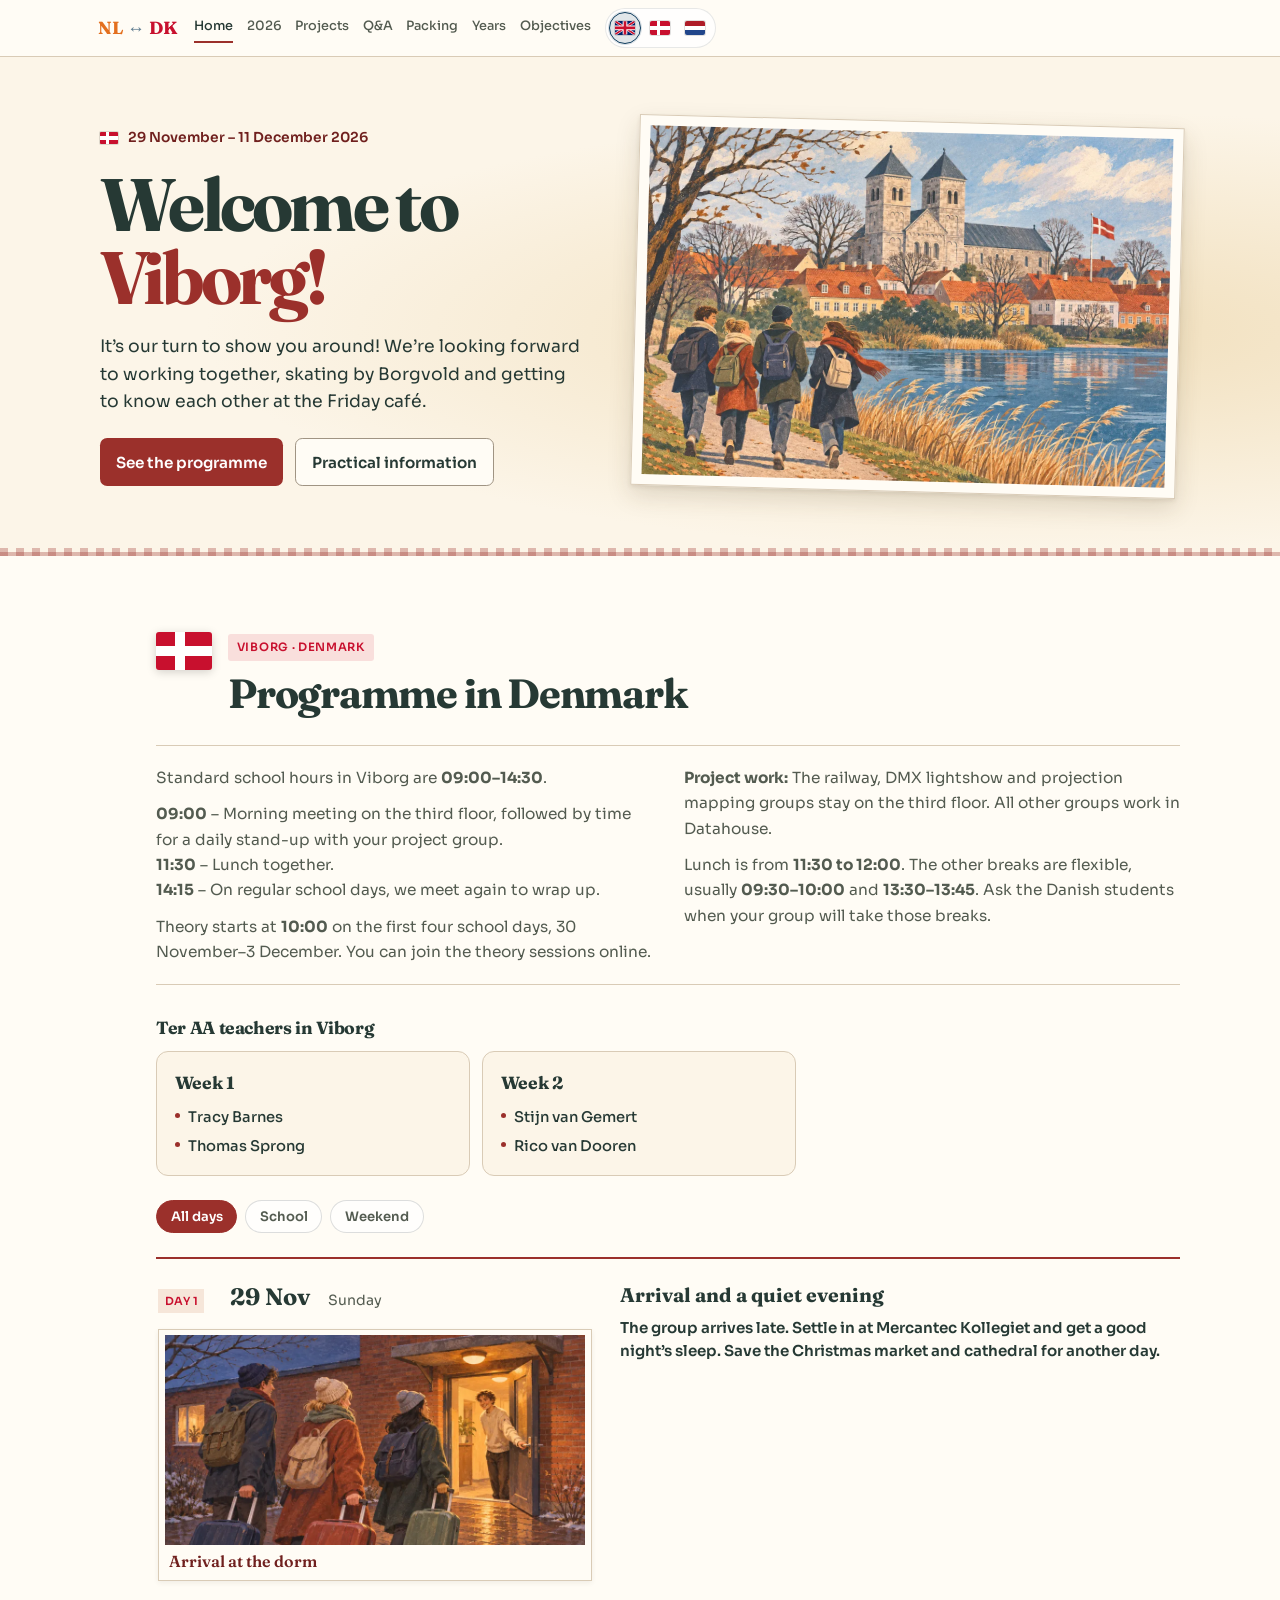
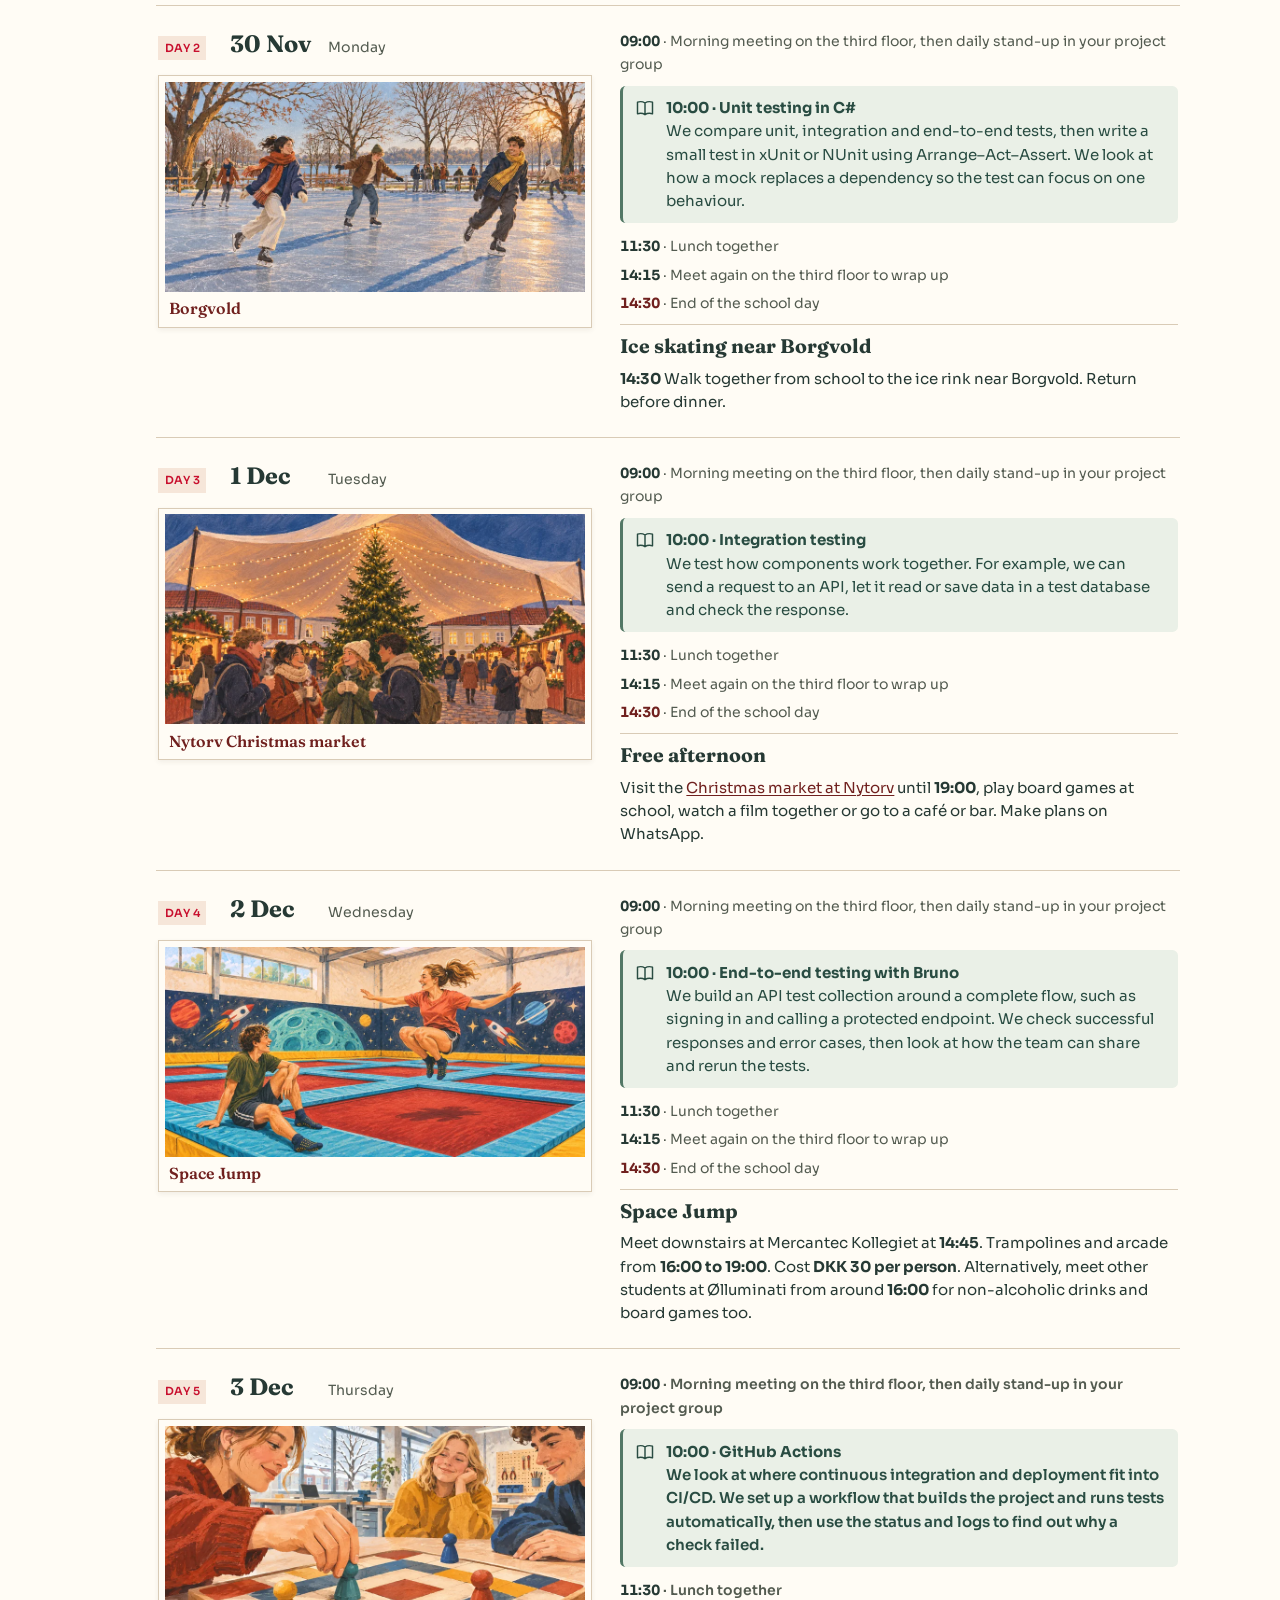
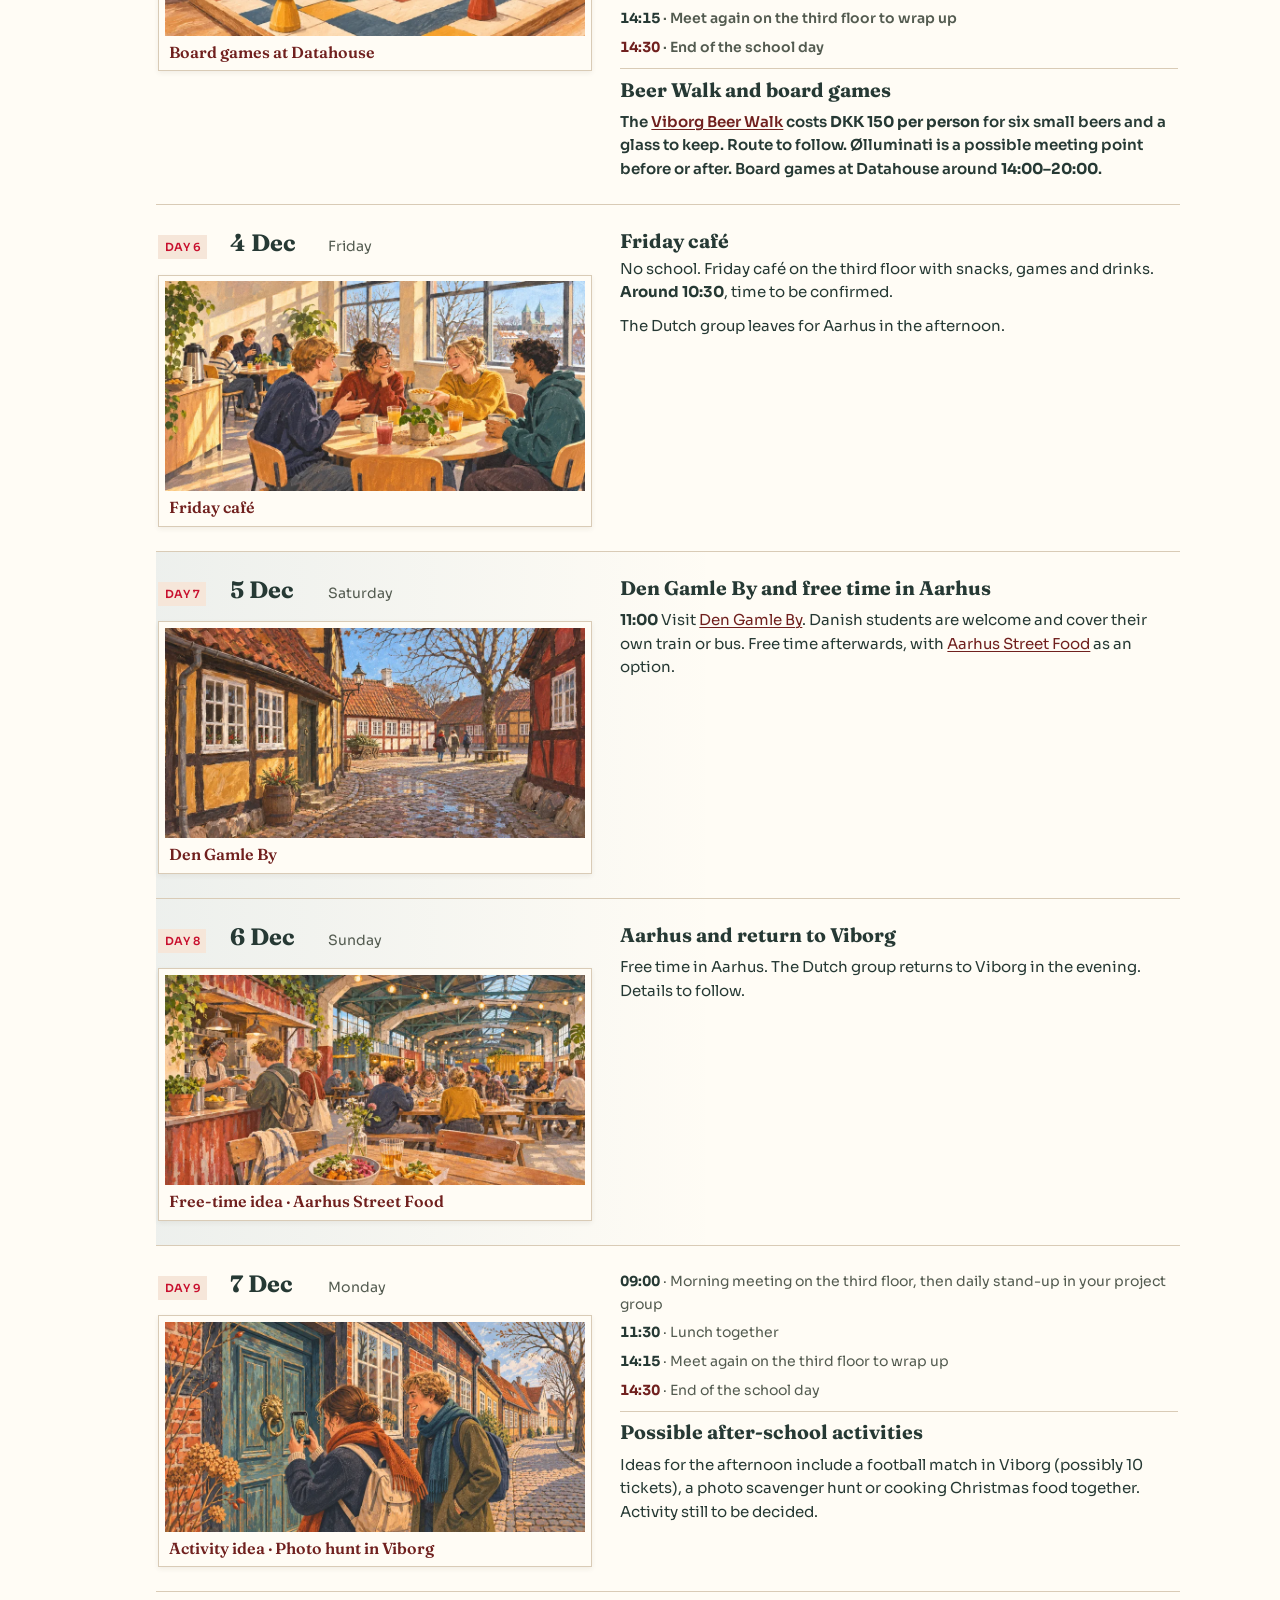
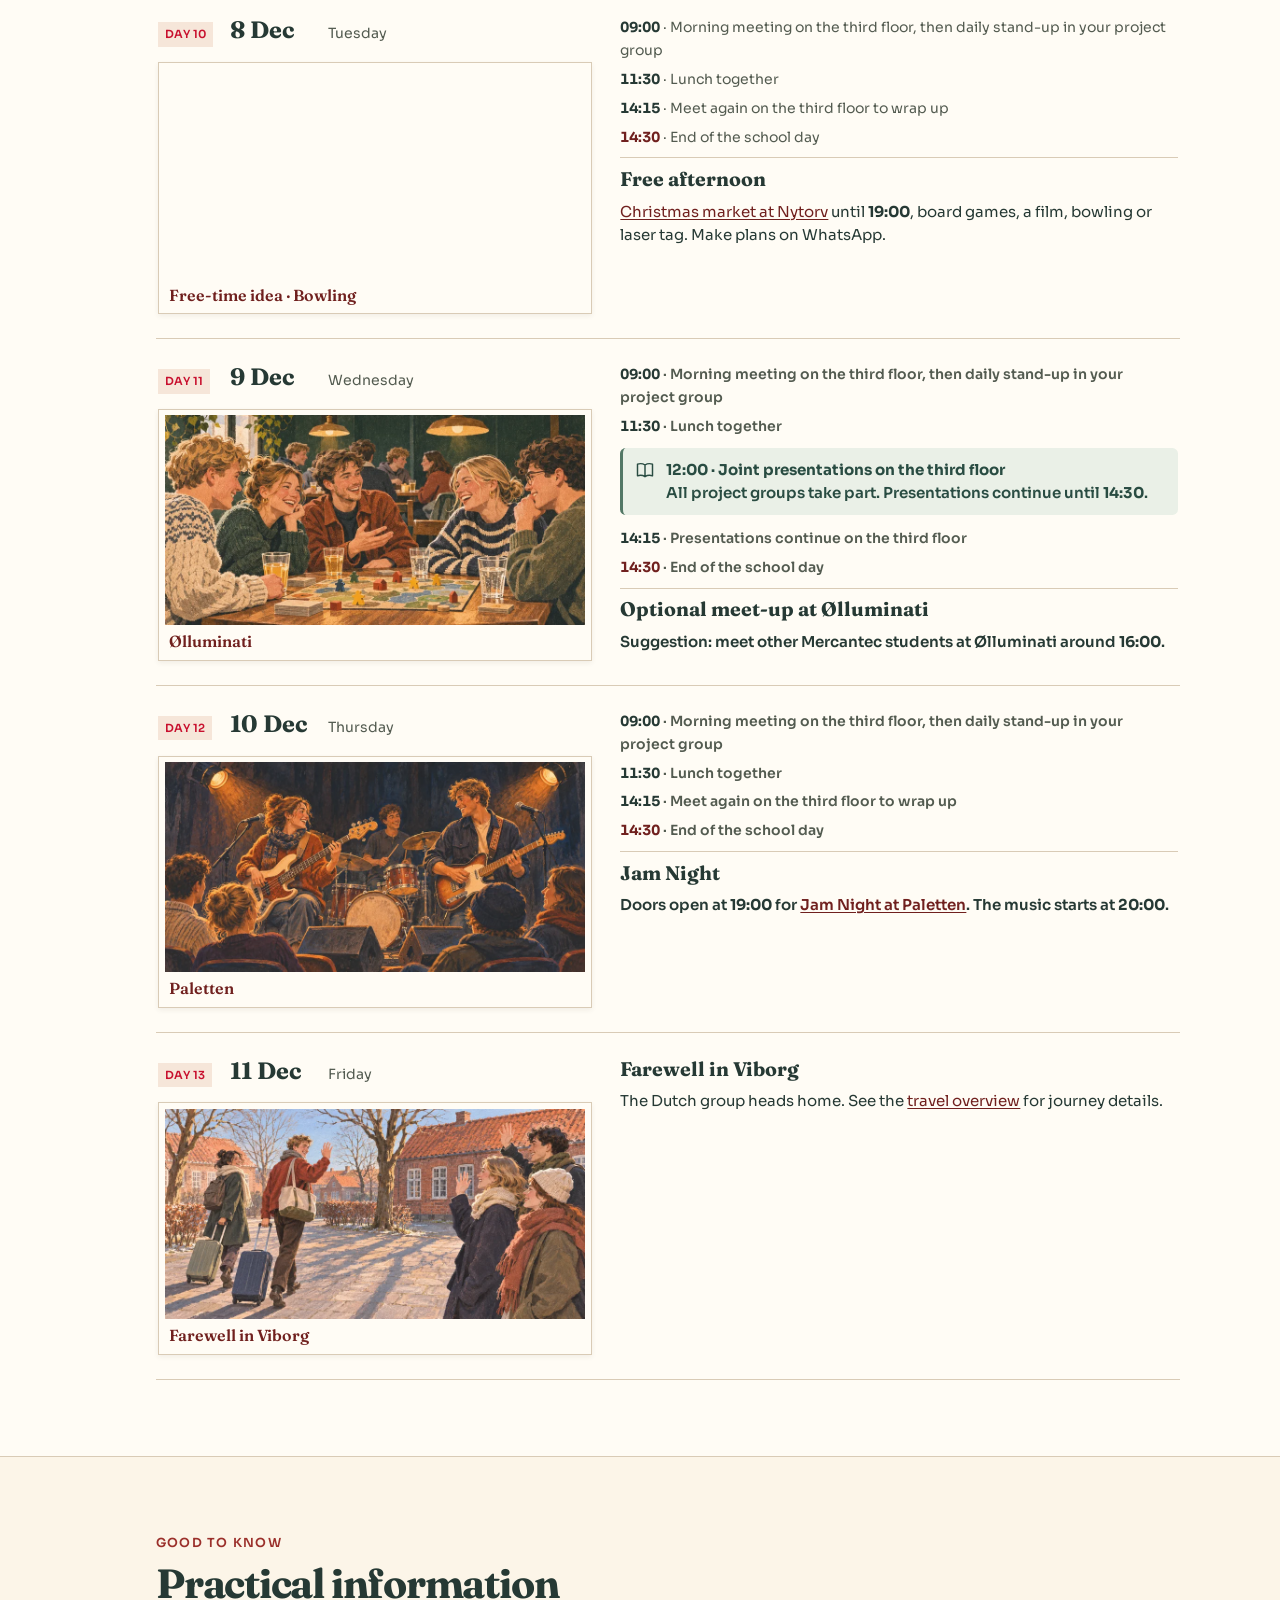
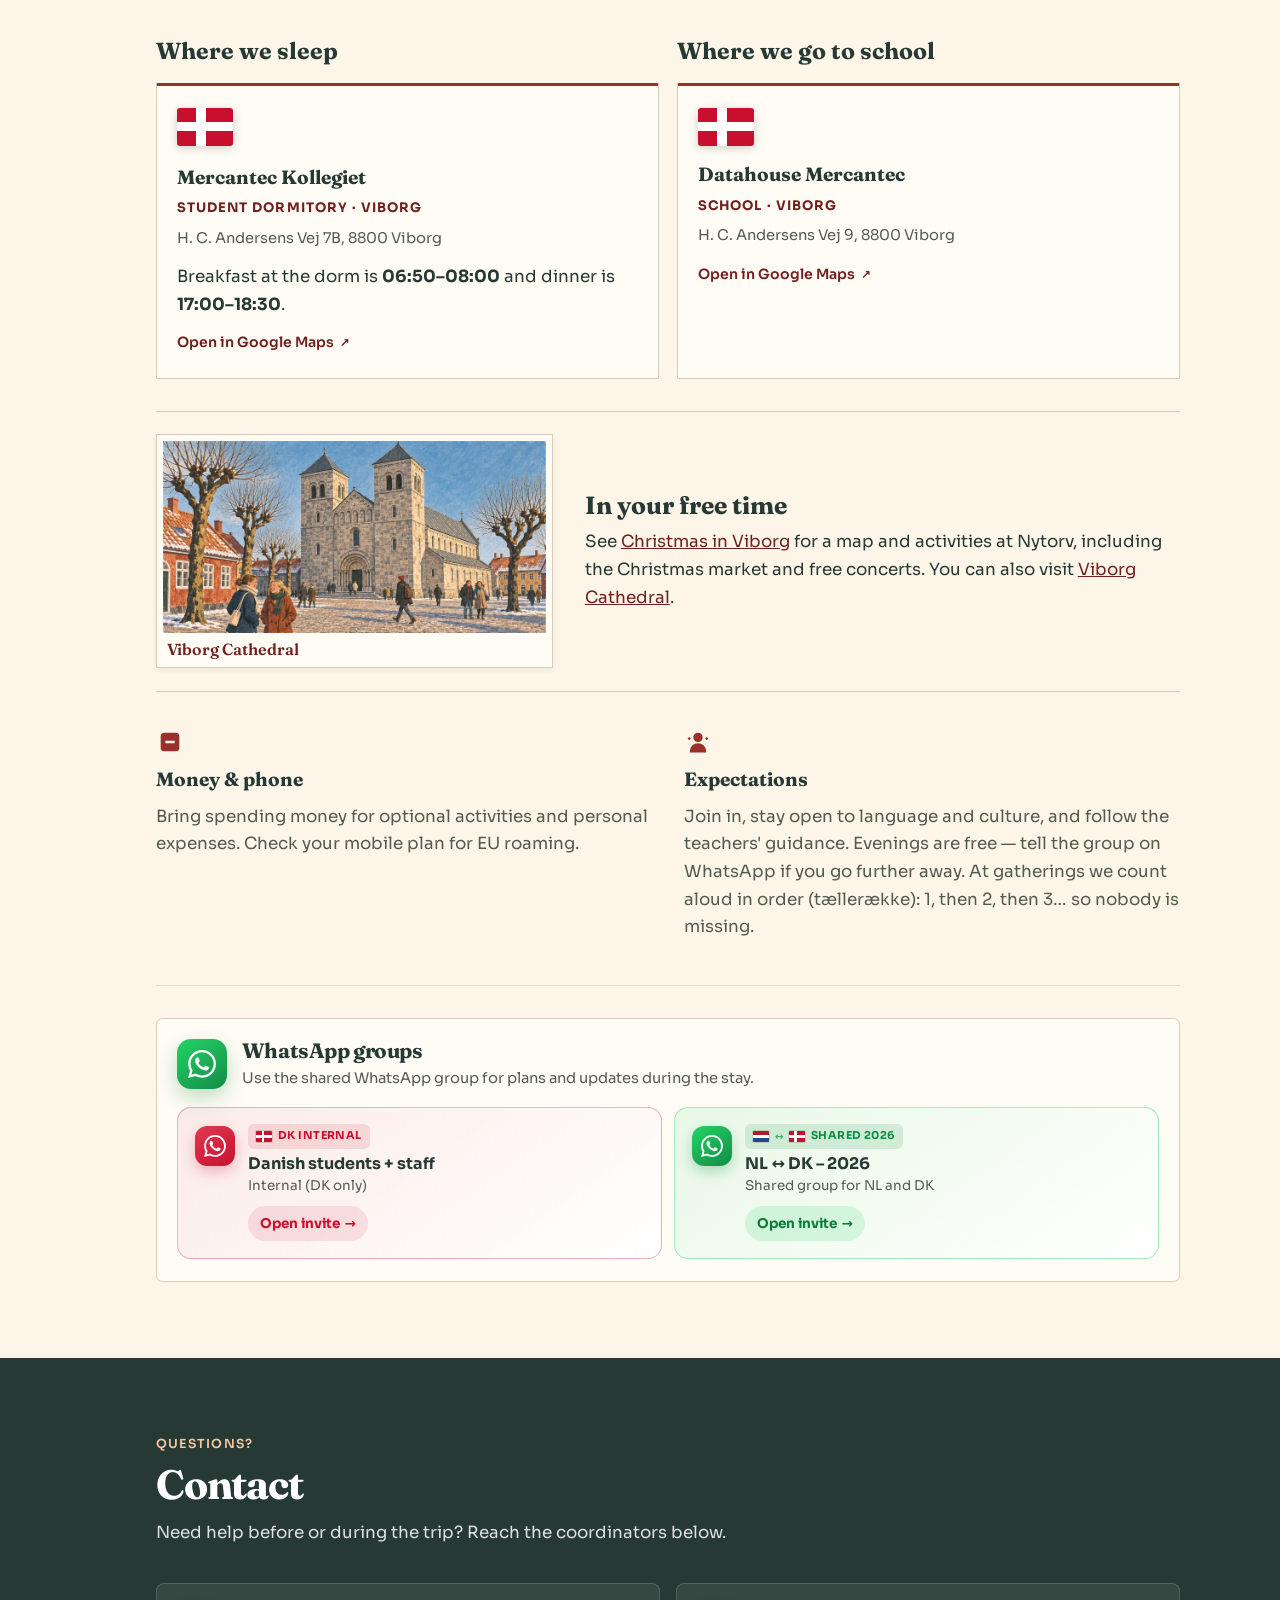
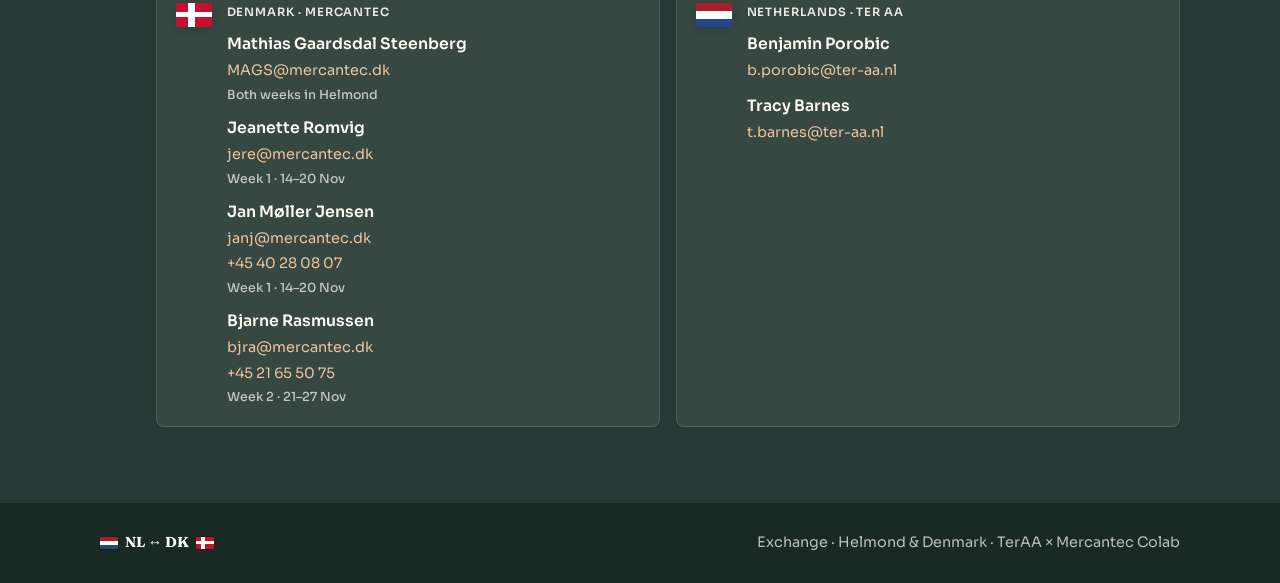
==== commit c74f2daf: "Giv hver dag i Viborg-programmet sit eget postkort" ====
--- a/index.html
+++ b/index.html
@@ -13,7 +13,7 @@
   <link rel="preconnect" href="https://fonts.googleapis.com" />
   <link rel="preconnect" href="https://fonts.gstatic.com" crossorigin />
   <link href="https://fonts.googleapis.com/css2?family=Fraunces:opsz,wght@9..144,500;9..144,700&family=Sora:wght@400;500;600;700&display=swap" rel="stylesheet" />
-  <link rel="stylesheet" href="styles.css?v=20261128i" />
+  <link rel="stylesheet" href="styles.css?v=20261128j" />
 </head>
 <body class="page-viborg">
   <a class="skip-link" href="#content" data-i18n="shared.skipLink">Skip to content</a>
@@ -161,7 +161,14 @@
             </div>
 
             <div class="schedule-row is-dk is-arrive" role="row" data-type="weekend">
-              <span class="sch-place visually-hidden" role="cell">DK</span>
+              <div class="sch-place" role="cell">
+                <span class="visually-hidden">DK</span>
+                <figure class="viborg-place-card">
+                  <img src="media/2026/ankomst-viborg.webp" width="900" height="450" loading="lazy" decoding="async"
+                       alt="Three students with suitcases are welcomed at the lit dorm entrance at night." data-i18n-attr="alt:viborg.place.ankomst-viborg" />
+                  <figcaption data-i18n="viborg.place.arrivalName">Arrival at the dorm</figcaption>
+                </figure>
+              </div>
               <span class="sch-day" role="cell" data-i18n="shared.schedule.day.n" data-i18n-n="1">Day 1</span>
               <span class="sch-date" role="cell"><time datetime="2026-11-29">29 Nov</time></span>
               <span class="sch-weekday" role="cell" data-i18n="shared.weekday.sunday">Sunday</span>
@@ -246,7 +253,14 @@
               </div>
             </div>
             <div class="schedule-row is-dk is-highlight" role="row" data-type="school">
-              <span class="sch-place visually-hidden" role="cell">DK</span>
+              <div class="sch-place" role="cell">
+                <span class="visually-hidden">DK</span>
+                <figure class="viborg-place-card">
+                  <img src="media/2026/braetspil-datahouse.webp" width="900" height="450" loading="lazy" decoding="async"
+                       alt="A student moves a green wooden pawn while two others watch the game at Datahouse." data-i18n-attr="alt:viborg.place.braetspil-datahouse" />
+                  <figcaption data-i18n="viborg.place.boardGamesName">Board games at Datahouse</figcaption>
+                </figure>
+              </div>
               <span class="sch-day" role="cell" data-i18n="shared.schedule.day.n" data-i18n-n="5">Day 5</span>
               <span class="sch-date" role="cell"><time datetime="2026-12-03">3 Dec</time></span>
               <span class="sch-weekday" role="cell" data-i18n="shared.weekday.thursday">Thursday</span>
@@ -264,7 +278,14 @@
               </div>
             </div>
             <div class="schedule-row is-dk" role="row" data-type="free">
-              <span class="sch-place visually-hidden" role="cell">DK</span>
+              <div class="sch-place" role="cell">
+                <span class="visually-hidden">DK</span>
+                <figure class="viborg-place-card">
+                  <img src="media/2026/fredagscafe.webp" width="900" height="450" loading="lazy" decoding="async"
+                       alt="Four students chat and pass a bowl of snacks around a sunlit table at the Friday café." data-i18n-attr="alt:viborg.place.fredagscafe" />
+                  <figcaption data-i18n="viborg.day6.title">Friday café</figcaption>
+                </figure>
+              </div>
               <span class="sch-day" role="cell" data-i18n="shared.schedule.day.n" data-i18n-n="6">Day 6</span>
               <span class="sch-date" role="cell"><time datetime="2026-12-04">4 Dec</time></span>
               <span class="sch-weekday" role="cell" data-i18n="shared.weekday.friday">Friday</span>
@@ -274,19 +295,14 @@
                 <p class="viborg-day-detail" data-i18n-html="viborg.day6.body">The Dutch group leaves for Aarhus in the afternoon.</p>
               </div>
             </div>
-            <div class="schedule-row viborg-aarhus-day is-dk is-weekend" role="row" data-type="weekend">
-              <div class="sch-place viborg-place-pair" role="cell">
+            <div class="schedule-row is-dk is-weekend" role="row" data-type="weekend">
+              <div class="sch-place" role="cell">
                 <span class="visually-hidden">DK</span>
                 <figure class="viborg-place-card">
                   <img src="media/2026/den-gamle-by.webp" width="900" height="450" loading="lazy" decoding="async"
                        alt="Three visitors cross a cobbled square lined with half-timbered houses in Den Gamle By." data-i18n-attr="alt:viborg.place.den-gamle-by" />
                   <figcaption>Den Gamle By</figcaption>
                 </figure>
-                <figure class="viborg-place-card">
-                  <img src="media/2026/aarhus-street-food.webp" width="900" height="450" loading="lazy" decoding="async"
-                       alt="Diners share long tables under strings of lights beside the stalls at Aarhus Street Food." data-i18n-attr="alt:viborg.place.aarhus-street-food" />
-                  <figcaption>Aarhus Street Food</figcaption>
-                </figure>
               </div>
               <span class="sch-day" role="cell" data-i18n="shared.schedule.day.n" data-i18n-n="7">Day 7</span>
               <span class="sch-date" role="cell"><time datetime="2026-12-05">5 Dec</time></span>
@@ -297,7 +313,14 @@
               </div>
             </div>
             <div class="schedule-row is-dk is-weekend" role="row" data-type="weekend">
-              <span class="sch-place visually-hidden" role="cell">DK</span>
+              <div class="sch-place" role="cell">
+                <span class="visually-hidden">DK</span>
+                <figure class="viborg-place-card">
+                  <img src="media/2026/aarhus-street-food.webp" width="900" height="450" loading="lazy" decoding="async"
+                       alt="Diners share long tables under strings of lights beside the stalls at Aarhus Street Food." data-i18n-attr="alt:viborg.place.aarhus-street-food" />
+                  <figcaption data-i18n="viborg.place.streetFoodTip">Free-time idea · Aarhus Street Food</figcaption>
+                </figure>
+              </div>
               <span class="sch-day" role="cell" data-i18n="shared.schedule.day.n" data-i18n-n="8">Day 8</span>
               <span class="sch-date" role="cell"><time datetime="2026-12-06">6 Dec</time></span>
               <span class="sch-weekday" role="cell" data-i18n="shared.weekday.sunday">Sunday</span>
@@ -307,7 +330,14 @@
               </div>
             </div>
             <div class="schedule-row is-dk" role="row" data-type="school">
-              <span class="sch-place visually-hidden" role="cell">DK</span>
+              <div class="sch-place" role="cell">
+                <span class="visually-hidden">DK</span>
+                <figure class="viborg-place-card">
+                  <img src="media/2026/fotojagt-viborg.webp" width="900" height="450" loading="lazy" decoding="async"
+                       alt="On a cobbled street, a student photographs a lion’s head door knocker while a friend looks on." data-i18n-attr="alt:viborg.place.fotojagt-viborg" />
+                  <figcaption data-i18n="viborg.place.photoHuntName">Activity idea · Photo hunt in Viborg</figcaption>
+                </figure>
+              </div>
               <span class="sch-day" role="cell" data-i18n="shared.schedule.day.n" data-i18n-n="9">Day 9</span>
               <span class="sch-date" role="cell"><time datetime="2026-12-07">7 Dec</time></span>
               <span class="sch-weekday" role="cell" data-i18n="shared.weekday.monday">Monday</span>
@@ -321,7 +351,14 @@
               </div>
             </div>
             <div class="schedule-row is-dk" role="row" data-type="school">
-              <span class="sch-place visually-hidden" role="cell">DK</span>
+              <div class="sch-place" role="cell">
+                <span class="visually-hidden">DK</span>
+                <figure class="viborg-place-card">
+                  <img src="media/2026/bowling.webp" width="900" height="450" loading="lazy" decoding="async"
+                       alt="A student rolls a turquoise bowling ball towards the pins while a friend watches." data-i18n-attr="alt:viborg.place.bowling" />
+                  <figcaption data-i18n="viborg.place.bowlingName">Free-time idea · Bowling</figcaption>
+                </figure>
+              </div>
               <span class="sch-day" role="cell" data-i18n="shared.schedule.day.n" data-i18n-n="10">Day 10</span>
               <span class="sch-date" role="cell"><time datetime="2026-12-08">8 Dec</time></span>
               <span class="sch-weekday" role="cell" data-i18n="shared.weekday.tuesday">Tuesday</span>
@@ -381,7 +418,14 @@
               </div>
             </div>
             <div class="schedule-row is-dk" role="row" data-type="departure">
-              <span class="sch-place visually-hidden" role="cell">DK</span>
+              <div class="sch-place" role="cell">
+                <span class="visually-hidden">DK</span>
+                <figure class="viborg-place-card">
+                  <img src="media/2026/farvel-viborg.webp" width="900" height="450" loading="lazy" decoding="async"
+                       alt="Two students pull their suitcases across a sunny courtyard and wave goodbye to their friends in Viborg." data-i18n-attr="alt:viborg.place.farvel-viborg" />
+                  <figcaption data-i18n="viborg.day13.title">Farewell in Viborg</figcaption>
+                </figure>
+              </div>
               <span class="sch-day" role="cell" data-i18n="shared.schedule.day.n" data-i18n-n="13">Day 13</span>
               <span class="sch-date" role="cell"><time datetime="2026-12-11">11 Dec</time></span>
               <span class="sch-weekday" role="cell" data-i18n="shared.weekday.friday">Friday</span>
@@ -583,7 +627,7 @@
     </div>
   </footer>
 
-  <script src="i18n.js?v=20261128i"></script>
+  <script src="i18n.js?v=20261128j"></script>
   <script src="/pwa.js?v=20261114b" defer></script>
   <script src="script.js?v=20261128a"></script>
 </body>
--- a/styles.css
+++ b/styles.css
@@ -6419,12 +6419,6 @@
   font: 600 1rem/1.2 var(--font-display);
 }
 
-.viborg-place-pair {
-  display: grid;
-  grid-template-columns: repeat(2, minmax(0, 1fr));
-  gap: clamp(.45rem, 2vw, 1rem);
-}
-
 .page-viborg .viborg-lesson {
   color: #294c42;
   background: #eaf0e7;
@@ -6502,5 +6496,4 @@
     padding-block: 1.5rem;
   }
   .page-viborg .sch-what { align-self: start; margin: 0 0 0 1rem; }
-  .page-viborg .viborg-aarhus-day { grid-template-areas: "day date weekday what" "place place place place"; }
-}
+}
